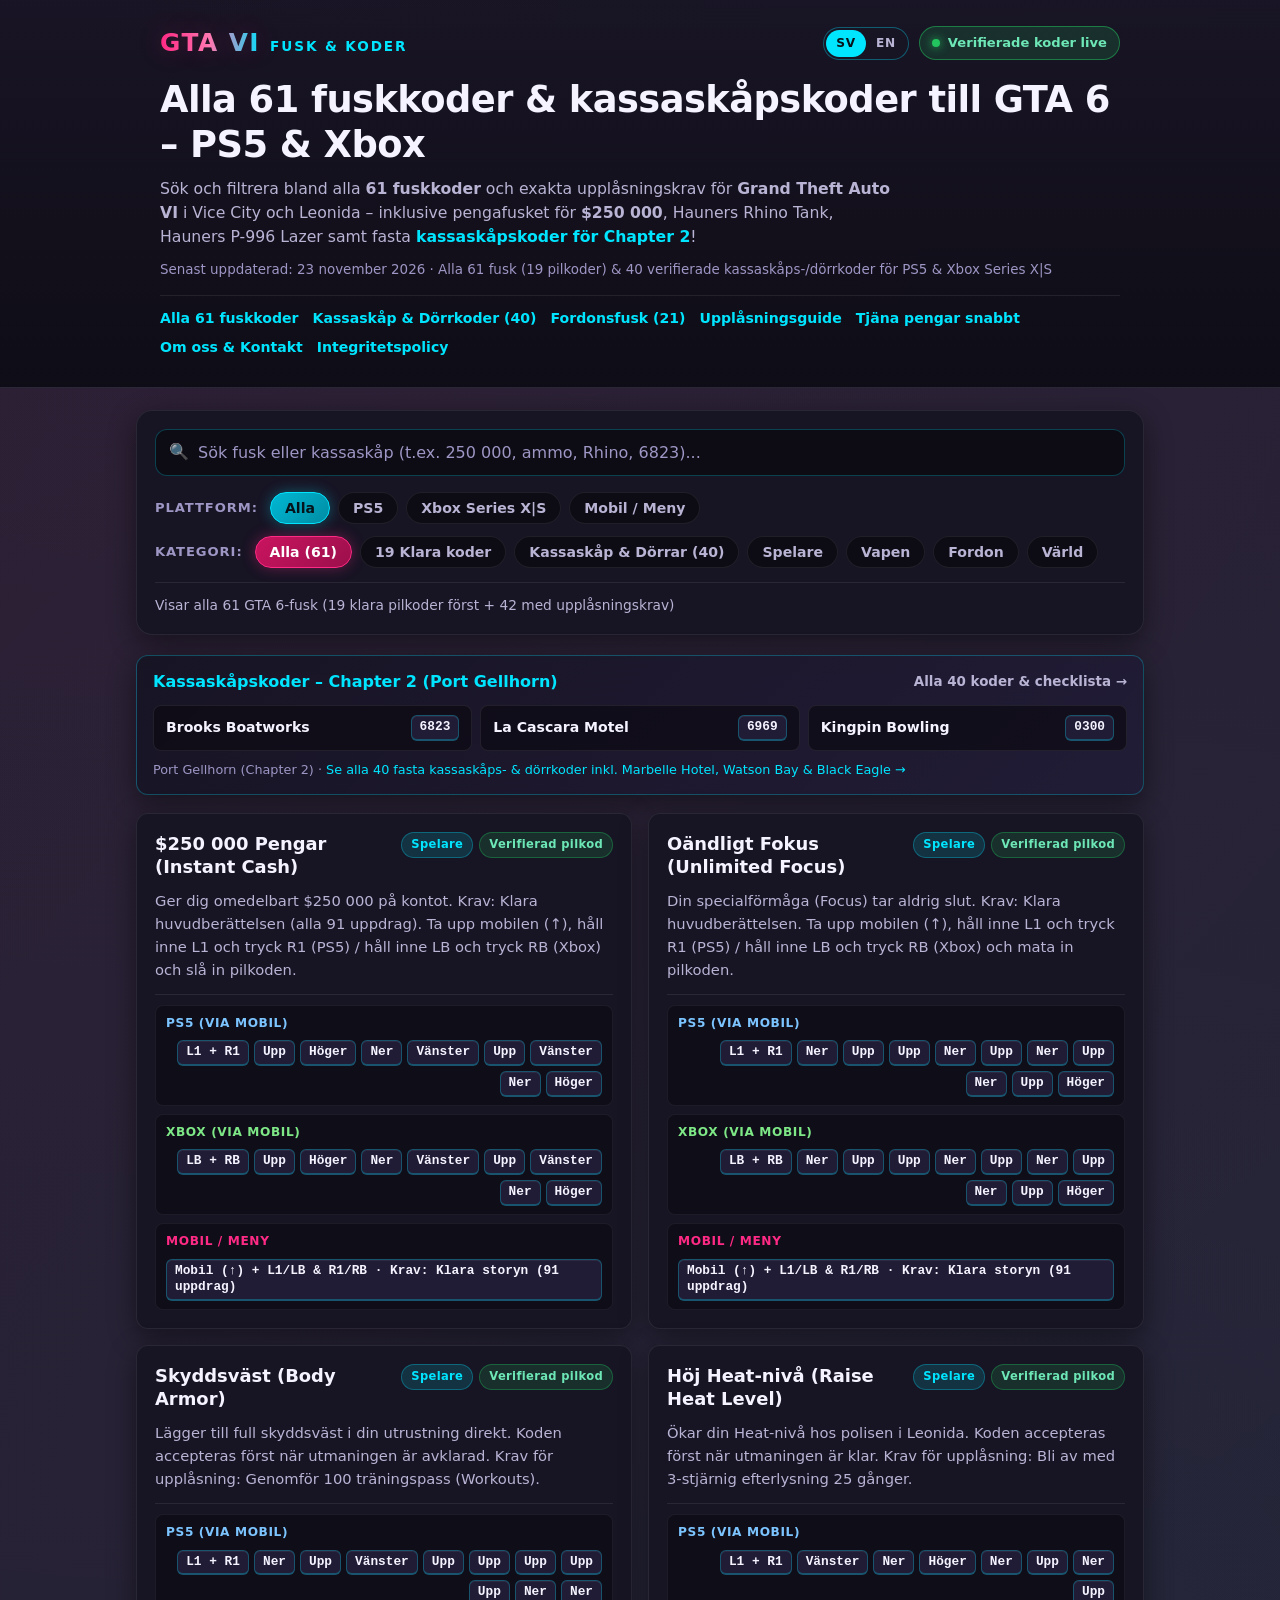
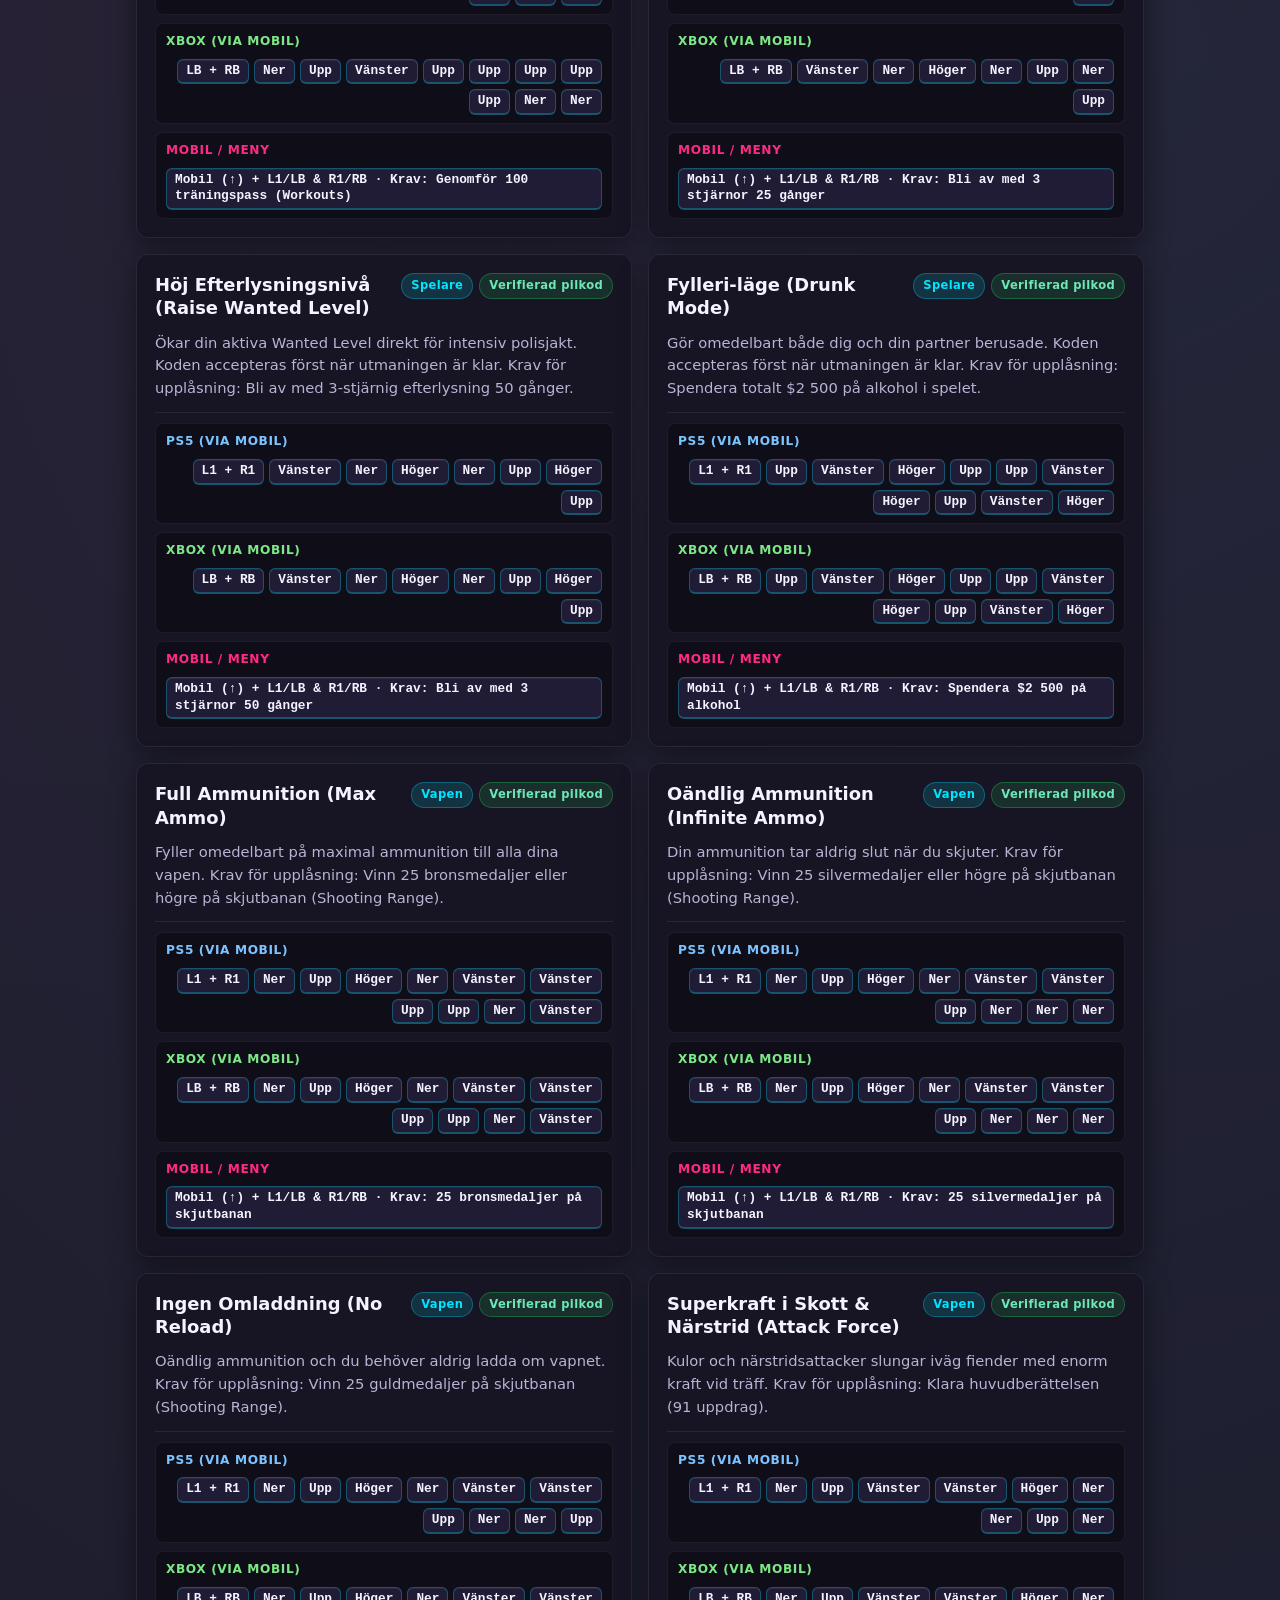
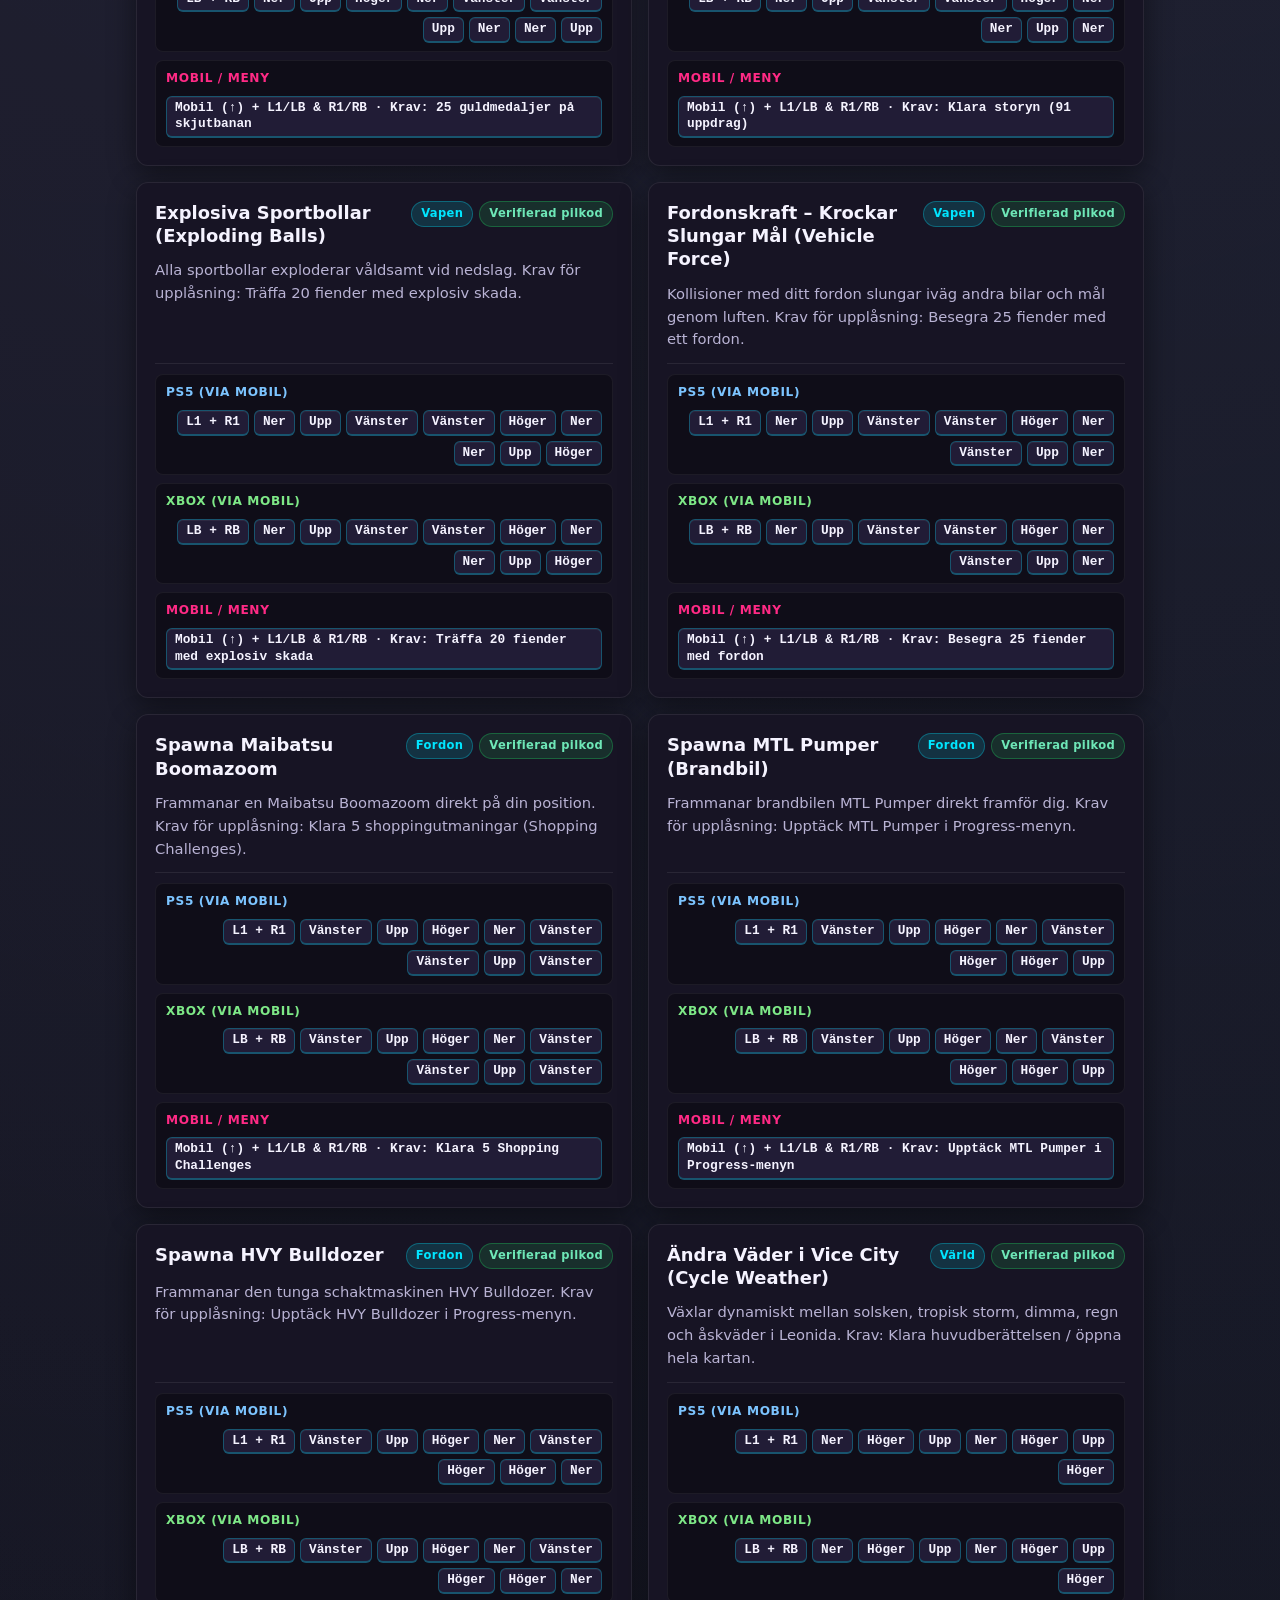
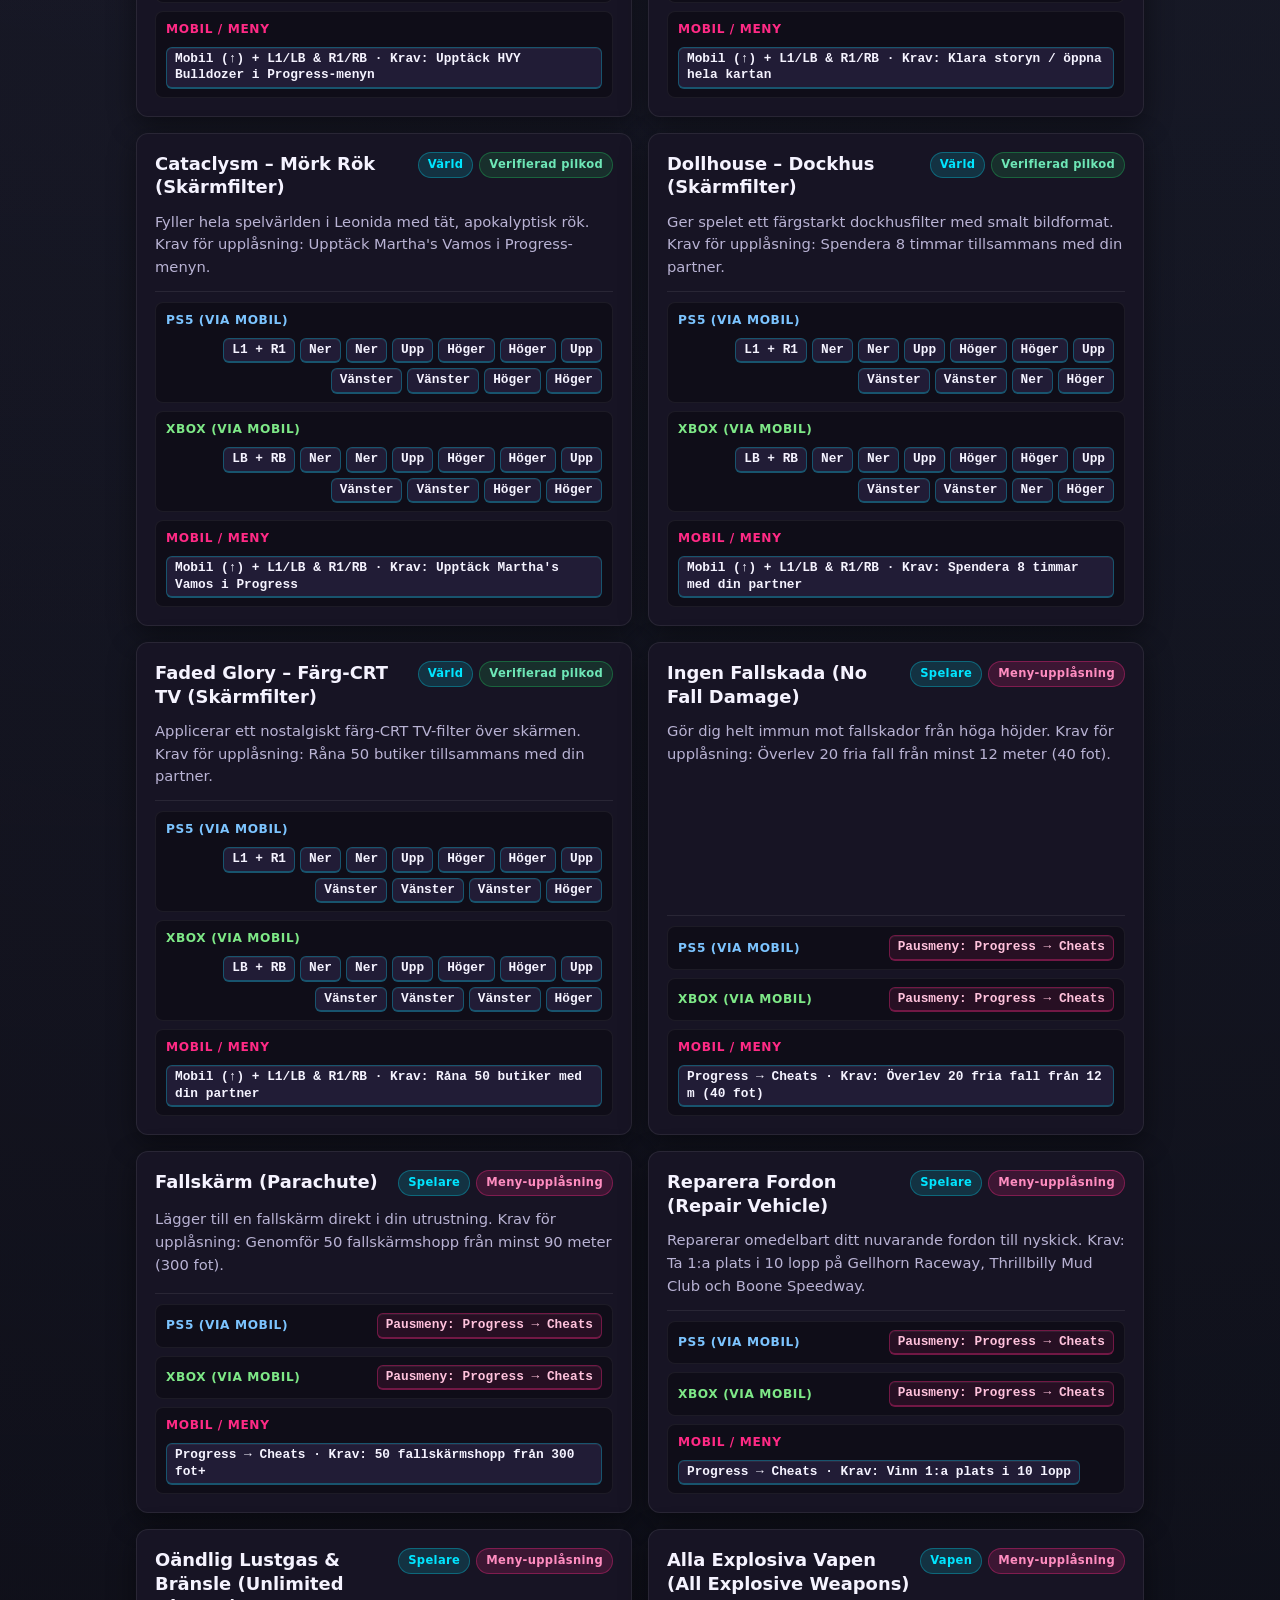
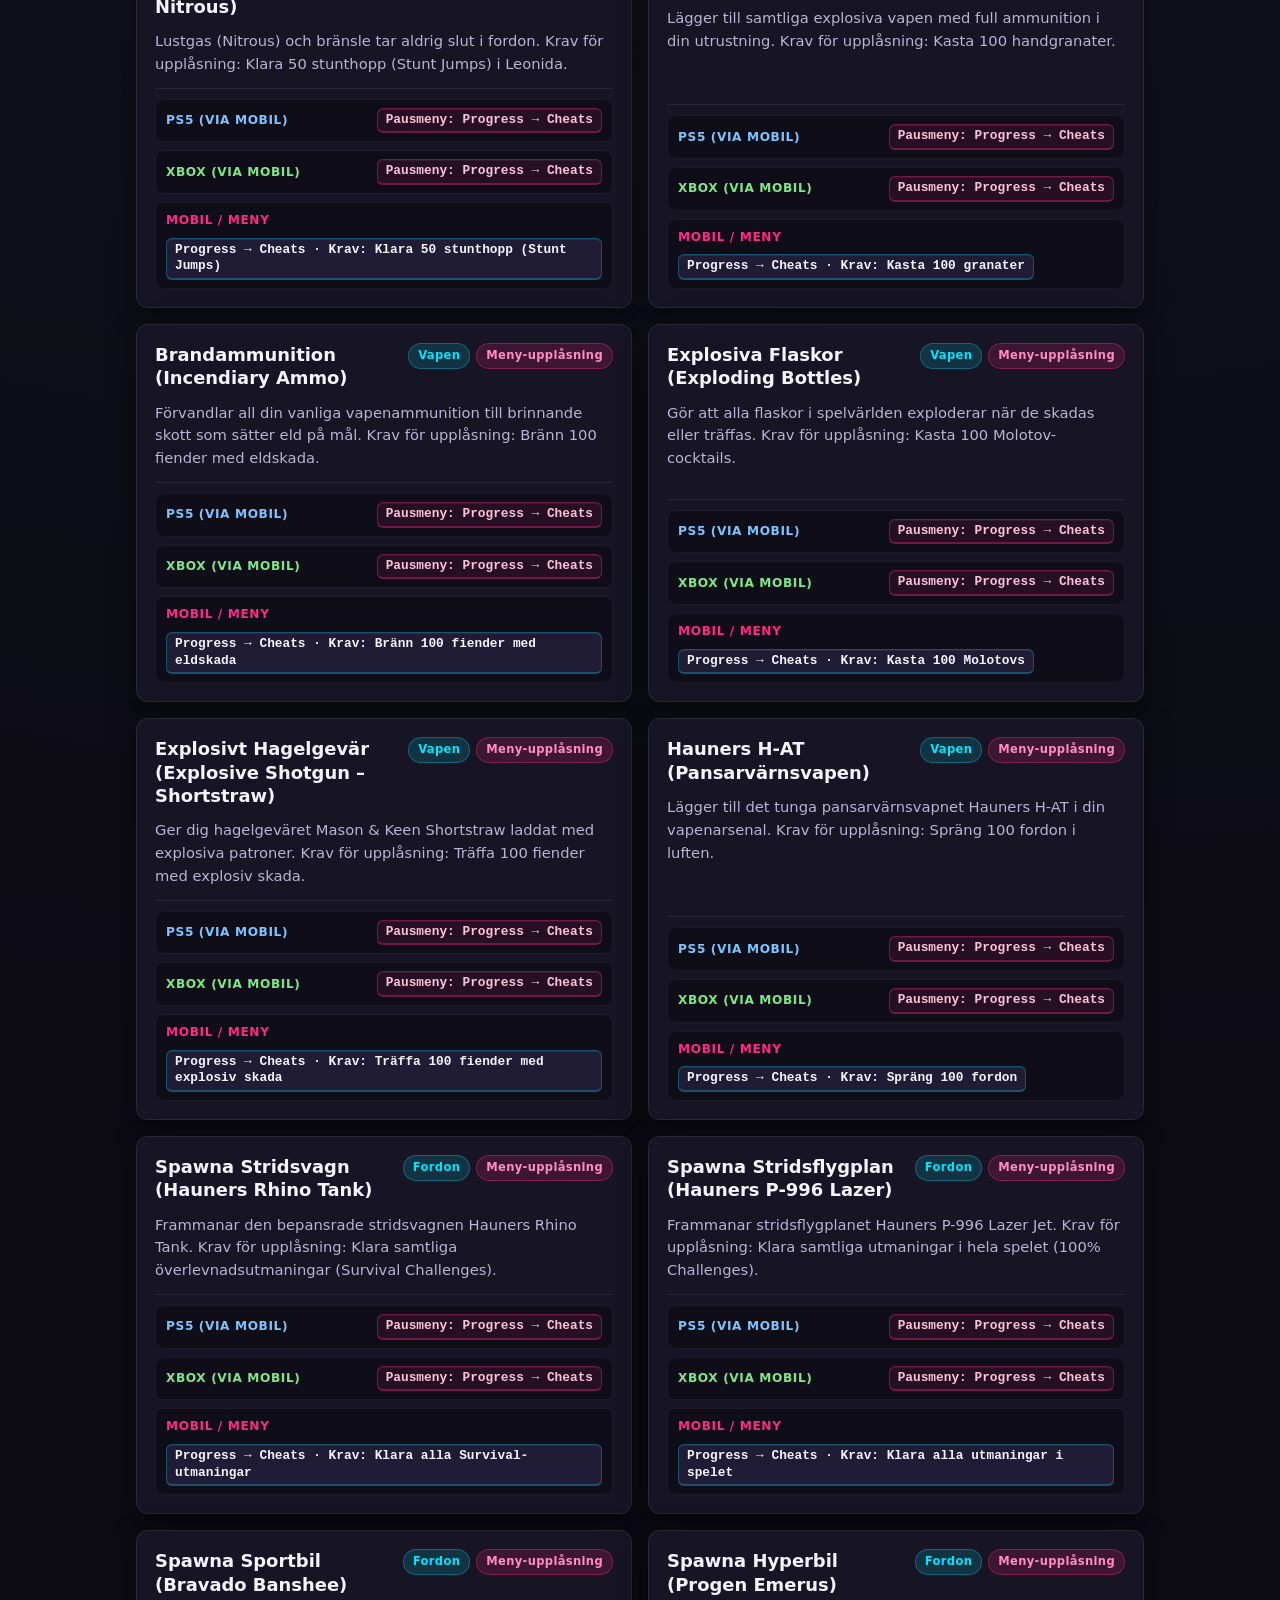
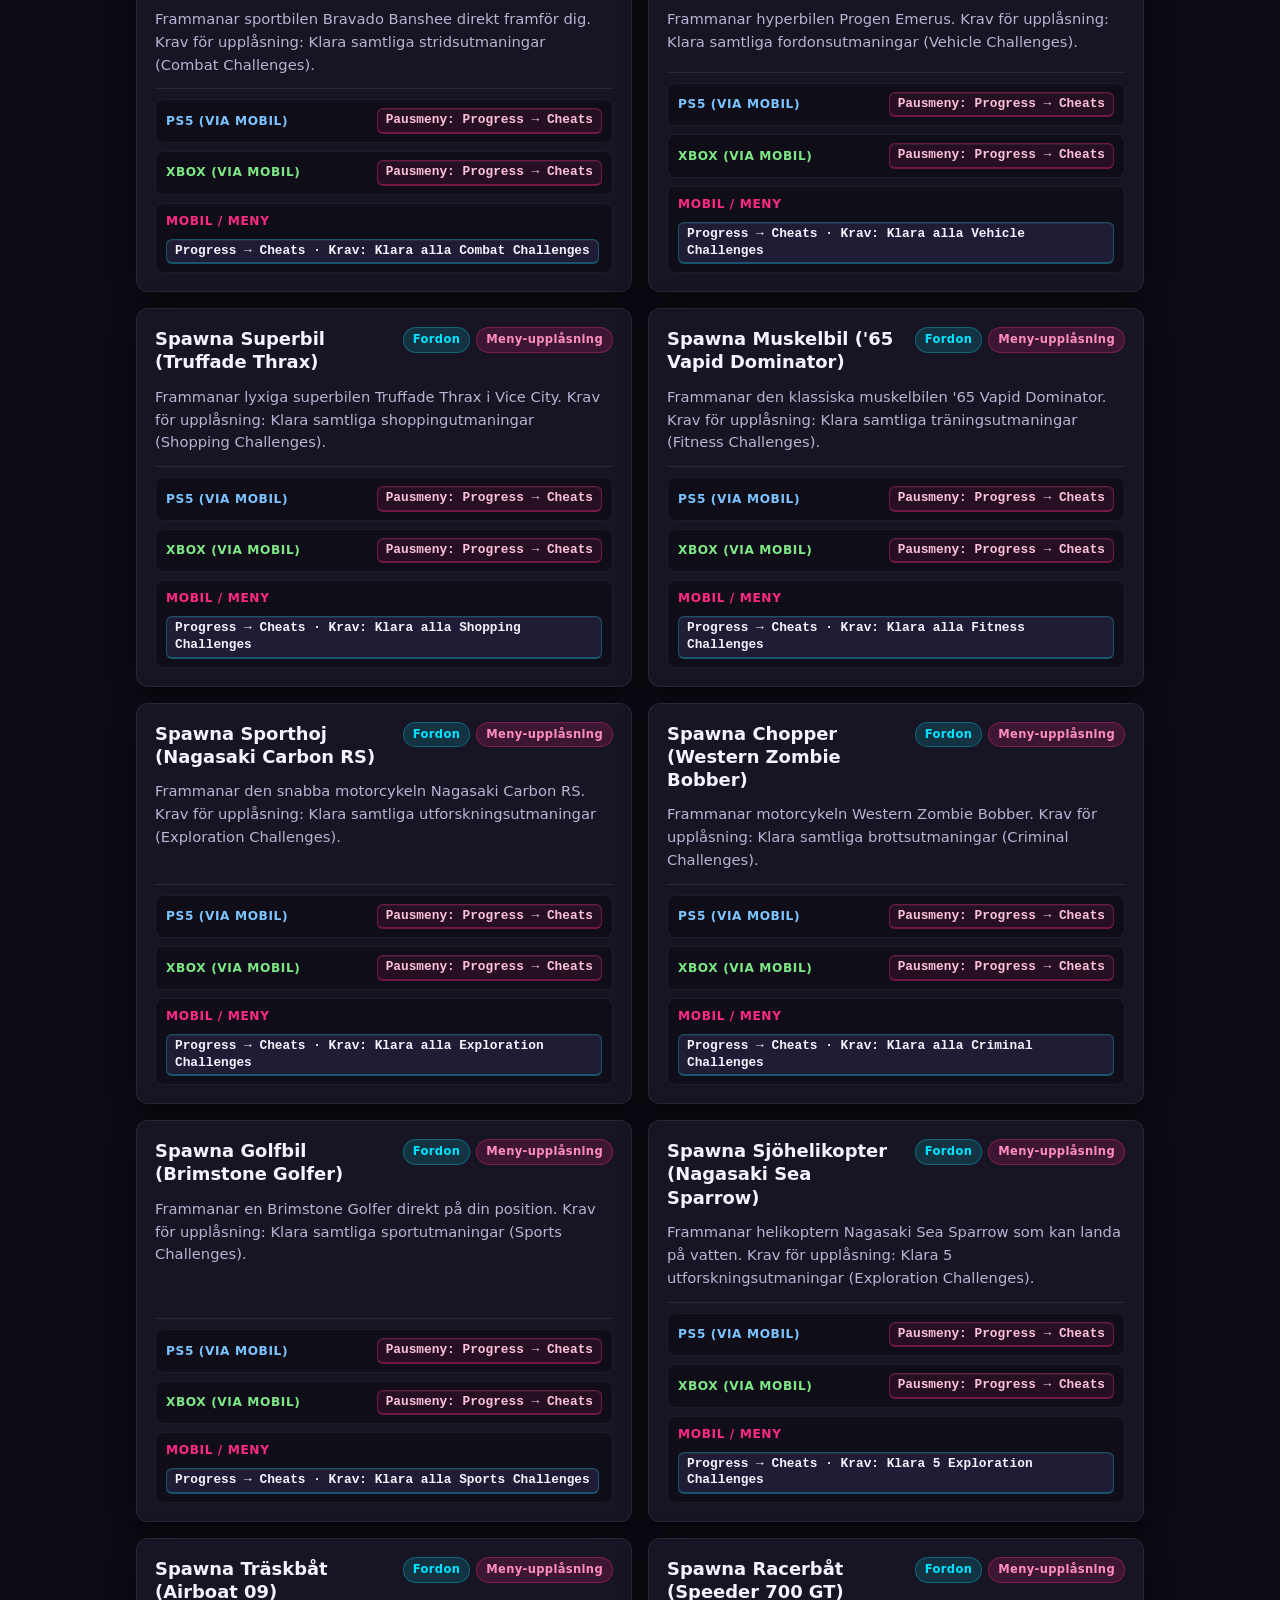
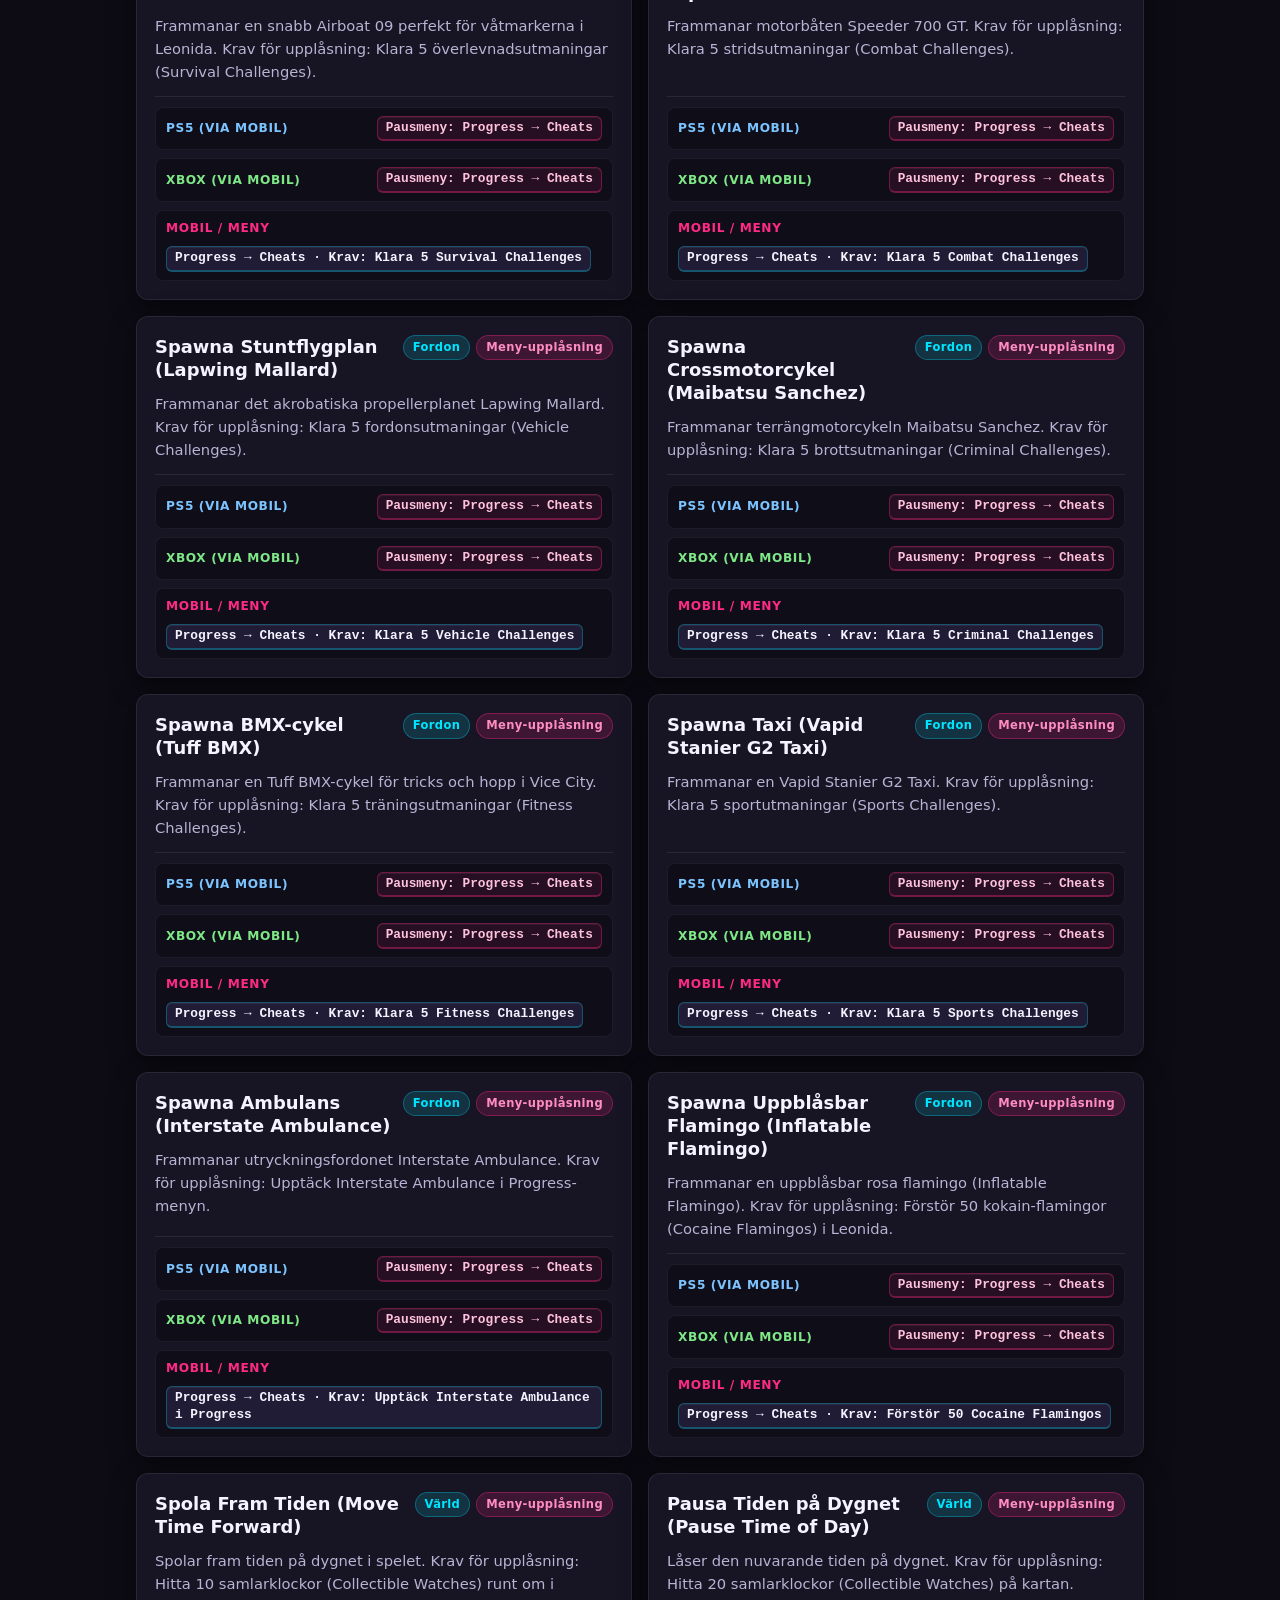
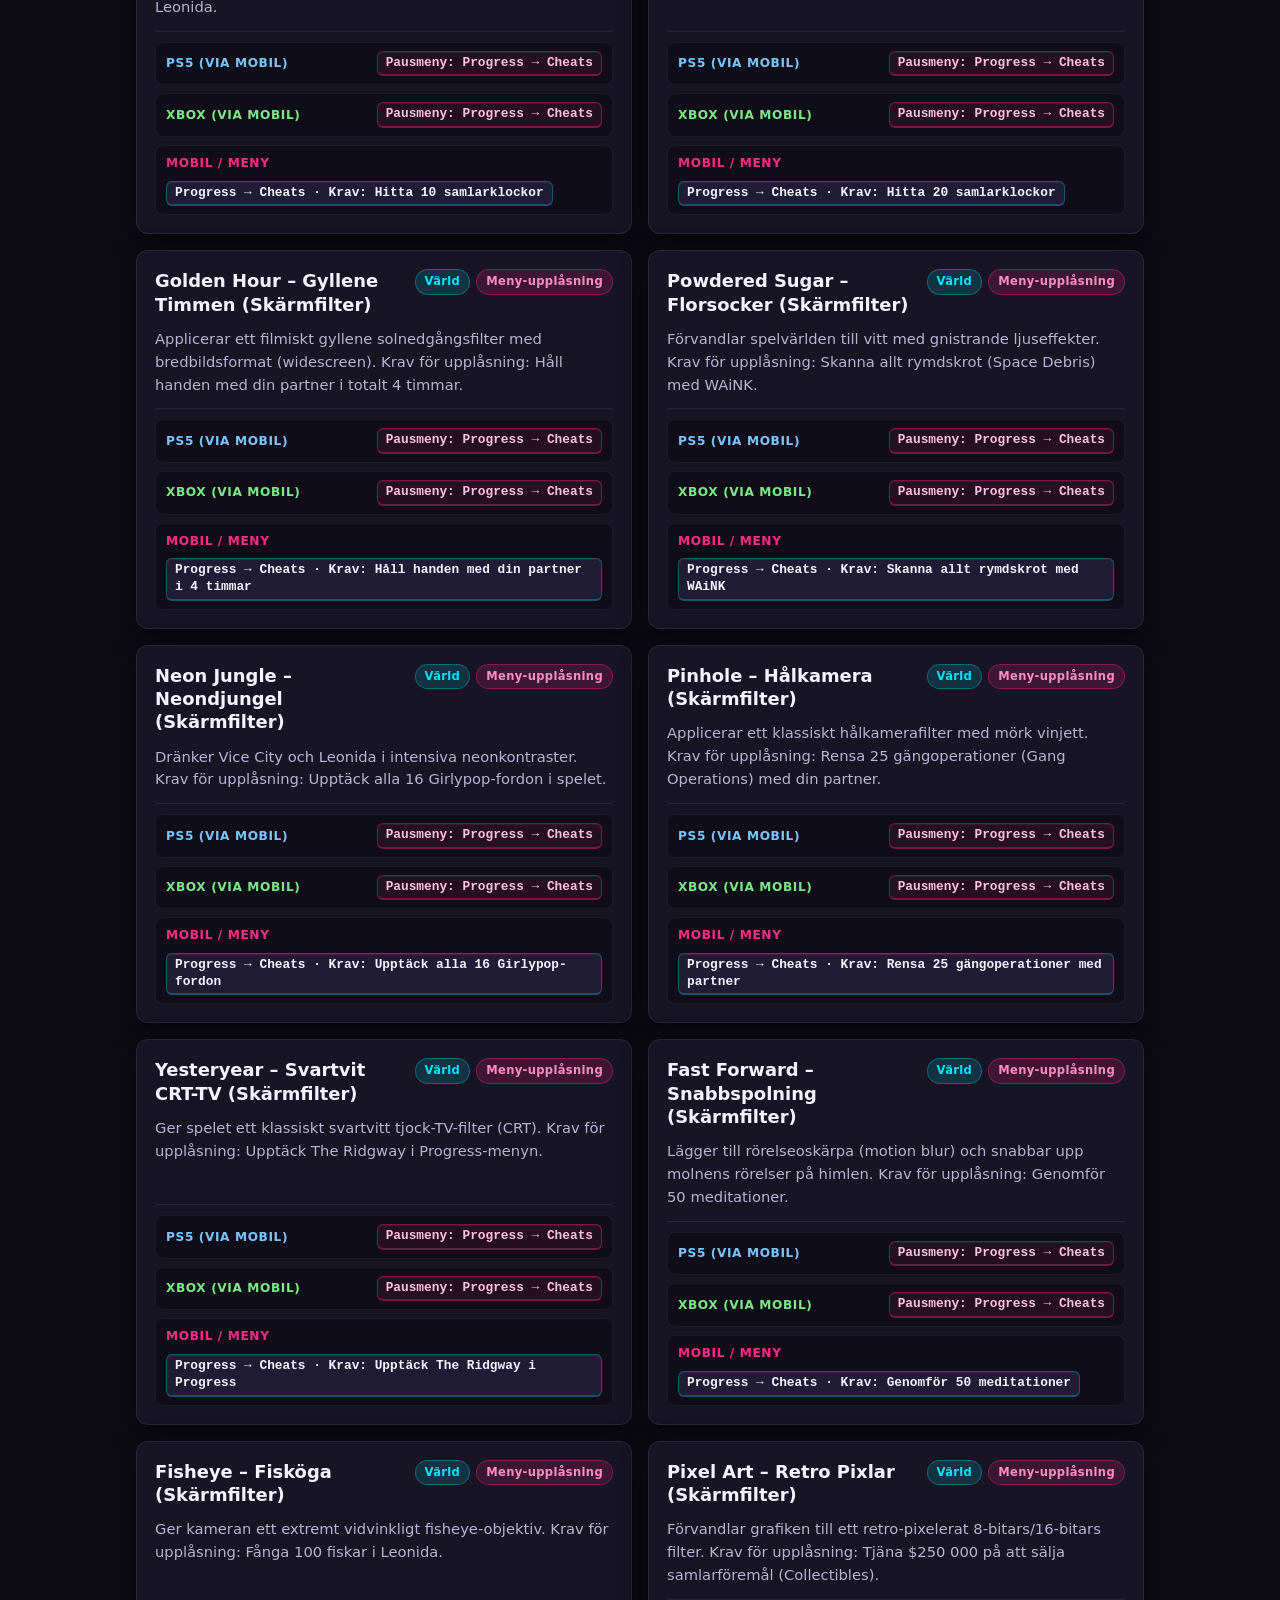
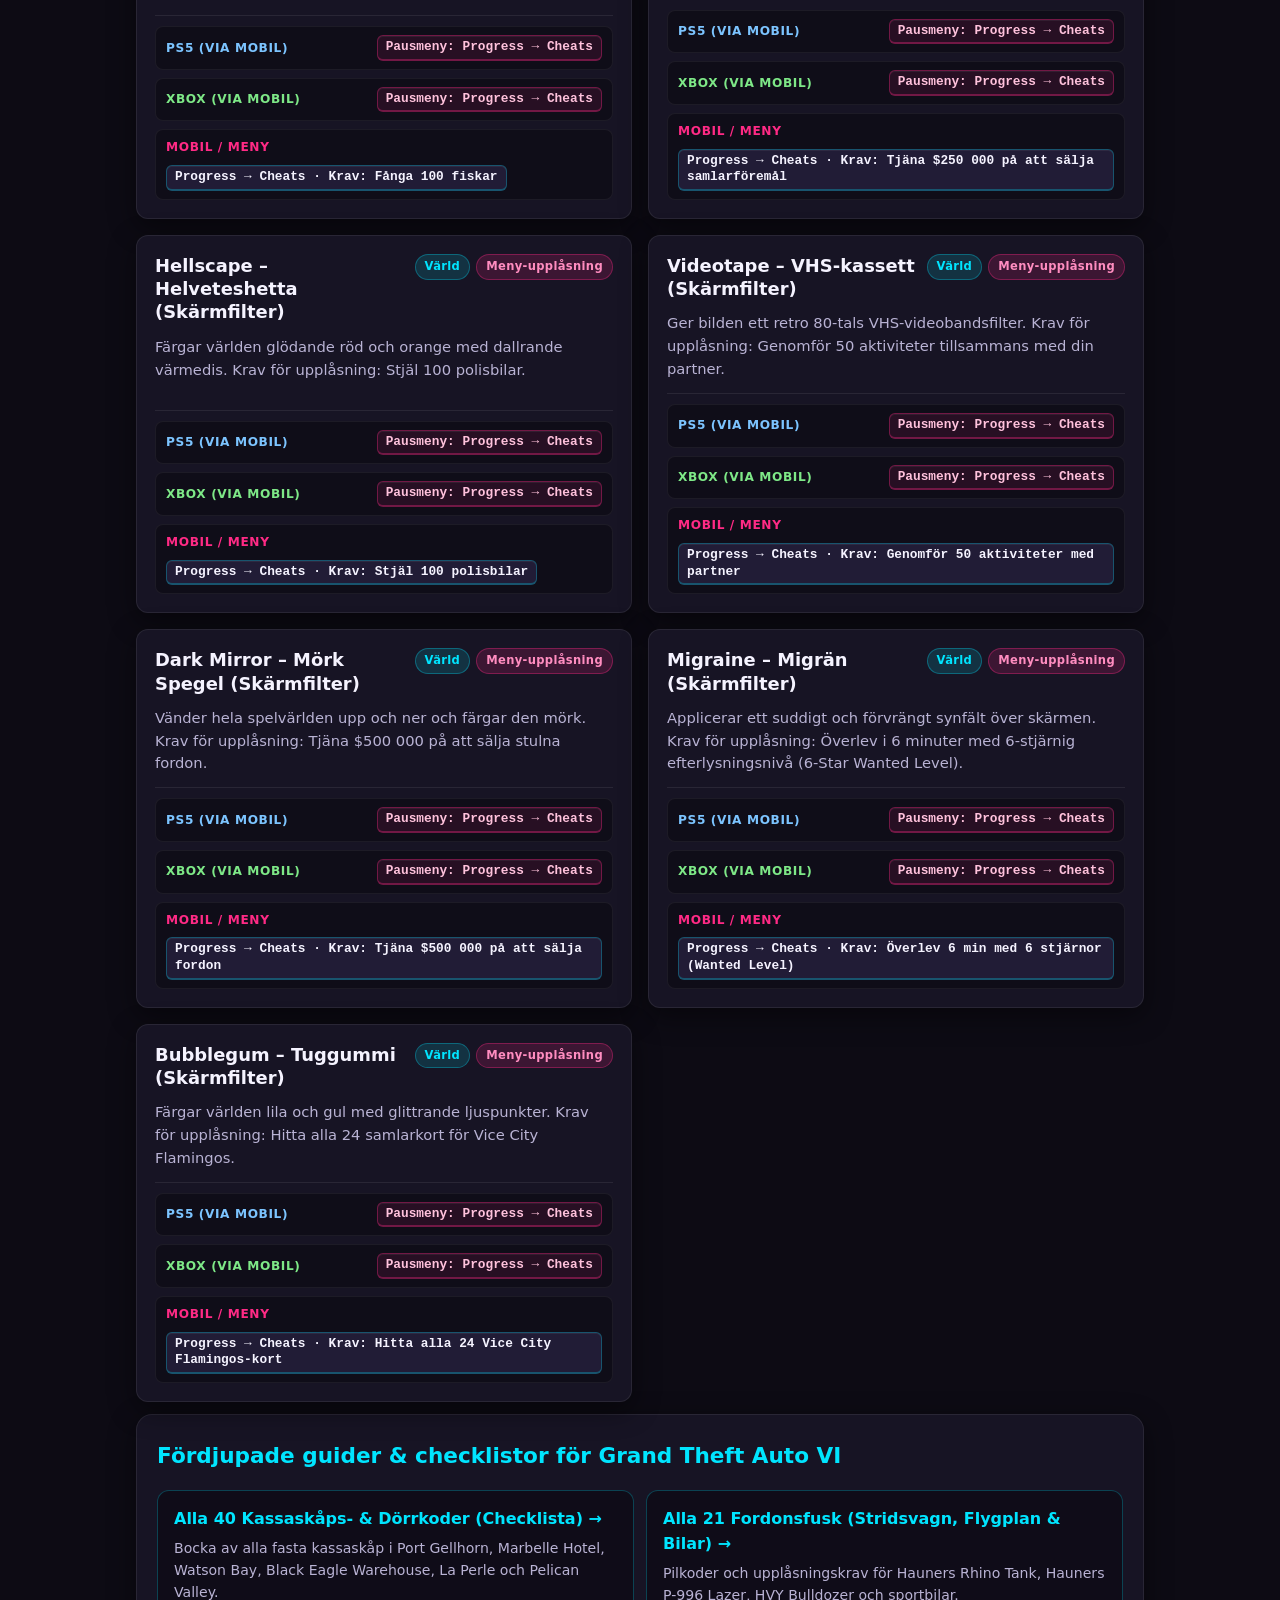
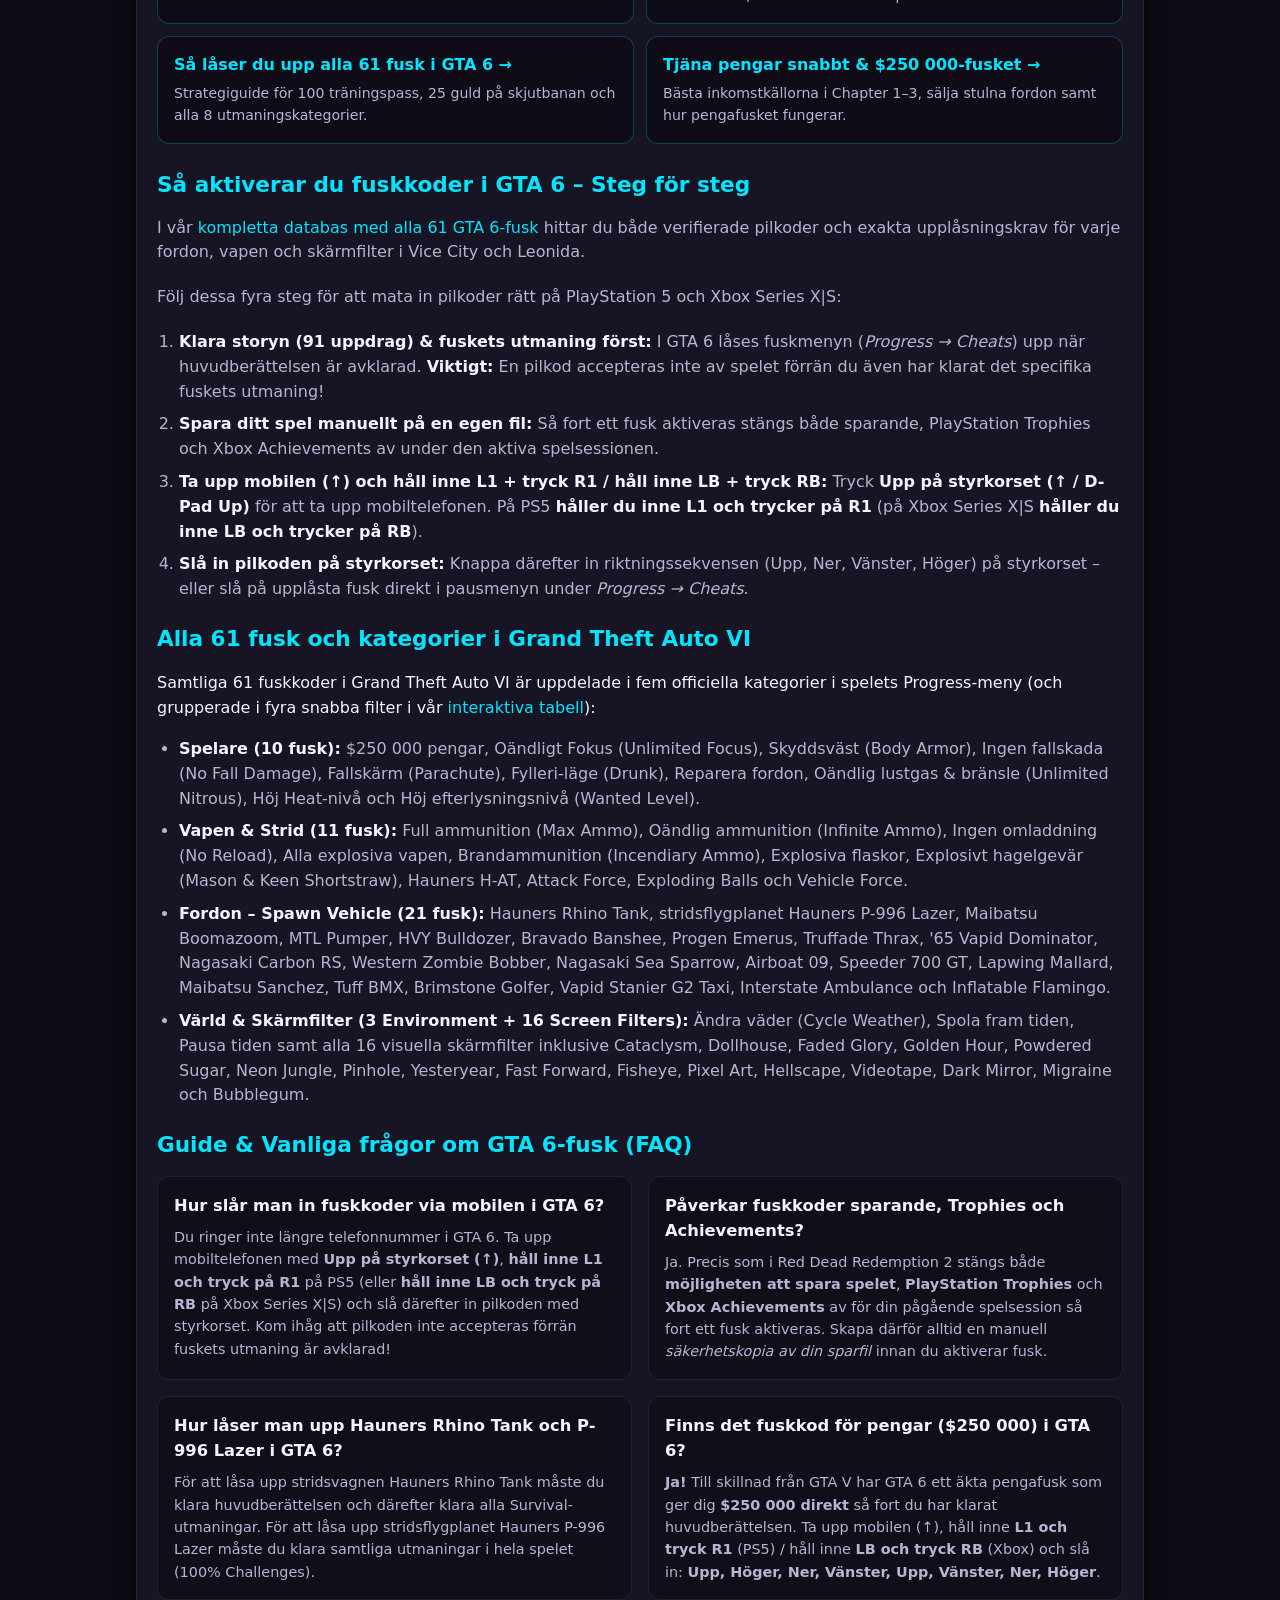
==== index.html @ e13277e1 "Add 3 new verified GTA 6 mission and safe codes (40 total)" ====
<!DOCTYPE html>
<html lang="sv">
<head>
  <meta charset="UTF-8">
  <meta name="viewport" content="width=device-width, initial-scale=1.0">
  <link rel="alternate" hreflang="sv" href="https://gta6hacks.se/" />
  <link rel="alternate" hreflang="en" href="https://gta6hacks.se/en.html" />
  <link rel="alternate" hreflang="x-default" href="https://gta6hacks.se/en.html" />
  <title>GTA 6 Fuskkoder (PS5 &amp; Xbox) – Alla bekräftade koder (2026)</title>
  <meta name="description" content="Alla 19 bekräftade pilkoder och 61 fusk till GTA 6 (Grand Theft Auto VI) för PS5 och Xbox Series X|S via mobilen, plus 40 fasta kassaskåps- &amp; dörrkoder.">
  <meta name="robots" content="index, follow">
  <meta name="theme-color" content="#0d0b14">
  <link rel="canonical" href="https://gta6hacks.se/">
  <link rel="icon" type="image/png" href="logo.png">
  <link rel="apple-touch-icon" href="logo.png">

  <!-- Open Graph -->
  <meta property="og:type" content="website">
  <meta property="og:locale" content="sv_SE">
  <meta property="og:site_name" content="GTA 6 Fuskkoder Sverige">
  <meta property="og:url" content="https://gta6hacks.se/">
  <meta property="og:title" content="GTA 6 Fuskkoder (PS5 &amp; Xbox) – Alla bekräftade koder (2026)">
  <meta property="og:description" content="Alla 19 bekräftade pilkoder och 61 fusk till GTA 6 för PS5 &amp; Xbox Series X|S, plus 40 fasta kassaskåps- &amp; dörrkoder i Story Mode.">
  <meta property="og:image" content="https://gta6hacks.se/logo.png">

  <!-- Twitter Card -->
  <meta name="twitter:card" content="summary_large_image">
  <meta name="twitter:title" content="GTA 6 Fuskkoder (PS5 &amp; Xbox) – Alla bekräftade koder (2026)">
  <meta name="twitter:description" content="Alla 19 bekräftade pilkoder och 61 fusk till GTA 6 för PS5 &amp; Xbox Series X|S, plus 40 kassaskåpskoder i Story Mode.">
  <meta name="twitter:image" content="https://gta6hacks.se/logo.png">

  <link rel="stylesheet" href="style.css?v=20261121c">

  <!-- Strukturerad data för SEO (WebSite + WebPage + FAQPage) -->
  <script type="application/ld+json">
  {
    "@context": "https://schema.org",
    "@graph": [
      {
        "@type": "Organization",
        "@id": "https://gta6hacks.se/#organization",
        "name": "GTA 6 Fuskkoder Sverige",
        "url": "https://gta6hacks.se/",
        "logo": {
          "@type": "ImageObject",
          "url": "https://gta6hacks.se/logo.png",
          "width": 400,
          "height": 120
        },
        "contactPoint": {
          "@type": "ContactPoint",
          "email": "kontakt@gta6hacks.se",
          "contactType": "editorial",
          "availableLanguage": ["sv", "en"]
        }
      },
      {
        "@type": "WebSite",
        "@id": "https://gta6hacks.se/#website",
        "url": "https://gta6hacks.se/",
        "name": "GTA 6 Fuskkoder Sverige",
        "inLanguage": "sv-SE",
        "publisher": { "@id": "https://gta6hacks.se/#organization" },
        "description": "Svensk databas med fuskkoder till Grand Theft Auto VI för PS5, Xbox Series X|S och mobiltelefon."
      },
      {
        "@type": "WebPage",
        "@id": "https://gta6hacks.se/#webpage",
        "url": "https://gta6hacks.se/",
        "name": "GTA 6 Fuskkoder (PS5 & Xbox) – Alla bekräftade koder (2026)",
        "isPartOf": { "@id": "https://gta6hacks.se/#website" },
        "about": { "@id": "https://gta6hacks.se/#organization" },
        "inLanguage": "sv-SE",
        "datePublished": "2026-11-13",
        "dateModified": "2026-11-23"
      },
      {
        "@type": "FAQPage",
        "mainEntity": [
          {
            "@type": "Question",
            "name": "Hur aktiverar man fuskkoder i GTA 6?",
            "acceptedAnswer": {
              "@type": "Answer",
              "text": "I GTA 6 tar du upp mobiltelefonen med Upp på styrkorset (↑ / D-Pad Up), håller inne L1 och trycker på R1 på PS5 (eller håller inne LB och trycker på RB på Xbox Series X|S) och slår därefter in fuskets pilkod på styrkorset. Obs: Koden accepteras inte förrän du har klarat huvudberättelsen (91 uppdrag) samt fuskets specifika utmaning."
            }
          },
          {
            "@type": "Question",
            "name": "Vilka är alla kassaskåpskoder och dörrkoder i GTA 6 Story Mode?",
            "acceptedAnswer": {
              "@type": "Answer",
              "text": "Alla 40 verifierade fasta Story-, dörr- och kassaskåpskoder i GTA 6: Lab Fees (Chapter 1): Acid Lab / Moonstone Boutique (0420) och Brian's Lockup (7700). Pelican Valley: PC CLEAVES, kassaskåp 0072 och hamnbyggnad 0212 (Crabshack VF5 SMG). Port Gellhorn (Chapter 2): Brooks Boatworks (6823), La Cascara Motel (6969), Kingpin Bowling (0300) och Delights Cabaret / Afternoon Delight (2008). Chapter 3: Waxman Island Garage / First Impressions (2404), Yasmani's Jewelry Jobs – Casa de Empeño (1680), Richardson Jewelry (6815) och Donovan Banks & Co. (0104). Vice City & Balsero: La Perle Garage (92665), Black Eagle Warehouse kontorsdörr (789987) och kassaskåp (031462), North Balsero Lab / Take Out Kitty Litter (1999), Leonida Carrier Warehouse (9256), Marbelle Hotel Easter Egg (955214), Janjak's Garage (4444) och Illegal Sneaker Trade (4124). Chapter 4 & Watson Bay: Pilot Pete's Hangar / Passing the Torch (3718), Watson Bay Safehouse (1819 – VF-G1) och Palmer Fishing Warehouse (1887 – Guld-KZ-59). Övriga gäng- & hemliga koder: Abandoned House i Ambrosia (23554), Slator Towing Inc. på Gloriana Key (4567), Biker Hideout (1982), Cigar Import (1426), Randy's Wishlist Garage (2727), Sunrise RV Park (6769), Nova Auto Junkyard (7777), Key Lento Party House (092319), Cottonmouth Lake Trailer (44017), Mount Kalaga Shed (69185), Abandoned Laundry (62412), Farm Fix Meth Lab (2121), Casa Guardia (1965), Saber Shipping Facility (1122), Saber Shipping Yard (8046) och South Point Airfield UFO-bunker (2341)."
            }
          },
          {
            "@type": "Question",
            "name": "Stänger fuskkoder av sparande, Trophies och Achievements i GTA 6?",
            "acceptedAnswer": {
              "@type": "Answer",
              "text": "Ja. Precis som i Red Dead Redemption 2 stängs möjligheten att spara spelet av under den aktiva sessionen, och både PlayStation Trophies och Xbox Achievements inaktiveras tillfälligt. Spara alltid på en separat sparfil innan du aktiverar fusk."
            }
          },
          {
            "@type": "Question",
            "name": "Fungerar fuskkoder direkt från start eller i GTA 6 Online?",
            "acceptedAnswer": {
              "@type": "Answer",
              "text": "Nej, fuskkoder fungerar endast i enspelarläget (Story Mode) efter att du har klarat alla 91 huvuduppdrag i berättelsen och låst upp fuskets utmaning under Progress > Cheats. Under dina första timmar i Chapter 2 kan du istället använda fasta kassaskåpskoder i Port Gellhorn (6823, 6969 och 0300)."
            }
          },
          {
            "@type": "Question",
            "name": "Finns det fusk för pengar ($250 000) i GTA 6?",
            "acceptedAnswer": {
              "@type": "Answer",
              "text": "Ja! Till skillnad från GTA V har GTA 6 ett äkta pengafusk som ger dig $250 000 direkt när du har klarat huvudberättelsen. Ta upp mobilen (↑), håll inne L1 och tryck R1 (PS5) / håll inne LB och tryck RB (Xbox) och slå in: Upp, Höger, Ner, Vänster, Upp, Vänster, Ner, Höger."
            }
          }
        ]
      }
    ]
  }
  </script>

  <!-- Google AdSense -->
  <script async src="https://pagead2.googlesyndication.com/pagead/js/adsbygoogle.js?client=ca-pub-3461073406787574"
       crossorigin="anonymous"></script>
</head>
<body class="ads-review-mode">
  <!-- Toppnavigering / Hero -->
  <header class="site-header">
    <div class="header-inner">
      <div class="brand-row">
        <a href="index.html" class="brand-logo" aria-label="GTA 6 Fuskkoder startsida">
          <span class="logo-gta">GTA VI</span>
          <span class="logo-sub" data-i18n="logoSub">FUSK &amp; KODER</span>
        </a>
        <div class="header-badges">
          <nav class="lang-switch" aria-label="Språk / Language">
            <a href="index.html?lang=sv" class="lang-btn active" hreflang="sv" aria-current="page">SV</a>
            <a href="en.html" class="lang-btn" hreflang="en">EN</a>
          </nav>
          <span class="release-badge" title="Verifierade GTA 6-fuskkoder live">
            <span class="pulse-dot" aria-hidden="true"></span>
            <span data-i18n="releaseBadge">Verifierade koder live</span>
          </span>
        </div>
      </div>
      <h1 data-i18n="heroTitle">Alla 61 fuskkoder &amp; kassaskåpskoder till GTA 6 – PS5 &amp; Xbox</h1>
      <p class="hero-lead" data-i18n-html="heroLead">
        Sök och filtrera bland alla <strong>61 fuskkoder</strong> och exakta upplåsningskrav för <strong>Grand Theft Auto VI</strong>
        i Vice City och Leonida – inklusive pengafusket för <strong>$250 000</strong>, Hauners Rhino Tank, Hauners P-996 Lazer samt fasta
        <a href="#kassaskapskoder"><strong>kassaskåpskoder för Chapter 2</strong></a>!
      </p>
      <p class="last-updated" data-i18n-html="lastUpdated">
        Senast uppdaterad: <time datetime="2026-11-23">23 november 2026</time> &middot; Alla 61 fusk (19 pilkoder) &amp; 40 verifierade kassaskåps-/dörrkoder för PS5 &amp; Xbox Series X|S
      </p>
      <nav class="quick-nav" aria-label="Huvudmeny">
        <a href="#fuskkoder" data-i18n="navCheats">Alla 61 fuskkoder</a>
        <a href="kassaskapskoder.html">Kassaskåp &amp; Dörrkoder (40)</a>
        <a href="fordonsfusk.html">Fordonsfusk (21)</a>
        <a href="utmaningar.html">Upplåsningsguide</a>
        <a href="pengaguide.html">Tjäna pengar snabbt</a>
        <a href="om-oss.html" data-i18n="navAbout">Om oss &amp; Kontakt</a>
        <a href="integritet.html" data-i18n="navPrivacy">Integritetspolicy</a>
      </nav>
    </div>
  </header>

  <!-- Yttre skal med sticky sidoannonser på skärmar >= 1440px -->
  <div class="page-shell">
    <!-- Vänster sticky sidoannons (160x800) -->
    <aside class="ad-rail ad-rail-left" aria-label="Annons vänster">
      <div class="ad-sticky">
        <div class="ad-slot ad-slot--live ad-skyscraper" data-ad-format="160x800">
          <!-- gta6-sida-vanster -->
          <ins class="adsbygoogle"
               style="display:inline-block;width:160px;height:800px"
               data-ad-client="ca-pub-3461073406787574"
               data-ad-slot="8035094533"></ins>
          <script>
               if (window.matchMedia("(min-width: 1100px)").matches) {
                 (adsbygoogle = window.adsbygoogle || []).push({});
               }
          </script>
          <a href="https://www.amazon.se/s?k=ps5+ssd+m2+heatsink&amp;tag=gta6hacks-21"
             target="_blank"
             rel="sponsored nofollow noopener"
             class="amazon-fallback amazon-skyscraper">
            <span class="amazon-badge" data-i18n="adBadge">Annons &middot; Amazon.se</span>
            <img src="https://m.media-amazon.com/images/I/71HdPilz0CL._AC_SL300_.jpg" alt="Snabb M.2 NVMe SSD med kylfläns till PS5 på Amazon.se" width="136" height="155" class="amazon-thumb amazon-thumb-sky" loading="lazy">
            <strong class="amazon-sky-title" data-i18n="leftSkyTitle">Snabb M.2 SSD för PS5</strong>
            <span class="amazon-sky-desc" data-i18n="leftSkyDesc">Frigör lagringsutrymme för GTA 6 i Vice City med snabb NVMe SSD och kylfläns.</span>
            <span class="amazon-cta" data-i18n="skyCta">Se på Amazon &rarr;</span>
          </a>
        </div>
      </div>
    </aside>

    <!-- Huvudinnehåll -->
    <main class="main-content">
      <!-- Sök- och filterpanel -->
      <section class="controls-panel" aria-label="Sök och filtrera fuskkoder">
        <div class="search-wrapper">
          <label for="search-input" class="visually-hidden" data-i18n="searchLabel">Sök efter fuskkod eller effekt</label>
          <span class="search-icon" aria-hidden="true">&#128269;</span>
          <input
            type="search"
            id="search-input"
            class="search-input"
            placeholder="Sök fusk eller kassaskåp (t.ex. 250 000, ammo, Rhino, 6823)..."
            autocomplete="off"
          >
          <button type="button" id="clear-search" class="clear-search-btn" aria-label="Rensa sökning" hidden>&times;</button>
        </div>

        <div class="filter-groups">
          <div class="filter-group" role="group" aria-label="Filtrera på plattform">
            <span class="filter-label" data-i18n="platformLabel">Plattform:</span>
            <div class="filter-buttons" id="platform-filters">
              <button type="button" class="filter-btn active" data-platform="all" data-i18n="filterAll">Alla</button>
              <button type="button" class="filter-btn" data-platform="ps5">PS5</button>
              <button type="button" class="filter-btn" data-platform="xbox">Xbox Series X|S</button>
              <button type="button" class="filter-btn" data-platform="phone" data-i18n="platformPhone">Mobil / Meny</button>
            </div>
          </div>

          <div class="filter-group" role="group" aria-label="Filtrera på kategori">
            <span class="filter-label" data-i18n="categoryLabel">Kategori:</span>
            <div class="filter-buttons" id="category-filters">
              <button type="button" class="filter-btn active" data-category="Alla" data-i18n="filterAll">Alla (61)</button>
              <button type="button" class="filter-btn" data-category="Verifierade">19 Klara koder</button>
              <button type="button" class="filter-btn" data-category="Kassaskap">Kassaskåp &amp; Dörrar (40)</button>
              <button type="button" class="filter-btn" data-category="Spelare" data-i18n="catPlayer">Spelare</button>
              <button type="button" class="filter-btn" data-category="Vapen" data-i18n="catWeapons">Vapen</button>
              <button type="button" class="filter-btn" data-category="Fordon" data-i18n="catVehicles">Fordon</button>
              <button type="button" class="filter-btn" data-category="Värld" data-i18n="catWorld">Värld</button>
            </div>
          </div>
        </div>

        <div class="results-meta">
          <p id="results-count" class="results-count">Visar alla fuskkoder</p>
        </div>
      </section>

      <!-- Toppbanner-annons under sökfältet (728x90 desktop / 320x100 mobil) -->
      <div class="ad-banner-top-wrap" aria-label="Annons toppbanner">
        <div class="ad-slot ad-slot--live ad-top-banner" data-ad-format="728x90 / 320x100">
          <!-- gta6-toppbanner -->
          <ins class="adsbygoogle"
               style="display:block"
               data-ad-client="ca-pub-3461073406787574"
               data-ad-slot="4818079264"
               data-ad-format="auto"
               data-full-width-responsive="true"></ins>
          <script>
               (adsbygoogle = window.adsbygoogle || []).push({});
          </script>
          <a href="https://www.amazon.se/s?k=Grand+Theft+Auto+VI+GTA+6+PS5+Xbox&amp;tag=gta6hacks-21"
             target="_blank"
             rel="sponsored nofollow noopener"
             class="amazon-fallback amazon-top-banner">
            <img src="https://m.media-amazon.com/images/I/81Sd2IhEG-L._AC_SL300_.jpg" alt="Köp Grand Theft Auto VI (GTA 6) till PS5 och Xbox Series X på Amazon.se" width="96" height="88" class="amazon-thumb">
            <div class="amazon-banner-copy">
              <span class="amazon-badge" data-i18n="adBadge">Annons &middot; Amazon.se</span>
              <strong class="amazon-banner-title" data-i18n="topBannerTitle">Köp Grand Theft Auto VI (PS5 &amp; Xbox Series X)</strong>
              <span class="amazon-banner-sub" data-i18n="topBannerSub">Säkra ditt exemplar och gamingtillbehör med snabb leverans på Amazon.se</span>
            </div>
            <span class="amazon-cta" data-i18n="topBannerCta">Se pris på Amazon &rarr;</span>
          </a>
        </div>
      </div>

      <!-- Snabbpanel: Kassaskåpskoder Chapter 2 (Story Mode) -->
      <section class="safe-codes-strip" id="kassaskapskoder" aria-label="Kassaskåpskoder Chapter 2 i Port Gellhorn">
        <div class="safe-strip-header">
          <h2 class="safe-strip-title">Kassaskåpskoder – Chapter 2 (Port Gellhorn)</h2>
          <a href="kassaskapskoder.html" class="safe-strip-link">Alla 40 koder &amp; checklista &rarr;</a>
        </div>
        <div class="safe-strip-grid">
          <div class="safe-strip-item">
            <span class="safe-strip-name">Brooks Boatworks</span>
            <kbd class="kbd-token">6823</kbd>
          </div>
          <div class="safe-strip-item">
            <span class="safe-strip-name">La Cascara Motel</span>
            <kbd class="kbd-token">6969</kbd>
          </div>
          <div class="safe-strip-item">
            <span class="safe-strip-name">Kingpin Bowling</span>
            <kbd class="kbd-token">0300</kbd>
          </div>
        </div>
        <p class="safe-strip-note">
          Port Gellhorn (Chapter 2) &middot; <a href="kassaskapskoder.html">Se alla 40 fasta kassaskåps- &amp; dörrkoder inkl. Marbelle Hotel, Watson Bay &amp; Black Eagle &rarr;</a>
        </p>
      </section>

      <!-- Rutnät för fuskkoder (statisk HTML-tabell som fallback för sökrobotar, ersätts av interaktiva kort) -->
      <section id="fuskkoder" aria-label="Lista med fuskkoder">
        <div id="cheats-grid" class="cheats-grid">
          <div class="table-scroll-wrap">
            <table class="static-reference-table">
              <thead>
                <tr>
                  <th>Fusk / Effekt</th>
                  <th>Kategori</th>
                  <th>Pilkombination (D-Pad efter L1+R1 / LB+RB)</th>
                  <th>Krav för upplåsning</th>
                </tr>
              </thead>
              <tbody>
                <tr><td><strong>$250 000 Pengar (Instant Cash)</strong></td><td>Spelare</td><td><code>Upp, Höger, Ner, Vänster, Upp, Vänster, Ner, Höger</code></td><td>Klara storyn (91 uppdrag)</td></tr>
                <tr><td><strong>Oändligt Fokus (Unlimited Focus)</strong></td><td>Spelare</td><td><code>Ner, Upp, Upp, Ner, Upp, Ner, Upp, Ner, Upp, Höger</code></td><td>Klara storyn (91 uppdrag)</td></tr>
                <tr><td><strong>Skyddsväst (Body Armor)</strong></td><td>Spelare</td><td><code>Ner, Upp, Vänster, Upp, Upp, Upp, Upp, Upp, Ner, Ner</code></td><td>Genomför 100 träningspass</td></tr>
                <tr><td><strong>Fylleri-läge (Drunk Mode)</strong></td><td>Spelare</td><td><code>Upp, Vänster, Höger, Upp, Upp, Vänster, Höger, Upp, Vänster, Höger</code></td><td>Spendera $2 500 på alkohol</td></tr>
                <tr><td><strong>Höj Heat-nivå (Raise Heat Level)</strong></td><td>Spelare</td><td><code>Vänster, Ner, Höger, Ner, Upp, Ner, Upp</code></td><td>Bli av med 3 stjärnor 25 gånger</td></tr>
                <tr><td><strong>Höj Efterlysningsnivå (Raise Wanted Level)</strong></td><td>Spelare</td><td><code>Vänster, Ner, Höger, Ner, Upp, Höger, Upp</code></td><td>Bli av med 3 stjärnor 50 gånger</td></tr>
                <tr><td><strong>Full Ammunition (Max Ammo)</strong></td><td>Vapen</td><td><code>Ner, Upp, Höger, Ner, Vänster, Vänster, Upp, Upp, Ner, Vänster</code></td><td>25 brons på skjutbanan</td></tr>
                <tr><td><strong>Oändlig Ammunition (Infinite Ammo)</strong></td><td>Vapen</td><td><code>Ner, Upp, Höger, Ner, Vänster, Vänster, Upp, Ner, Ner, Ner</code></td><td>25 silver på skjutbanan</td></tr>
                <tr><td><strong>Ingen Omladdning (No Reload)</strong></td><td>Vapen</td><td><code>Ner, Upp, Höger, Ner, Vänster, Vänster, Upp, Ner, Ner, Upp</code></td><td>25 guld på skjutbanan</td></tr>
                <tr><td><strong>Superkraft i Skott &amp; Närstrid (Attack Force)</strong></td><td>Vapen</td><td><code>Ner, Upp, Vänster, Vänster, Höger, Ner, Ner, Upp, Ner</code></td><td>Klara storyn (91 uppdrag)</td></tr>
                <tr><td><strong>Explosiva Sportbollar (Exploding Balls)</strong></td><td>Vapen</td><td><code>Ner, Upp, Vänster, Vänster, Höger, Ner, Ner, Upp, Höger</code></td><td>Träffa 20 fiender med explosiv skada</td></tr>
                <tr><td><strong>Fordonskraft (Vehicle Force)</strong></td><td>Vapen</td><td><code>Ner, Upp, Vänster, Vänster, Höger, Ner, Vänster, Upp, Ner</code></td><td>Besegra 25 fiender med fordon</td></tr>
                <tr><td><strong>Spawna Maibatsu Boomazoom</strong></td><td>Fordon</td><td><code>Vänster, Upp, Höger, Ner, Vänster, Vänster, Upp, Vänster</code></td><td>Klara 5 Shopping Challenges</td></tr>
                <tr><td><strong>Spawna MTL Pumper (Brandbil)</strong></td><td>Fordon</td><td><code>Vänster, Upp, Höger, Ner, Vänster, Höger, Höger, Upp</code></td><td>Upptäck MTL Pumper i Progress-menyn</td></tr>
                <tr><td><strong>Spawna HVY Bulldozer</strong></td><td>Fordon</td><td><code>Vänster, Upp, Höger, Ner, Vänster, Höger, Höger, Ner</code></td><td>Upptäck HVY Bulldozer i Progress-menyn</td></tr>
                <tr><td><strong>Ändra Väder i Vice City (Cycle Weather)</strong></td><td>Värld</td><td><code>Ner, Höger, Upp, Ner, Höger, Upp, Höger</code></td><td>Klara storyn / öppna hela kartan</td></tr>
                <tr><td><strong>Cataclysm – Mörk Rök (Skärmfilter)</strong></td><td>Värld</td><td><code>Ner, Ner, Upp, Höger, Höger, Upp, Vänster, Vänster, Höger, Höger</code></td><td>Upptäck Martha&apos;s Vamos i Progress</td></tr>
                <tr><td><strong>Dollhouse – Dockhus (Skärmfilter)</strong></td><td>Värld</td><td><code>Ner, Ner, Upp, Höger, Höger, Upp, Vänster, Vänster, Ner, Höger</code></td><td>Spendera 8 timmar med din partner</td></tr>
                <tr><td><strong>Faded Glory – Färg-CRT TV (Skärmfilter)</strong></td><td>Värld</td><td><code>Ner, Ner, Upp, Höger, Höger, Upp, Vänster, Vänster, Vänster, Höger</code></td><td>Råna 50 butiker med din partner</td></tr>
              </tbody>
            </table>
          </div>
        </div>
        <div id="empty-state" class="empty-state" hidden>
          <h2 data-i18n="emptyTitle">Inga fuskkoder matchade din sökning</h2>
          <p data-i18n="emptyDesc">Prova ett annat sökord eller återställ filtren för att visa alla 61 GTA 6-fusk.</p>
          <button type="button" id="reset-filters-btn" class="reset-btn" data-i18n="resetBtn">Återställ alla filter</button>
        </div>
      </section>

      <!-- Stor rektangel-annons (336x280) före SEO/footer -->
      <div class="ad-rectangle-wrap" aria-label="Annons stor rektangel">
        <div class="ad-slot ad-slot--live ad-large-rectangle" data-ad-format="336x280">
          <!-- gta6-rektangel -->
          <ins class="adsbygoogle"
               style="display:inline-block;width:336px;height:280px"
               data-ad-client="ca-pub-3461073406787574"
               data-ad-slot="2938021380"></ins>
          <script>
               (adsbygoogle = window.adsbygoogle || []).push({});
          </script>
          <div class="amazon-fallback amazon-rect-card">
            <div class="amazon-rect-top">
              <div class="amazon-rect-thumbs">
                <img src="https://m.media-amazon.com/images/I/81Sd2IhEG-L._AC_SL300_.jpg" alt="Grand Theft Auto VI spelutgåva för PS5 och Xbox på Amazon.se" width="94" height="92" class="amazon-thumb" loading="lazy">
                <img src="https://m.media-amazon.com/images/I/61wKe+YH9BL._AC_SL300_.jpg" alt="PlayStation 5 DualSense handkontroll på Amazon.se" width="94" height="92" class="amazon-thumb" loading="lazy">
                <img src="https://m.media-amazon.com/images/I/71Gc7gSd2tL._AC_SL300_.jpg" alt="Trådlöst gaming-headset på Amazon.se" width="94" height="92" class="amazon-thumb" loading="lazy">
              </div>
              <span class="amazon-badge" data-i18n="adBadge">Annons &middot; Amazon.se</span>
            </div>
            <h3 class="amazon-rect-title" data-i18n="rectTitle">Spela GTA 6 i Vice City?</h3>
            <p class="amazon-rect-desc" data-i18n="rectDesc">
              Hitta GTA 6, trådlösa PS5 DualSense- och Xbox-handkontroller, gaming-headset och snabba M.2 SSD-diskar på Amazon.se.
            </p>
            <div class="amazon-rect-actions">
              <a href="https://www.amazon.se/s?k=Grand+Theft+Auto+VI+GTA+6+PS5+Xbox&amp;tag=gta6hacks-21"
                 target="_blank"
                 rel="sponsored nofollow noopener"
                 class="amazon-cta" data-i18n="rectCta1">GTA 6 (PS5 &amp; Xbox) &rarr;</a>
              <a href="https://www.amazon.se/s?k=PS5+DualSense+Xbox+handkontroll+headset&amp;tag=gta6hacks-21"
                 target="_blank"
                 rel="sponsored nofollow noopener"
                 class="amazon-cta amazon-cta-secondary" data-i18n="rectCta2">Kontroller &amp; Headset &rarr;</a>
            </div>
          </div>
        </div>
      </div>

      <!-- Informativ SEO-, guide- och FAQ-sektion -->
      <section class="seo-faq-section" id="seo-guide-section" aria-labelledby="aktivera-fusk">
        <h2>Fördjupade guider &amp; checklistor för Grand Theft Auto VI</h2>
        <div class="guide-nav-cards">
          <a href="kassaskapskoder.html" class="guide-nav-card">
            <strong>Alla 40 Kassaskåps- &amp; Dörrkoder (Checklista) &rarr;</strong>
            <span>Bocka av alla fasta kassaskåp i Port Gellhorn, Marbelle Hotel, Watson Bay, Black Eagle Warehouse, La Perle och Pelican Valley.</span>
          </a>
          <a href="fordonsfusk.html" class="guide-nav-card">
            <strong>Alla 21 Fordonsfusk (Stridsvagn, Flygplan &amp; Bilar) &rarr;</strong>
            <span>Pilkoder och upplåsningskrav för Hauners Rhino Tank, Hauners P-996 Lazer, HVY Bulldozer och sportbilar.</span>
          </a>
          <a href="utmaningar.html" class="guide-nav-card">
            <strong>Så låser du upp alla 61 fusk i GTA 6 &rarr;</strong>
            <span>Strategiguide för 100 träningspass, 25 guld på skjutbanan och alla 8 utmaningskategorier.</span>
          </a>
          <a href="pengaguide.html" class="guide-nav-card">
            <strong>Tjäna pengar snabbt &amp; $250 000-fusket &rarr;</strong>
            <span>Bästa inkomstkällorna i Chapter 1–3, sälja stulna fordon samt hur pengafusket fungerar.</span>
          </a>
        </div>

        <h2 id="aktivera-fusk" class="seo-sub-heading" data-i18n="howToTitle">Så aktiverar du fuskkoder i GTA 6 – Steg för steg</h2>

        <div class="seo-intro">
          <p data-i18n-html="howToIntro1">
            I vår <a href="#fuskkoder">kompletta databas med alla 61 GTA 6-fusk</a> hittar du både verifierade
            pilkoder och exakta upplåsningskrav för varje fordon, vapen och skärmfilter i Vice City och Leonida.
          </p>
          <p data-i18n="howToIntro2">
            Följ dessa fyra steg för att mata in pilkoder rätt på PlayStation 5 och Xbox Series X|S:
          </p>
        </div>

        <ol class="seo-list">
          <li data-i18n-html="step1">
            <strong>Klara storyn (91 uppdrag) &amp; fuskets utmaning först:</strong> I GTA 6 låses fuskmenyn
            (<em>Progress &rarr; Cheats</em>) upp när huvudberättelsen är avklarad. <strong>Viktigt:</strong> En
            pilkod accepteras inte av spelet förrän du även har klarat det specifika fuskets utmaning!
          </li>
          <li data-i18n-html="step2">
            <strong>Spara ditt spel manuellt på en egen fil:</strong> Så fort ett fusk aktiveras stängs både sparande,
            PlayStation Trophies och Xbox Achievements av under den aktiva spelsessionen.
          </li>
          <li data-i18n-html="step3">
            <strong>Ta upp mobilen (↑) och håll inne L1 + tryck R1 / håll inne LB + tryck RB:</strong> Tryck
            <strong>Upp på styrkorset (↑ / D-Pad Up)</strong> för att ta upp mobiltelefonen. På PS5
            <strong>håller du inne L1 och trycker på R1</strong> (på Xbox Series X|S <strong>håller du inne LB och trycker på RB</strong>).
          </li>
          <li data-i18n-html="step4">
            <strong>Slå in pilkoden på styrkorset:</strong> Knappa därefter in riktningssekvensen (Upp, Ner, Vänster,
            Höger) på styrkorset – eller slå på upplåsta fusk direkt i pausmenyn under <em>Progress &rarr; Cheats</em>.
          </li>
        </ol>

        <h2 id="kategorier" class="seo-sub-heading" data-i18n="catHeading">Alla 61 fusk och kategorier i Grand Theft Auto VI</h2>
        <p data-i18n-html="catIntro">
          Samtliga 61 fuskkoder i Grand Theft Auto VI är uppdelade i fem officiella kategorier i spelets Progress-meny
          (och grupperade i fyra snabba filter i vår <a href="#fuskkoder">interaktiva tabell</a>):
        </p>
        <ul class="seo-list">
          <li data-i18n-html="catItem1">
            <strong>Spelare (10 fusk):</strong> $250 000 pengar, Oändligt Fokus (Unlimited Focus), Skyddsväst (Body Armor),
            Ingen fallskada (No Fall Damage), Fallskärm (Parachute), Fylleri-läge (Drunk), Reparera fordon, Oändlig
            lustgas &amp; bränsle (Unlimited Nitrous), Höj Heat-nivå och Höj efterlysningsnivå (Wanted Level).
          </li>
          <li data-i18n-html="catItem2">
            <strong>Vapen &amp; Strid (11 fusk):</strong> Full ammunition (Max Ammo), Oändlig ammunition (Infinite Ammo),
            Ingen omladdning (No Reload), Alla explosiva vapen, Brandammunition (Incendiary Ammo), Explosiva flaskor,
            Explosivt hagelgevär (Mason &amp; Keen Shortstraw), Hauners H-AT, Attack Force, Exploding Balls och Vehicle Force.
          </li>
          <li data-i18n-html="catItem3">
            <strong>Fordon – Spawn Vehicle (21 fusk):</strong> Hauners Rhino Tank, stridsflygplanet Hauners P-996 Lazer,
            Maibatsu Boomazoom, MTL Pumper, HVY Bulldozer, Bravado Banshee, Progen Emerus, Truffade Thrax, '65 Vapid
            Dominator, Nagasaki Carbon RS, Western Zombie Bobber, Nagasaki Sea Sparrow, Airboat 09, Speeder 700 GT,
            Lapwing Mallard, Maibatsu Sanchez, Tuff BMX, Brimstone Golfer, Vapid Stanier G2 Taxi, Interstate Ambulance
            och Inflatable Flamingo.
          </li>
          <li data-i18n-html="catItem4">
            <strong>Värld &amp; Skärmfilter (3 Environment + 16 Screen Filters):</strong> Ändra väder (Cycle Weather),
            Spola fram tiden, Pausa tiden samt alla 16 visuella skärmfilter inklusive Cataclysm, Dollhouse, Faded Glory,
            Golden Hour, Powdered Sugar, Neon Jungle, Pinhole, Yesteryear, Fast Forward, Fisheye, Pixel Art, Hellscape,
            Videotape, Dark Mirror, Migraine och Bubblegum.
          </li>
        </ul>

        <h2 id="faq-heading" class="seo-sub-heading" data-i18n="faqHeading">Guide &amp; Vanliga frågor om GTA 6-fusk (FAQ)</h2>

        <div class="faq-grid">
          <article class="faq-item">
            <h3 data-i18n="faq1Q">Hur slår man in fuskkoder via mobilen i GTA 6?</h3>
            <p data-i18n-html="faq1A">
              Du ringer inte längre telefonnummer i GTA 6. Ta upp mobiltelefonen med <strong>Upp på styrkorset (↑)</strong>,
              <strong>håll inne L1 och tryck på R1</strong> på PS5 (eller <strong>håll inne LB och tryck på RB</strong>
              på Xbox Series X|S) och slå därefter in pilkoden med styrkorset. Kom ihåg att pilkoden inte accepteras
              förrän fuskets utmaning är avklarad!
            </p>
          </article>

          <article class="faq-item">
            <h3 data-i18n="faq2Q">Påverkar fuskkoder sparande, Trophies och Achievements?</h3>
            <p data-i18n-html="faq2A">
              Ja. Precis som i Red Dead Redemption 2 stängs både <strong>möjligheten att spara spelet</strong>,
              <strong>PlayStation Trophies</strong> och <strong>Xbox Achievements</strong> av för din pågående
              spelsession så fort ett fusk aktiveras. Skapa därför alltid en manuell <em>säkerhetskopia av din sparfil</em>
              innan du aktiverar fusk.
            </p>
          </article>

          <article class="faq-item">
            <h3 data-i18n="faq3Q">Hur låser man upp Hauners Rhino Tank och P-996 Lazer i GTA 6?</h3>
            <p data-i18n="faq3A">
              För att låsa upp stridsvagnen Hauners Rhino Tank måste du klara huvudberättelsen och därefter klara alla
              Survival-utmaningar. För att låsa upp stridsflygplanet Hauners P-996 Lazer måste du klara samtliga
              utmaningar i hela spelet (100% Challenges).
            </p>
          </article>

          <article class="faq-item">
            <h3 data-i18n="faq4Q">Finns det fuskkod för pengar ($250 000) i GTA 6?</h3>
            <p data-i18n-html="faq4A">
              <strong>Ja!</strong> Till skillnad från GTA V har GTA 6 ett äkta pengafusk som ger dig
              <strong>$250 000 direkt</strong> så fort du har klarat huvudberättelsen. Ta upp mobilen (↑), håll inne
              <strong>L1 och tryck R1</strong> (PS5) / håll inne <strong>LB och tryck RB</strong> (Xbox) och slå in:
              <strong>Upp, Höger, Ner, Vänster, Upp, Vänster, Ner, Höger</strong>.
            </p>
          </article>
        </div>

        <div id="om-oss" class="trust-box">
          <h2 class="seo-sub-heading" data-i18n="aboutHeading">Om GTA 6 Fuskkoder Sverige, källor &amp; kontakt</h2>
          <p data-i18n-html="aboutP1">
            <strong>GTA 6 Fuskkoder Sverige</strong> är en fristående svensk spelguide skapad för att ge svenska
            konsolspelare snabb och mobilvänlig tillgång till alla 61 fuskkoder, utmaningar och kassaskåpskoder utan krångel. Alla koder testas
            manuellt på <strong>PlayStation 5</strong> och <strong>Xbox Series X|S</strong> i samband med den officiella
            lanseringen från
            <a href="https://www.rockstargames.com/VI" target="_blank" rel="noopener noreferrer">Rockstar Games (Grand Theft Auto VI)</a>,
            samt via plattformsutgåvorna på
            <a href="https://www.playstation.com/sv-se/games/grand-theft-auto-vi/" target="_blank" rel="noopener noreferrer">PlayStation Store Sverige</a>
            och
            <a href="https://www.xbox.com/sv-SE/" target="_blank" rel="noopener noreferrer">Xbox Sverige</a>.
          </p>
          <p data-i18n-html="aboutP2">
            Har du hittat en ny pilkod till något av de 42 upplåsningsfusken eller vill rapportera en rättelse?
            Kontakta redaktionen på <a href="mailto:kontakt@gta6hacks.se">kontakt@gta6hacks.se</a> eller läs mer om hur
            vi hanterar data och annonser på vår sida för <a href="integritet.html">integritetspolicy och cookies</a>.
          </p>
        </div>
      </section>
    </main>

    <!-- Höger sticky sidoannons (160x600) -->
    <aside class="ad-rail ad-rail-right" aria-label="Annons höger">
      <div class="ad-sticky">
        <div class="ad-slot ad-slot--live ad-skyscraper" data-ad-format="160x600">
          <!-- gta6-sida-hoger -->
          <ins class="adsbygoogle"
               style="display:inline-block;width:160px;height:600px"
               data-ad-client="ca-pub-3461073406787574"
               data-ad-slot="8872874342"></ins>
          <script>
               if (window.matchMedia("(min-width: 1100px)").matches) {
                 (adsbygoogle = window.adsbygoogle || []).push({});
               }
          </script>
          <a href="https://www.amazon.se/s?k=gaming+headset+ps5+xbox&amp;tag=gta6hacks-21"
             target="_blank"
             rel="sponsored nofollow noopener"
             class="amazon-fallback amazon-skyscraper">
            <span class="amazon-badge" data-i18n="adBadge">Annons &middot; Amazon.se</span>
            <img src="https://m.media-amazon.com/images/I/71Gc7gSd2tL._AC_SL300_.jpg" alt="Trådlöst gaming-headset för PS5 och Xbox Series X|S på Amazon.se" width="136" height="155" class="amazon-thumb amazon-thumb-sky" loading="lazy">
            <strong class="amazon-sky-title" data-i18n="rightSkyTitle">Trådlöst Gaming-Headset</strong>
            <span class="amazon-sky-desc" data-i18n="rightSkyDesc">Upplev 3D-ljudet i Leonida med trådlöst headset för PS5 och Xbox Series X|S.</span>
            <span class="amazon-cta" data-i18n="skyCta">Se på Amazon &rarr;</span>
          </a>
        </div>
      </div>
    </aside>
  </div>

  <!-- Footer med extra padding-bottom för den sticky bottenbannern -->
  <footer class="site-footer has-bottom-ad" id="site-footer">
    <div class="footer-inner">
      <p class="footer-disclaimer" data-i18n="footerDisclaimer">
        Inofficiell svensk fansida för fuskkoder till Grand Theft Auto VI. Ej associerad med Rockstar Games eller Take-Two Interactive.
        Som Amazon-associates tjänar vi pengar på kvalificerade köp.
      </p>
      <nav class="footer-nav" aria-label="Sidfot">
        <a href="index.html" data-i18n="navCheats">Fuskkoder</a>
        <span aria-hidden="true">&middot;</span>
        <a href="kassaskapskoder.html">Kassaskåpskoder</a>
        <span aria-hidden="true">&middot;</span>
        <a href="utmaningar.html">Upplåsningsguide</a>
        <span aria-hidden="true">&middot;</span>
        <a href="pengaguide.html">Pengaguide</a>
        <span aria-hidden="true">&middot;</span>
        <a href="om-oss.html">Om oss &amp; Kontakt</a>
        <span aria-hidden="true">&middot;</span>
        <a href="integritet.html" data-i18n="footerPrivacy">Integritetspolicy &amp; Cookies</a>
      </nav>
      <p class="footer-copy" data-i18n="footerCopy">&copy; 2026 GTA 6 Fuskkoder Sverige</p>
    </div>
  </footer>

  <!-- Fastklistrad sticky bottenbanner (320x50 mobil, 728x90 desktop) -->
  <div id="sticky-bottom-ad" class="sticky-bottom-ad" role="complementary" aria-label="Sticky annonsbanner">
    <div class="sticky-bottom-inner">
      <div class="ad-slot ad-slot--live ad-bottom-banner" data-ad-format="320x50 / 728x90">
        <!-- gta6-bottenbanner -->
        <ins class="adsbygoogle"
             style="display:block"
             data-ad-client="ca-pub-3461073406787574"
             data-ad-slot="4762238948"
             data-ad-format="auto"
             data-full-width-responsive="true"></ins>
        <script>
             (adsbygoogle = window.adsbygoogle || []).push({});
        </script>
        <a href="https://www.amazon.se/s?k=Grand+Theft+Auto+VI+GTA+6+PS5+Xbox&amp;tag=gta6hacks-21"
           target="_blank"
           rel="sponsored nofollow noopener"
           class="amazon-fallback amazon-bottom-bar">
          <img src="https://m.media-amazon.com/images/I/81Sd2IhEG-L._AC_SL300_.jpg" alt="GTA 6 och konsoltillbehör på Amazon.se" width="36" height="36" class="amazon-thumb amazon-thumb-sm" loading="lazy">
          <span class="amazon-bottom-text" data-i18n-html="bottomBarText"><strong>GTA 6 &amp; Tillbehör</strong> på Amazon.se</span>
          <span class="amazon-cta amazon-cta-sm" data-i18n="bottomBarCta">Visa pris &rarr;</span>
        </a>
      </div>
      <button
        type="button"
        id="close-sticky-ad"
        class="sticky-close-btn"
        aria-label="Stäng bottenannons"
        title="Stäng annons"
      >&times;</button>
    </div>
  </div>

  <script src="script.js?v=20261123c" defer></script>
  <script data-goatcounter="https://gta6hacks.goatcounter.com/count"
          async src="https://gc.zgo.at/count.js"></script>
</body>
</html>
---- style.css ----
/* ==========================================================================
   GTA 6 Fuskkoder – Vice City Neon Theme
   Bakgrund: #0d0b14 | Kort: #171424 | Neonrosa: #ff2a85 | Cyan: #00e5ff
   ========================================================================== */

:root {
  --bg-main: #0d0b14;
  --bg-card: #171424;
  --bg-card-hover: #1e1a30;
  --bg-elevated: #211c36;
  --accent-pink: #ff2a85;
  --accent-pink-dim: rgba(255, 42, 133, 0.16);
  --accent-cyan: #00e5ff;
  --accent-cyan-dim: rgba(0, 229, 255, 0.14);
  --text-primary: #f5f3ff;
  --text-secondary: #b9b3d4;
  --text-muted: #9e96c4;
  --border-subtle: rgba(255, 255, 255, 0.08);
  --border-neon: rgba(0, 229, 255, 0.28);
  --radius-sm: 8px;
  --radius-md: 12px;
  --radius-lg: 16px;
  --shadow-card: 0 8px 28px rgba(0, 0, 0, 0.45);
  --font-sans: system-ui, -apple-system, "Segoe UI", Roboto, Helvetica, Arial, sans-serif;
  --font-mono: ui-monospace, SFMono-Regular, Menlo, Monaco, Consolas, "Liberation Mono", monospace;
}

*,
*::before,
*::after {
  box-sizing: border-box;
}

html {
  scroll-behavior: smooth;
  background-color: var(--bg-main);
  color: var(--text-primary);
  font-family: var(--font-sans);
  line-height: 1.55;
  -webkit-text-size-adjust: 100%;
}

body {
  margin: 0;
  min-height: 100vh;
  background:
    radial-gradient(circle at 15% 0%, rgba(255, 42, 133, 0.14) 0%, transparent 42%),
    radial-gradient(circle at 85% 10%, rgba(0, 229, 255, 0.12) 0%, transparent 40%),
    var(--bg-main);
  color: var(--text-primary);
}

a {
  color: var(--accent-cyan);
  text-decoration: none;
  transition: color 0.18s ease, text-shadow 0.18s ease;
}

a:hover,
a:focus-visible {
  color: #7ef2ff;
  text-decoration: underline;
}

:focus-visible {
  outline: 2px solid var(--accent-cyan);
  outline-offset: 2px;
}

.visually-hidden {
  position: absolute;
  width: 1px;
  height: 1px;
  padding: 0;
  margin: -1px;
  overflow: hidden;
  clip: rect(0, 0, 0, 0);
  white-space: nowrap;
  border: 0;
}

/* ==========================================================================
   Header / Hero
   ========================================================================== */

.site-header {
  border-bottom: 1px solid var(--border-subtle);
  background: linear-gradient(180deg, rgba(23, 20, 36, 0.92) 0%, rgba(13, 11, 20, 0.95) 100%);
  padding: 24px 16px 28px;
}

.header-inner {
  max-width: 960px;
  margin: 0 auto;
}

.brand-row {
  display: flex;
  flex-wrap: wrap;
  align-items: center;
  justify-content: space-between;
  gap: 12px;
  margin-bottom: 16px;
}

.brand-logo {
  display: inline-flex;
  align-items: baseline;
  gap: 10px;
  text-decoration: none;
}

.brand-logo:hover {
  text-decoration: none;
}

.logo-gta {
  font-size: 1.55rem;
  font-weight: 900;
  letter-spacing: 0.06em;
  background: linear-gradient(90deg, var(--accent-pink), #ff7eb6, var(--accent-cyan));
  -webkit-background-clip: text;
  background-clip: text;
  color: transparent;
  text-shadow: 0 0 24px rgba(255, 42, 133, 0.25);
}

.logo-sub {
  font-size: 0.85rem;
  font-weight: 700;
  letter-spacing: 0.14em;
  color: var(--accent-cyan);
  text-transform: uppercase;
}

.header-badges {
  display: flex;
  flex-wrap: wrap;
  align-items: center;
  gap: 10px;
}

.lang-switch {
  display: inline-flex;
  align-items: center;
  background: var(--bg-card);
  border: 1px solid rgba(0, 229, 255, 0.35);
  border-radius: 999px;
  padding: 2px;
}

.lang-btn {
  display: inline-block;
  border: none;
  background: transparent;
  color: var(--text-secondary);
  font-family: inherit;
  font-size: 0.76rem;
  font-weight: 800;
  letter-spacing: 0.06em;
  padding: 4px 10px;
  border-radius: 999px;
  cursor: pointer;
  text-decoration: none;
  transition: background-color 0.16s ease, color 0.16s ease;
}

.lang-btn:hover,
.lang-btn:focus-visible {
  color: var(--text-primary);
  text-decoration: none;
}

.lang-btn.active {
  background: var(--accent-cyan);
  color: #06131a;
}

.notice-banner {
  background: rgba(255, 42, 133, 0.1);
  border: 1px solid rgba(255, 42, 133, 0.4);
  border-left: 4px solid var(--accent-pink);
  border-radius: var(--radius-md);
  padding: 12px 16px;
  margin-bottom: 16px;
  font-size: 0.9rem;
  color: var(--text-secondary);
}

.notice-banner strong {
  color: var(--text-primary);
}

.release-badge {
  display: inline-flex;
  align-items: center;
  gap: 8px;
  padding: 6px 12px;
  border-radius: 999px;
  background: rgba(34, 197, 94, 0.16);
  border: 1px solid rgba(34, 197, 94, 0.5);
  color: #6ee7b7;
  font-size: 0.82rem;
  font-weight: 700;
}

.pulse-dot {
  width: 8px;
  height: 8px;
  border-radius: 50%;
  background: #22c55e;
  box-shadow: 0 0 10px #22c55e;
  animation: livePulse 2s ease-in-out infinite;
}

@keyframes livePulse {
  0%, 100% {
    opacity: 1;
    transform: scale(1);
  }
  50% {
    opacity: 0.55;
    transform: scale(0.85);
  }
}

.site-header h1 {
  margin: 0 0 10px;
  font-size: clamp(1.55rem, 3.2vw, 2.3rem);
  font-weight: 800;
  line-height: 1.2;
  letter-spacing: -0.015em;
  color: var(--text-primary);
}

.hero-lead {
  margin: 0;
  max-width: 74ch;
  color: var(--text-secondary);
  font-size: 0.98rem;
}

/* ==========================================================================
   Page Shell & Sticky Side Rails (>= 1100px för laptops & stationära skärmar)
   ========================================================================== */

.page-shell {
  max-width: 960px;
  margin: 0 auto;
  padding: 20px 16px 32px;
}

.ad-rail {
  display: none;
}

@media (min-width: 1100px) {
  .page-shell {
    max-width: 1360px;
    display: grid;
    grid-template-columns: 160px minmax(0, 960px) 160px;
    justify-content: center;
    gap: 18px;
    padding: 22px 16px 40px;
  }

  .ad-rail {
    display: block;
  }

  .ad-sticky {
    position: sticky;
    top: 20px;
  }
}

@media (min-width: 1440px) {
  .page-shell {
    max-width: 1440px;
    grid-template-columns: 160px minmax(0, 1020px) 160px;
    gap: 24px;
    padding: 24px 20px 40px;
  }
}

.main-content {
  min-width: 0;
}

/* ==========================================================================
   Search & Filters
   ========================================================================== */

.controls-panel {
  background: var(--bg-card);
  border: 1px solid var(--border-subtle);
  border-radius: var(--radius-lg);
  padding: 18px;
  box-shadow: var(--shadow-card);
  margin-bottom: 20px;
}

.search-wrapper {
  position: relative;
  display: flex;
  align-items: center;
  margin-bottom: 16px;
}

.search-icon {
  position: absolute;
  left: 14px;
  font-size: 1rem;
  pointer-events: none;
  opacity: 0.75;
}

.search-input {
  width: 100%;
  padding: 13px 42px 13px 42px;
  border-radius: var(--radius-md);
  border: 1px solid rgba(0, 229, 255, 0.25);
  background: var(--bg-main);
  color: var(--text-primary);
  font-size: 1rem;
  font-family: inherit;
  transition: border-color 0.2s ease, box-shadow 0.2s ease;
}

.search-input::placeholder {
  color: var(--text-muted);
}

.search-input:focus {
  outline: none;
  border-color: var(--accent-cyan);
  box-shadow: 0 0 0 3px rgba(0, 229, 255, 0.18);
}

.clear-search-btn {
  position: absolute;
  right: 10px;
  width: 28px;
  height: 28px;
  border: none;
  border-radius: 50%;
  background: var(--bg-elevated);
  color: var(--text-secondary);
  font-size: 1.15rem;
  line-height: 1;
  cursor: pointer;
  display: inline-flex;
  align-items: center;
  justify-content: center;
}

.clear-search-btn[hidden] {
  display: none;
}

.clear-search-btn:hover {
  background: var(--accent-pink);
  color: #fff;
}

.filter-groups {
  display: flex;
  flex-direction: column;
  gap: 12px;
}

.filter-group {
  display: flex;
  flex-wrap: wrap;
  align-items: center;
  gap: 8px 12px;
}

.filter-label {
  font-size: 0.82rem;
  font-weight: 700;
  text-transform: uppercase;
  letter-spacing: 0.07em;
  color: var(--text-muted);
  min-width: 82px;
}

.filter-buttons {
  display: flex;
  flex-wrap: wrap;
  gap: 8px;
}

.filter-btn {
  padding: 7px 14px;
  border-radius: 999px;
  border: 1px solid var(--border-subtle);
  background: var(--bg-main);
  color: var(--text-secondary);
  font-size: 0.88rem;
  font-weight: 600;
  font-family: inherit;
  cursor: pointer;
  transition: all 0.16s ease;
}

.filter-btn:hover {
  border-color: var(--accent-cyan);
  color: var(--text-primary);
}

.filter-btn.active {
  background: linear-gradient(135deg, #c91460, #9c0f4b);
  border-color: var(--accent-pink);
  color: #ffffff;
  box-shadow: 0 0 14px rgba(255, 42, 133, 0.35);
}

#platform-filters .filter-btn.active {
  background: linear-gradient(135deg, #00b8d4, #008ca3);
  border-color: var(--accent-cyan);
  color: #06131a;
  box-shadow: 0 0 14px rgba(0, 229, 255, 0.32);
}

.results-meta {
  margin-top: 14px;
  padding-top: 12px;
  border-top: 1px solid var(--border-subtle);
}

.results-count {
  margin: 0;
  font-size: 0.86rem;
  color: var(--text-secondary);
}

/* ==========================================================================
   Ad Slots (AdSense / Affiliate Ready)
   ========================================================================== */

.ad-slot {
  background: repeating-linear-gradient(
    -45deg,
    rgba(23, 20, 36, 0.95),
    rgba(23, 20, 36, 0.95) 10px,
    rgba(29, 25, 46, 0.95) 10px,
    rgba(29, 25, 46, 0.95) 20px
  );
  border: 1px dashed rgba(0, 229, 255, 0.25);
  border-radius: var(--radius-md);
  display: flex;
  flex-direction: column;
  align-items: center;
  justify-content: center;
  text-align: center;
  padding: 6px 10px;
  color: var(--text-muted);
  overflow: hidden;
}

.ad-label {
  font-size: 0.68rem;
  text-transform: uppercase;
  letter-spacing: 0.08em;
  color: var(--text-muted);
  margin-bottom: 2px;
}

.ad-placeholder-text {
  font-size: 0.8rem;
  color: var(--text-secondary);
  opacity: 0.82;
}

.ad-slot--live {
  display: block;
  background: transparent;
  border: none;
  padding: 0;
  overflow: visible;
}

/* Håll AdSense <ins> på 0 px höjd (men med full bredd) tills en annons fyllts */
ins.adsbygoogle:not([data-ad-status="filled"]) {
  max-height: 0 !important;
  min-height: 0 !important;
  overflow: hidden !important;
  display: block !important;
}

.ad-slot--live.ad-top-banner {
  width: 100%;
  max-width: 728px;
  height: auto;
  min-height: 0;
}

.ad-slot--live.ad-skyscraper {
  width: 160px;
  height: auto;
  min-height: 0;
}

.ad-slot--live.ad-large-rectangle {
  width: 336px;
  max-width: 100%;
  height: auto;
  min-height: 0;
}

.ad-slot--live.ad-bottom-banner {
  width: 320px;
  max-width: calc(100vw - 56px);
  height: auto;
  min-height: 50px;
  max-height: 100px;
  overflow: hidden;
}

@media (min-width: 768px) {
  .ad-slot--live.ad-bottom-banner {
    width: 728px;
    min-height: 56px;
    max-height: 100px;
  }
}

/* Toppbanner */
.ad-banner-top-wrap {
  display: flex;
  justify-content: center;
  width: 100%;
  margin-bottom: 22px;
}

.ad-top-banner {
  width: 100%;
  max-width: 728px;
  height: auto;
}

/* Skyscrapers: 160x600 */
.ad-skyscraper {
  width: 160px;
  height: auto;
}

/* Stor rektangel: 336x280 */
.ad-rectangle-wrap {
  display: flex;
  justify-content: center;
  width: 100%;
  margin: 30px 0;
}

.ad-large-rectangle {
  width: 100%;
  max-width: 336px;
  height: auto;
}

/* In-feed-annonskort i rutnätet */
.infeed-ad-card {
  grid-column: 1 / -1;
  display: block;
  width: 100%;
  background: var(--bg-card);
  border: 1px solid rgba(255, 42, 133, 0.32);
  border-radius: var(--radius-md);
  padding: 12px 16px;
  min-height: 90px;
  box-shadow: var(--shadow-card);
}

/* Dölj Amazon-fallback automatiskt så fort Google AdSense fyllt platsen */
.ad-filled .amazon-fallback,
.ad-banner-top-wrap:has(ins.adsbygoogle[data-ad-status="filled"]) .amazon-fallback,
.ad-rectangle-wrap:has(ins.adsbygoogle[data-ad-status="filled"]) .amazon-fallback,
.infeed-ad-card:has(ins.adsbygoogle[data-ad-status="filled"]) .amazon-fallback,
.sticky-bottom-ad:has(ins.adsbygoogle[data-ad-status="filled"]) .amazon-fallback,
.ad-rail:has(ins.adsbygoogle[data-ad-status="filled"]) .amazon-fallback {
  display: none !important;
}

/* Amazon.se Vice City Neon Fallback-komponenter */
.amazon-fallback {
  text-decoration: none;
  color: var(--text-primary);
  background: linear-gradient(135deg, rgba(23, 20, 36, 0.98) 0%, rgba(33, 28, 54, 0.96) 100%);
  border: 1px solid rgba(0, 229, 255, 0.32);
  border-radius: var(--radius-md);
  transition: border-color 0.18s ease, transform 0.18s ease, box-shadow 0.18s ease;
}

a.amazon-fallback:hover {
  text-decoration: none;
  border-color: var(--accent-pink);
  box-shadow: 0 0 18px rgba(255, 42, 133, 0.22);
}

.amazon-badge {
  display: inline-block;
  font-size: 0.68rem;
  font-weight: 700;
  text-transform: uppercase;
  letter-spacing: 0.08em;
  color: var(--accent-cyan);
  margin-bottom: 3px;
}

.amazon-cta {
  display: inline-flex;
  align-items: center;
  justify-content: center;
  padding: 8px 14px;
  border-radius: 999px;
  background: linear-gradient(135deg, #c91460, #9c0f4b);
  border: 1px solid var(--accent-pink);
  color: #ffffff;
  font-size: 0.84rem;
  font-weight: 700;
  white-space: nowrap;
  text-decoration: none;
}

.amazon-cta:hover {
  background: linear-gradient(135deg, #e0196c, #b51258);
  color: #ffffff;
  text-decoration: none;
}

.amazon-cta-secondary {
  background: rgba(0, 229, 255, 0.14);
  border-color: var(--accent-cyan);
  color: var(--accent-cyan);
}

.amazon-thumb {
  flex-shrink: 0;
  width: 96px;
  height: 88px;
  border-radius: 10px;
  display: block;
  background: #ffffff;
  object-fit: contain;
  padding: 5px;
  box-shadow: 0 4px 14px rgba(0, 0, 0, 0.45);
}

.amazon-thumb-sky {
  width: 100%;
  height: 155px;
  margin: 0 auto;
  padding: 6px;
}

.amazon-thumb-sm {
  width: 48px;
  height: 42px;
  padding: 3px;
  border-radius: 8px;
}

@media (min-width: 768px) {
  .amazon-thumb-sm {
    width: 68px;
    height: 58px;
  }
}

.amazon-rect-top {
  display: flex;
  flex-direction: column;
  gap: 8px;
  width: 100%;
}

.amazon-rect-thumbs {
  display: grid;
  grid-template-columns: repeat(3, 1fr);
  gap: 8px;
  width: 100%;
}

.amazon-rect-thumbs .amazon-thumb {
  width: 100%;
  height: 92px;
}

.amazon-top-banner,
.amazon-infeed-card {
  display: flex;
  flex-wrap: wrap;
  align-items: center;
  justify-content: space-between;
  gap: 12px 16px;
  padding: 12px 16px;
  width: 100%;
}

.amazon-infeed-card {
  border: none;
  background: transparent;
  padding: 2px 0;
}

.amazon-banner-copy {
  display: flex;
  flex-direction: column;
  gap: 2px;
  min-width: 200px;
  flex: 1;
}

.amazon-banner-title {
  font-size: 1rem;
  color: var(--text-primary);
}

.amazon-banner-sub {
  font-size: 0.86rem;
  color: var(--text-secondary);
}

.amazon-rect-card {
  padding: 18px;
  display: flex;
  flex-direction: column;
  justify-content: center;
  gap: 10px;
  min-height: 250px;
  text-align: left;
}

.amazon-rect-title {
  margin: 0;
  font-size: 1.15rem;
  color: var(--text-primary);
}

.amazon-rect-desc {
  margin: 0;
  font-size: 0.9rem;
  color: var(--text-secondary);
}

.amazon-rect-actions {
  display: flex;
  flex-direction: column;
  gap: 8px;
  margin-top: 4px;
}

.amazon-skyscraper {
  display: flex;
  flex-direction: column;
  justify-content: space-between;
  gap: 14px;
  padding: 16px 12px;
  width: 160px;
  min-height: 420px;
  text-align: left;
}

.amazon-sky-title {
  font-size: 0.98rem;
  line-height: 1.3;
  color: var(--text-primary);
}

.amazon-sky-desc {
  font-size: 0.82rem;
  color: var(--text-secondary);
  line-height: 1.45;
}

.amazon-skyscraper .amazon-cta {
  width: 100%;
  font-size: 0.78rem;
  padding: 9px 8px;
  white-space: normal;
  text-align: center;
  line-height: 1.25;
  border-radius: 10px;
}

.amazon-bottom-bar {
  display: flex;
  align-items: center;
  justify-content: space-between;
  gap: 10px;
  padding: 6px 12px;
  width: 100%;
  min-height: 46px;
}

.amazon-bottom-Bar .amazon-badge,
.amazon-bottom-bar .amazon-badge {
  margin-bottom: 0;
}

.amazon-bottom-text {
  font-size: 0.84rem;
  color: var(--text-primary);
  white-space: nowrap;
  overflow: hidden;
  text-overflow: ellipsis;
}

.amazon-cta-sm {
  padding: 5px 11px;
  font-size: 0.78rem;
}

/* ==========================================================================
   Chapter 2 Safe Codes Quick Strip
   ========================================================================== */

.safe-codes-strip {
  background: linear-gradient(135deg, rgba(23, 20, 36, 0.96), rgba(33, 28, 54, 0.94));
  border: 1px solid rgba(0, 229, 255, 0.28);
  border-radius: var(--radius-md);
  padding: 14px 16px;
  margin-bottom: 18px;
  box-shadow: var(--shadow-card);
}

.safe-strip-header {
  display: flex;
  flex-wrap: wrap;
  align-items: center;
  justify-content: space-between;
  gap: 8px 14px;
  margin-bottom: 10px;
}

.safe-strip-title {
  margin: 0;
  font-size: 1rem;
  font-weight: 700;
  color: var(--accent-cyan);
}

.safe-strip-link {
  font-size: 0.84rem;
  font-weight: 600;
  color: var(--text-secondary);
}

.safe-strip-link:hover {
  color: var(--accent-cyan);
}

.safe-strip-grid {
  display: grid;
  grid-template-columns: 1fr;
  gap: 8px;
}

@media (min-width: 640px) {
  .safe-strip-grid {
    grid-template-columns: repeat(3, minmax(0, 1fr));
  }
}

.safe-strip-item {
  display: flex;
  align-items: center;
  justify-content: space-between;
  gap: 10px;
  background: rgba(13, 11, 20, 0.72);
  border: 1px solid rgba(255, 255, 255, 0.08);
  border-radius: var(--radius-sm);
  padding: 9px 12px;
}

.safe-strip-name {
  font-size: 0.88rem;
  font-weight: 600;
  color: var(--text-primary);
}

.safe-strip-note {
  margin: 9px 0 0;
  font-size: 0.8rem;
  color: var(--text-muted);
}

/* ==========================================================================
   Cheats Grid & Cards
   ========================================================================== */

.cheats-grid {
  display: grid;
  grid-template-columns: 1fr;
  gap: 16px;
}

@media (min-width: 720px) {
  .cheats-grid {
    grid-template-columns: repeat(2, minmax(0, 1fr));
  }
}

.cheat-card {
  background: var(--bg-card);
  border: 1px solid var(--border-subtle);
  border-radius: var(--radius-md);
  padding: 18px;
  box-shadow: var(--shadow-card);
  display: flex;
  flex-direction: column;
  gap: 12px;
  transition: transform 0.18s ease, border-color 0.18s ease, background-color 0.18s ease;
}

.cheat-card:hover {
  transform: translateY(-2px);
  border-color: rgba(0, 229, 255, 0.38);
  background: var(--bg-card-hover);
}

.cheat-card-header {
  display: flex;
  align-items: flex-start;
  justify-content: space-between;
  gap: 10px;
}

.cheat-title {
  margin: 0;
  font-size: 1.12rem;
  font-weight: 700;
  color: var(--text-primary);
  line-height: 1.3;
}

.cheat-badges {
  display: flex;
  flex-wrap: wrap;
  justify-content: flex-end;
  gap: 6px;
  flex-shrink: 0;
}

.badge {
  display: inline-flex;
  align-items: center;
  padding: 3px 9px;
  border-radius: 999px;
  font-size: 0.72rem;
  font-weight: 700;
  letter-spacing: 0.03em;
  white-space: nowrap;
}

.badge-category {
  background: var(--accent-cyan-dim);
  color: var(--accent-cyan);
  border: 1px solid rgba(0, 229, 255, 0.3);
}

.badge-verified {
  background: rgba(34, 197, 94, 0.15);
  color: #6ee7b7;
  border: 1px solid rgba(34, 197, 94, 0.35);
}

.badge-pending {
  background: var(--accent-pink-dim);
  color: #ff8dc0;
  border: 1px solid rgba(255, 42, 133, 0.35);
}

.cheat-description {
  margin: 0;
  font-size: 0.92rem;
  color: var(--text-secondary);
}

.cheat-codes {
  display: flex;
  flex-direction: column;
  gap: 8px;
  margin-top: auto;
  padding-top: 10px;
  border-top: 1px solid var(--border-subtle);
}

.code-row {
  display: flex;
  flex-wrap: wrap;
  align-items: center;
  justify-content: space-between;
  gap: 8px;
  background: rgba(13, 11, 20, 0.7);
  border: 1px solid rgba(255, 255, 255, 0.06);
  border-radius: var(--radius-sm);
  padding: 8px 10px;
}

.platform-tag {
  font-size: 0.76rem;
  font-weight: 700;
  letter-spacing: 0.05em;
  text-transform: uppercase;
  min-width: 96px;
}

.platform-ps5 {
  color: #7cc4ff;
}

.platform-xbox {
  color: #7ee887;
}

.platform-phone {
  color: var(--accent-pink);
}

.code-sequence {
  display: flex;
  flex-wrap: wrap;
  align-items: center;
  gap: 5px;
  justify-content: flex-end;
}

kbd.kbd-token {
  display: inline-block;
  font-family: var(--font-mono);
  font-size: 0.8rem;
  font-weight: 600;
  color: var(--text-primary);
  background: var(--bg-elevated);
  border: 1px solid rgba(0, 229, 255, 0.28);
  border-bottom-width: 2px;
  border-radius: 6px;
  padding: 3px 8px;
  line-height: 1.3;
  box-shadow: inset 0 1px 0 rgba(255, 255, 255, 0.06);
}

kbd.kbd-pending {
  color: #ffc2dc;
  background: rgba(255, 42, 133, 0.1);
  border-color: rgba(255, 42, 133, 0.35);
}

/* Empty State */
.empty-state {
  background: var(--bg-card);
  border: 1px solid var(--border-subtle);
  border-radius: var(--radius-md);
  padding: 36px 20px;
  text-align: center;
}

.empty-state[hidden] {
  display: none;
}

.empty-state h2 {
  margin: 0 0 8px;
  font-size: 1.2rem;
  color: var(--text-primary);
}

.empty-state p {
  margin: 0 0 18px;
  color: var(--text-secondary);
}

.reset-btn {
  padding: 10px 20px;
  border: none;
  border-radius: 999px;
  background: var(--accent-pink);
  color: #ffffff;
  font-weight: 700;
  font-size: 0.9rem;
  cursor: pointer;
}

.reset-btn:hover {
  background: #e02073;
}

/* ==========================================================================
   SEO & FAQ Section
   ========================================================================== */

.seo-faq-section {
  background: var(--bg-card);
  border: 1px solid var(--border-subtle);
  border-radius: var(--radius-lg);
  padding: 24px 20px;
  margin-top: 12px;
  box-shadow: var(--shadow-card);
}

.seo-faq-section h2 {
  margin: 0 0 14px;
  font-size: 1.35rem;
  color: var(--accent-cyan);
}

.seo-intro p {
  margin: 0 0 20px;
  color: var(--text-secondary);
}

.faq-grid {
  display: grid;
  grid-template-columns: 1fr;
  gap: 16px;
}

@media (min-width: 768px) {
  .faq-grid {
    grid-template-columns: repeat(2, minmax(0, 1fr));
  }
}

.last-updated {
  margin: 10px 0 0;
  font-size: 0.84rem;
  color: var(--text-muted);
}

.quick-nav {
  display: flex;
  flex-wrap: wrap;
  gap: 8px 14px;
  margin-top: 14px;
  padding-top: 12px;
  border-top: 1px solid var(--border-subtle);
  font-size: 0.88rem;
}

.quick-nav a {
  color: var(--accent-cyan);
  font-weight: 600;
}

.seo-sub-heading {
  margin: 26px 0 10px;
  font-size: 1.2rem;
  color: var(--accent-cyan);
}

.seo-list {
  margin: 0 0 20px;
  padding-left: 22px;
  color: var(--text-secondary);
}

.seo-list li {
  margin-bottom: 8px;
}

.seo-list strong {
  color: var(--text-primary);
}

.trust-box {
  margin-top: 24px;
  padding-top: 18px;
  border-top: 1px solid var(--border-subtle);
}

.trust-box p {
  margin: 0 0 12px;
  color: var(--text-secondary);
  font-size: 0.92rem;
}

.faq-item {
  background: rgba(13, 11, 20, 0.65);
  border: 1px solid var(--border-subtle);
  border-radius: var(--radius-md);
  padding: 16px;
}

.faq-item h3 {
  margin: 0 0 8px;
  font-size: 1.02rem;
  color: var(--text-primary);
}

.faq-item p {
  margin: 0;
  font-size: 0.9rem;
  color: var(--text-secondary);
}

/* ==========================================================================
   Footer & Sticky Bottom Banner (with safe extra padding-bottom)
   ========================================================================== */

.site-footer {
  border-top: 1px solid var(--border-subtle);
  background: rgba(13, 11, 20, 0.96);
  margin-top: 32px;
  padding: 26px 16px 32px;
  text-align: center;
}

.site-footer.has-bottom-ad {
  padding-bottom: 92px; /* Extra padding-bottom för mobil sticky 320x50 */
}

@media (min-width: 768px) {
  .site-footer.has-bottom-ad {
    padding-bottom: 132px; /* Extra padding-bottom för desktop sticky 728x90 */
  }
}

.site-footer.banner-dismissed {
  padding-bottom: 32px;
}

.footer-inner {
  max-width: 960px;
  margin: 0 auto;
}

.footer-disclaimer {
  margin: 0 0 10px;
  font-size: 0.85rem;
  color: var(--text-muted);
}

.footer-nav {
  display: flex;
  justify-content: center;
  align-items: center;
  gap: 12px;
  margin-bottom: 8px;
  font-size: 0.9rem;
}

.footer-copy {
  margin: 0;
  font-size: 0.8rem;
  color: var(--text-muted);
}

.sticky-bottom-ad {
  position: fixed;
  left: 0;
  right: 0;
  bottom: 0;
  z-index: 900;
  background: rgba(13, 11, 20, 0.95);
  backdrop-filter: blur(8px);
  border-top: 1px solid rgba(255, 42, 133, 0.38);
  padding: 6px 12px;
  display: flex;
  justify-content: center;
  box-shadow: 0 -6px 24px rgba(0, 0, 0, 0.65);
}

.sticky-bottom-ad[hidden] {
  display: none;
}

.sticky-bottom-inner {
  position: relative;
  display: flex;
  align-items: center;
  justify-content: center;
  max-width: 100%;
}

.ad-bottom-banner {
  width: 320px;
  max-width: calc(100vw - 56px);
  height: 50px;
  padding: 2px 8px;
}

@media (min-width: 768px) {
  .ad-bottom-banner {
    width: 728px;
    height: 90px;
  }
}

.sticky-close-btn {
  position: absolute;
  top: -14px;
  right: -10px;
  width: 28px;
  height: 28px;
  border-radius: 50%;
  border: 1px solid rgba(255, 42, 133, 0.65);
  background: var(--bg-card);
  color: var(--text-primary);
  font-size: 1.15rem;
  line-height: 1;
  cursor: pointer;
  display: inline-flex;
  align-items: center;
  justify-content: center;
  box-shadow: 0 2px 10px rgba(0, 0, 0, 0.6);
  transition: background-color 0.15s ease, color 0.15s ease;
}

.sticky-close-btn:hover {
  background: var(--accent-pink);
  color: #ffffff;
}

/* ==========================================================================
   Privacy Page (integritet.html)
   ========================================================================== */

.legal-container {
  max-width: 820px;
  margin: 28px auto 48px;
  padding: 0 16px;
}

.legal-card {
  background: var(--bg-card);
  border: 1px solid var(--border-subtle);
  border-radius: var(--radius-lg);
  padding: 28px 24px;
  box-shadow: var(--shadow-card);
}

.legal-card h1 {
  margin-top: 0;
  color: var(--accent-cyan);
  font-size: clamp(1.45rem, 3vw, 2rem);
}

.legal-card h2 {
  margin-top: 24px;
  margin-bottom: 8px;
  font-size: 1.15rem;
  color: var(--accent-pink);
}

.legal-card p,
.legal-card li {
  color: var(--text-secondary);
  font-size: 0.95rem;
}

.legal-back-link {
  display: inline-flex;
  align-items: center;
  gap: 6px;
  margin-bottom: 18px;
  font-weight: 600;
}

/* ==========================================================================
   AdSense Review Mode & Editorial Guide Subpages
   ========================================================================== */

body.ads-review-mode .ad-rail,
body.ads-review-mode .ad-banner-top-wrap,
body.ads-review-mode .ad-rectangle-wrap,
body.ads-review-mode #sticky-bottom-ad {
  display: none !important;
}

body.ads-review-mode .page-shell {
  grid-template-columns: minmax(0, 1fr);
  max-width: 1040px;
}

body.ads-review-mode .site-footer.has-bottom-ad {
  padding-bottom: 32px;
}

.table-scroll-wrap {
  width: 100%;
  overflow-x: auto;
  margin: 14px 0 22px;
  border: 1px solid var(--border-subtle);
  border-radius: var(--radius-md);
  background: rgba(13, 11, 20, 0.72);
}

.static-reference-table {
  width: 100%;
  border-collapse: collapse;
  font-size: 0.88rem;
  text-align: left;
}

.static-reference-table th,
.static-reference-table td {
  padding: 10px 12px;
  border-bottom: 1px solid var(--border-subtle);
  vertical-align: top;
}

.static-reference-table th {
  background: rgba(33, 28, 54, 0.9);
  color: var(--accent-cyan);
  font-weight: 700;
  white-space: nowrap;
}

.static-reference-table td {
  color: var(--text-secondary);
}

.static-reference-table td strong {
  color: var(--text-primary);
}

.static-reference-table tr:last-child td {
  border-bottom: none;
}

.guide-callout {
  background: rgba(0, 229, 255, 0.07);
  border-left: 3px solid var(--accent-cyan);
  border-radius: var(--radius-sm);
  padding: 14px 16px;
  margin: 16px 0;
  color: var(--text-secondary);
  font-size: 0.92rem;
}

.guide-callout strong {
  color: var(--text-primary);
}

.guide-nav-cards {
  display: grid;
  grid-template-columns: 1fr;
  gap: 12px;
  margin: 18px 0 24px;
}

@media (min-width: 720px) {
  .guide-nav-cards {
    grid-template-columns: repeat(2, minmax(0, 1fr));
  }
}

.guide-nav-card {
  display: flex;
  flex-direction: column;
  gap: 6px;
  background: rgba(13, 11, 20, 0.72);
  border: 1px solid rgba(0, 229, 255, 0.25);
  border-radius: var(--radius-md);
  padding: 16px;
  color: var(--text-primary);
  text-decoration: none;
  transition: transform 0.16s ease, border-color 0.16s ease, background-color 0.16s ease;
}

.guide-nav-card:hover {
  transform: translateY(-2px);
  border-color: var(--accent-cyan);
  background: rgba(33, 28, 54, 0.85);
}

.guide-nav-card strong {
  font-size: 1rem;
  color: var(--accent-cyan);
}

.guide-nav-card span {
  font-size: 0.88rem;
  color: var(--text-secondary);
}

/* Interactive Safe & Challenge Checklist */
.checklist-bar {
  display: flex;
  flex-wrap: wrap;
  align-items: center;
  justify-content: space-between;
  gap: 10px 16px;
  background: rgba(33, 28, 54, 0.85);
  border: 1px solid rgba(0, 229, 255, 0.3);
  border-radius: var(--radius-md);
  padding: 12px 16px;
  margin: 14px 0;
}

.checklist-progress {
  font-size: 0.92rem;
  font-weight: 700;
  color: var(--accent-cyan);
}

.checklist-reset-btn {
  padding: 5px 12px;
  border-radius: 999px;
  border: 1px solid rgba(255, 42, 133, 0.45);
  background: rgba(255, 42, 133, 0.14);
  color: var(--text-primary);
  font-size: 0.78rem;
  font-weight: 600;
  cursor: pointer;
}

.checklist-reset-btn:hover {
  background: var(--accent-pink);
  color: #ffffff;
}

.safe-check-cell {
  width: 38px;
  text-align: center;
}

.safe-checkbox {
  width: 18px;
  height: 18px;
  accent-color: var(--accent-cyan);
  cursor: pointer;
}

.static-reference-table tr.row-checked td {
  opacity: 0.52;
  text-decoration: line-through;
}
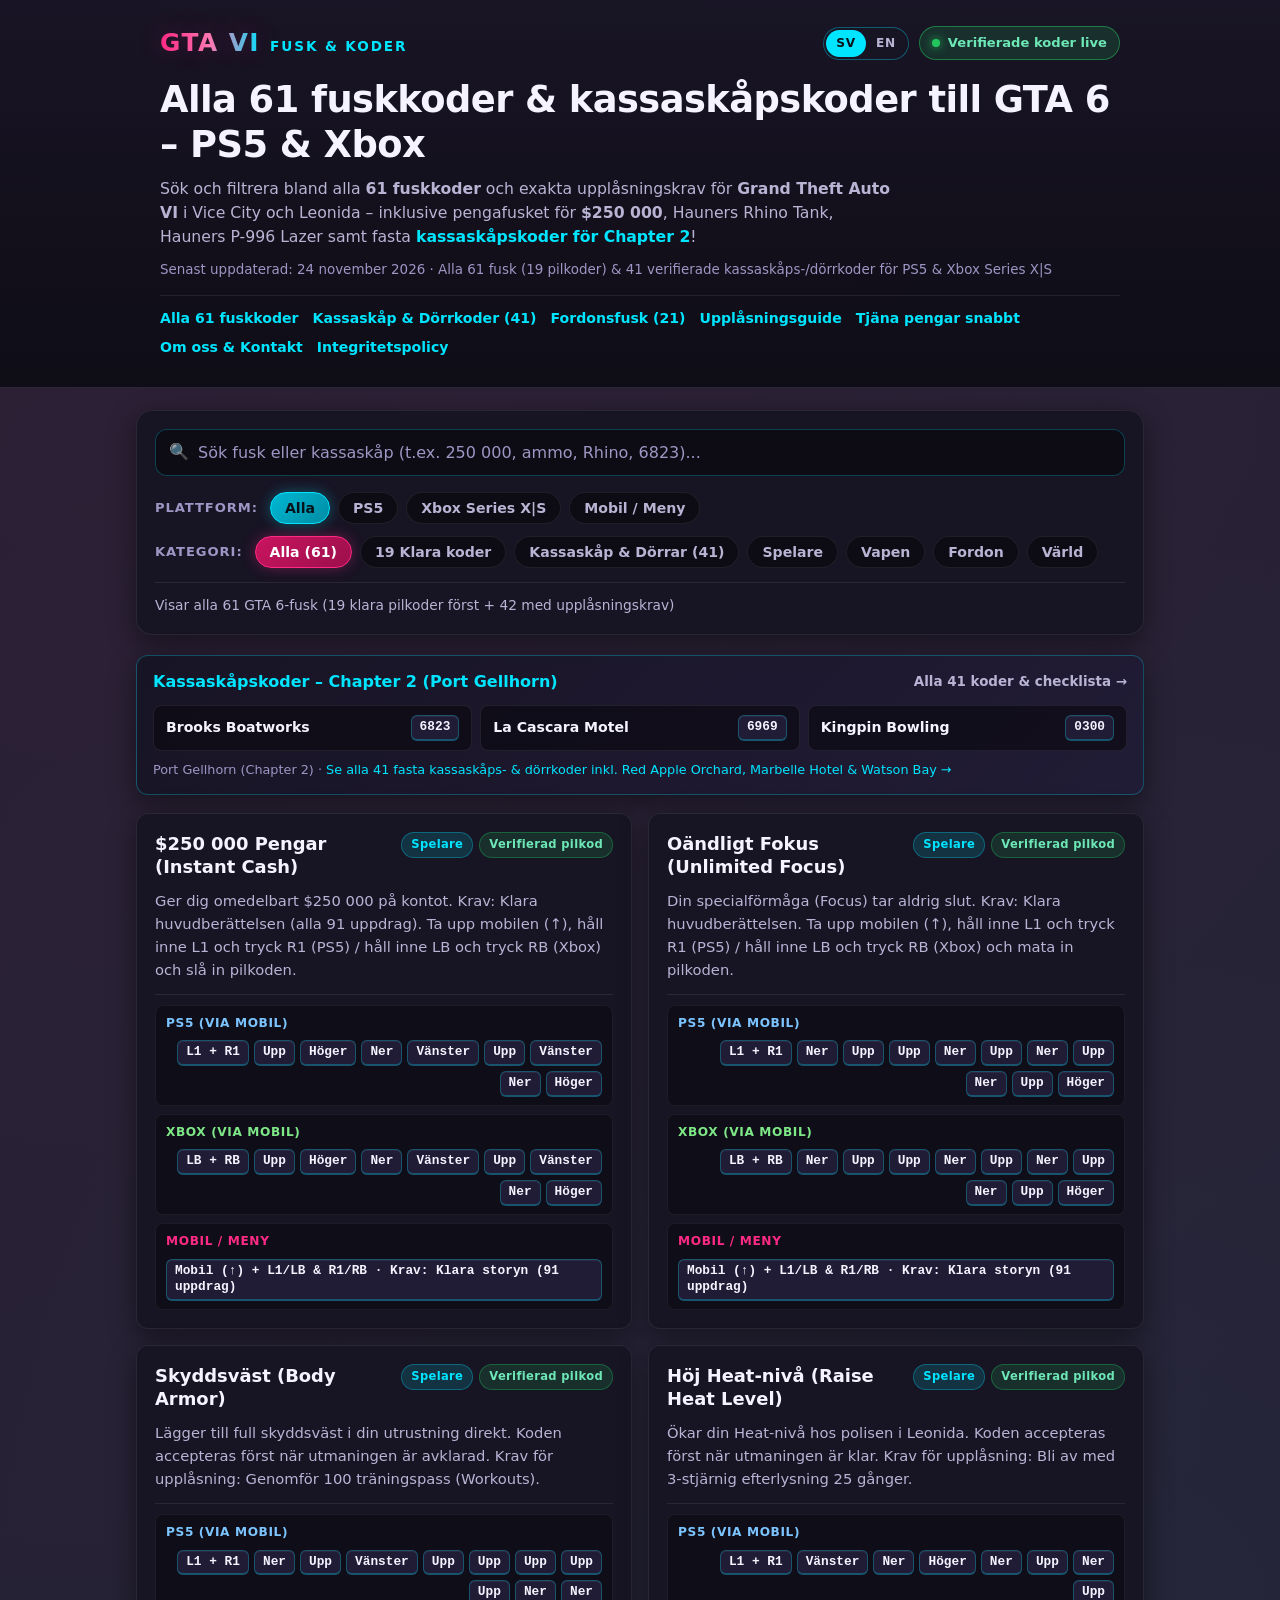
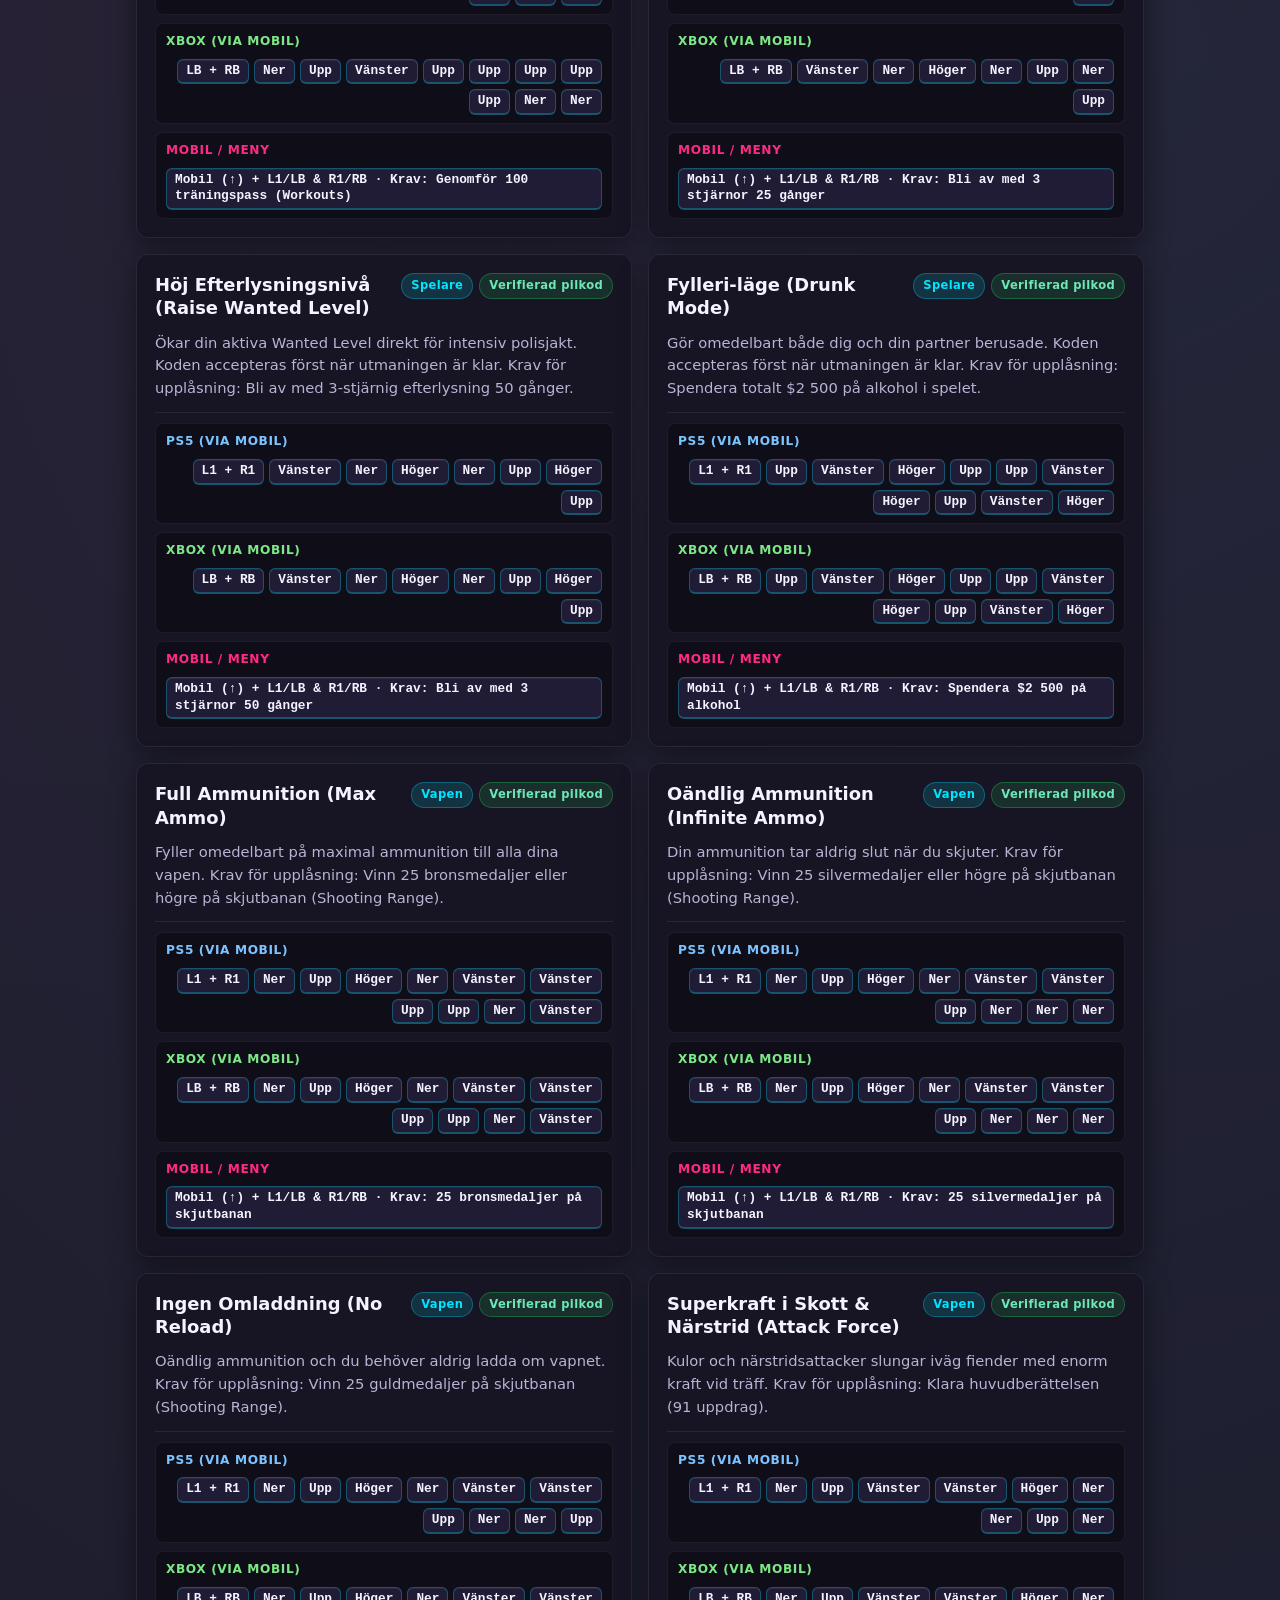
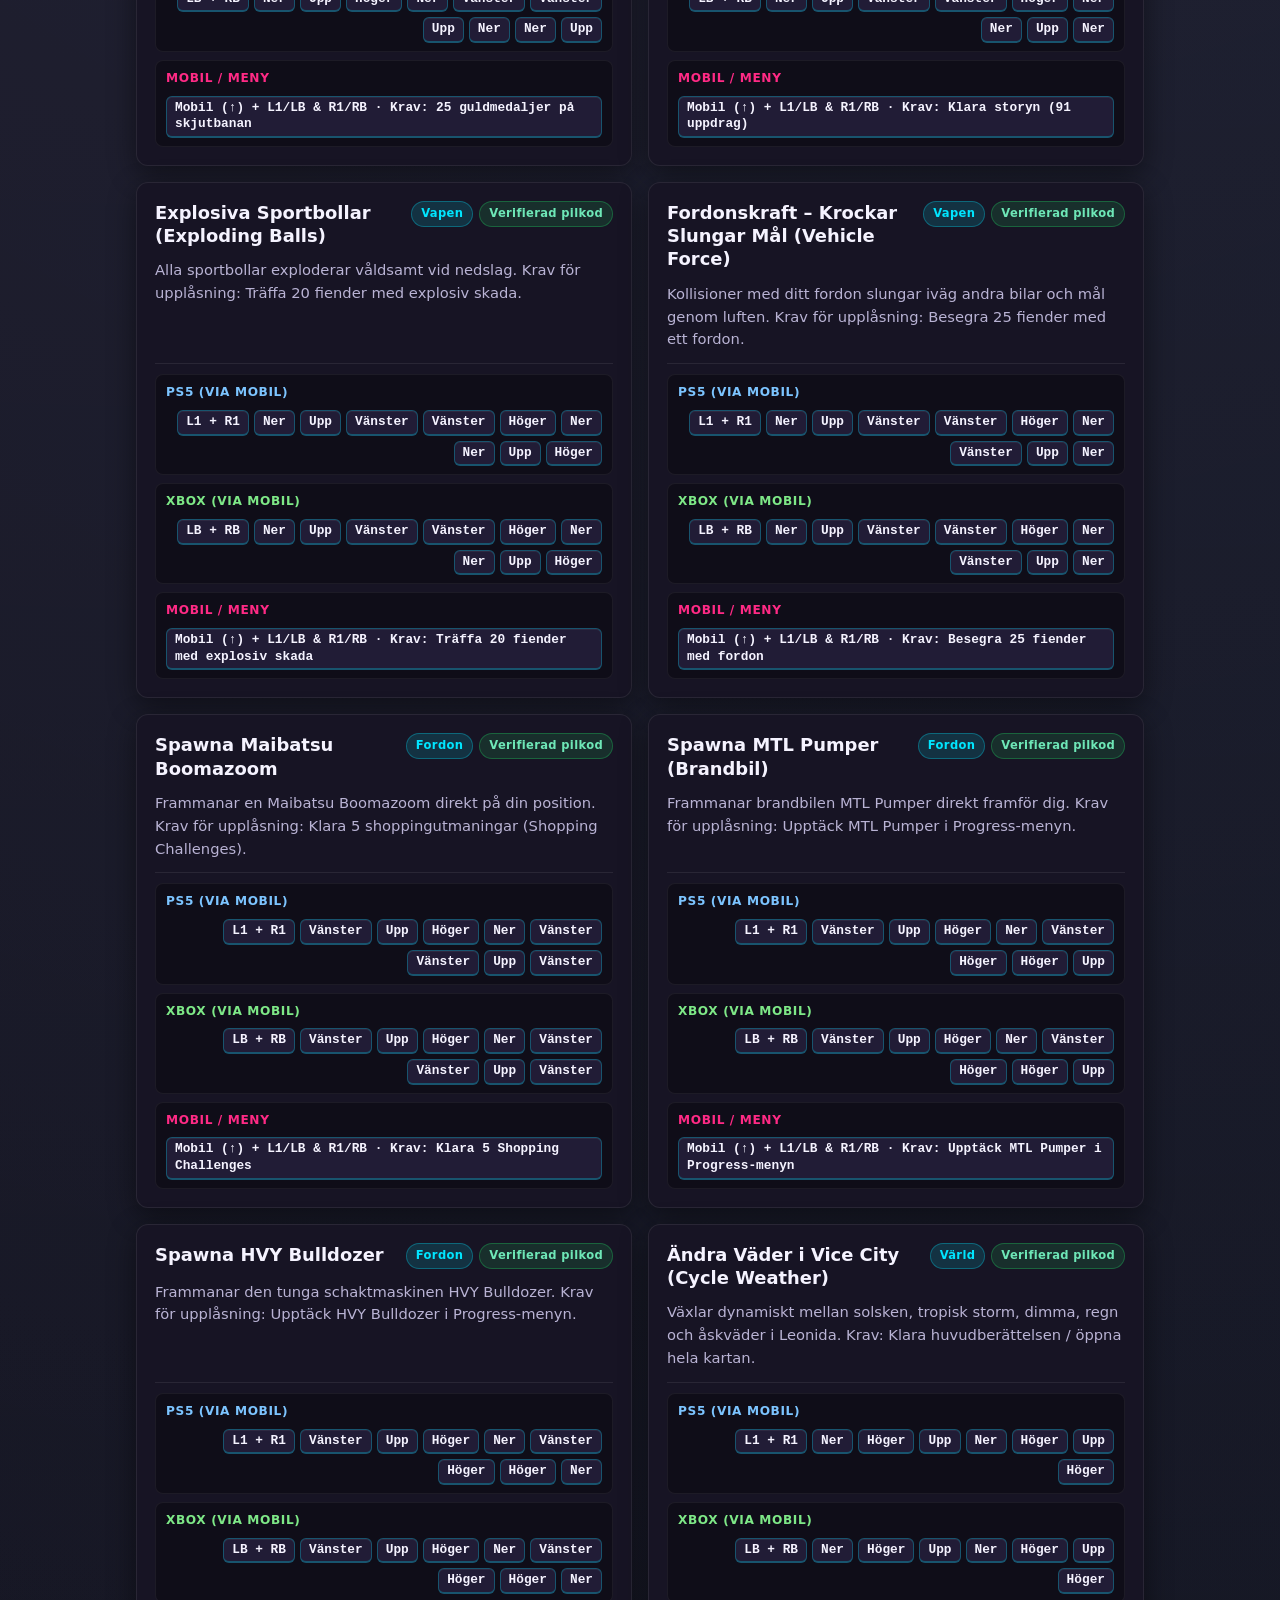
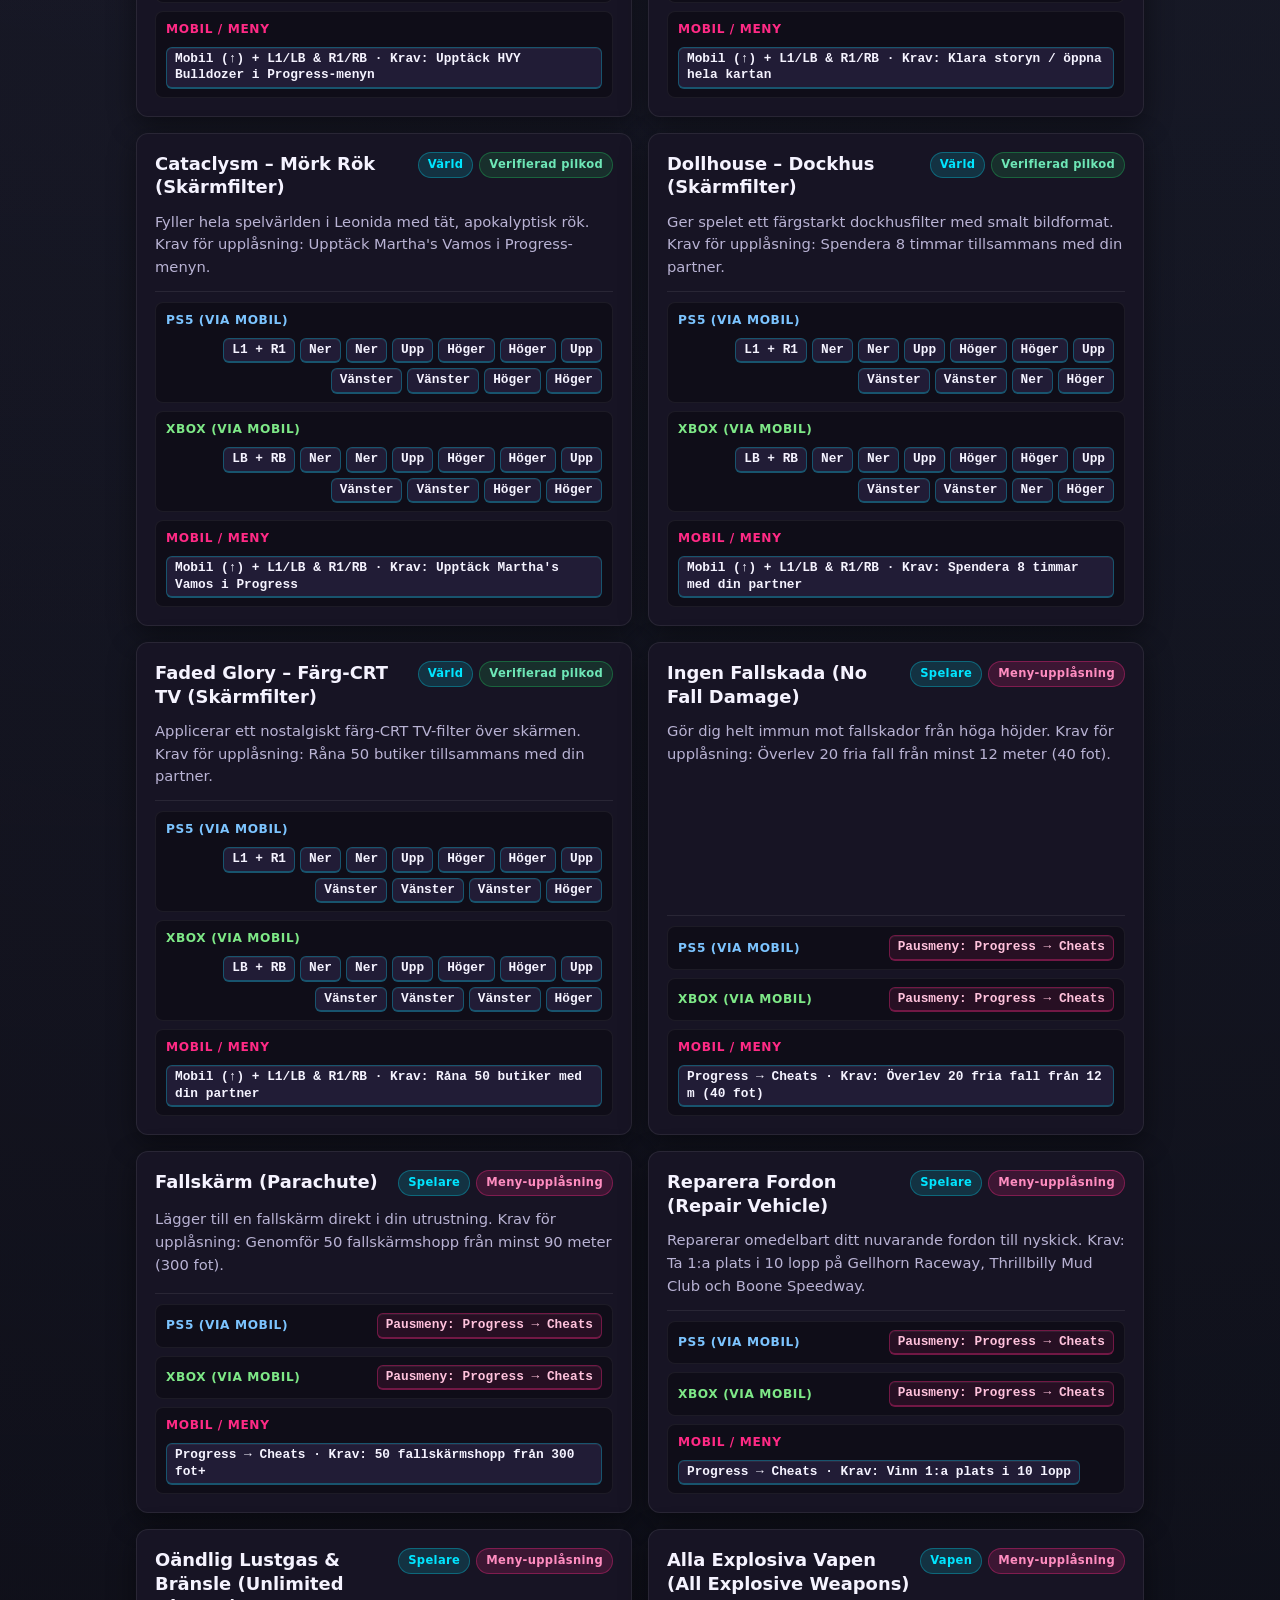
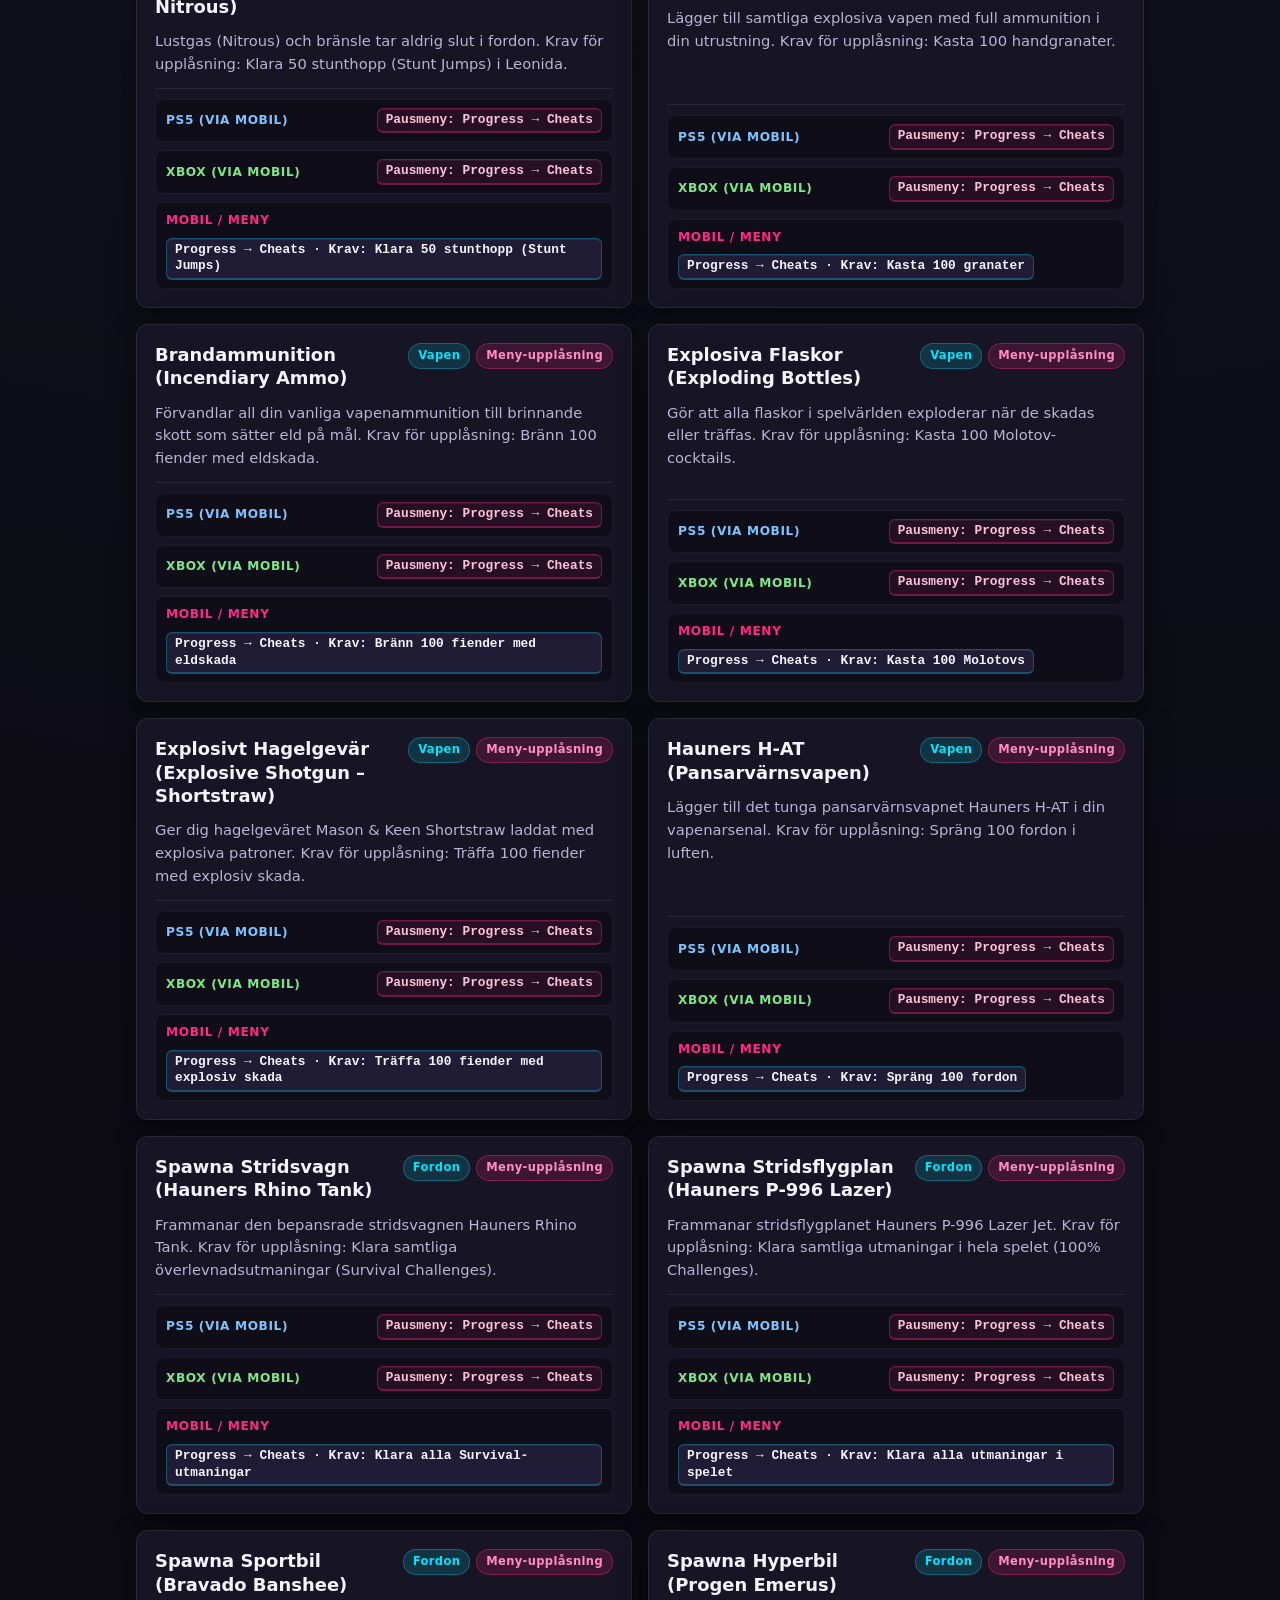
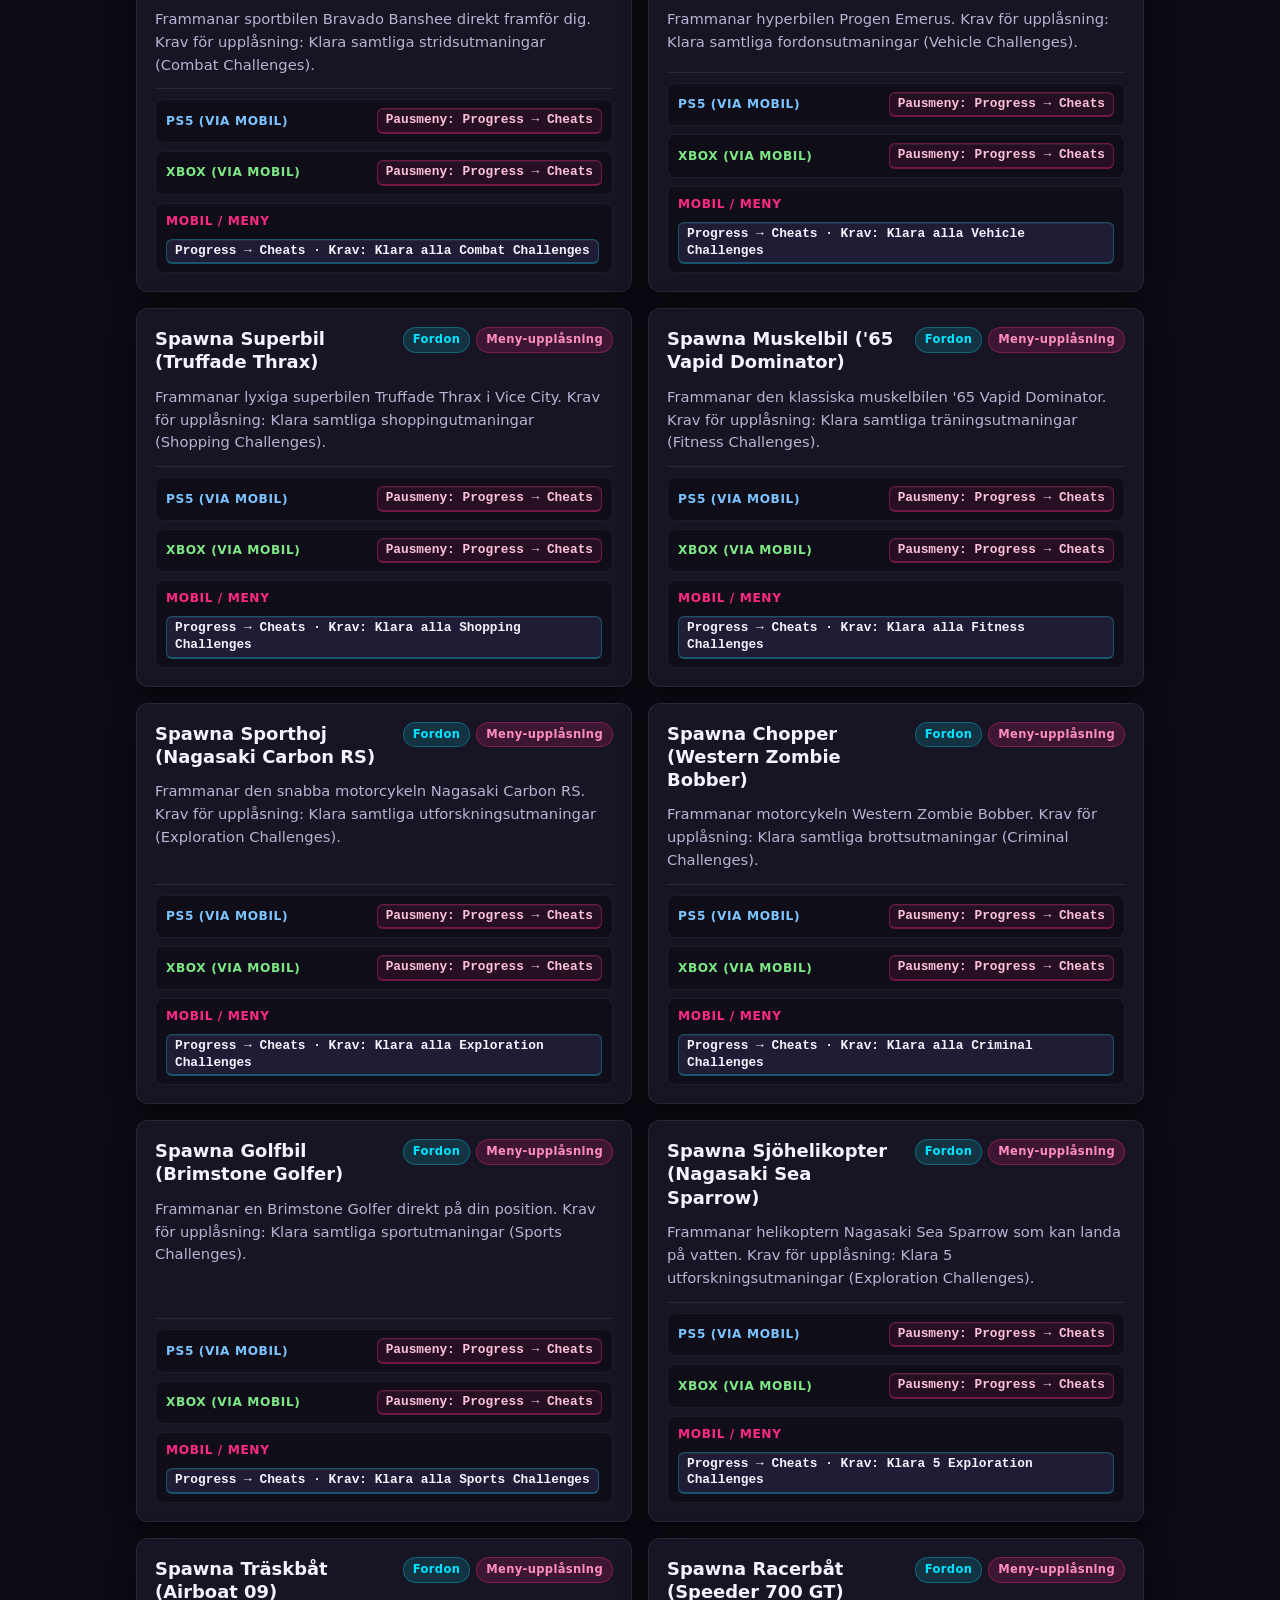
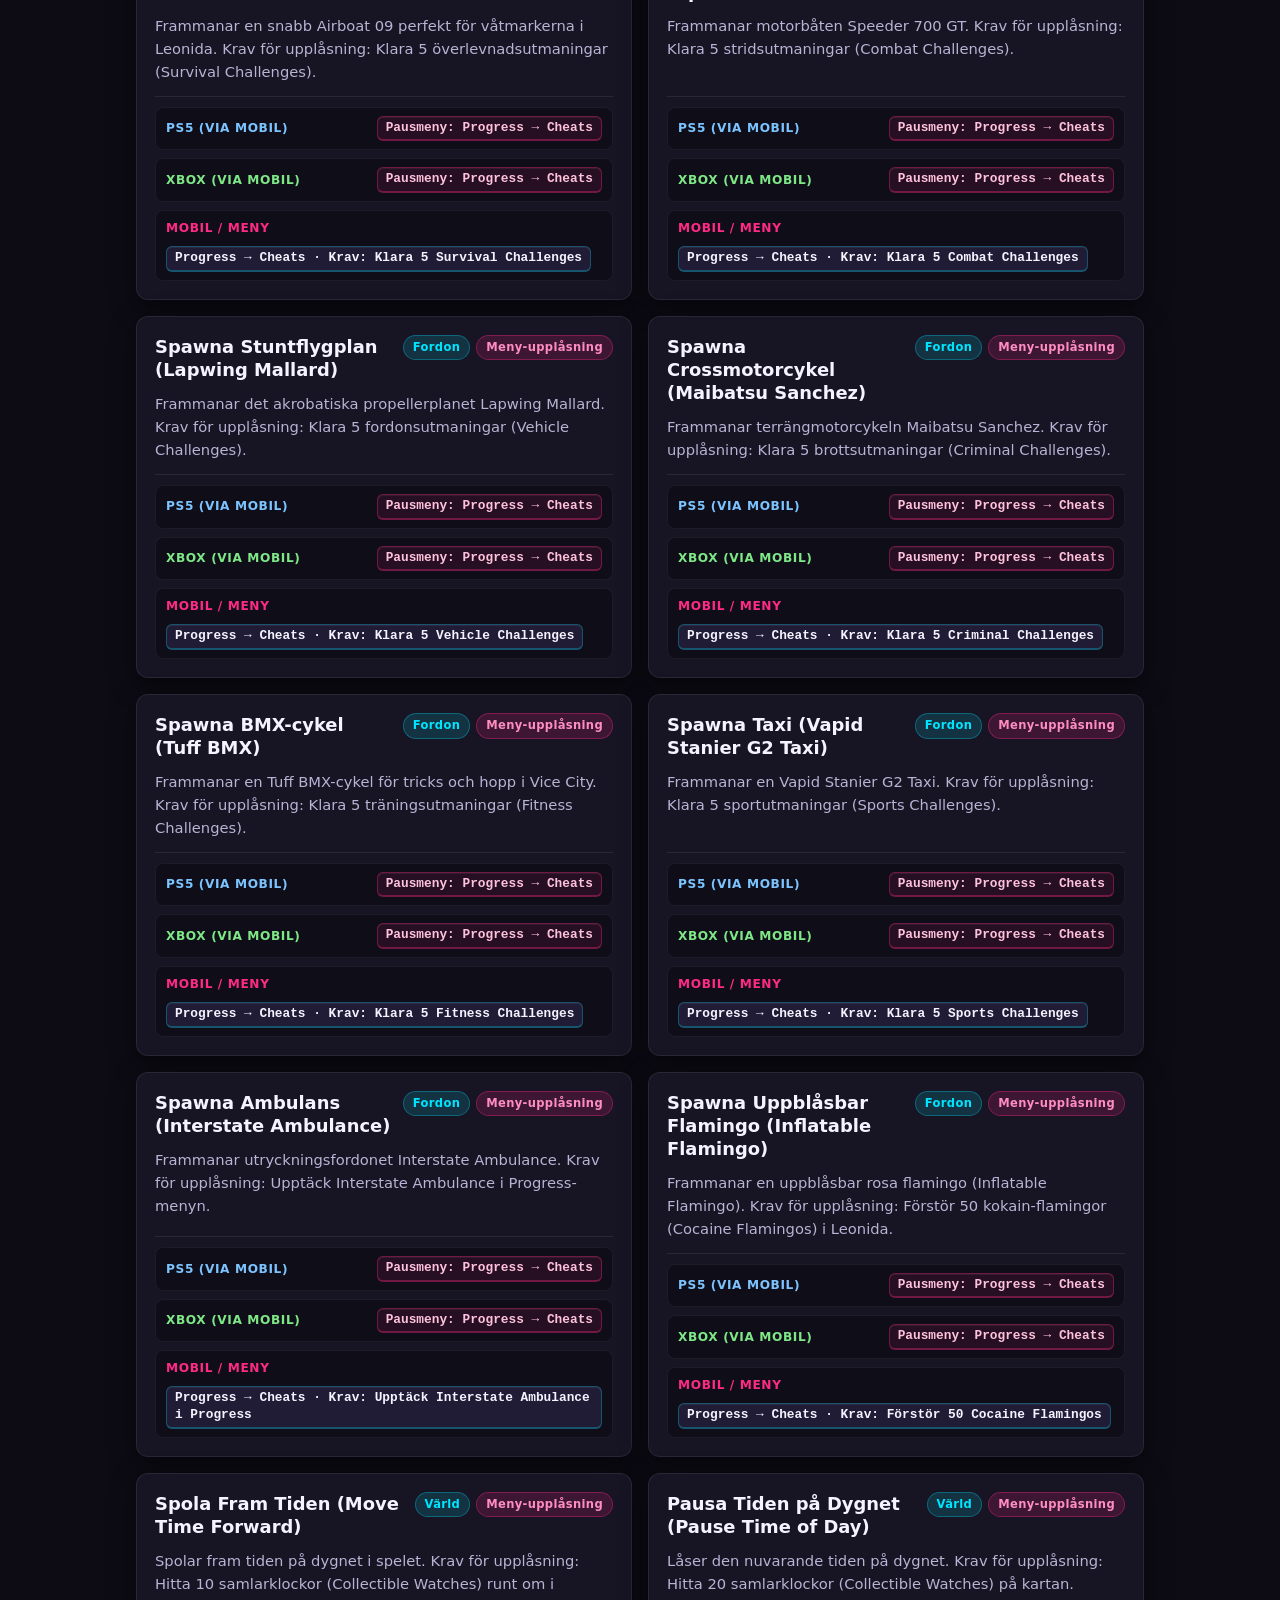
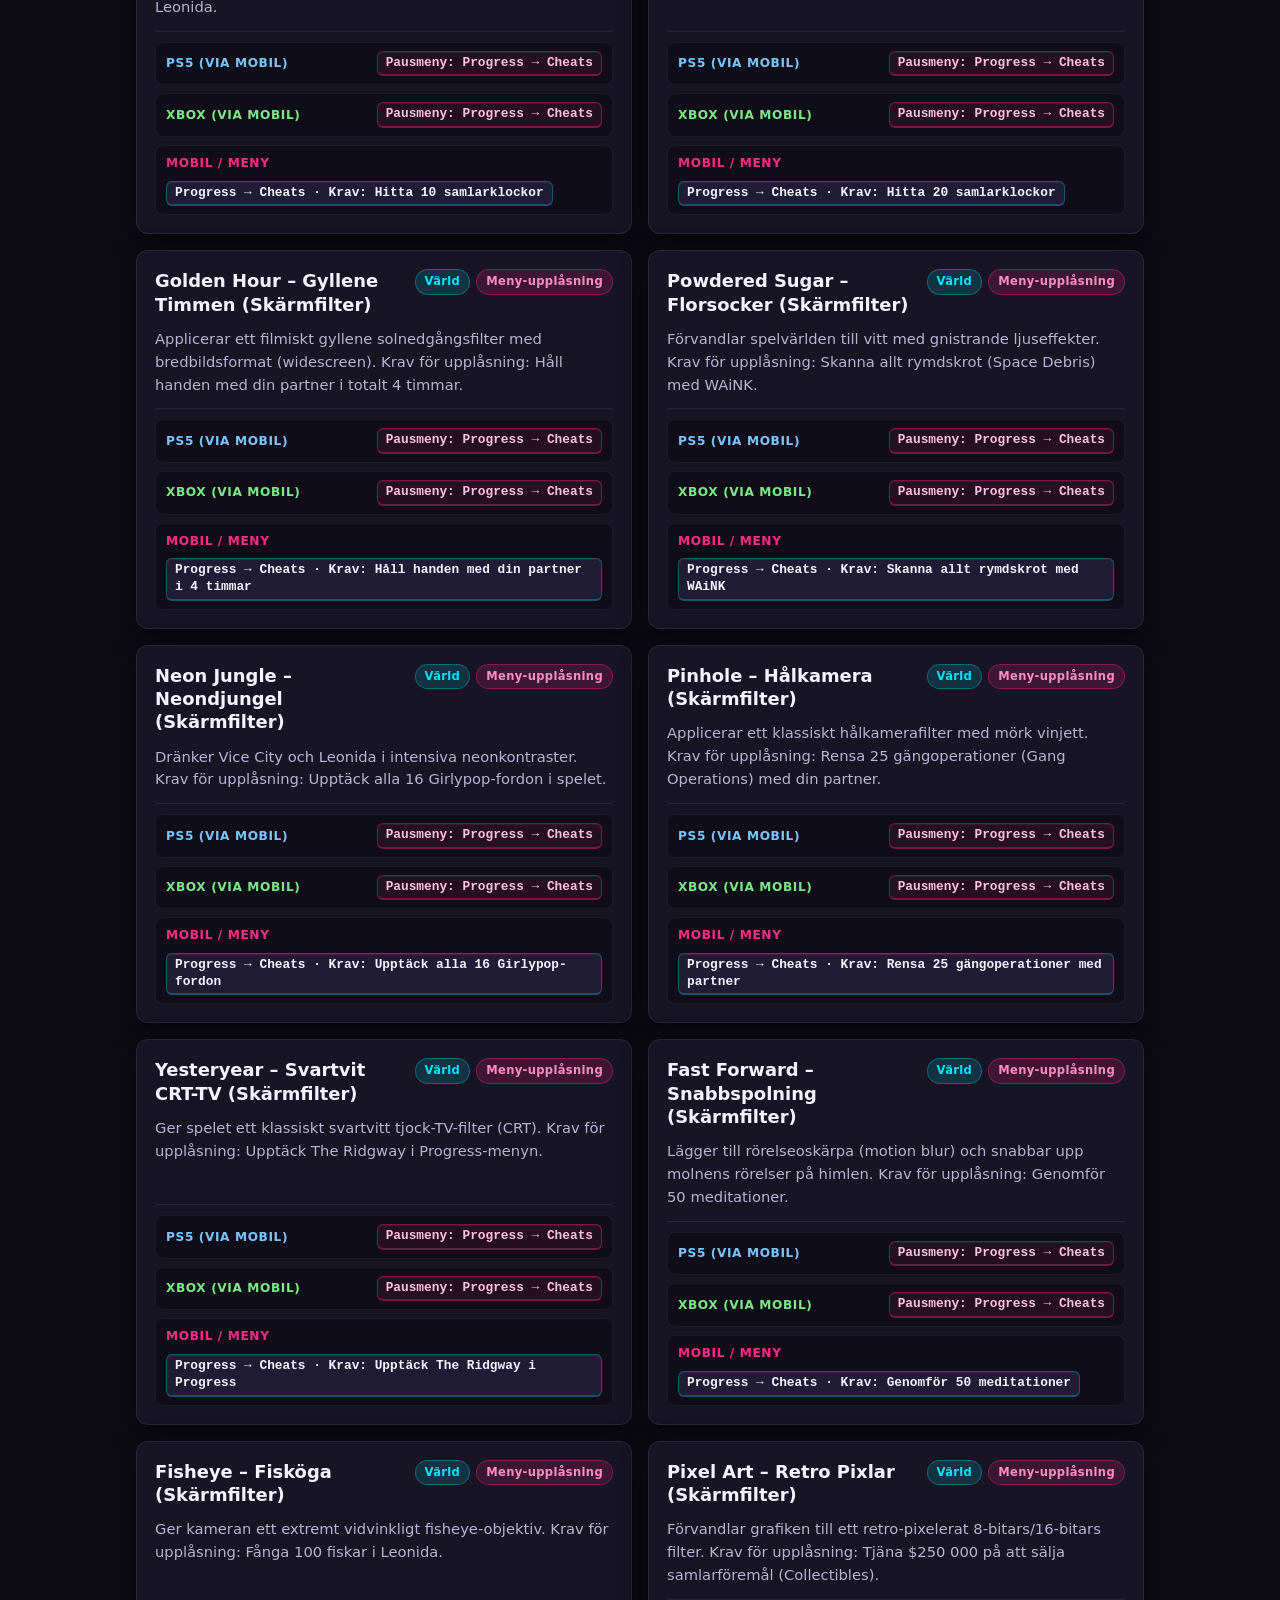
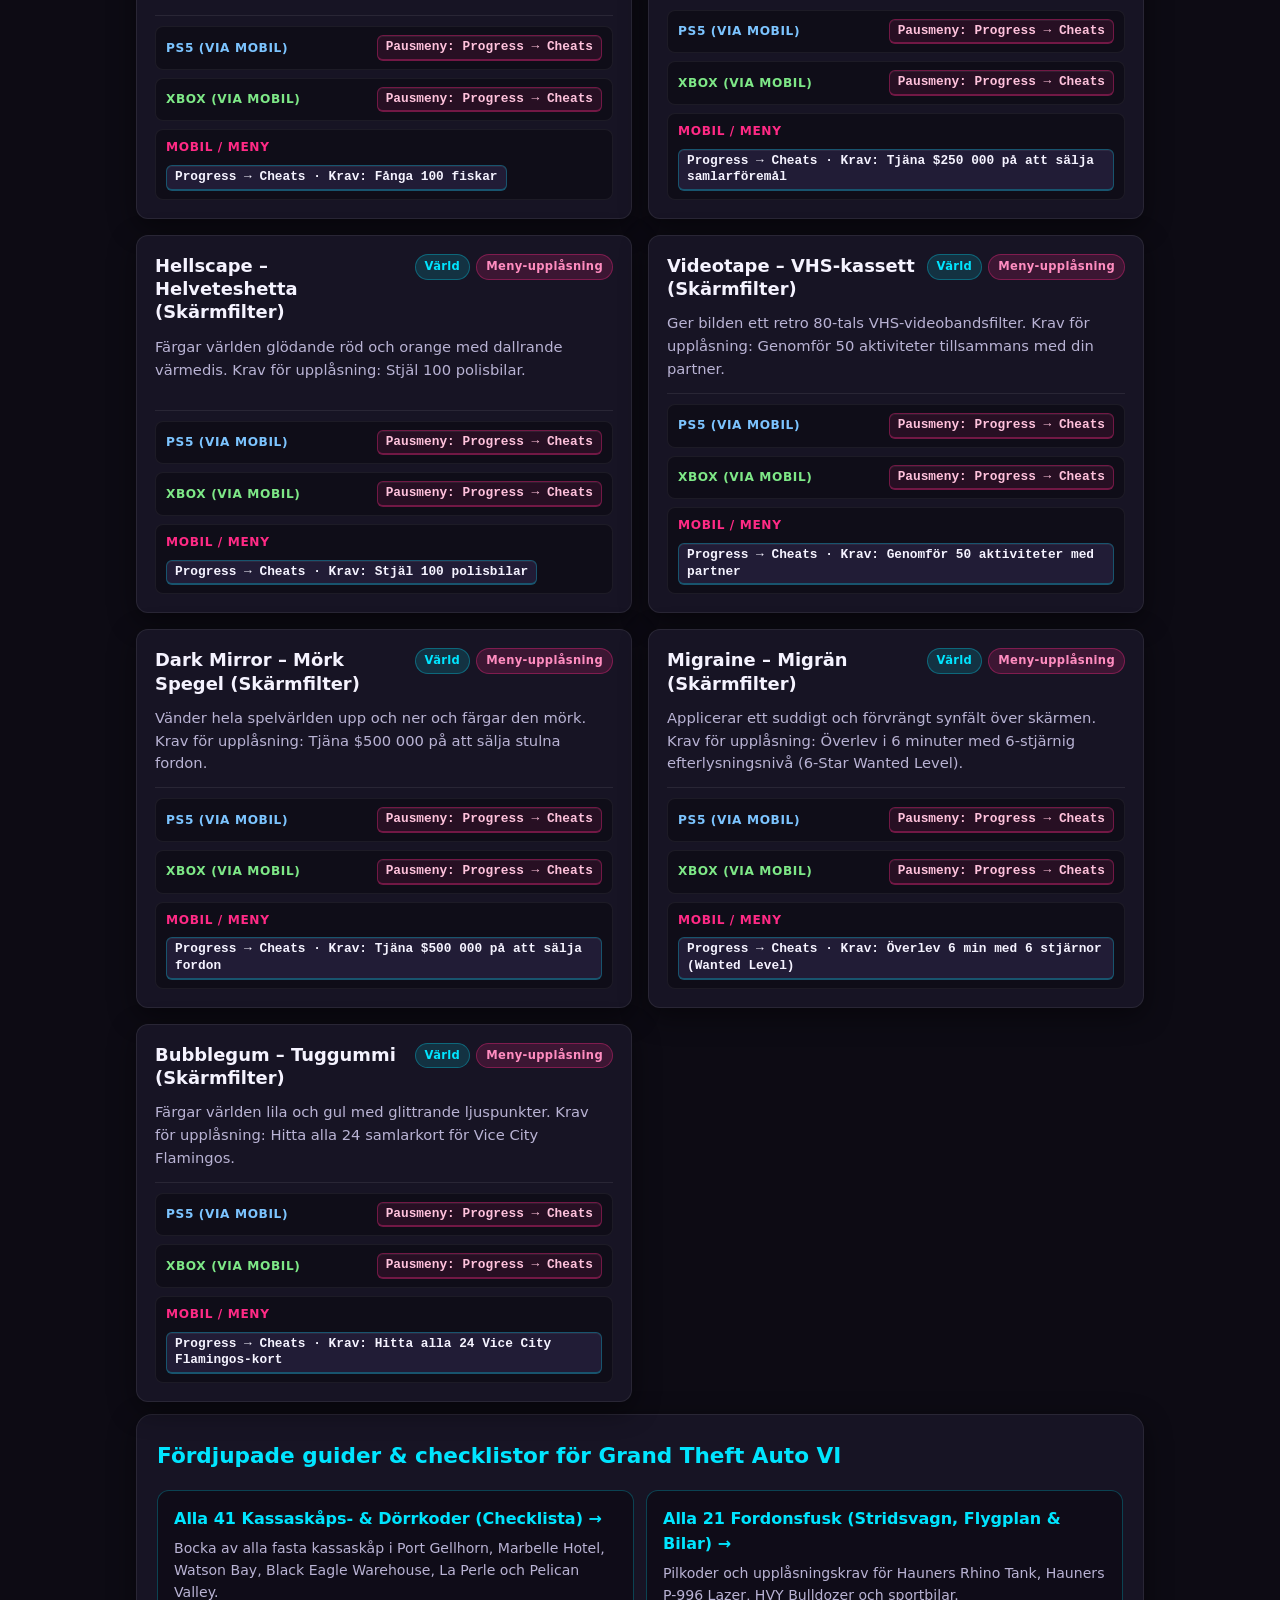
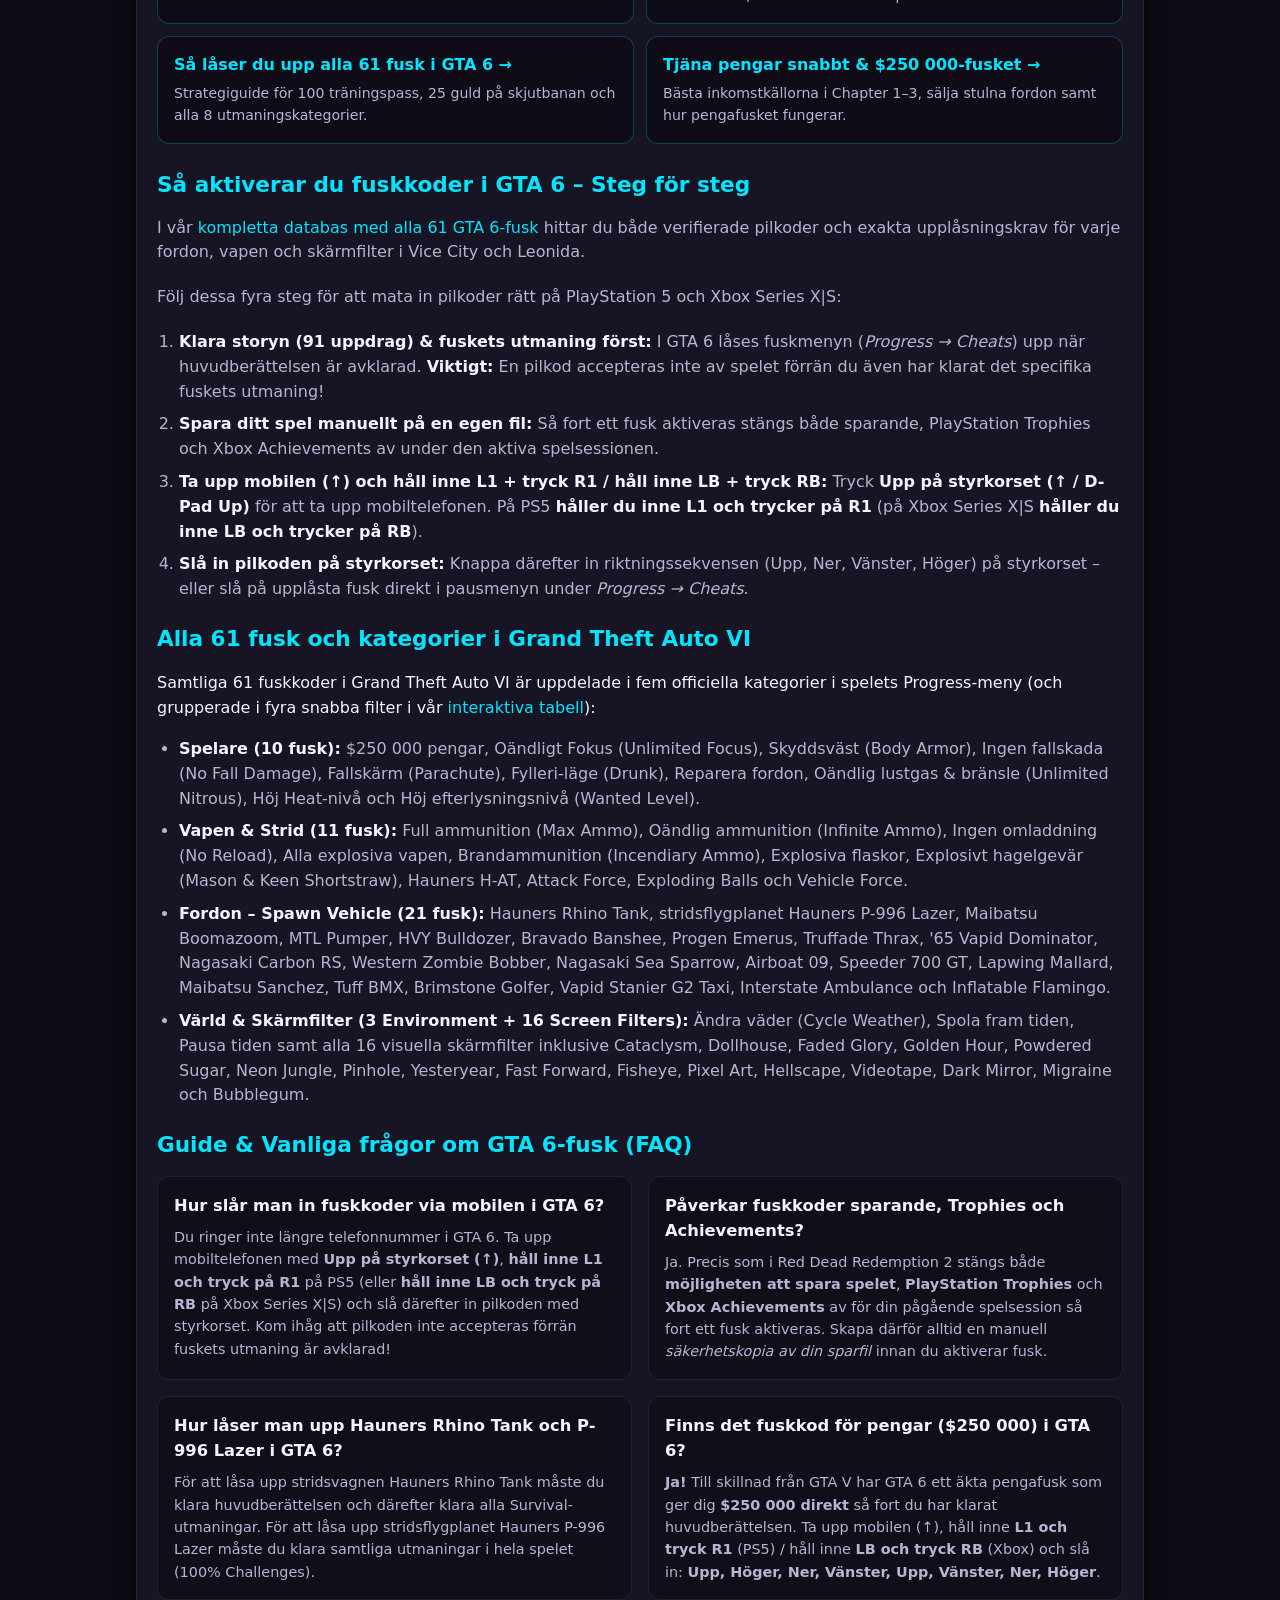
==== commit 0c6d5588: "Add Red Apple Orchard garage code 360782 (41 total) and Nov 24 secret vehicle details" ====
--- a/index.html
+++ b/index.html
@@ -7,7 +7,7 @@
   <link rel="alternate" hreflang="en" href="https://gta6hacks.se/en.html" />
   <link rel="alternate" hreflang="x-default" href="https://gta6hacks.se/en.html" />
   <title>GTA 6 Fuskkoder (PS5 &amp; Xbox) – Alla bekräftade koder (2026)</title>
-  <meta name="description" content="Alla 19 bekräftade pilkoder och 61 fusk till GTA 6 (Grand Theft Auto VI) för PS5 och Xbox Series X|S via mobilen, plus 40 fasta kassaskåps- &amp; dörrkoder.">
+  <meta name="description" content="Alla 19 bekräftade pilkoder och 61 fusk till GTA 6 (Grand Theft Auto VI) för PS5 och Xbox Series X|S via mobilen, plus 41 fasta kassaskåps- &amp; dörrkoder.">
   <meta name="robots" content="index, follow">
   <meta name="theme-color" content="#0d0b14">
   <link rel="canonical" href="https://gta6hacks.se/">
@@ -20,13 +20,13 @@
   <meta property="og:site_name" content="GTA 6 Fuskkoder Sverige">
   <meta property="og:url" content="https://gta6hacks.se/">
   <meta property="og:title" content="GTA 6 Fuskkoder (PS5 &amp; Xbox) – Alla bekräftade koder (2026)">
-  <meta property="og:description" content="Alla 19 bekräftade pilkoder och 61 fusk till GTA 6 för PS5 &amp; Xbox Series X|S, plus 40 fasta kassaskåps- &amp; dörrkoder i Story Mode.">
+  <meta property="og:description" content="Alla 19 bekräftade pilkoder och 61 fusk till GTA 6 för PS5 &amp; Xbox Series X|S, plus 41 fasta kassaskåps- &amp; dörrkoder i Story Mode.">
   <meta property="og:image" content="https://gta6hacks.se/logo.png">
 
   <!-- Twitter Card -->
   <meta name="twitter:card" content="summary_large_image">
   <meta name="twitter:title" content="GTA 6 Fuskkoder (PS5 &amp; Xbox) – Alla bekräftade koder (2026)">
-  <meta name="twitter:description" content="Alla 19 bekräftade pilkoder och 61 fusk till GTA 6 för PS5 &amp; Xbox Series X|S, plus 40 kassaskåpskoder i Story Mode.">
+  <meta name="twitter:description" content="Alla 19 bekräftade pilkoder och 61 fusk till GTA 6 för PS5 &amp; Xbox Series X|S, plus 41 kassaskåpskoder i Story Mode.">
   <meta name="twitter:image" content="https://gta6hacks.se/logo.png">
 
   <link rel="stylesheet" href="style.css?v=20261121c">
@@ -72,7 +72,7 @@
         "about": { "@id": "https://gta6hacks.se/#organization" },
         "inLanguage": "sv-SE",
         "datePublished": "2026-11-13",
-        "dateModified": "2026-11-23"
+        "dateModified": "2026-11-24"
       },
       {
         "@type": "FAQPage",
@@ -90,7 +90,7 @@
             "name": "Vilka är alla kassaskåpskoder och dörrkoder i GTA 6 Story Mode?",
             "acceptedAnswer": {
               "@type": "Answer",
-              "text": "Alla 40 verifierade fasta Story-, dörr- och kassaskåpskoder i GTA 6: Lab Fees (Chapter 1): Acid Lab / Moonstone Boutique (0420) och Brian's Lockup (7700). Pelican Valley: PC CLEAVES, kassaskåp 0072 och hamnbyggnad 0212 (Crabshack VF5 SMG). Port Gellhorn (Chapter 2): Brooks Boatworks (6823), La Cascara Motel (6969), Kingpin Bowling (0300) och Delights Cabaret / Afternoon Delight (2008). Chapter 3: Waxman Island Garage / First Impressions (2404), Yasmani's Jewelry Jobs – Casa de Empeño (1680), Richardson Jewelry (6815) och Donovan Banks & Co. (0104). Vice City & Balsero: La Perle Garage (92665), Black Eagle Warehouse kontorsdörr (789987) och kassaskåp (031462), North Balsero Lab / Take Out Kitty Litter (1999), Leonida Carrier Warehouse (9256), Marbelle Hotel Easter Egg (955214), Janjak's Garage (4444) och Illegal Sneaker Trade (4124). Chapter 4 & Watson Bay: Pilot Pete's Hangar / Passing the Torch (3718), Watson Bay Safehouse (1819 – VF-G1) och Palmer Fishing Warehouse (1887 – Guld-KZ-59). Övriga gäng- & hemliga koder: Abandoned House i Ambrosia (23554), Slator Towing Inc. på Gloriana Key (4567), Biker Hideout (1982), Cigar Import (1426), Randy's Wishlist Garage (2727), Sunrise RV Park (6769), Nova Auto Junkyard (7777), Key Lento Party House (092319), Cottonmouth Lake Trailer (44017), Mount Kalaga Shed (69185), Abandoned Laundry (62412), Farm Fix Meth Lab (2121), Casa Guardia (1965), Saber Shipping Facility (1122), Saber Shipping Yard (8046) och South Point Airfield UFO-bunker (2341)."
+              "text": "Alla 41 verifierade fasta Story-, dörr- och kassaskåpskoder i GTA 6: Lab Fees (Chapter 1): Acid Lab / Moonstone Boutique (0420) och Brian's Lockup (7700). Pelican Valley: PC CLEAVES, kassaskåp 0072 och hamnbyggnad 0212 (Crabshack VF5 SMG). Port Gellhorn (Chapter 2): Brooks Boatworks (6823), La Cascara Motel (6969), Kingpin Bowling (0300) och Delights Cabaret / Afternoon Delight (2008). Chapter 3: Waxman Island Garage / First Impressions (2404), Yasmani's Jewelry Jobs – Casa de Empeño (1680), Richardson Jewelry (6815) och Donovan Banks & Co. (0104). Vice City & Balsero: La Perle Garage (92665), Black Eagle Warehouse kontorsdörr (789987) och kassaskåp (031462), North Balsero Lab / Take Out Kitty Litter (1999), Leonida Carrier Warehouse (9256), Marbelle Hotel Easter Egg (955214), Janjak's Garage (4444) och Illegal Sneaker Trade (4124). Chapter 4 & Watson Bay: Pilot Pete's Hangar / Passing the Torch (3718), Watson Bay Safehouse (1819 – VF-G1) och Palmer Fishing Warehouse (1887 – Guld-KZ-59). Hemliga garage & övriga koder: Father Scrumpy's Red Apple Orchard / Applesauce Bobcat (360782), Key Lento Party House / Spiderweb Coquette (092319), Abandoned House i Ambrosia (23554), Slator Towing Inc. på Gloriana Key (4567), Biker Hideout (1982), Cigar Import (1426), Randy's Wishlist Garage (2727), Sunrise RV Park (6769), Nova Auto Junkyard (7777), Cottonmouth Lake Trailer (44017), Mount Kalaga Shed (69185), Abandoned Laundry (62412), Farm Fix Meth Lab (2121), Casa Guardia (1965), Saber Shipping Facility (1122), Saber Shipping Yard (8046) och South Point Airfield UFO-bunker (2341)."
             }
           },
           {
@@ -154,11 +154,11 @@
         <a href="#kassaskapskoder"><strong>kassaskåpskoder för Chapter 2</strong></a>!
       </p>
       <p class="last-updated" data-i18n-html="lastUpdated">
-        Senast uppdaterad: <time datetime="2026-11-23">23 november 2026</time> &middot; Alla 61 fusk (19 pilkoder) &amp; 40 verifierade kassaskåps-/dörrkoder för PS5 &amp; Xbox Series X|S
+        Senast uppdaterad: <time datetime="2026-11-24">24 november 2026</time> &middot; Alla 61 fusk (19 pilkoder) &amp; 41 verifierade kassaskåps-/dörrkoder för PS5 &amp; Xbox Series X|S
       </p>
       <nav class="quick-nav" aria-label="Huvudmeny">
         <a href="#fuskkoder" data-i18n="navCheats">Alla 61 fuskkoder</a>
-        <a href="kassaskapskoder.html">Kassaskåp &amp; Dörrkoder (40)</a>
+        <a href="kassaskapskoder.html">Kassaskåp &amp; Dörrkoder (41)</a>
         <a href="fordonsfusk.html">Fordonsfusk (21)</a>
         <a href="utmaningar.html">Upplåsningsguide</a>
         <a href="pengaguide.html">Tjäna pengar snabbt</a>
@@ -231,7 +231,7 @@
             <div class="filter-buttons" id="category-filters">
               <button type="button" class="filter-btn active" data-category="Alla" data-i18n="filterAll">Alla (61)</button>
               <button type="button" class="filter-btn" data-category="Verifierade">19 Klara koder</button>
-              <button type="button" class="filter-btn" data-category="Kassaskap">Kassaskåp &amp; Dörrar (40)</button>
+              <button type="button" class="filter-btn" data-category="Kassaskap">Kassaskåp &amp; Dörrar (41)</button>
               <button type="button" class="filter-btn" data-category="Spelare" data-i18n="catPlayer">Spelare</button>
               <button type="button" class="filter-btn" data-category="Vapen" data-i18n="catWeapons">Vapen</button>
               <button type="button" class="filter-btn" data-category="Fordon" data-i18n="catVehicles">Fordon</button>
@@ -277,7 +277,7 @@
       <section class="safe-codes-strip" id="kassaskapskoder" aria-label="Kassaskåpskoder Chapter 2 i Port Gellhorn">
         <div class="safe-strip-header">
           <h2 class="safe-strip-title">Kassaskåpskoder – Chapter 2 (Port Gellhorn)</h2>
-          <a href="kassaskapskoder.html" class="safe-strip-link">Alla 40 koder &amp; checklista &rarr;</a>
+          <a href="kassaskapskoder.html" class="safe-strip-link">Alla 41 koder &amp; checklista &rarr;</a>
         </div>
         <div class="safe-strip-grid">
           <div class="safe-strip-item">
@@ -294,7 +294,7 @@
           </div>
         </div>
         <p class="safe-strip-note">
-          Port Gellhorn (Chapter 2) &middot; <a href="kassaskapskoder.html">Se alla 40 fasta kassaskåps- &amp; dörrkoder inkl. Marbelle Hotel, Watson Bay &amp; Black Eagle &rarr;</a>
+          Port Gellhorn (Chapter 2) &middot; <a href="kassaskapskoder.html">Se alla 41 fasta kassaskåps- &amp; dörrkoder inkl. Red Apple Orchard, Marbelle Hotel &amp; Watson Bay &rarr;</a>
         </p>
       </section>
 
@@ -385,7 +385,7 @@
         <h2>Fördjupade guider &amp; checklistor för Grand Theft Auto VI</h2>
         <div class="guide-nav-cards">
           <a href="kassaskapskoder.html" class="guide-nav-card">
-            <strong>Alla 40 Kassaskåps- &amp; Dörrkoder (Checklista) &rarr;</strong>
+            <strong>Alla 41 Kassaskåps- &amp; Dörrkoder (Checklista) &rarr;</strong>
             <span>Bocka av alla fasta kassaskåp i Port Gellhorn, Marbelle Hotel, Watson Bay, Black Eagle Warehouse, La Perle och Pelican Valley.</span>
           </a>
           <a href="fordonsfusk.html" class="guide-nav-card">
@@ -617,7 +617,7 @@
     </div>
   </div>
 
-  <script src="script.js?v=20261123c" defer></script>
+  <script src="script.js?v=20261124" defer></script>
   <script data-goatcounter="https://gta6hacks.goatcounter.com/count"
           async src="https://gc.zgo.at/count.js"></script>
 </body>
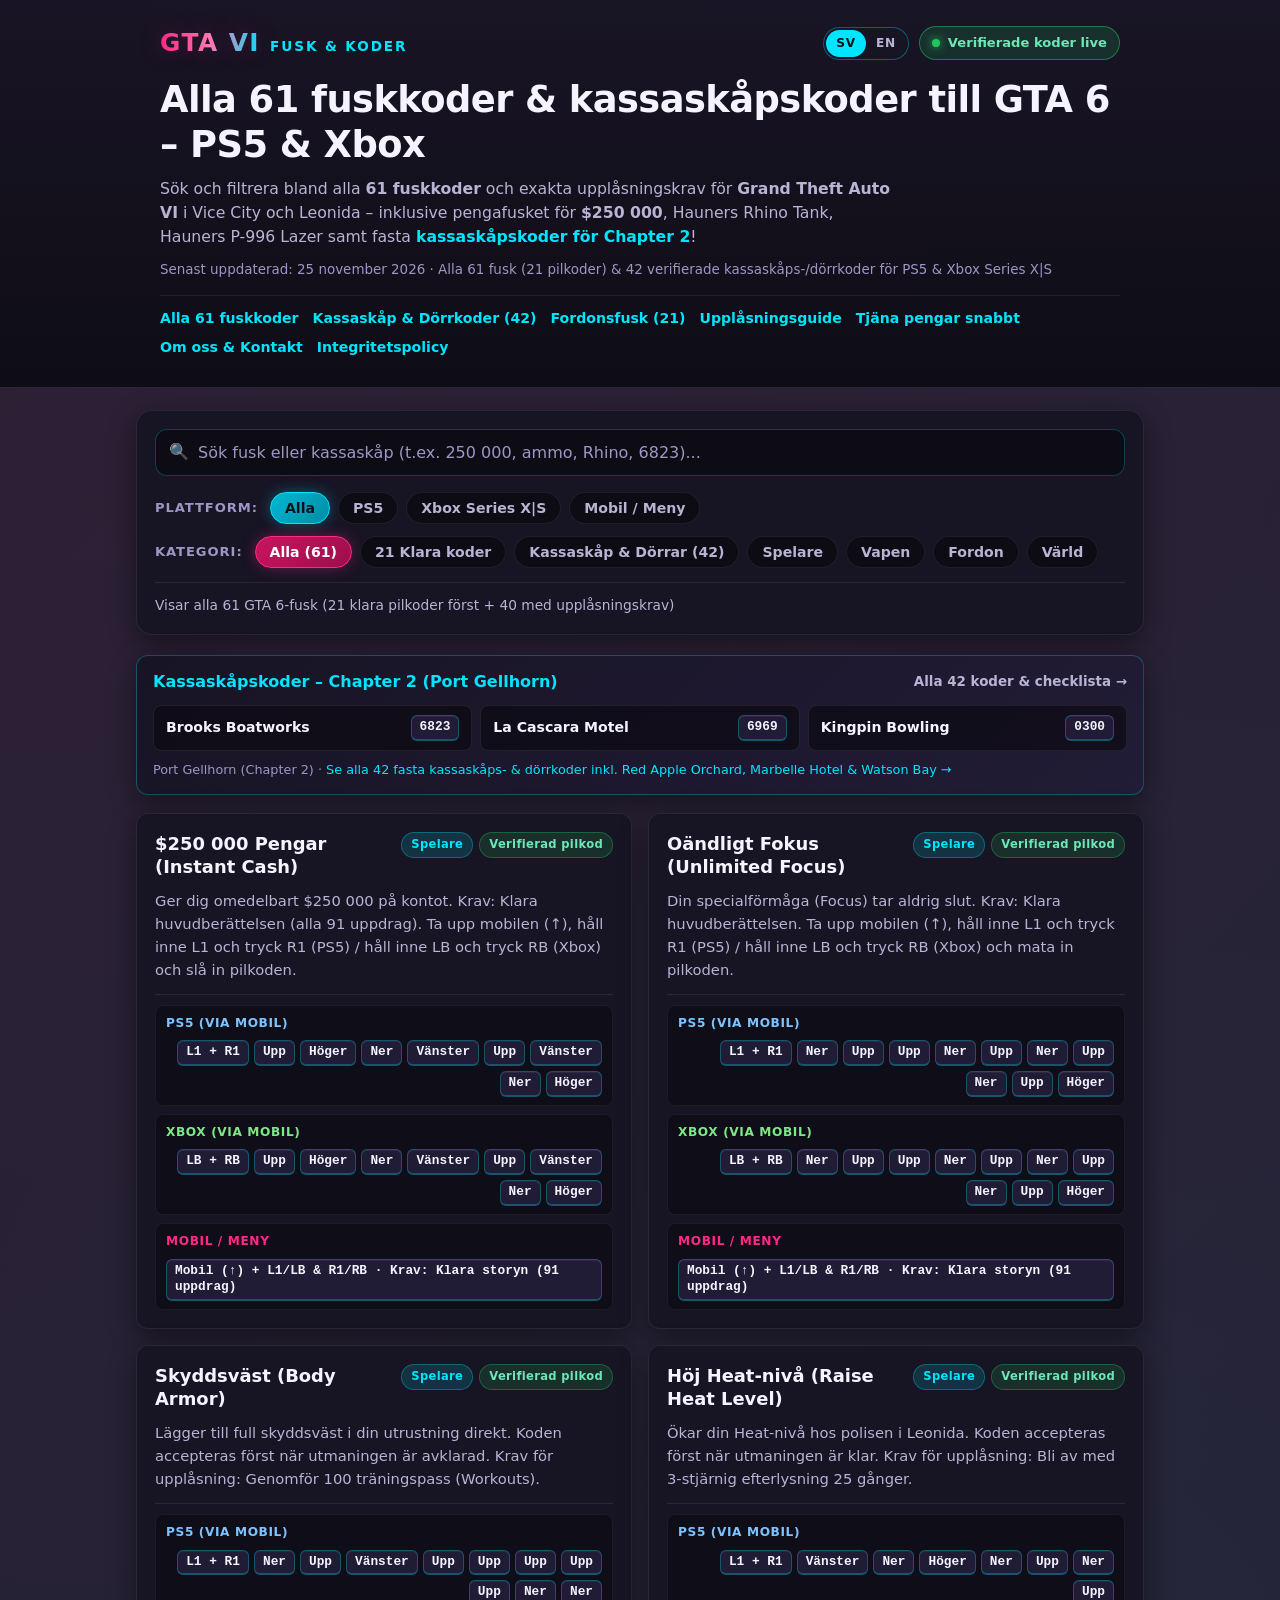
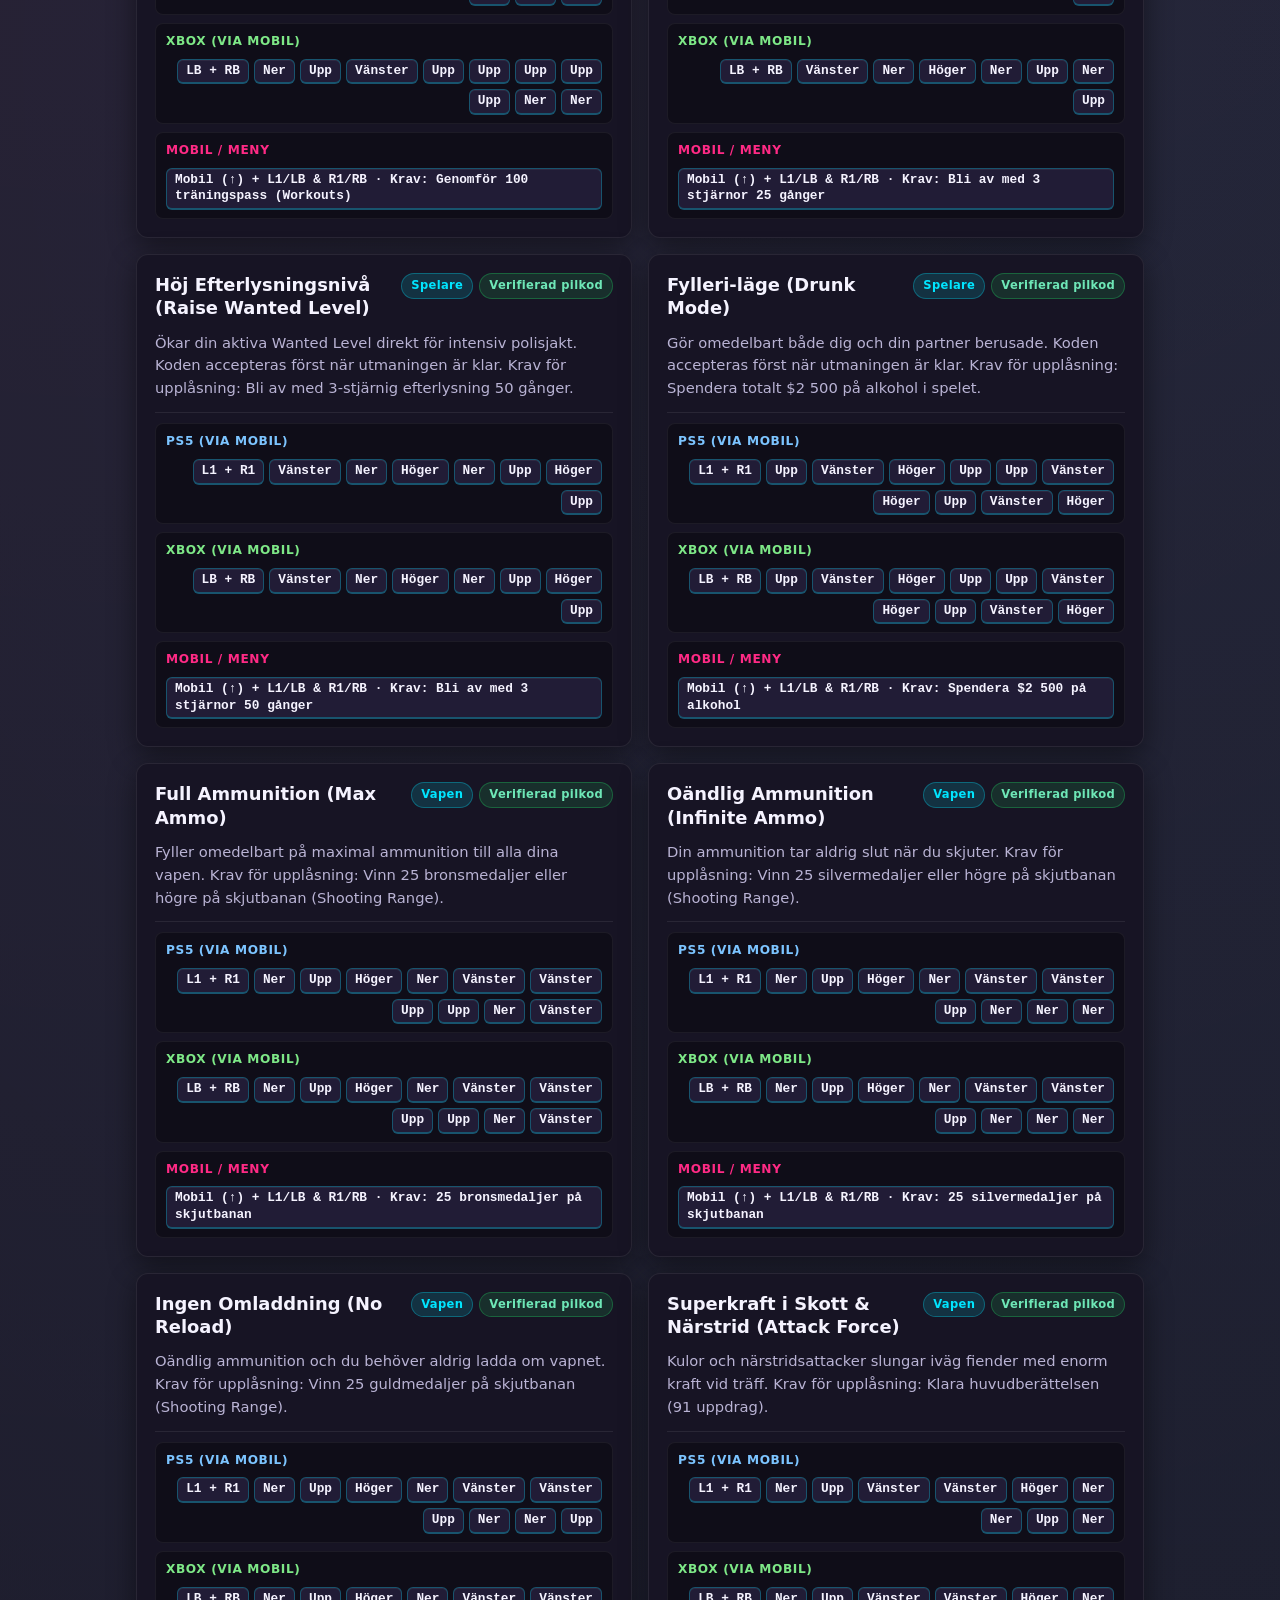
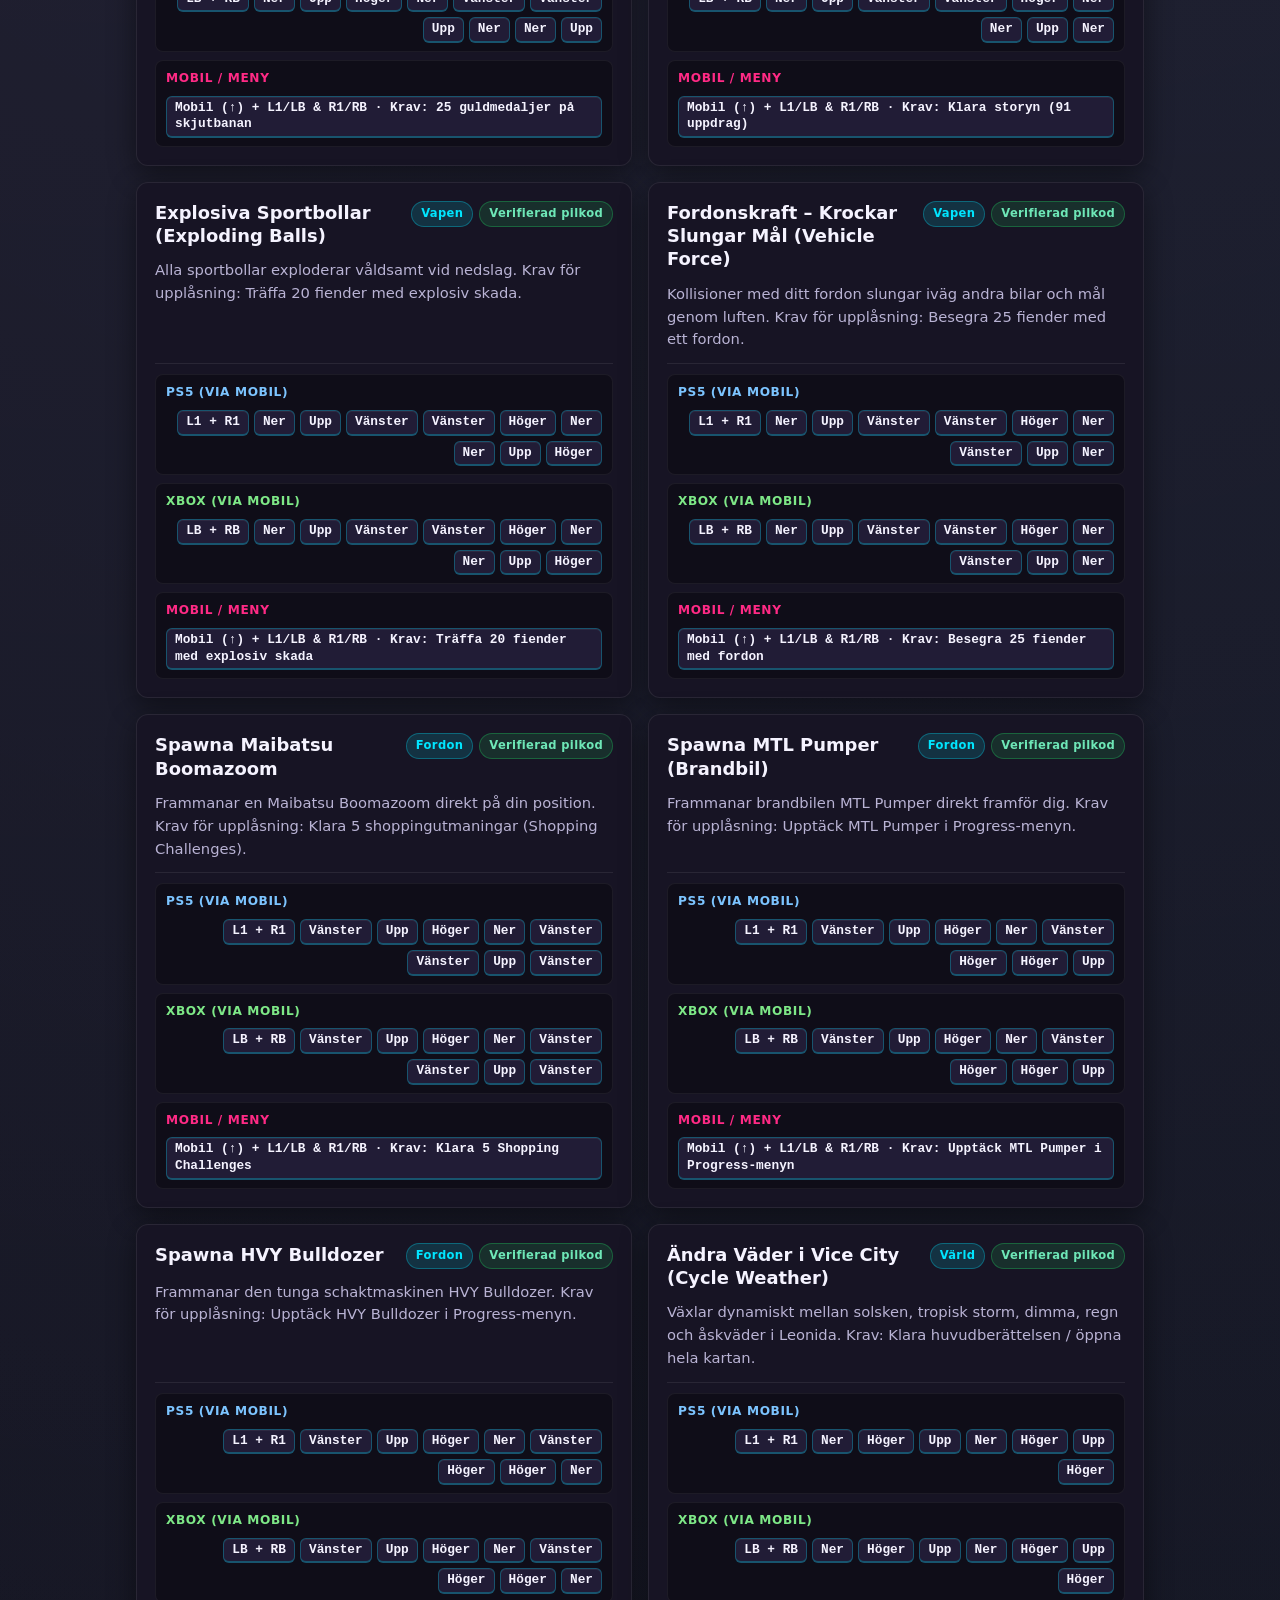
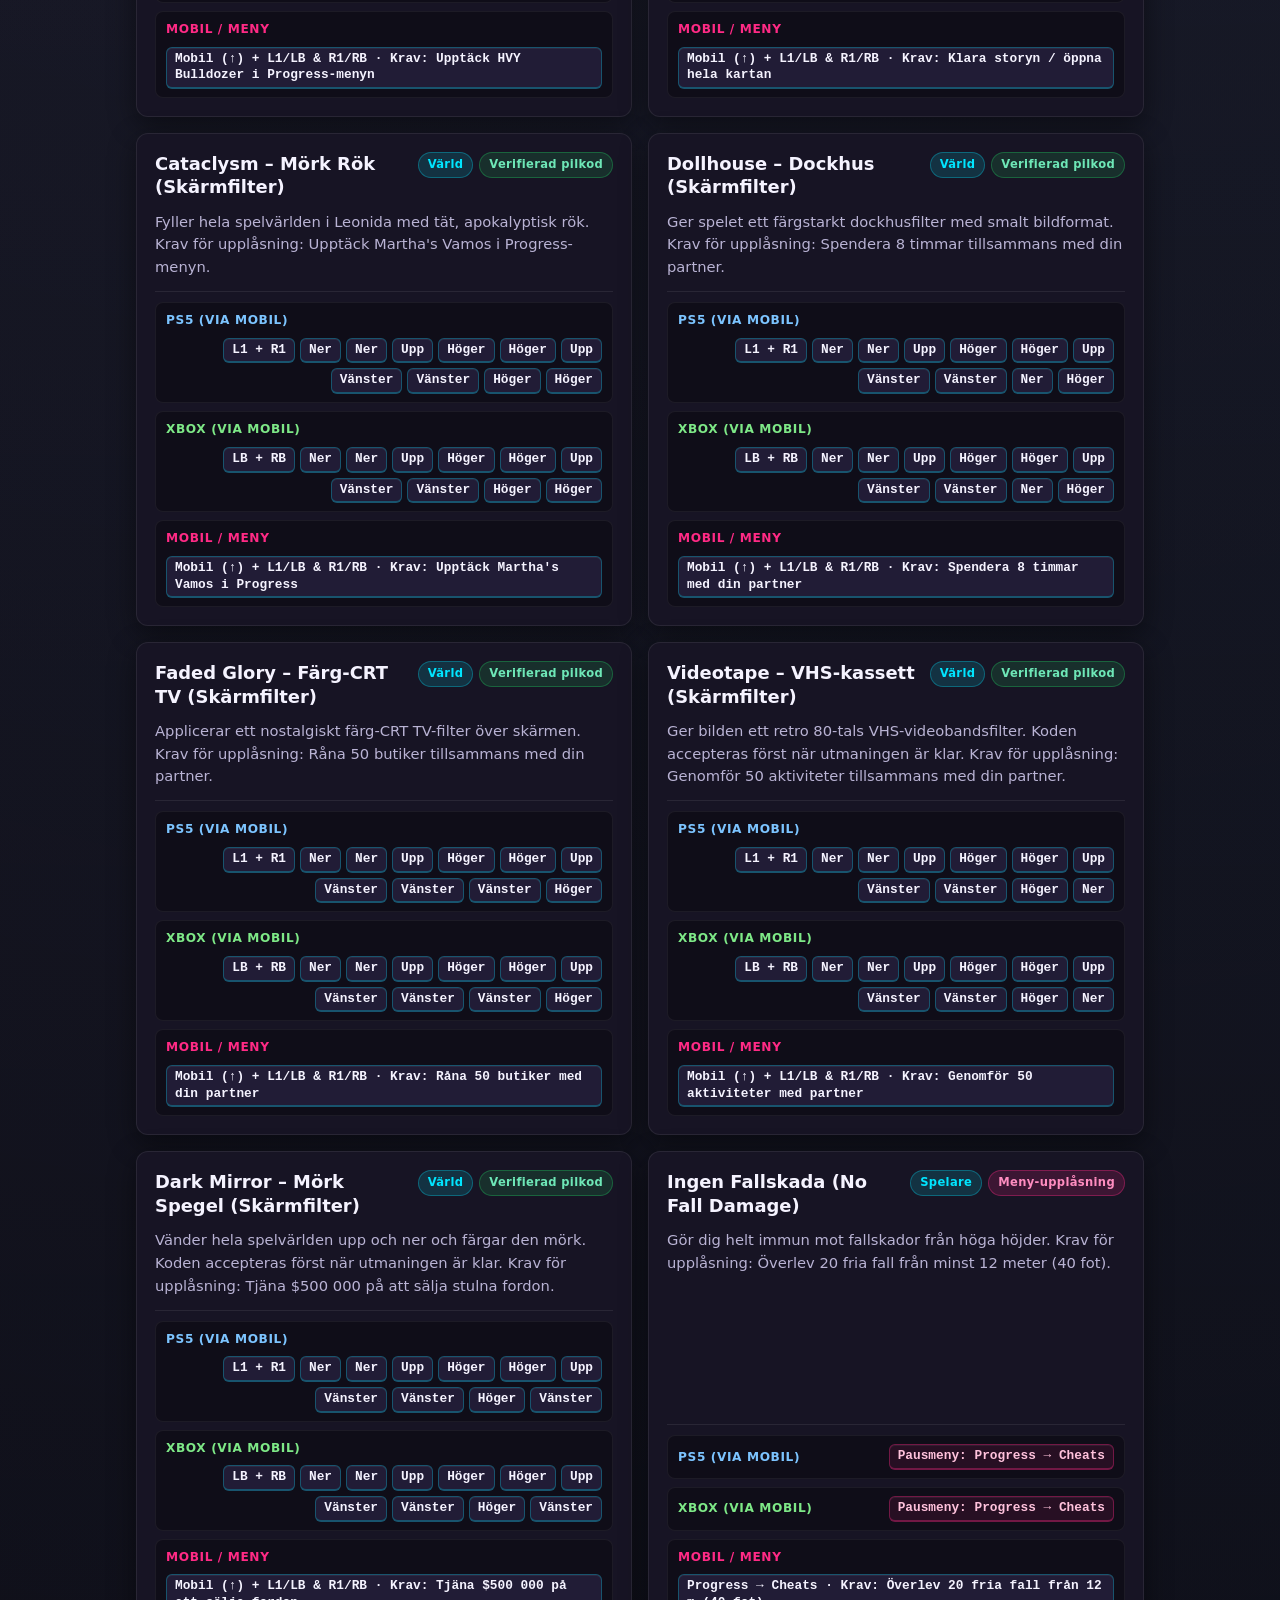
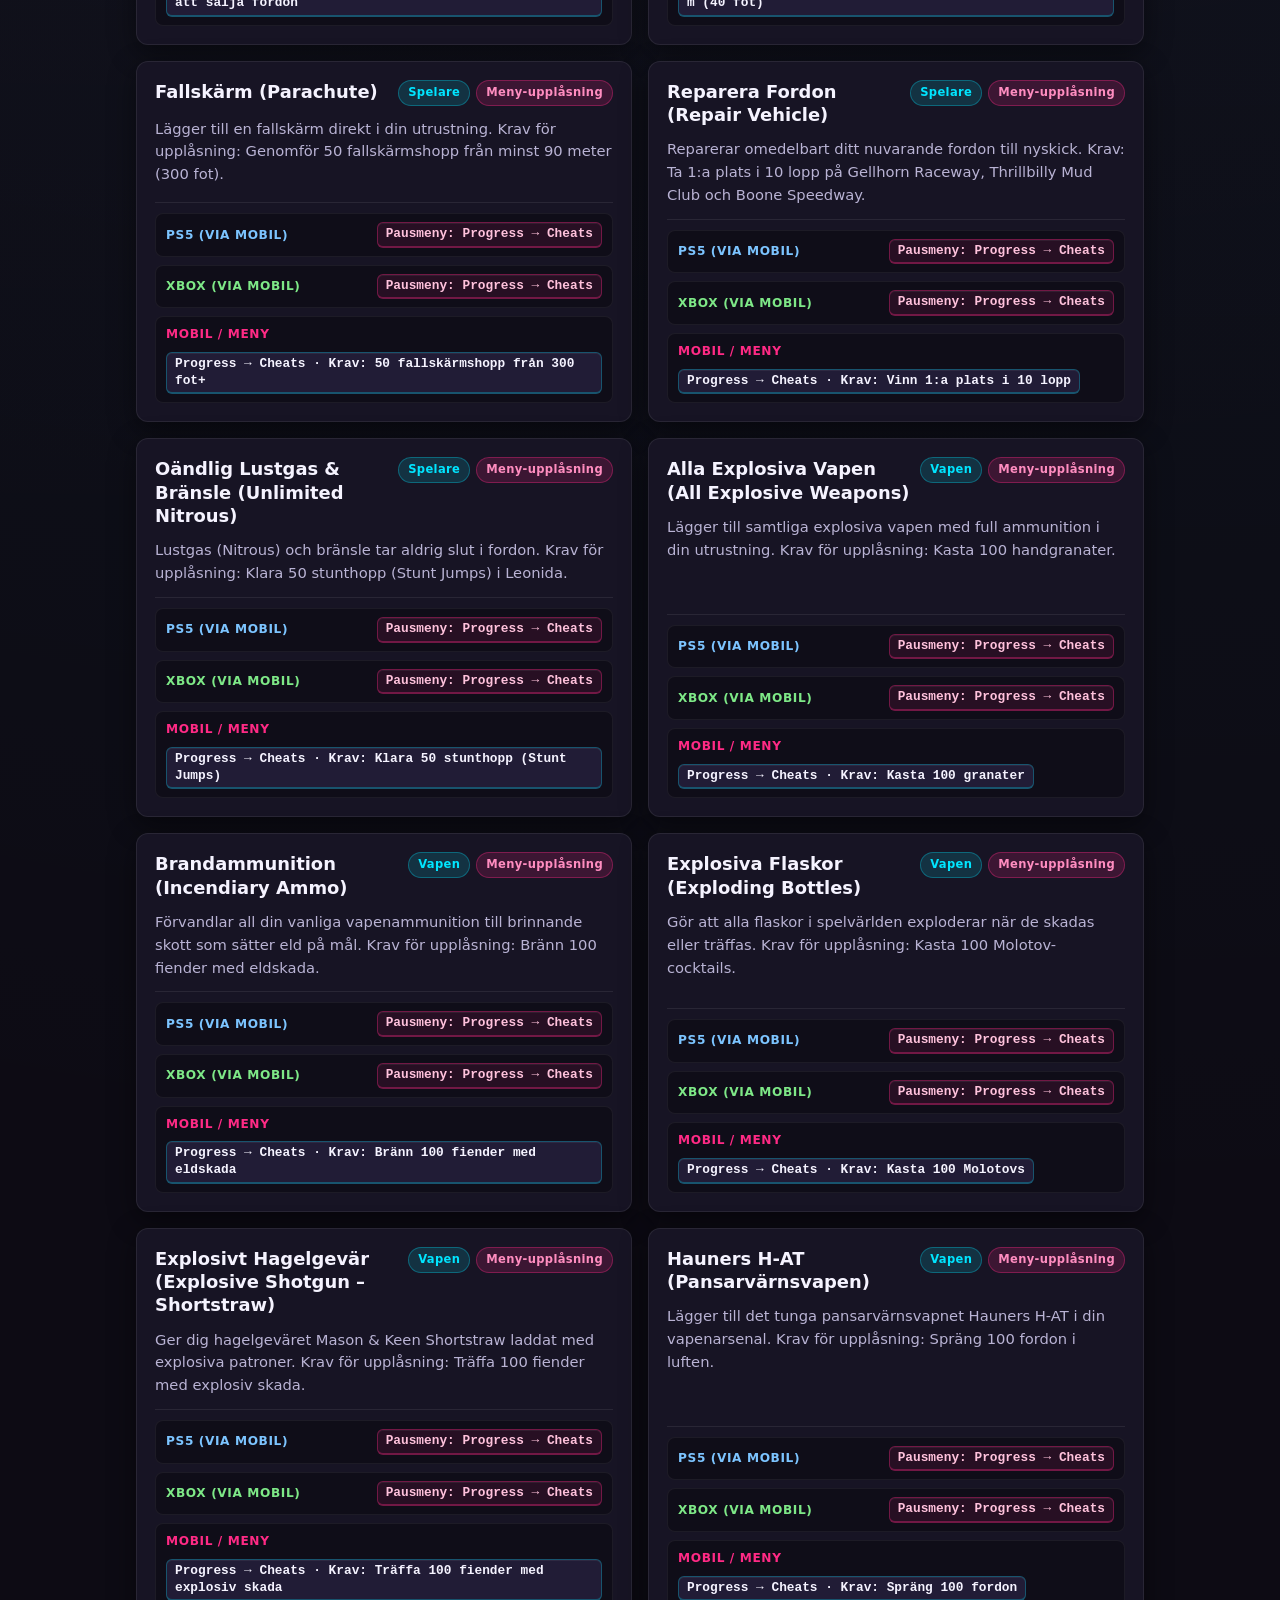
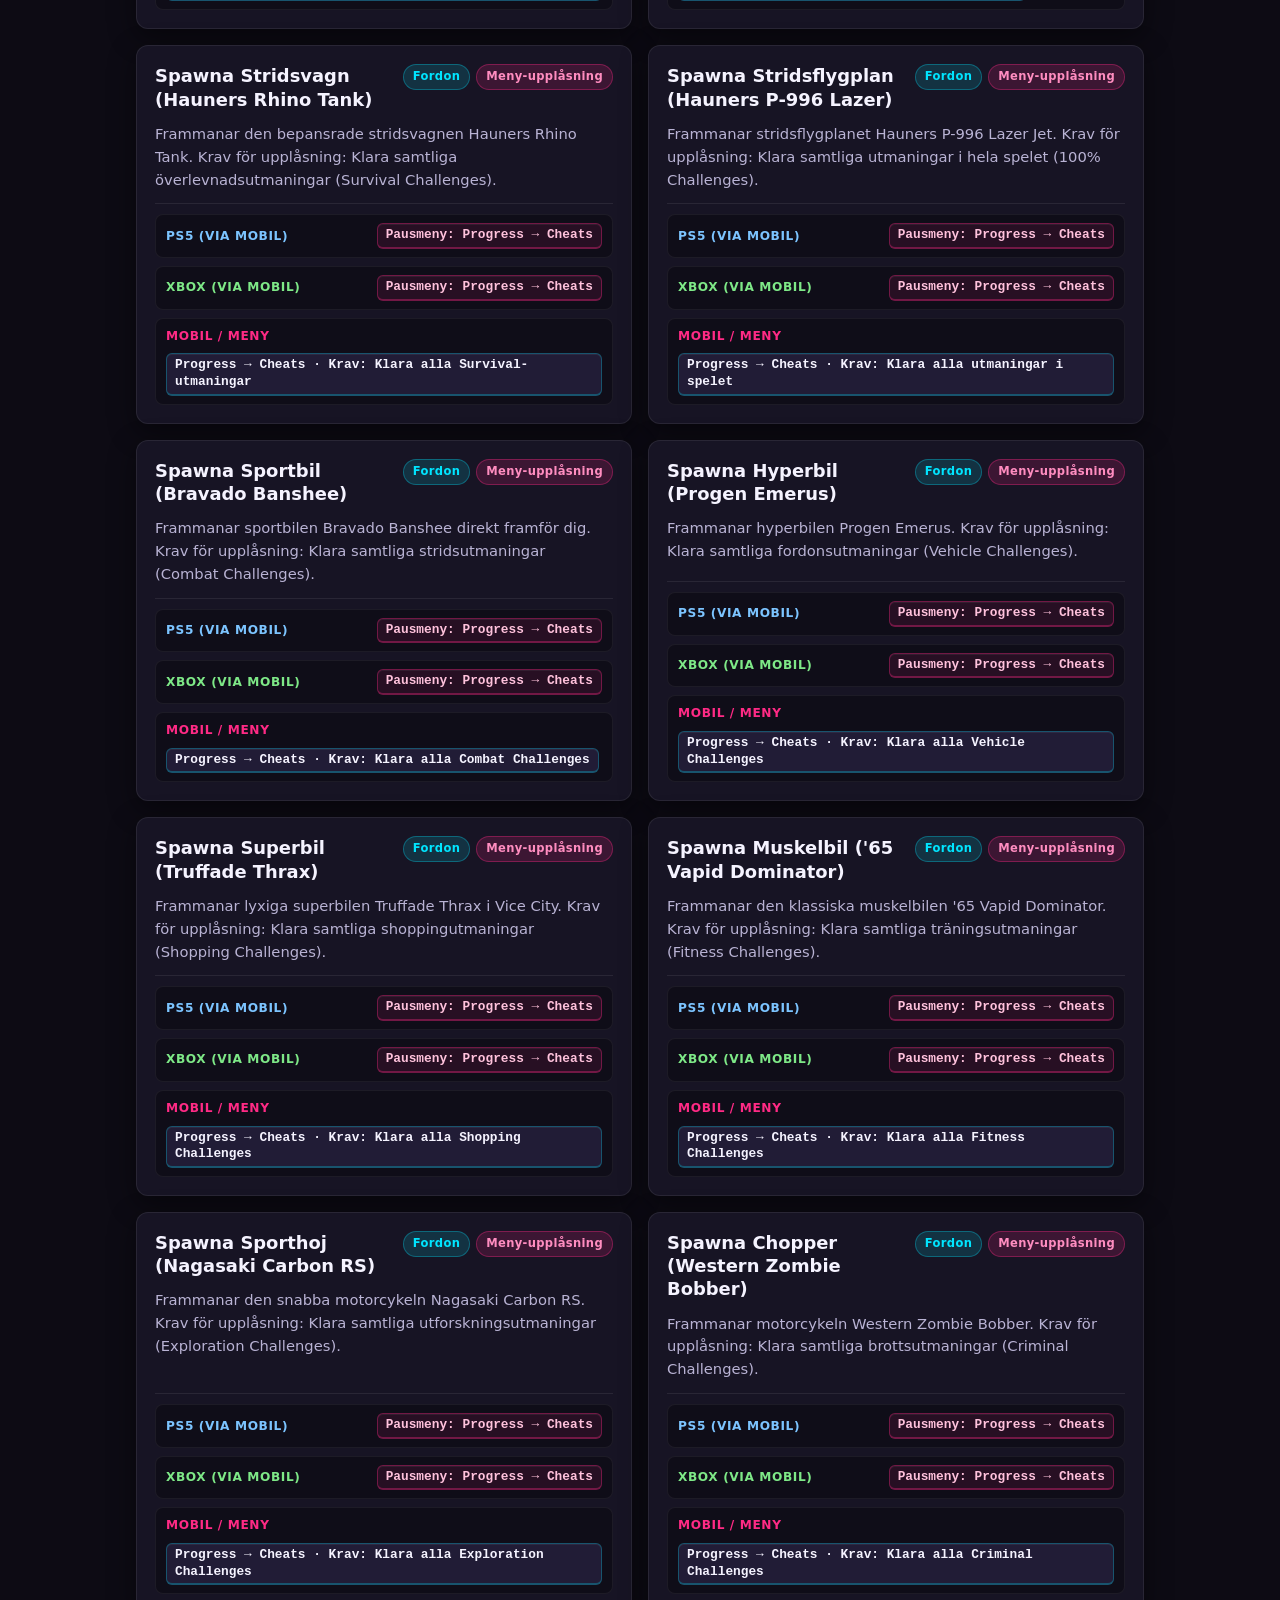
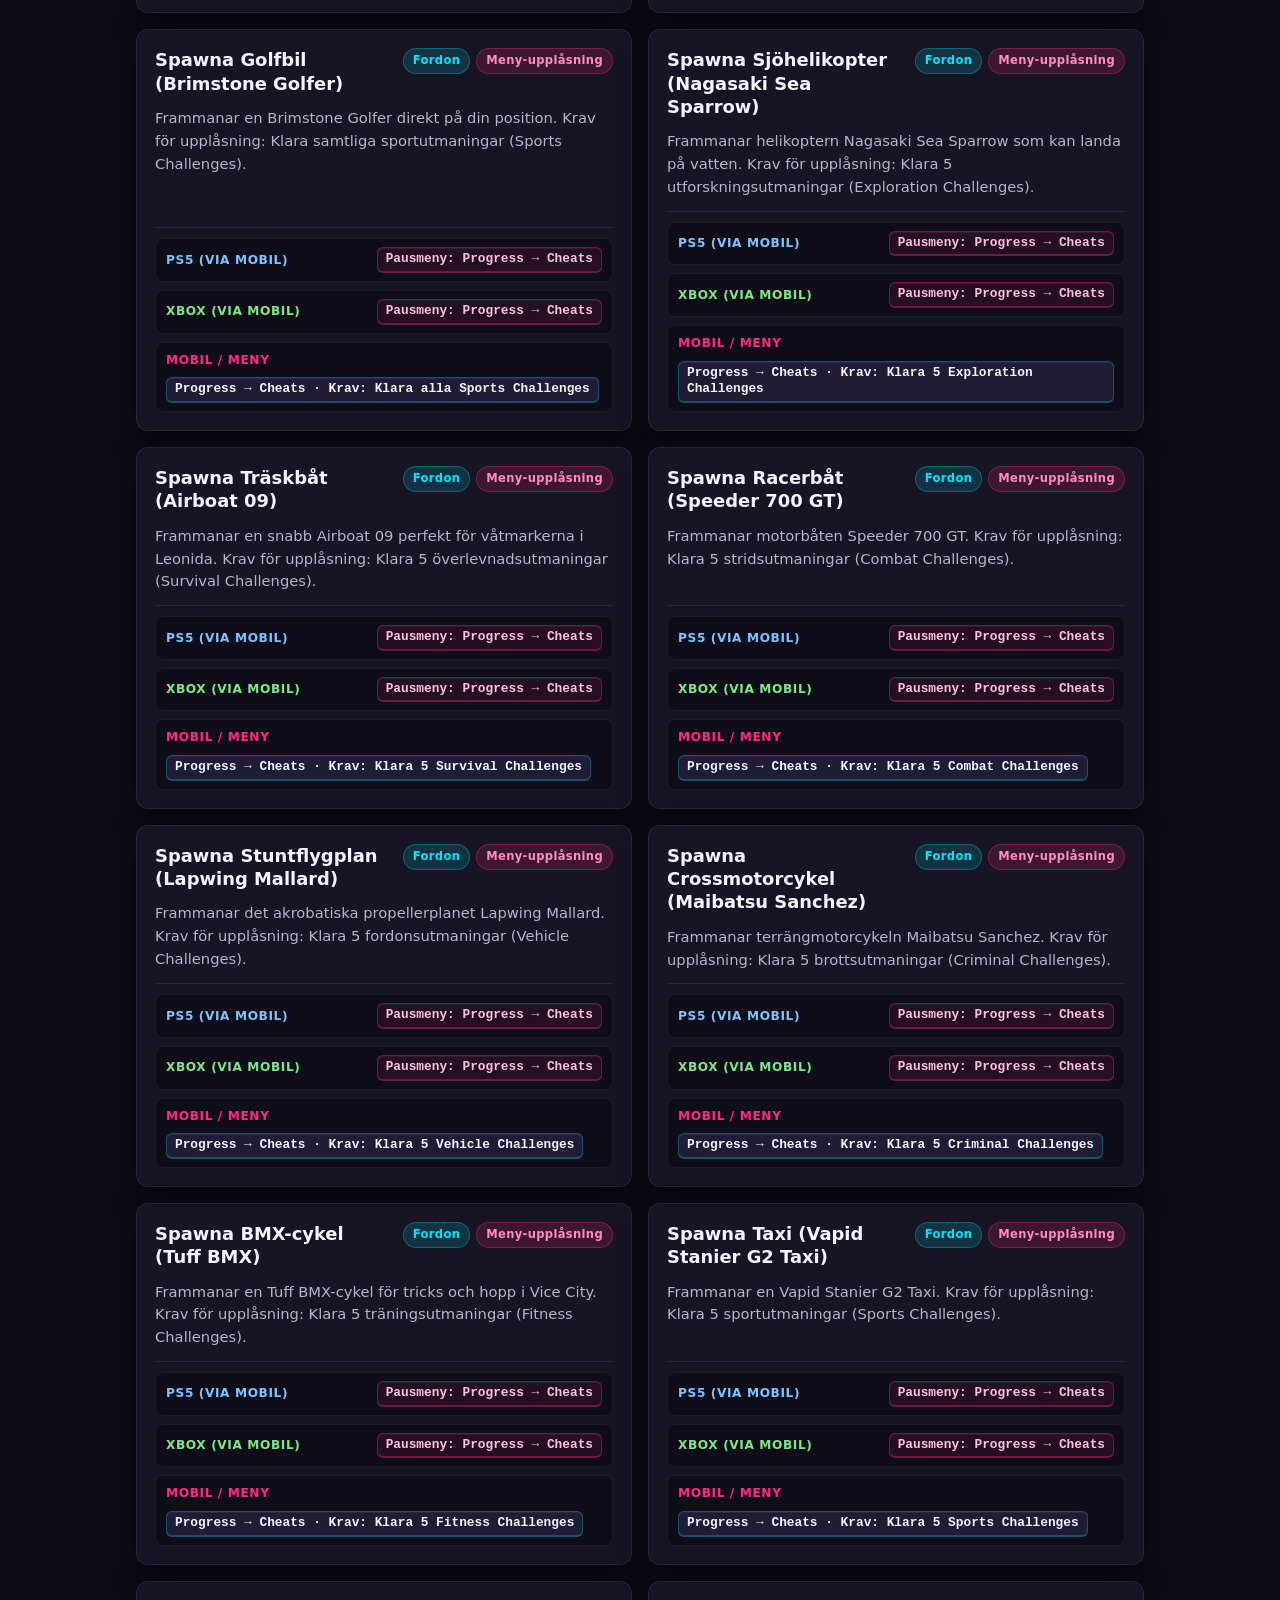
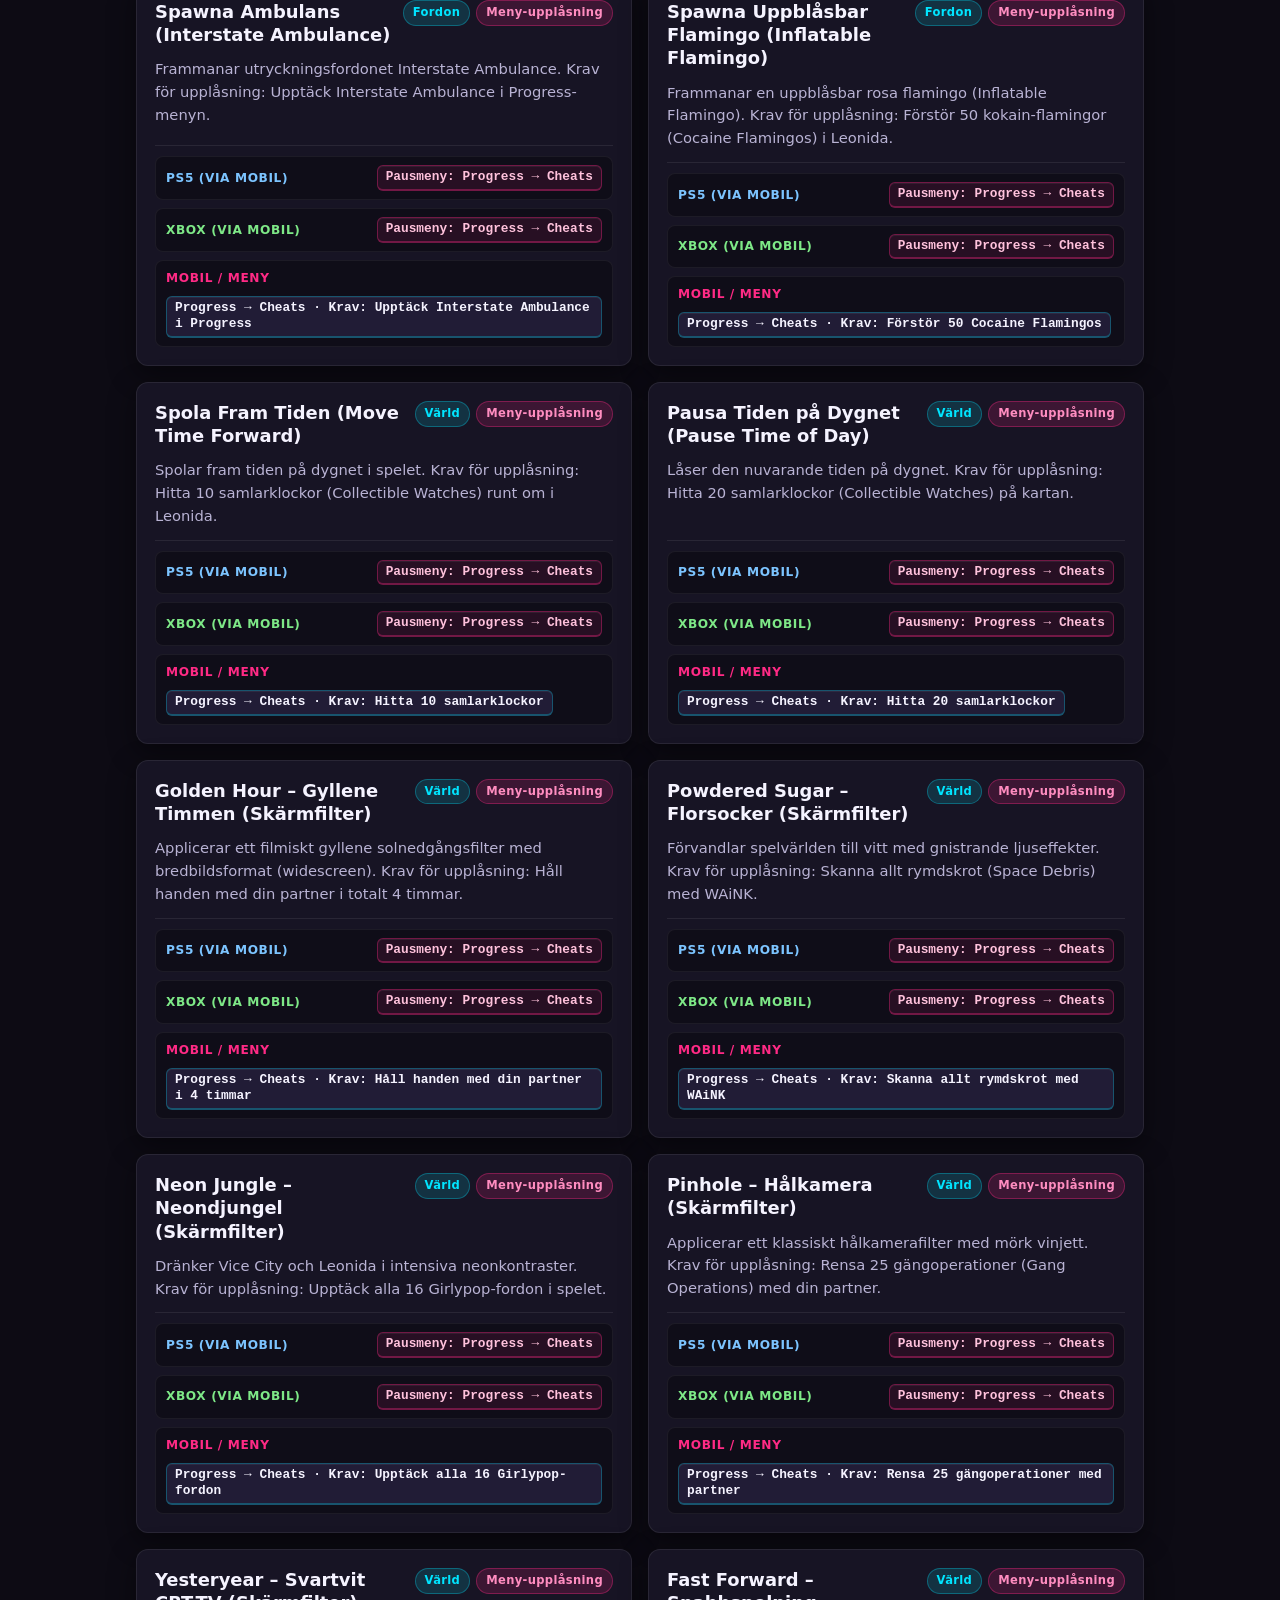
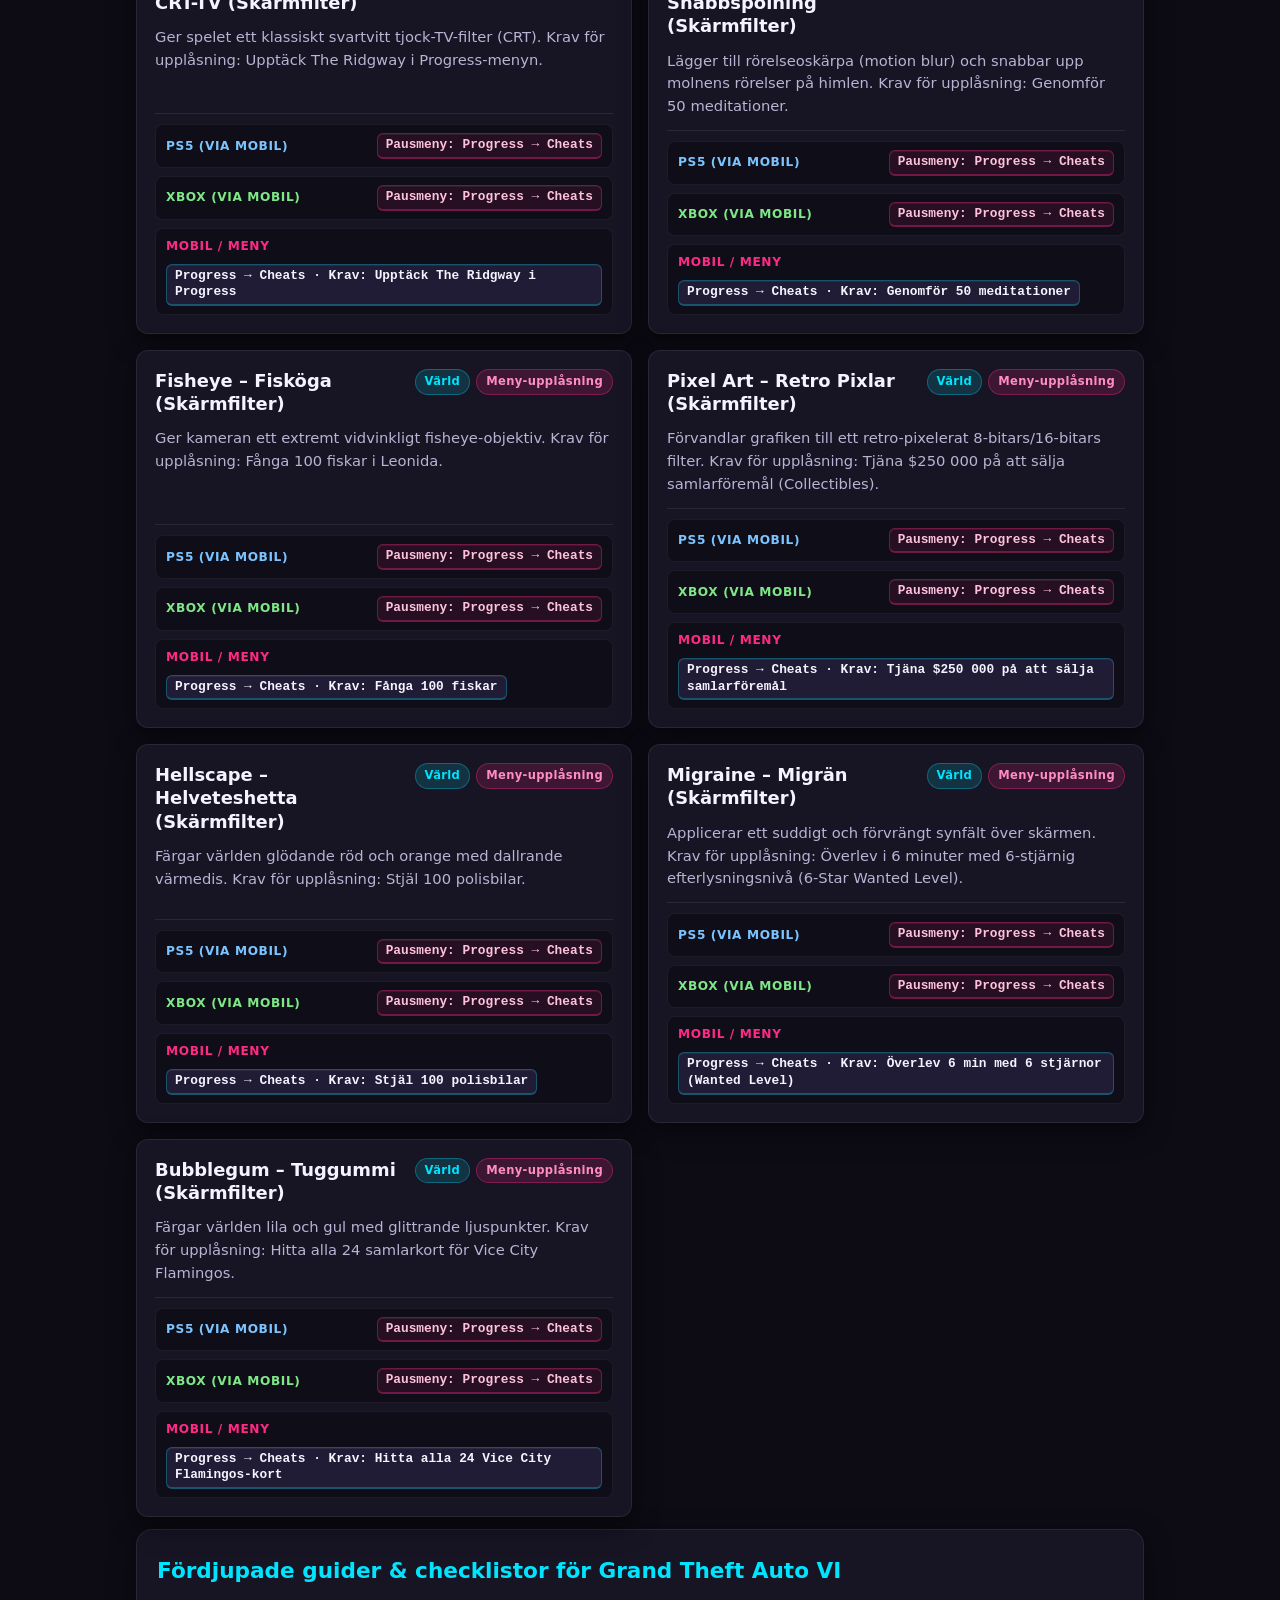
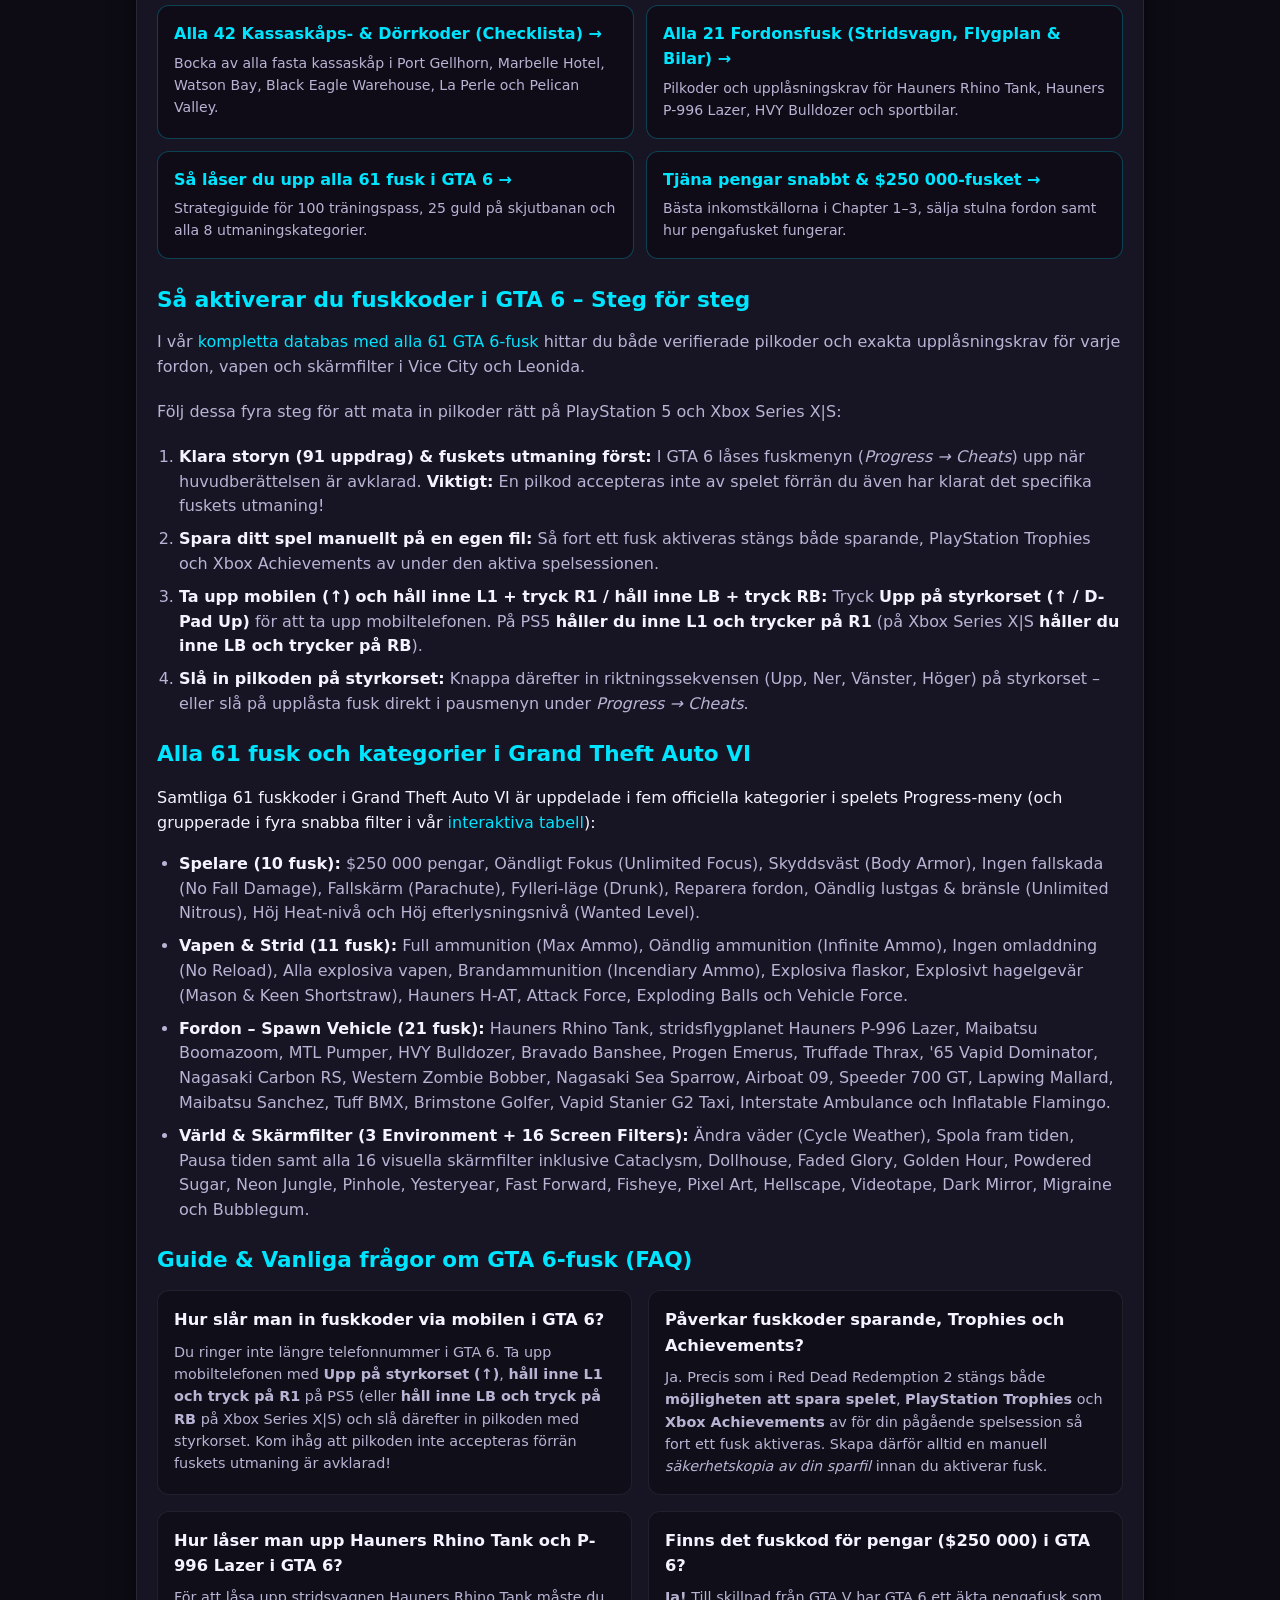
==== commit 665e1f41: "Add Videotape & Dark Mirror D-Pad codes (21 total) and Chatfield Storage safe 5800 (42 total)" ====
--- a/index.html
+++ b/index.html
@@ -7,7 +7,7 @@
   <link rel="alternate" hreflang="en" href="https://gta6hacks.se/en.html" />
   <link rel="alternate" hreflang="x-default" href="https://gta6hacks.se/en.html" />
   <title>GTA 6 Fuskkoder (PS5 &amp; Xbox) – Alla bekräftade koder (2026)</title>
-  <meta name="description" content="Alla 19 bekräftade pilkoder och 61 fusk till GTA 6 (Grand Theft Auto VI) för PS5 och Xbox Series X|S via mobilen, plus 41 fasta kassaskåps- &amp; dörrkoder.">
+  <meta name="description" content="Alla 21 bekräftade pilkoder och 61 fusk till GTA 6 (Grand Theft Auto VI) för PS5 och Xbox Series X|S via mobilen, plus 42 fasta kassaskåps- &amp; dörrkoder.">
   <meta name="robots" content="index, follow">
   <meta name="theme-color" content="#0d0b14">
   <link rel="canonical" href="https://gta6hacks.se/">
@@ -20,13 +20,13 @@
   <meta property="og:site_name" content="GTA 6 Fuskkoder Sverige">
   <meta property="og:url" content="https://gta6hacks.se/">
   <meta property="og:title" content="GTA 6 Fuskkoder (PS5 &amp; Xbox) – Alla bekräftade koder (2026)">
-  <meta property="og:description" content="Alla 19 bekräftade pilkoder och 61 fusk till GTA 6 för PS5 &amp; Xbox Series X|S, plus 41 fasta kassaskåps- &amp; dörrkoder i Story Mode.">
+  <meta property="og:description" content="Alla 21 bekräftade pilkoder och 61 fusk till GTA 6 för PS5 &amp; Xbox Series X|S, plus 42 fasta kassaskåps- &amp; dörrkoder i Story Mode.">
   <meta property="og:image" content="https://gta6hacks.se/logo.png">
 
   <!-- Twitter Card -->
   <meta name="twitter:card" content="summary_large_image">
   <meta name="twitter:title" content="GTA 6 Fuskkoder (PS5 &amp; Xbox) – Alla bekräftade koder (2026)">
-  <meta name="twitter:description" content="Alla 19 bekräftade pilkoder och 61 fusk till GTA 6 för PS5 &amp; Xbox Series X|S, plus 41 kassaskåpskoder i Story Mode.">
+  <meta name="twitter:description" content="Alla 21 bekräftade pilkoder och 61 fusk till GTA 6 för PS5 &amp; Xbox Series X|S, plus 42 kassaskåpskoder i Story Mode.">
   <meta name="twitter:image" content="https://gta6hacks.se/logo.png">
 
   <link rel="stylesheet" href="style.css?v=20261121c">
@@ -72,7 +72,7 @@
         "about": { "@id": "https://gta6hacks.se/#organization" },
         "inLanguage": "sv-SE",
         "datePublished": "2026-11-13",
-        "dateModified": "2026-11-24"
+        "dateModified": "2026-11-25"
       },
       {
         "@type": "FAQPage",
@@ -90,7 +90,7 @@
             "name": "Vilka är alla kassaskåpskoder och dörrkoder i GTA 6 Story Mode?",
             "acceptedAnswer": {
               "@type": "Answer",
-              "text": "Alla 41 verifierade fasta Story-, dörr- och kassaskåpskoder i GTA 6: Lab Fees (Chapter 1): Acid Lab / Moonstone Boutique (0420) och Brian's Lockup (7700). Pelican Valley: PC CLEAVES, kassaskåp 0072 och hamnbyggnad 0212 (Crabshack VF5 SMG). Port Gellhorn (Chapter 2): Brooks Boatworks (6823), La Cascara Motel (6969), Kingpin Bowling (0300) och Delights Cabaret / Afternoon Delight (2008). Chapter 3: Waxman Island Garage / First Impressions (2404), Yasmani's Jewelry Jobs – Casa de Empeño (1680), Richardson Jewelry (6815) och Donovan Banks & Co. (0104). Vice City & Balsero: La Perle Garage (92665), Black Eagle Warehouse kontorsdörr (789987) och kassaskåp (031462), North Balsero Lab / Take Out Kitty Litter (1999), Leonida Carrier Warehouse (9256), Marbelle Hotel Easter Egg (955214), Janjak's Garage (4444) och Illegal Sneaker Trade (4124). Chapter 4 & Watson Bay: Pilot Pete's Hangar / Passing the Torch (3718), Watson Bay Safehouse (1819 – VF-G1) och Palmer Fishing Warehouse (1887 – Guld-KZ-59). Hemliga garage & övriga koder: Father Scrumpy's Red Apple Orchard / Applesauce Bobcat (360782), Key Lento Party House / Spiderweb Coquette (092319), Abandoned House i Ambrosia (23554), Slator Towing Inc. på Gloriana Key (4567), Biker Hideout (1982), Cigar Import (1426), Randy's Wishlist Garage (2727), Sunrise RV Park (6769), Nova Auto Junkyard (7777), Cottonmouth Lake Trailer (44017), Mount Kalaga Shed (69185), Abandoned Laundry (62412), Farm Fix Meth Lab (2121), Casa Guardia (1965), Saber Shipping Facility (1122), Saber Shipping Yard (8046) och South Point Airfield UFO-bunker (2341)."
+              "text": "Alla 42 verifierade fasta Story-, dörr- och kassaskåpskoder i GTA 6: Lab Fees (Chapter 1): Acid Lab / Moonstone Boutique (0420) och Brian's Lockup (7700). Pelican Valley: PC CLEAVES, kassaskåp 0072 och hamnbyggnad 0212 (Crabshack VF5 SMG). Port Gellhorn (Chapter 2): Brooks Boatworks (6823), La Cascara Motel (6969), Kingpin Bowling (0300) och Delights Cabaret / Afternoon Delight (2008). Chapter 3: Waxman Island Garage / First Impressions (2404), Chatfield Storage & Logistics (5800), Yasmani's Jewelry Jobs – Casa de Empeño (1680), Richardson Jewelry (6815) och Donovan Banks & Co. (0104). Vice City & Balsero: La Perle Garage (92665), Black Eagle Warehouse kontorsdörr (789987) och kassaskåp (031462), North Balsero Lab / Take Out Kitty Litter (1999), Leonida Carrier Warehouse (9256), Marbelle Hotel Easter Egg (955214), Janjak's Garage (4444) och Illegal Sneaker Trade (4124). Chapter 4 & Watson Bay: Pilot Pete's Hangar / Passing the Torch (3718), Watson Bay Safehouse (1819 – VF-G1) och Palmer Fishing Warehouse (1887 – Guld-KZ-59). Hemliga garage & övriga koder: Father Scrumpy's Red Apple Orchard / Applesauce Bobcat (360782), Key Lento Party House / Spiderweb Coquette (092319), Abandoned House i Ambrosia (23554), Slator Towing Inc. på Gloriana Key (4567), Biker Hideout (1982), Cigar Import (1426), Randy's Wishlist Garage (2727), Sunrise RV Park (6769), Nova Auto Junkyard (7777), Cottonmouth Lake Trailer (44017), Mount Kalaga Shed (69185), Abandoned Laundry (62412), Farm Fix Meth Lab (2121), Casa Guardia (1965), Saber Shipping Facility (1122), Saber Shipping Yard (8046) och South Point Airfield UFO-bunker (2341)."
             }
           },
           {
@@ -154,11 +154,11 @@
         <a href="#kassaskapskoder"><strong>kassaskåpskoder för Chapter 2</strong></a>!
       </p>
       <p class="last-updated" data-i18n-html="lastUpdated">
-        Senast uppdaterad: <time datetime="2026-11-24">24 november 2026</time> &middot; Alla 61 fusk (19 pilkoder) &amp; 41 verifierade kassaskåps-/dörrkoder för PS5 &amp; Xbox Series X|S
+        Senast uppdaterad: <time datetime="2026-11-25">25 november 2026</time> &middot; Alla 61 fusk (21 pilkoder) &amp; 42 verifierade kassaskåps-/dörrkoder för PS5 &amp; Xbox Series X|S
       </p>
       <nav class="quick-nav" aria-label="Huvudmeny">
         <a href="#fuskkoder" data-i18n="navCheats">Alla 61 fuskkoder</a>
-        <a href="kassaskapskoder.html">Kassaskåp &amp; Dörrkoder (41)</a>
+        <a href="kassaskapskoder.html">Kassaskåp &amp; Dörrkoder (42)</a>
         <a href="fordonsfusk.html">Fordonsfusk (21)</a>
         <a href="utmaningar.html">Upplåsningsguide</a>
         <a href="pengaguide.html">Tjäna pengar snabbt</a>
@@ -230,8 +230,8 @@
             <span class="filter-label" data-i18n="categoryLabel">Kategori:</span>
             <div class="filter-buttons" id="category-filters">
               <button type="button" class="filter-btn active" data-category="Alla" data-i18n="filterAll">Alla (61)</button>
-              <button type="button" class="filter-btn" data-category="Verifierade">19 Klara koder</button>
-              <button type="button" class="filter-btn" data-category="Kassaskap">Kassaskåp &amp; Dörrar (41)</button>
+              <button type="button" class="filter-btn" data-category="Verifierade">21 Klara koder</button>
+              <button type="button" class="filter-btn" data-category="Kassaskap">Kassaskåp &amp; Dörrar (42)</button>
               <button type="button" class="filter-btn" data-category="Spelare" data-i18n="catPlayer">Spelare</button>
               <button type="button" class="filter-btn" data-category="Vapen" data-i18n="catWeapons">Vapen</button>
               <button type="button" class="filter-btn" data-category="Fordon" data-i18n="catVehicles">Fordon</button>
@@ -277,7 +277,7 @@
       <section class="safe-codes-strip" id="kassaskapskoder" aria-label="Kassaskåpskoder Chapter 2 i Port Gellhorn">
         <div class="safe-strip-header">
           <h2 class="safe-strip-title">Kassaskåpskoder – Chapter 2 (Port Gellhorn)</h2>
-          <a href="kassaskapskoder.html" class="safe-strip-link">Alla 41 koder &amp; checklista &rarr;</a>
+          <a href="kassaskapskoder.html" class="safe-strip-link">Alla 42 koder &amp; checklista &rarr;</a>
         </div>
         <div class="safe-strip-grid">
           <div class="safe-strip-item">
@@ -294,7 +294,7 @@
           </div>
         </div>
         <p class="safe-strip-note">
-          Port Gellhorn (Chapter 2) &middot; <a href="kassaskapskoder.html">Se alla 41 fasta kassaskåps- &amp; dörrkoder inkl. Red Apple Orchard, Marbelle Hotel &amp; Watson Bay &rarr;</a>
+          Port Gellhorn (Chapter 2) &middot; <a href="kassaskapskoder.html">Se alla 42 fasta kassaskåps- &amp; dörrkoder inkl. Red Apple Orchard, Marbelle Hotel &amp; Watson Bay &rarr;</a>
         </p>
       </section>
 
@@ -331,6 +331,8 @@
                 <tr><td><strong>Cataclysm – Mörk Rök (Skärmfilter)</strong></td><td>Värld</td><td><code>Ner, Ner, Upp, Höger, Höger, Upp, Vänster, Vänster, Höger, Höger</code></td><td>Upptäck Martha&apos;s Vamos i Progress</td></tr>
                 <tr><td><strong>Dollhouse – Dockhus (Skärmfilter)</strong></td><td>Värld</td><td><code>Ner, Ner, Upp, Höger, Höger, Upp, Vänster, Vänster, Ner, Höger</code></td><td>Spendera 8 timmar med din partner</td></tr>
                 <tr><td><strong>Faded Glory – Färg-CRT TV (Skärmfilter)</strong></td><td>Värld</td><td><code>Ner, Ner, Upp, Höger, Höger, Upp, Vänster, Vänster, Vänster, Höger</code></td><td>Råna 50 butiker med din partner</td></tr>
+                <tr><td><strong>Videotape – VHS-kassett (Skärmfilter)</strong></td><td>Värld</td><td><code>Ner, Ner, Upp, Höger, Höger, Upp, Vänster, Vänster, Höger, Ner</code></td><td>Genomför 50 aktiviteter med partner</td></tr>
+                <tr><td><strong>Dark Mirror – Mörk Spegel (Skärmfilter)</strong></td><td>Värld</td><td><code>Ner, Ner, Upp, Höger, Höger, Upp, Vänster, Vänster, Höger, Vänster</code></td><td>Tjäna $500 000 på att sälja fordon</td></tr>
               </tbody>
             </table>
           </div>
@@ -385,7 +387,7 @@
         <h2>Fördjupade guider &amp; checklistor för Grand Theft Auto VI</h2>
         <div class="guide-nav-cards">
           <a href="kassaskapskoder.html" class="guide-nav-card">
-            <strong>Alla 41 Kassaskåps- &amp; Dörrkoder (Checklista) &rarr;</strong>
+            <strong>Alla 42 Kassaskåps- &amp; Dörrkoder (Checklista) &rarr;</strong>
             <span>Bocka av alla fasta kassaskåp i Port Gellhorn, Marbelle Hotel, Watson Bay, Black Eagle Warehouse, La Perle och Pelican Valley.</span>
           </a>
           <a href="fordonsfusk.html" class="guide-nav-card">
@@ -523,7 +525,7 @@
             <a href="https://www.xbox.com/sv-SE/" target="_blank" rel="noopener noreferrer">Xbox Sverige</a>.
           </p>
           <p data-i18n-html="aboutP2">
-            Har du hittat en ny pilkod till något av de 42 upplåsningsfusken eller vill rapportera en rättelse?
+            Har du hittat en ny pilkod till något av de 40 upplåsningsfusken eller vill rapportera en rättelse?
             Kontakta redaktionen på <a href="mailto:kontakt@gta6hacks.se">kontakt@gta6hacks.se</a> eller läs mer om hur
             vi hanterar data och annonser på vår sida för <a href="integritet.html">integritetspolicy och cookies</a>.
           </p>
@@ -617,7 +619,7 @@
     </div>
   </div>
 
-  <script src="script.js?v=20261124" defer></script>
+  <script src="script.js?v=20261125" defer></script>
   <script data-goatcounter="https://gta6hacks.goatcounter.com/count"
           async src="https://gc.zgo.at/count.js"></script>
 </body>
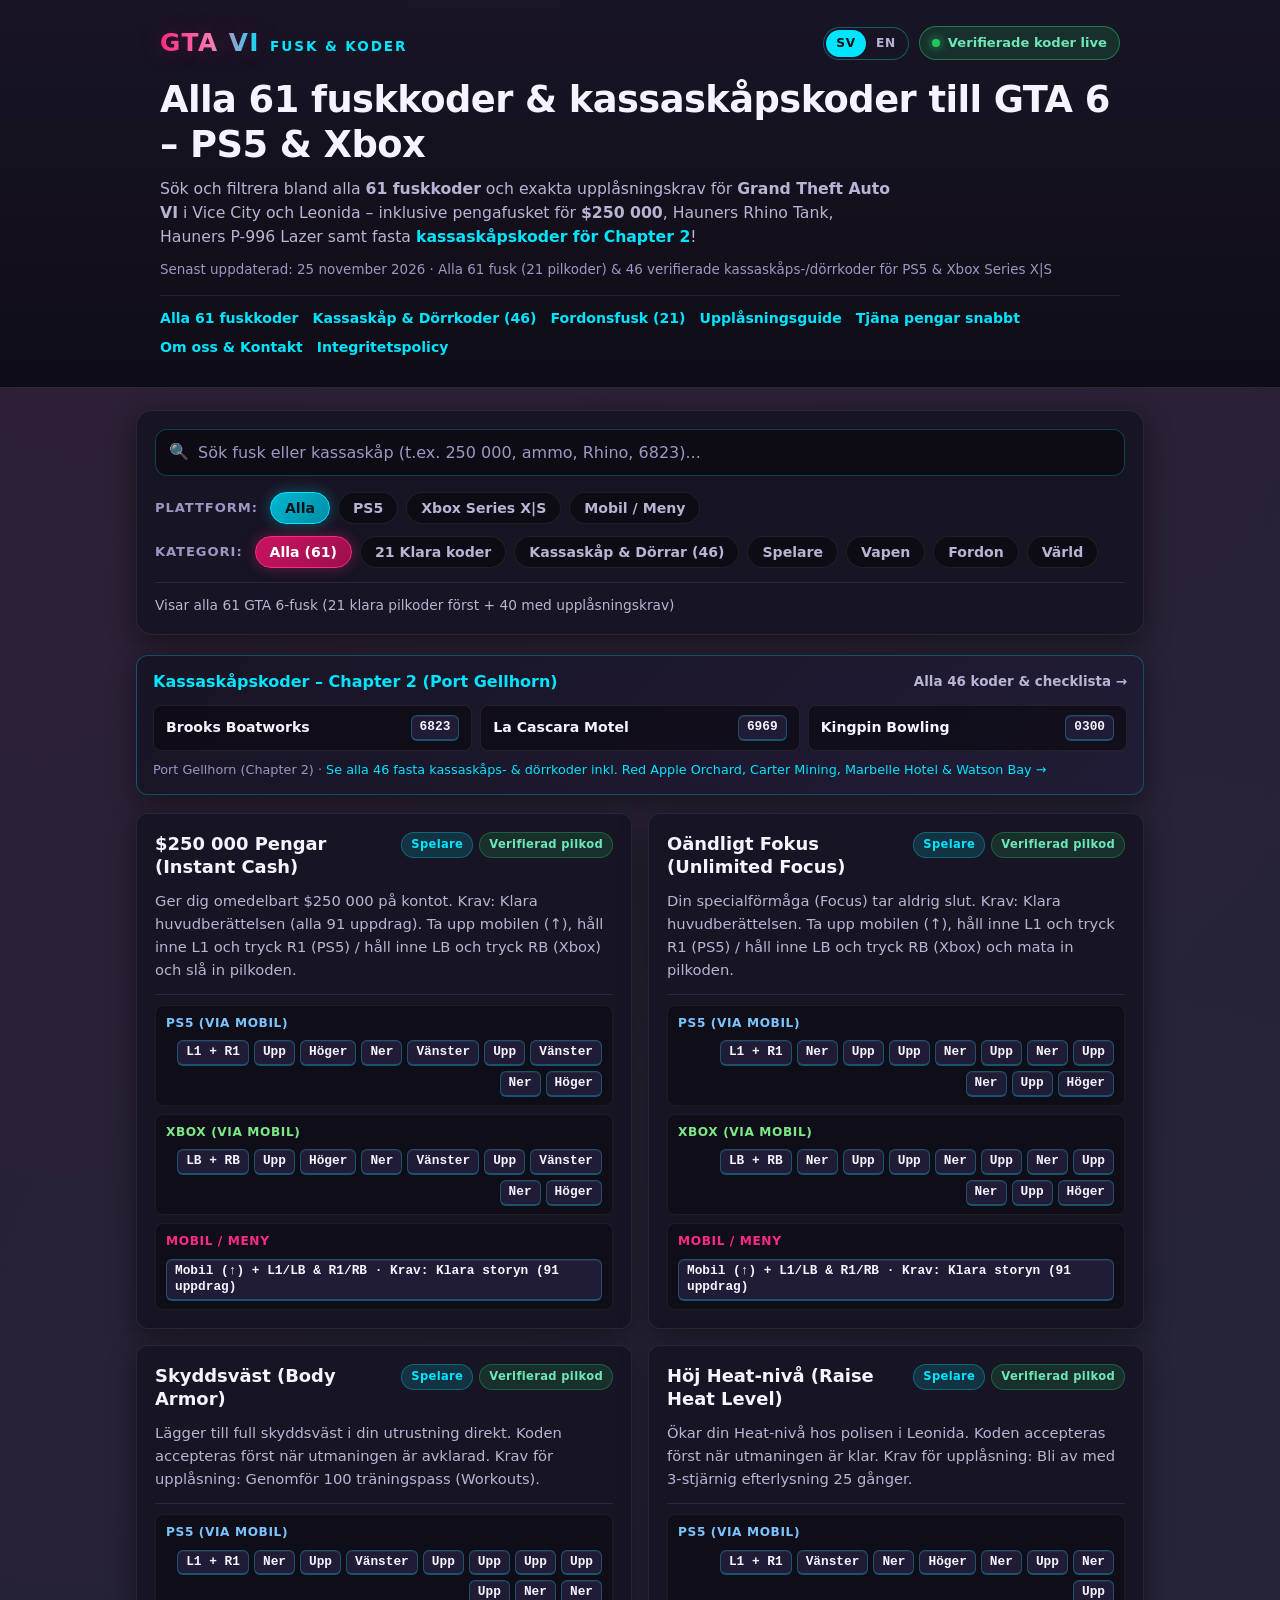
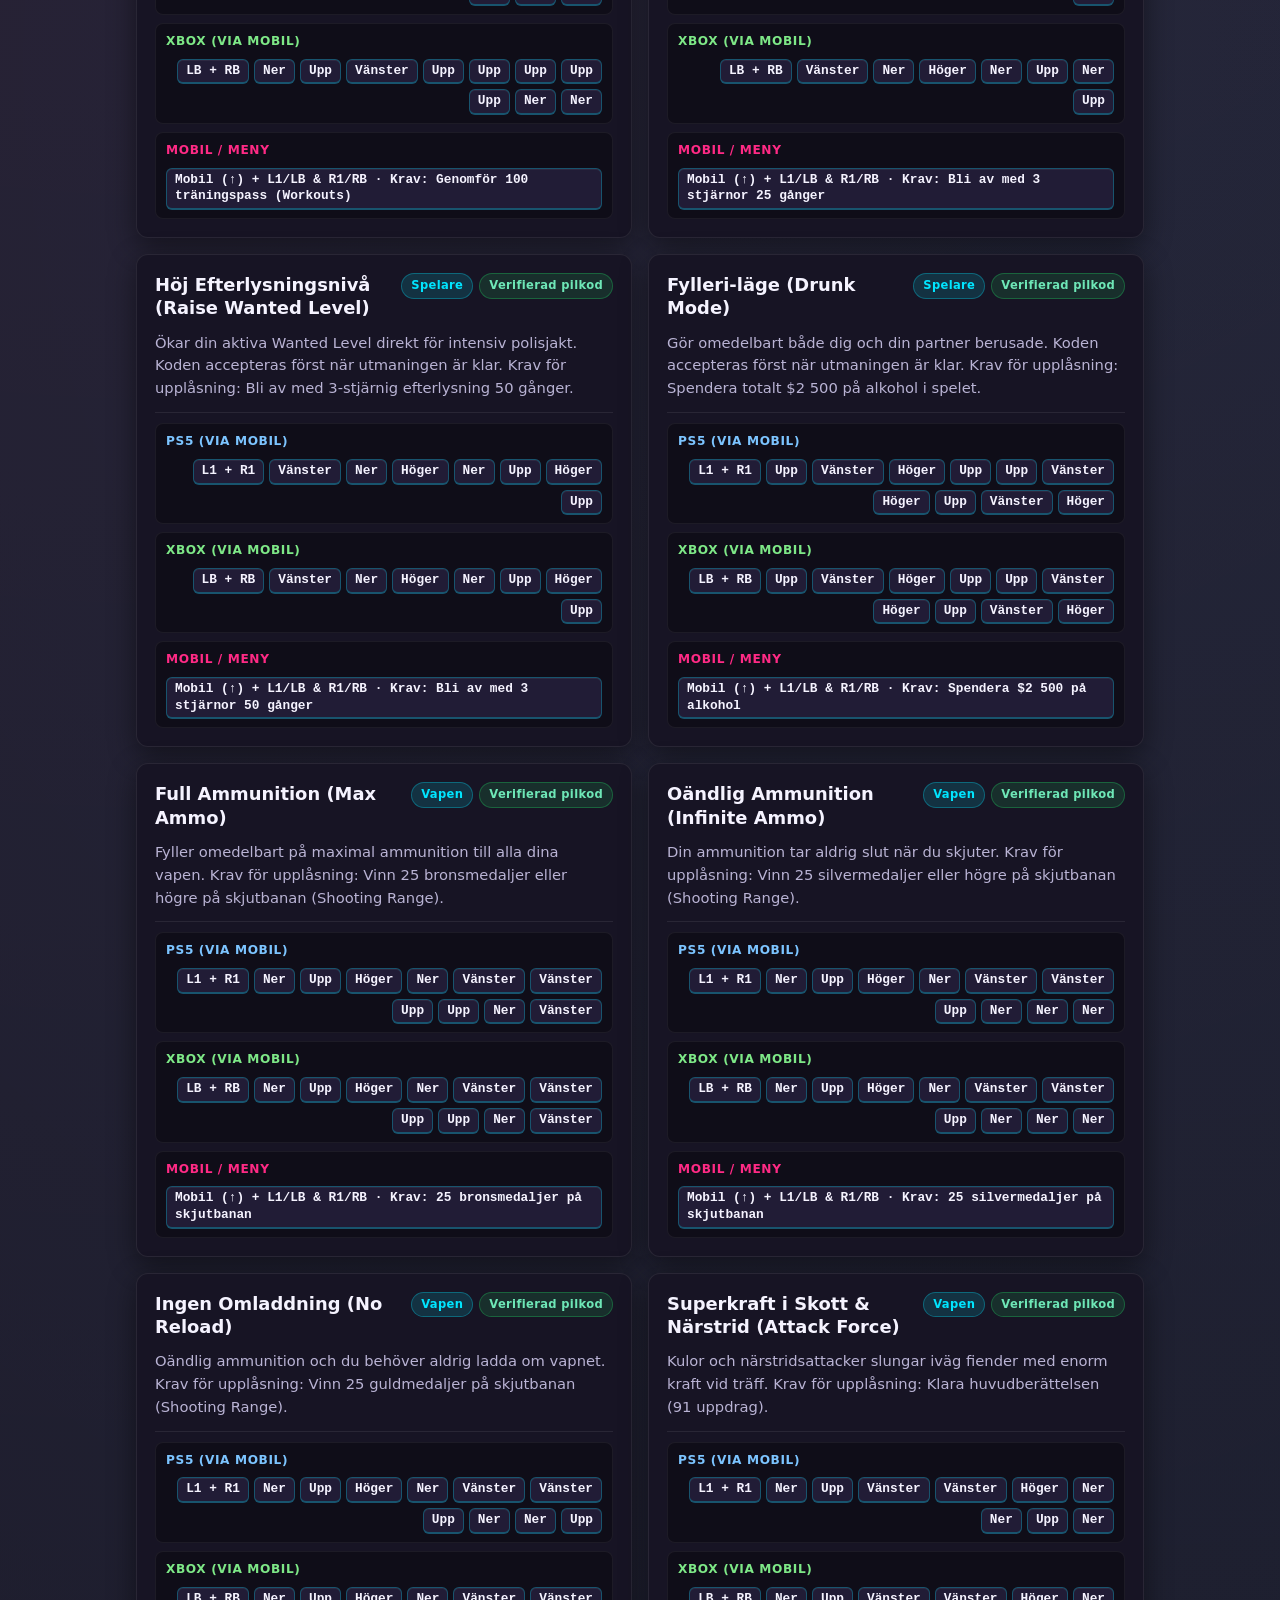
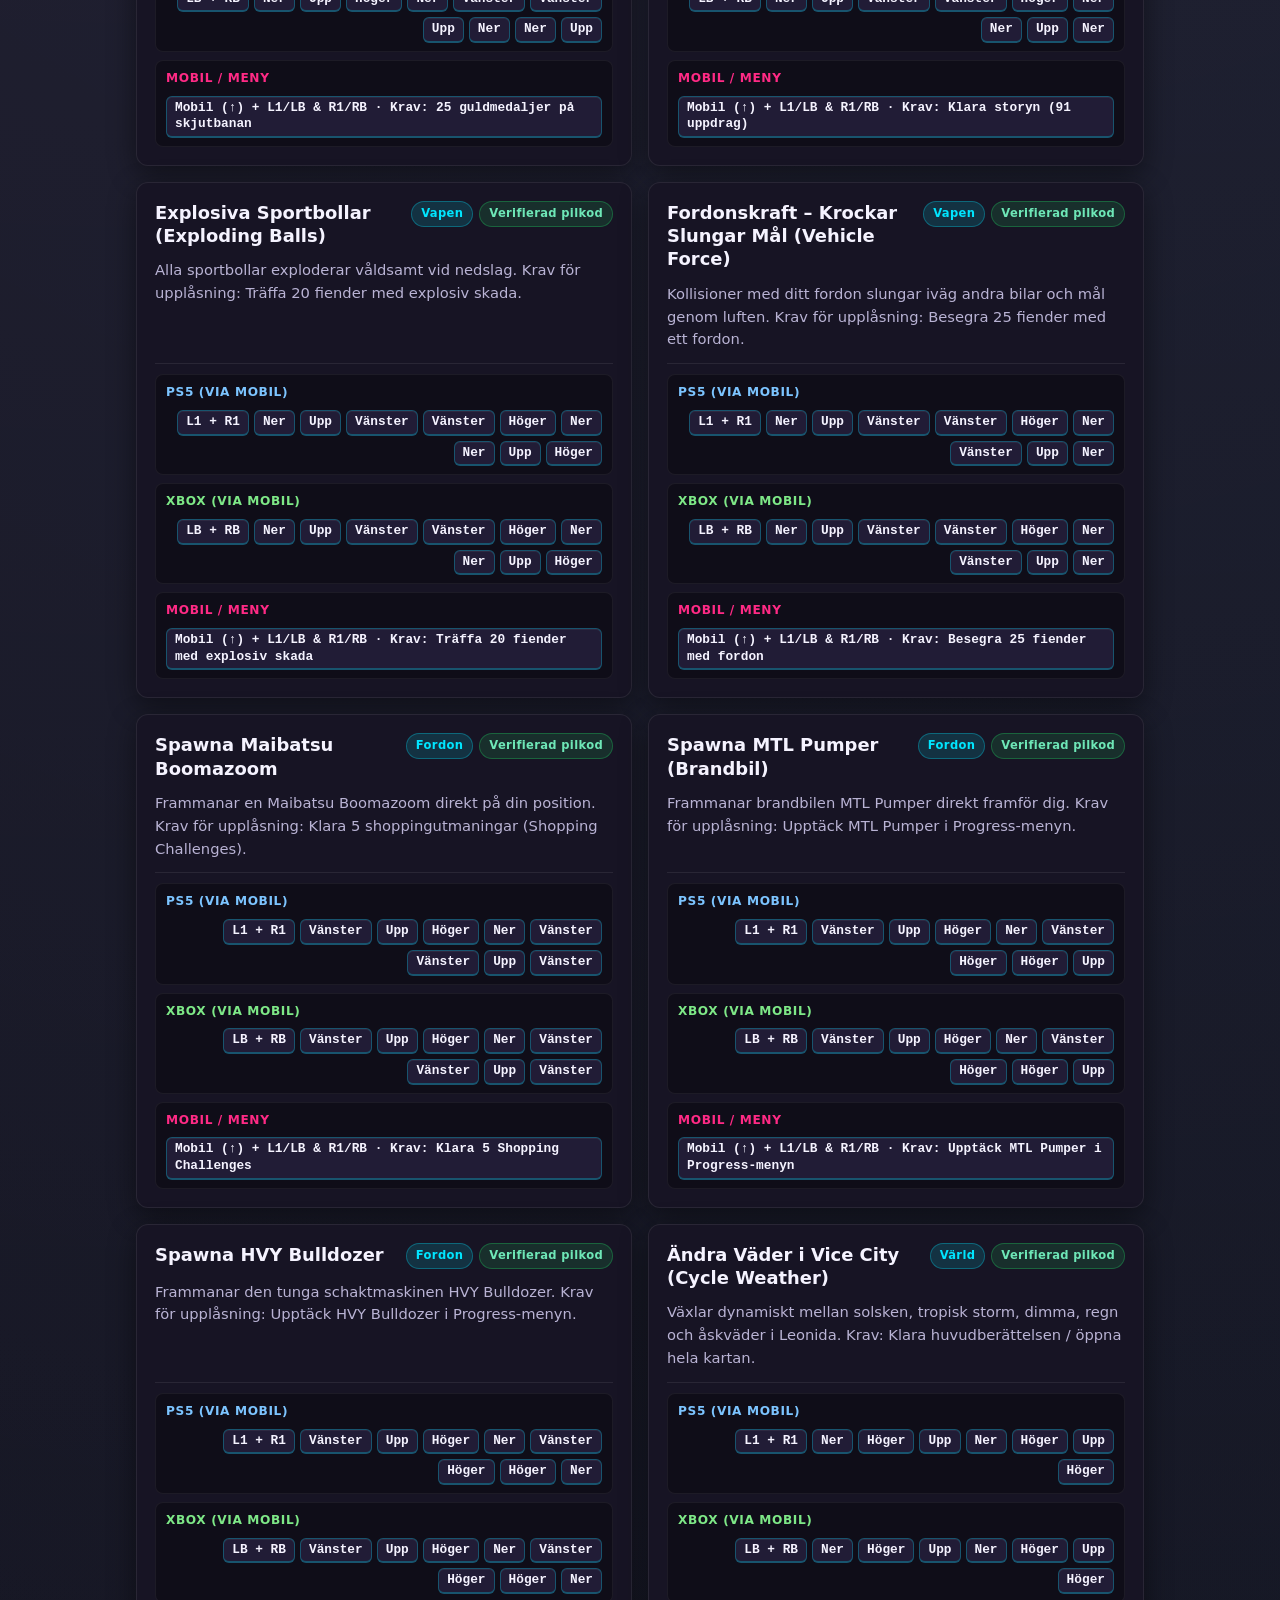
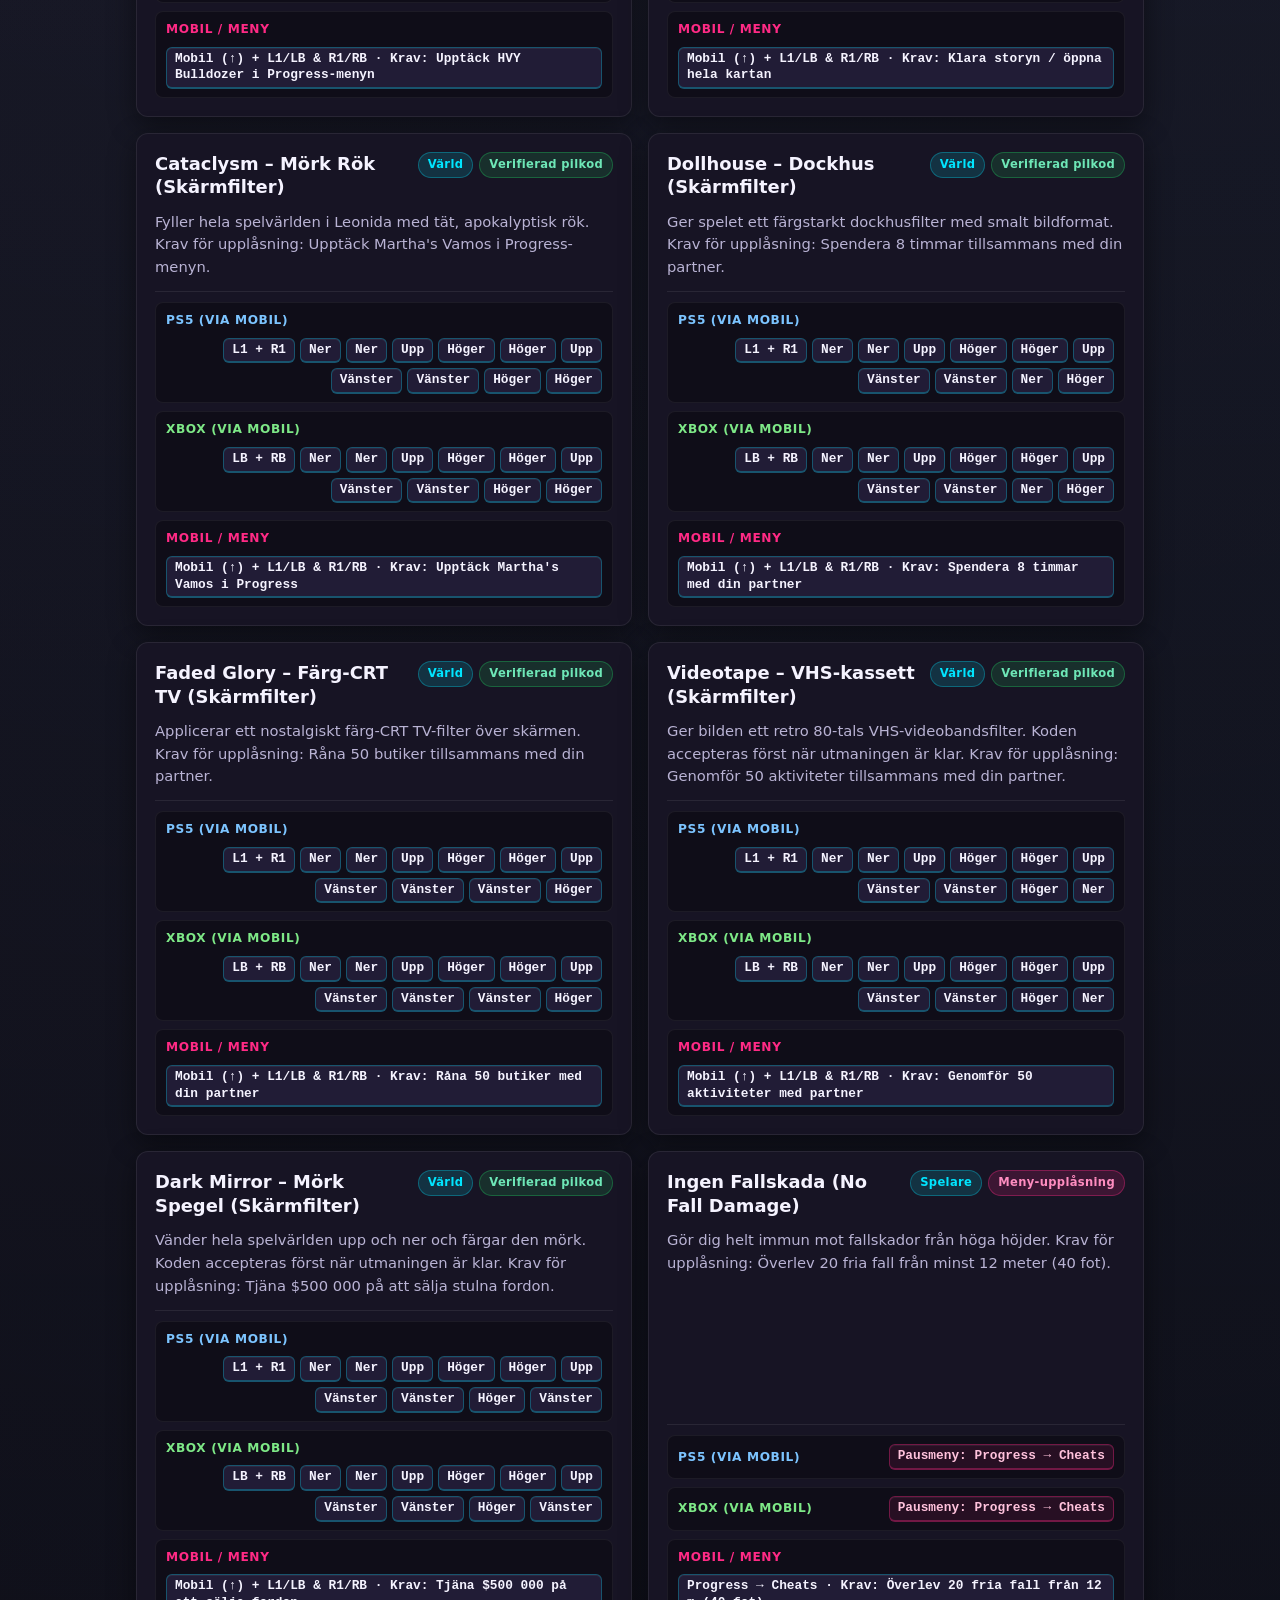
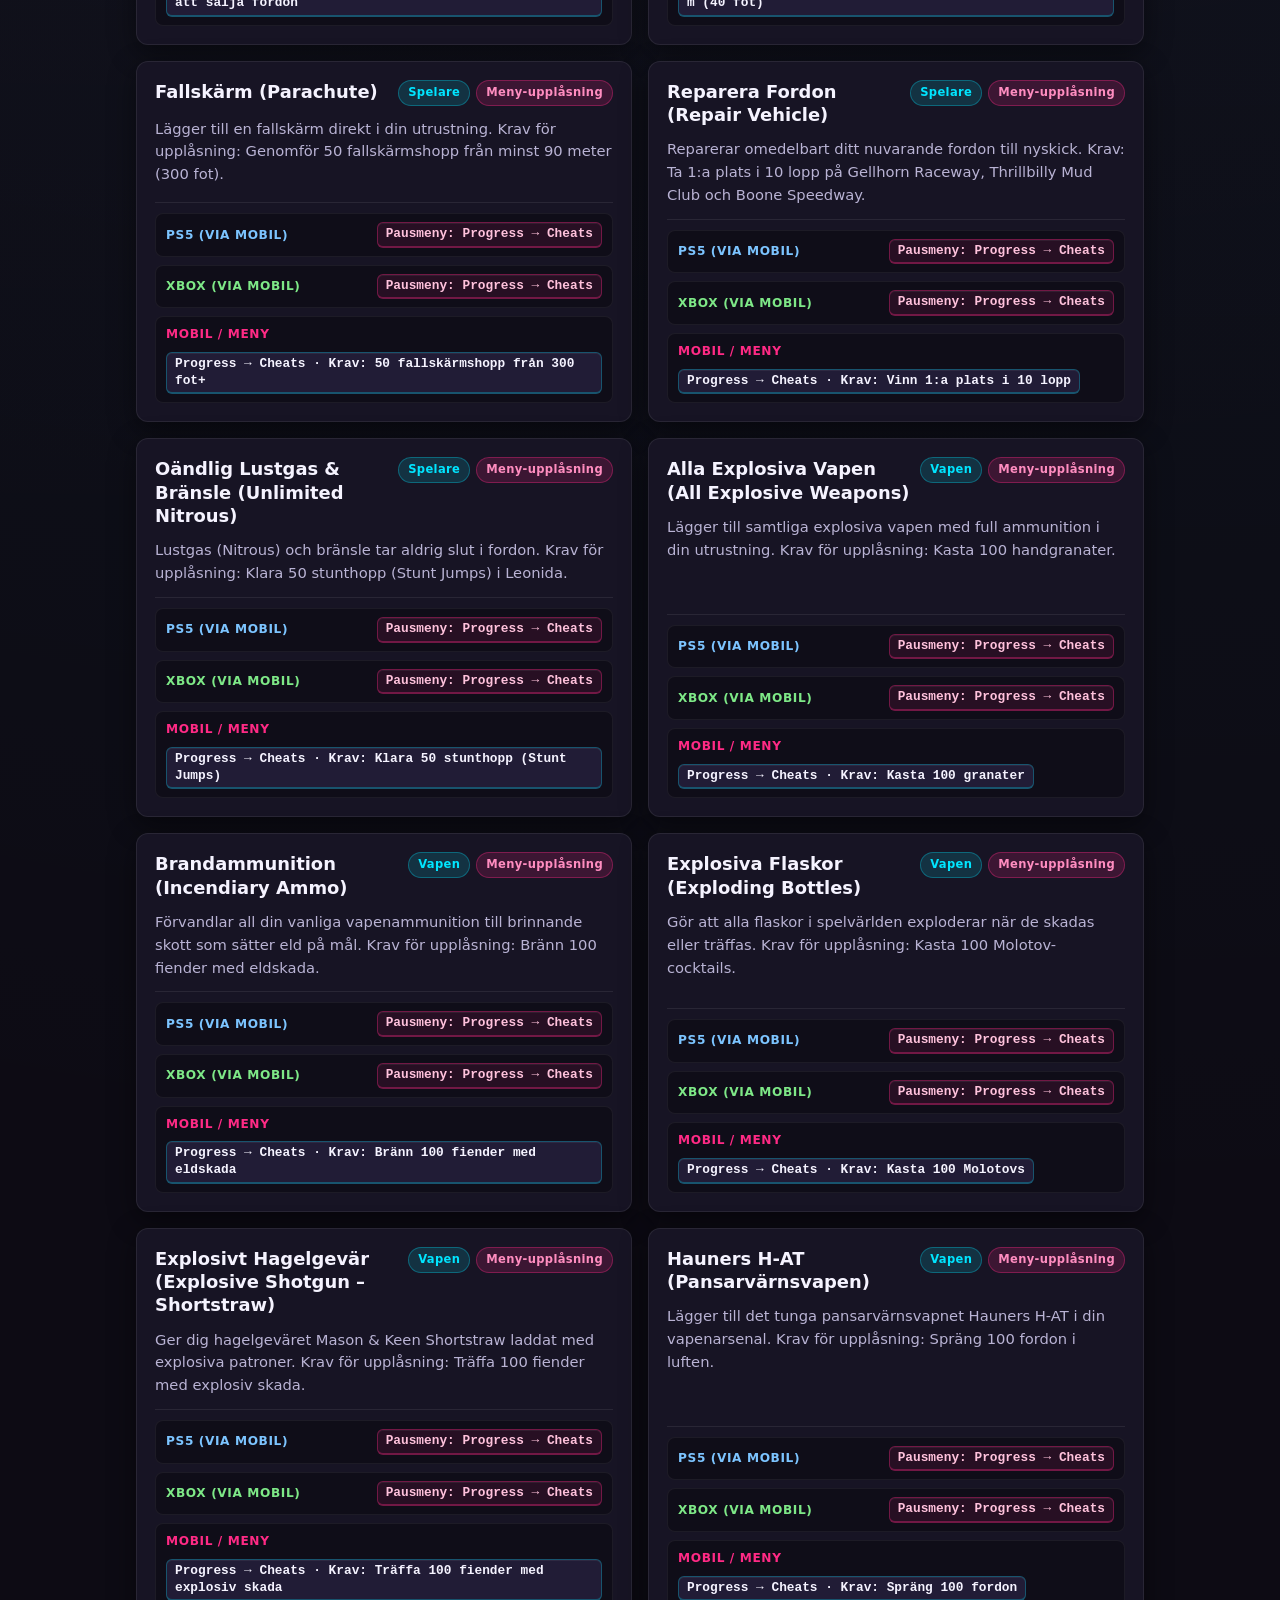
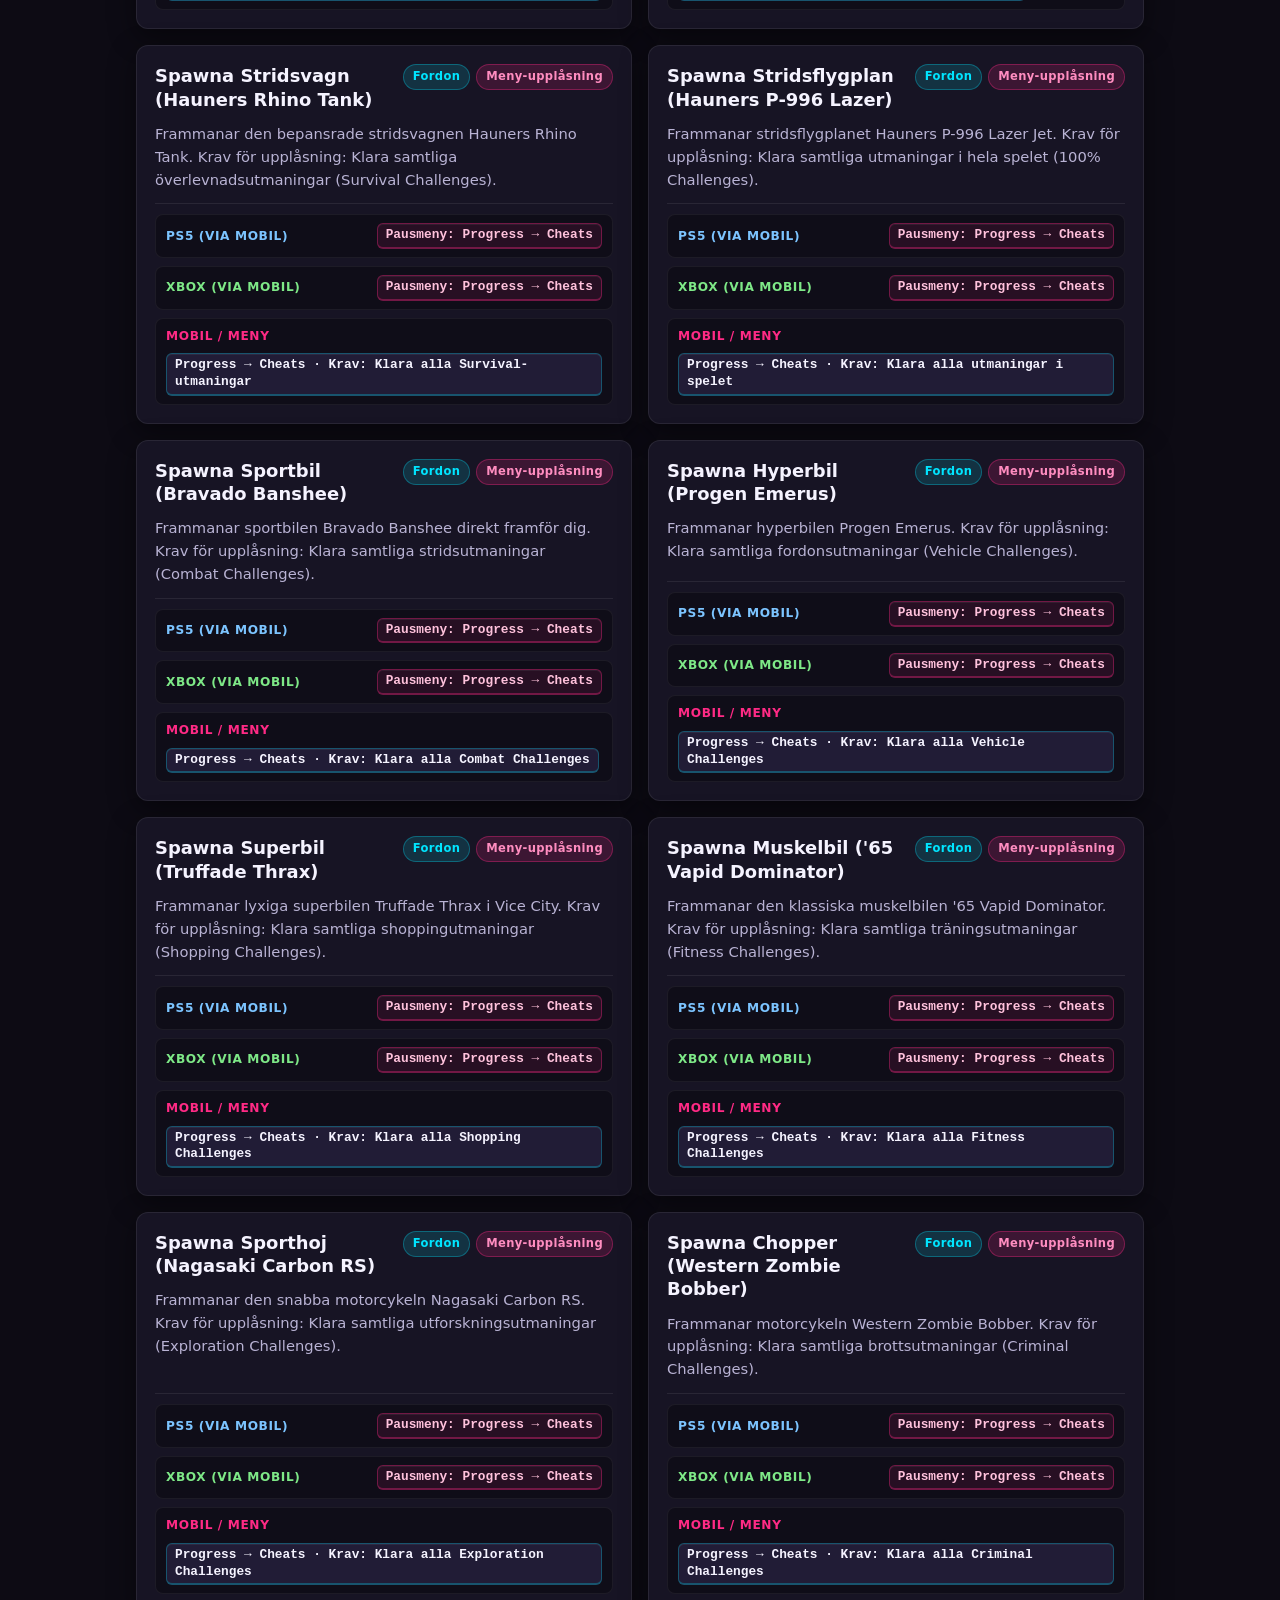
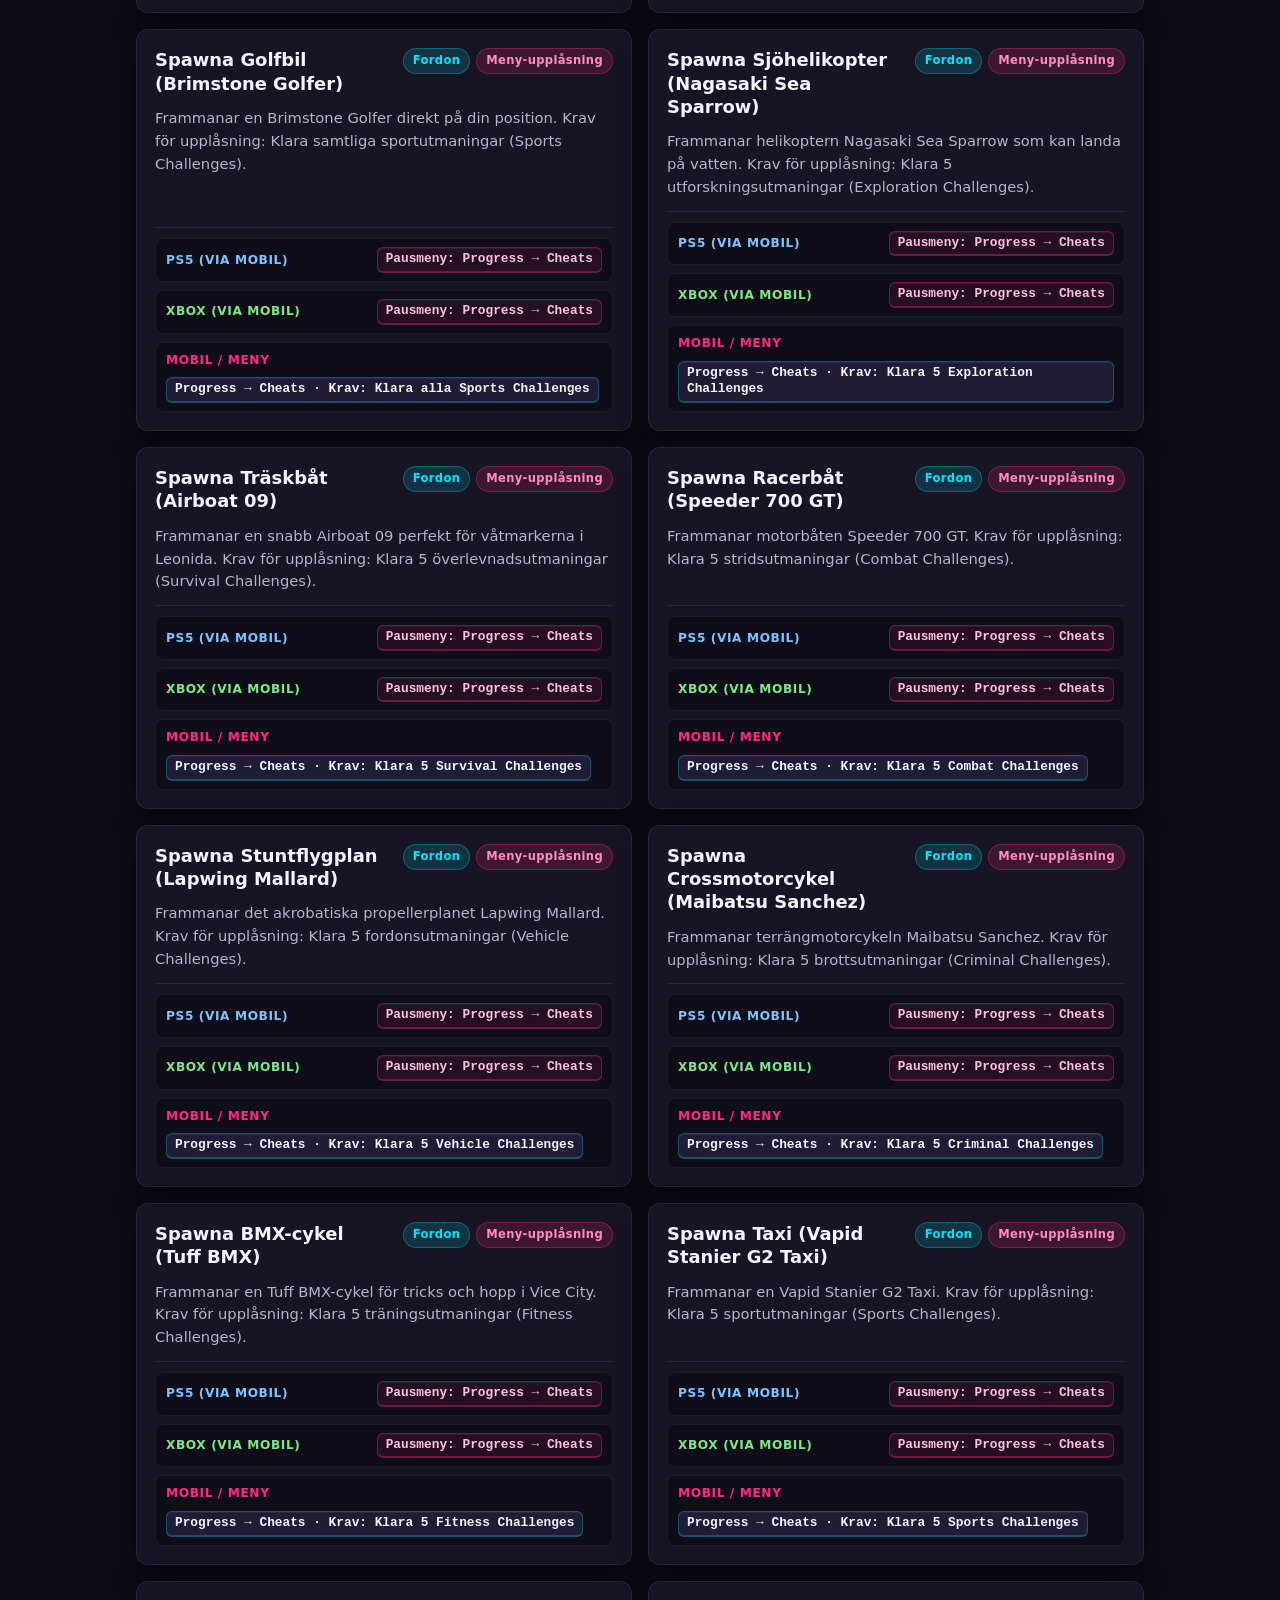
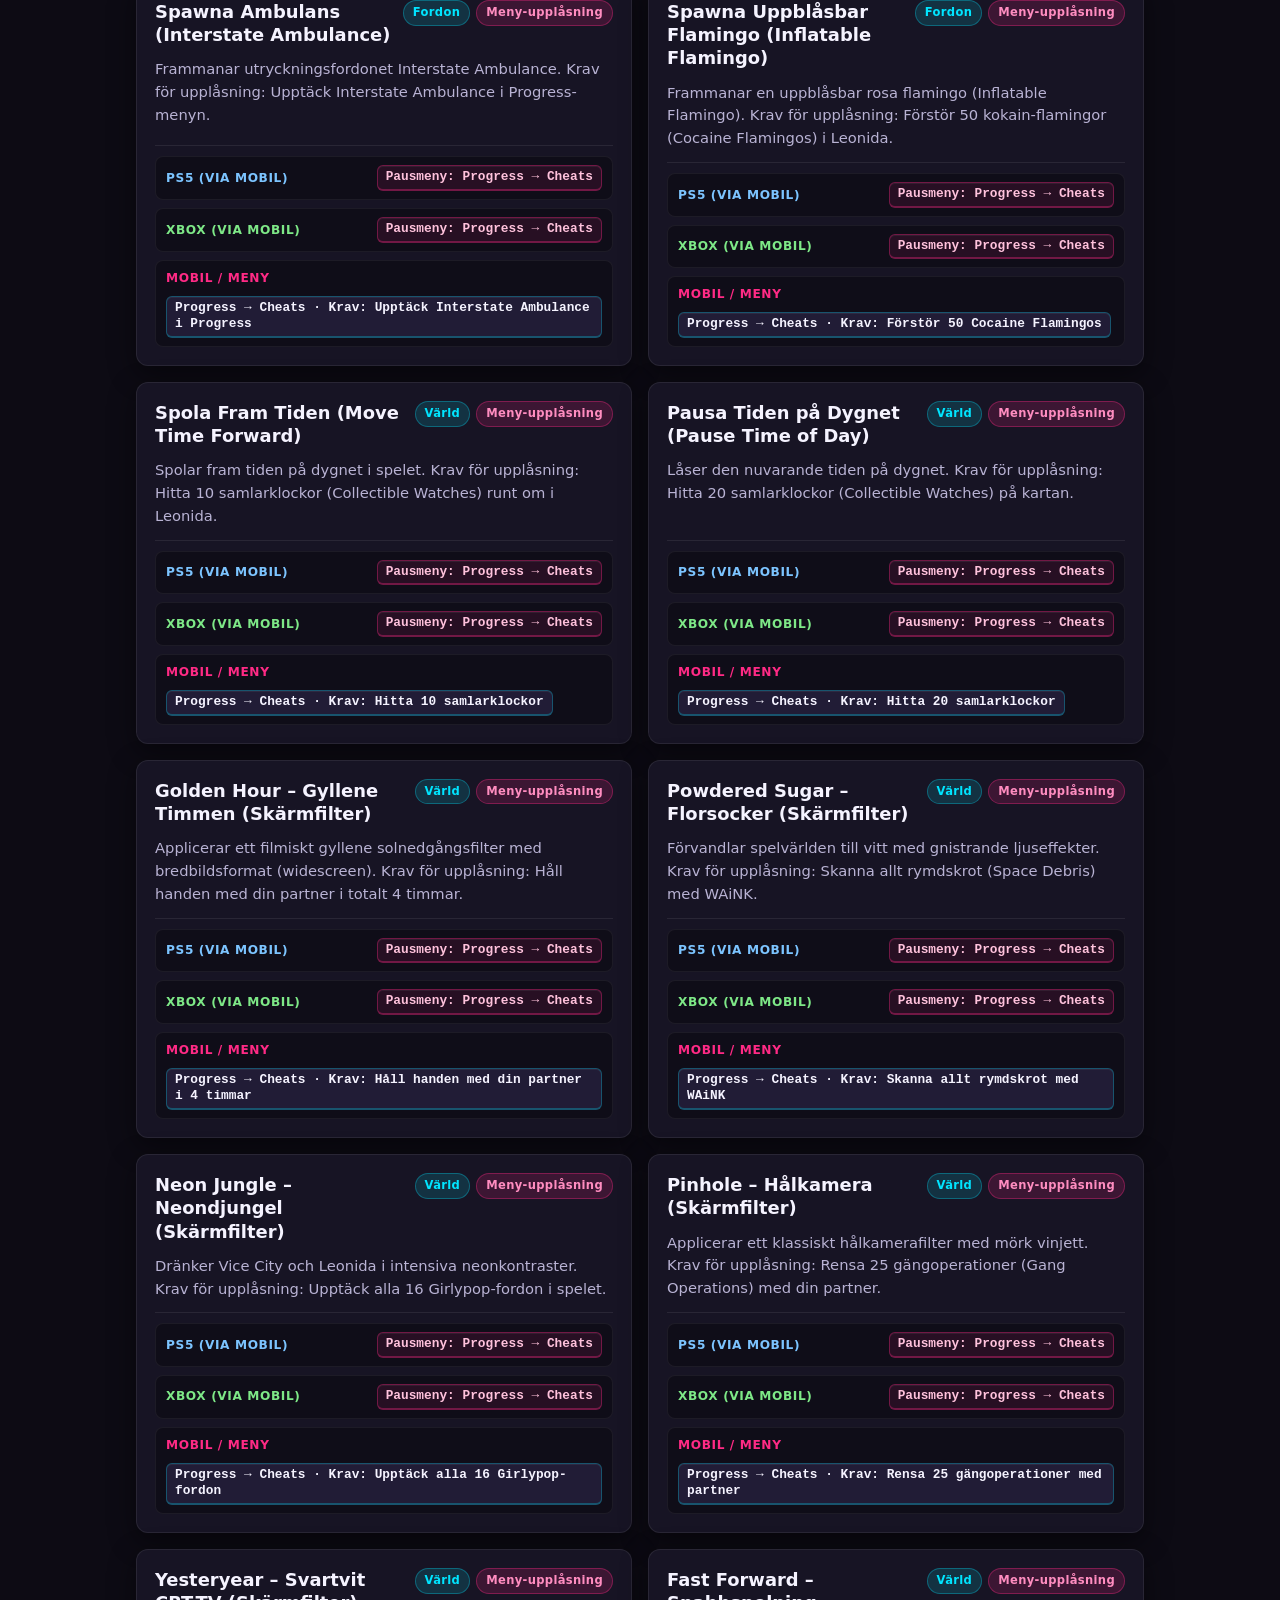
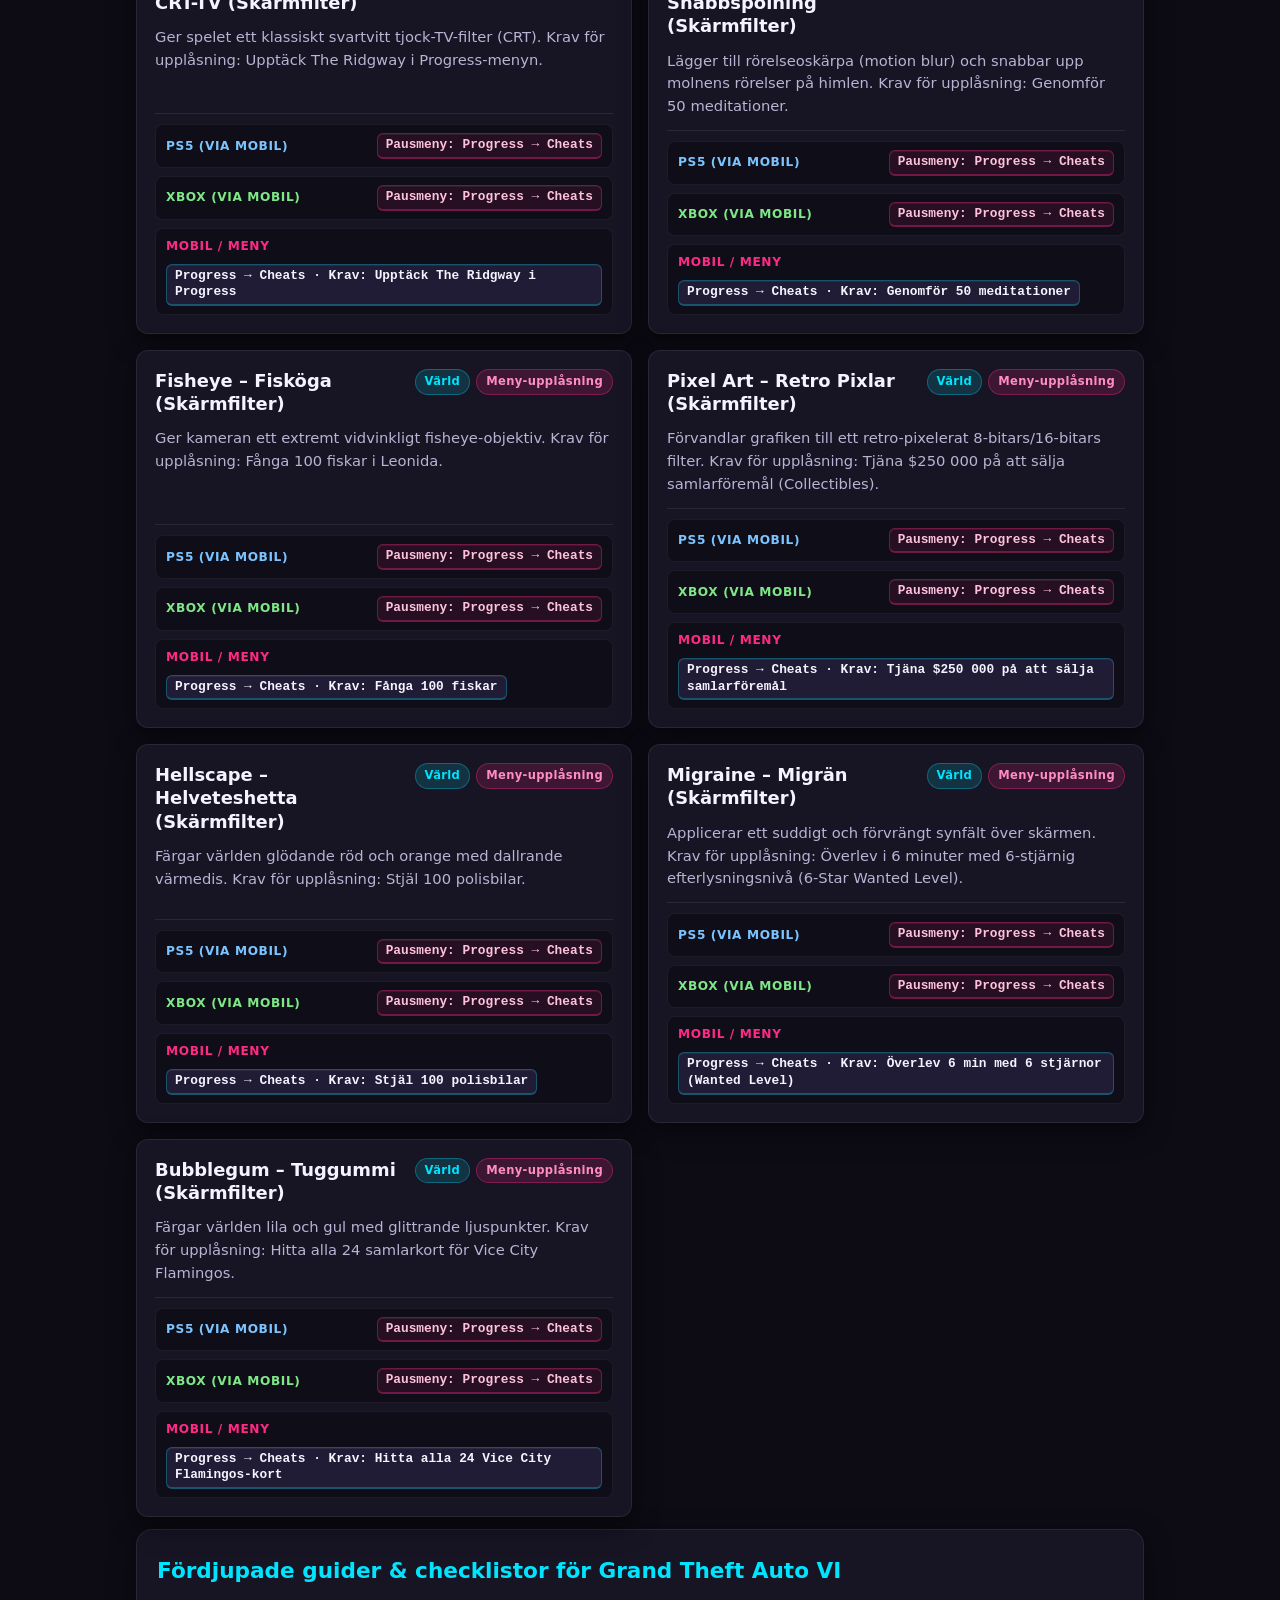
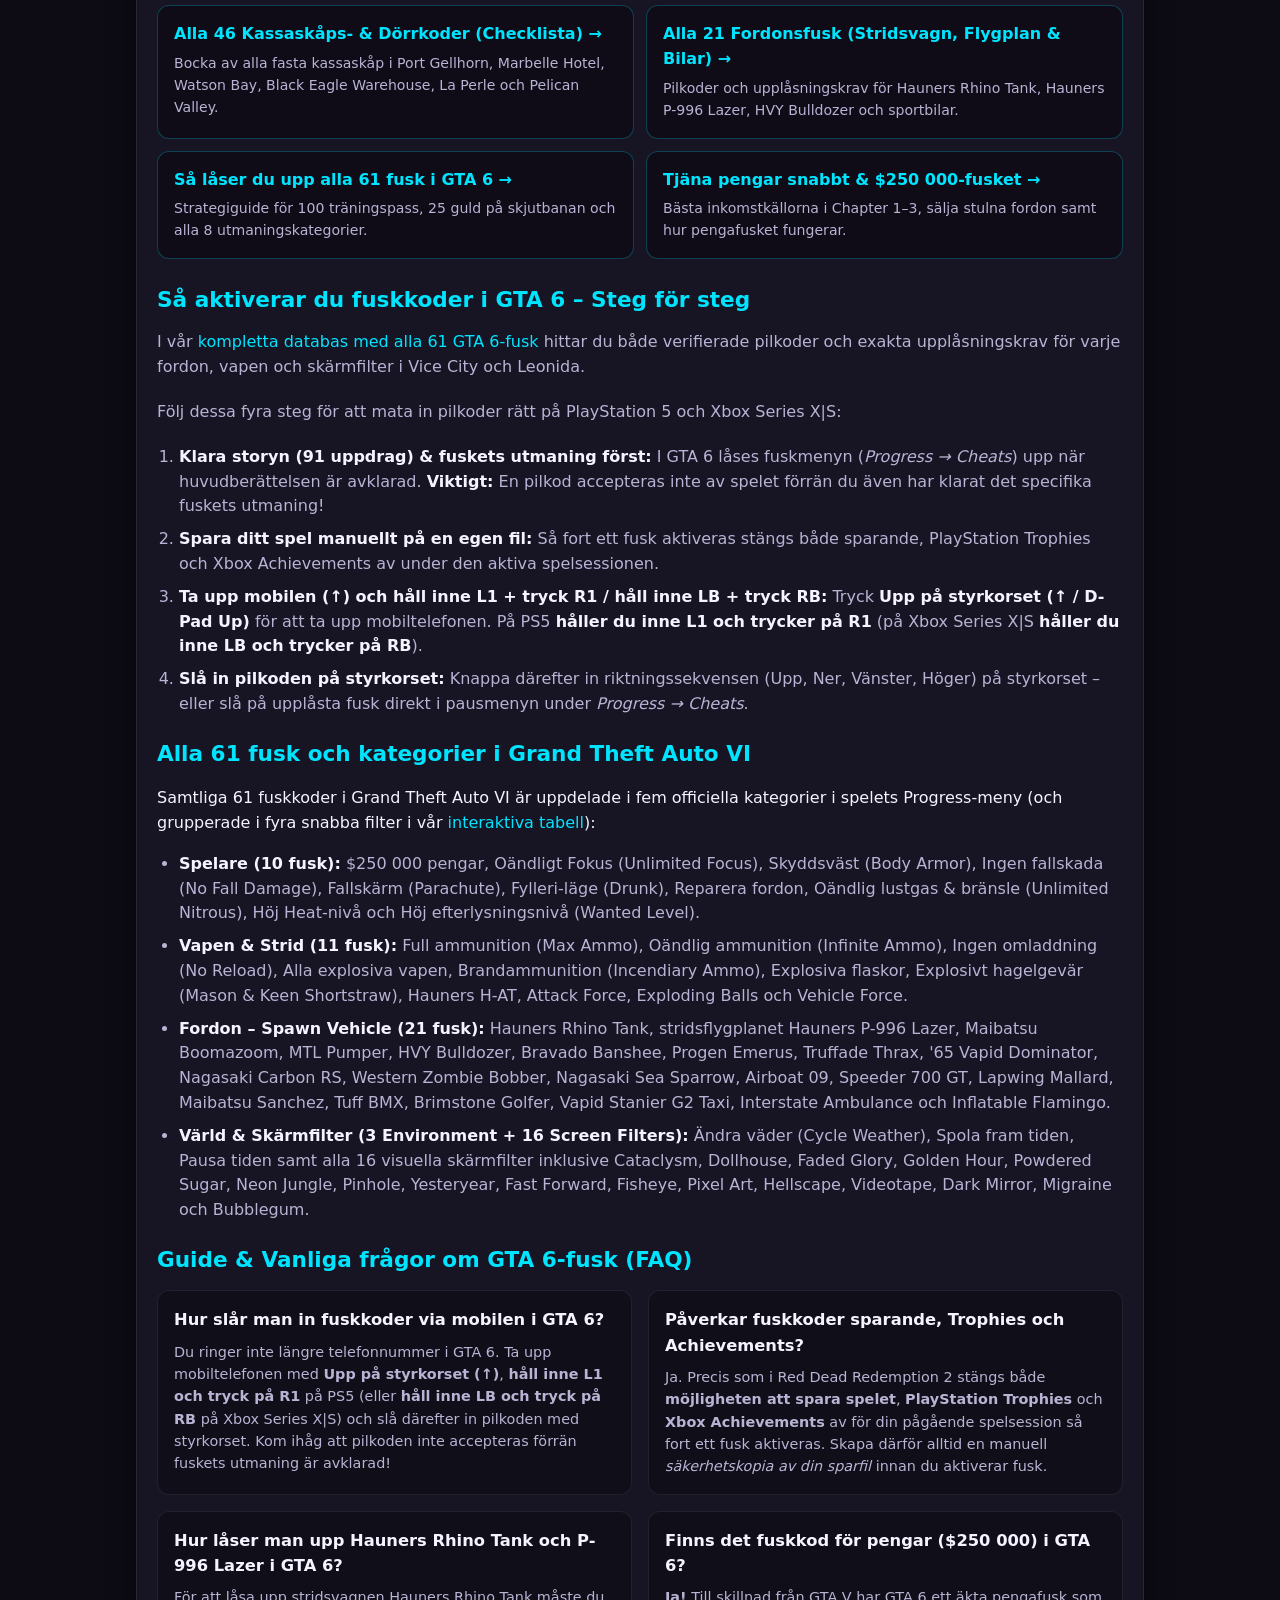
==== commit c8ee15c3: "Add 4 verified GTA 6 safe codes (42->46: Carter Mining 8440, Belpoint/Room 115 4242, Stormy's 7869, " ====
--- a/index.html
+++ b/index.html
@@ -7,7 +7,7 @@
   <link rel="alternate" hreflang="en" href="https://gta6hacks.se/en.html" />
   <link rel="alternate" hreflang="x-default" href="https://gta6hacks.se/en.html" />
   <title>GTA 6 Fuskkoder (PS5 &amp; Xbox) – Alla bekräftade koder (2026)</title>
-  <meta name="description" content="Alla 21 bekräftade pilkoder och 61 fusk till GTA 6 (Grand Theft Auto VI) för PS5 och Xbox Series X|S via mobilen, plus 42 fasta kassaskåps- &amp; dörrkoder.">
+  <meta name="description" content="Alla 21 bekräftade pilkoder och 61 fusk till GTA 6 (Grand Theft Auto VI) för PS5 och Xbox Series X|S via mobilen, plus 46 fasta kassaskåps- &amp; dörrkoder.">
   <meta name="robots" content="index, follow">
   <meta name="theme-color" content="#0d0b14">
   <link rel="canonical" href="https://gta6hacks.se/">
@@ -20,13 +20,13 @@
   <meta property="og:site_name" content="GTA 6 Fuskkoder Sverige">
   <meta property="og:url" content="https://gta6hacks.se/">
   <meta property="og:title" content="GTA 6 Fuskkoder (PS5 &amp; Xbox) – Alla bekräftade koder (2026)">
-  <meta property="og:description" content="Alla 21 bekräftade pilkoder och 61 fusk till GTA 6 för PS5 &amp; Xbox Series X|S, plus 42 fasta kassaskåps- &amp; dörrkoder i Story Mode.">
+  <meta property="og:description" content="Alla 21 bekräftade pilkoder och 61 fusk till GTA 6 för PS5 &amp; Xbox Series X|S, plus 46 fasta kassaskåps- &amp; dörrkoder i Story Mode.">
   <meta property="og:image" content="https://gta6hacks.se/logo.png">
 
   <!-- Twitter Card -->
   <meta name="twitter:card" content="summary_large_image">
   <meta name="twitter:title" content="GTA 6 Fuskkoder (PS5 &amp; Xbox) – Alla bekräftade koder (2026)">
-  <meta name="twitter:description" content="Alla 21 bekräftade pilkoder och 61 fusk till GTA 6 för PS5 &amp; Xbox Series X|S, plus 42 kassaskåpskoder i Story Mode.">
+  <meta name="twitter:description" content="Alla 21 bekräftade pilkoder och 61 fusk till GTA 6 för PS5 &amp; Xbox Series X|S, plus 46 kassaskåpskoder i Story Mode.">
   <meta name="twitter:image" content="https://gta6hacks.se/logo.png">
 
   <link rel="stylesheet" href="style.css?v=20261121c">
@@ -90,7 +90,7 @@
             "name": "Vilka är alla kassaskåpskoder och dörrkoder i GTA 6 Story Mode?",
             "acceptedAnswer": {
               "@type": "Answer",
-              "text": "Alla 42 verifierade fasta Story-, dörr- och kassaskåpskoder i GTA 6: Lab Fees (Chapter 1): Acid Lab / Moonstone Boutique (0420) och Brian's Lockup (7700). Pelican Valley: PC CLEAVES, kassaskåp 0072 och hamnbyggnad 0212 (Crabshack VF5 SMG). Port Gellhorn (Chapter 2): Brooks Boatworks (6823), La Cascara Motel (6969), Kingpin Bowling (0300) och Delights Cabaret / Afternoon Delight (2008). Chapter 3: Waxman Island Garage / First Impressions (2404), Chatfield Storage & Logistics (5800), Yasmani's Jewelry Jobs – Casa de Empeño (1680), Richardson Jewelry (6815) och Donovan Banks & Co. (0104). Vice City & Balsero: La Perle Garage (92665), Black Eagle Warehouse kontorsdörr (789987) och kassaskåp (031462), North Balsero Lab / Take Out Kitty Litter (1999), Leonida Carrier Warehouse (9256), Marbelle Hotel Easter Egg (955214), Janjak's Garage (4444) och Illegal Sneaker Trade (4124). Chapter 4 & Watson Bay: Pilot Pete's Hangar / Passing the Torch (3718), Watson Bay Safehouse (1819 – VF-G1) och Palmer Fishing Warehouse (1887 – Guld-KZ-59). Hemliga garage & övriga koder: Father Scrumpy's Red Apple Orchard / Applesauce Bobcat (360782), Key Lento Party House / Spiderweb Coquette (092319), Abandoned House i Ambrosia (23554), Slator Towing Inc. på Gloriana Key (4567), Biker Hideout (1982), Cigar Import (1426), Randy's Wishlist Garage (2727), Sunrise RV Park (6769), Nova Auto Junkyard (7777), Cottonmouth Lake Trailer (44017), Mount Kalaga Shed (69185), Abandoned Laundry (62412), Farm Fix Meth Lab (2121), Casa Guardia (1965), Saber Shipping Facility (1122), Saber Shipping Yard (8046) och South Point Airfield UFO-bunker (2341)."
+              "text": "Alla 46 verifierade fasta Story-, dörr- och kassaskåpskoder i GTA 6: Lab Fees (Chapter 1): Acid Lab / Moonstone Boutique (0420) och Brian's Lockup (7700). Pelican Valley: PC CLEAVES, kassaskåp 0072 och hamnbyggnad 0212 (Crabshack VF5 SMG). Port Gellhorn (Chapter 2): Brooks Boatworks (6823), La Cascara Motel (6969), Kingpin Bowling (0300) och Delights Cabaret / Afternoon Delight (2008). Chapter 3: Waxman Island Garage / First Impressions (2404), Chatfield Storage & Logistics (5800), Yasmani's Jewelry Jobs – Casa de Empeño (1680), Richardson Jewelry (6815) och Donovan Banks & Co. (0104). Vice City & Balsero: La Perle Garage (92665), Black Eagle Warehouse kontorsdörr (789987) och kassaskåp (031462), North Balsero Lab / Take Out Kitty Litter (1999), Leonida Carrier Warehouse (9256), Marbelle Hotel Easter Egg (955214), Janjak's Garage (4444), Illegal Sneaker Trade (4124), Stormy's (7869) och Slum House (9790). Chapter 4 & Watson Bay: Pilot Pete's Hangar / Sundown Private Airfield (3718), Watson Bay Safehouse (1819 – VF-G1) och Palmer Fishing Warehouse (1887 – Guld-KZ-59). Hemliga garage & övriga koder: Father Scrumpy's Red Apple Orchard / Applesauce Bobcat (360782), Carter Mining Boathouse i Bonanza (8440), Belpoint Shipwreck / Room 115 i Leonida Keys (4242), Key Lento Party House / Spiderweb Coquette (092319), Abandoned House i Ambrosia (23554), Slator Towing Inc. på Gloriana Key (4567), Biker Hideout (1982), Cigar Import (1426), Randy's Wishlist Garage (2727), Sunrise RV Park (6769), Nova Auto Junkyard (7777), Cottonmouth Lake Trailer (44017), Mount Kalaga Shed (69185), Abandoned Laundry (62412), Farm Fix Meth Lab (2121), Casa Guardia (1965), Saber Shipping Facility (1122), Saber Shipping Yard (8046) och South Point Airfield UFO-bunker (2341)."
             }
           },
           {
@@ -154,11 +154,11 @@
         <a href="#kassaskapskoder"><strong>kassaskåpskoder för Chapter 2</strong></a>!
       </p>
       <p class="last-updated" data-i18n-html="lastUpdated">
-        Senast uppdaterad: <time datetime="2026-11-25">25 november 2026</time> &middot; Alla 61 fusk (21 pilkoder) &amp; 42 verifierade kassaskåps-/dörrkoder för PS5 &amp; Xbox Series X|S
+        Senast uppdaterad: <time datetime="2026-11-25">25 november 2026</time> &middot; Alla 61 fusk (21 pilkoder) &amp; 46 verifierade kassaskåps-/dörrkoder för PS5 &amp; Xbox Series X|S
       </p>
       <nav class="quick-nav" aria-label="Huvudmeny">
         <a href="#fuskkoder" data-i18n="navCheats">Alla 61 fuskkoder</a>
-        <a href="kassaskapskoder.html">Kassaskåp &amp; Dörrkoder (42)</a>
+        <a href="kassaskapskoder.html">Kassaskåp &amp; Dörrkoder (46)</a>
         <a href="fordonsfusk.html">Fordonsfusk (21)</a>
         <a href="utmaningar.html">Upplåsningsguide</a>
         <a href="pengaguide.html">Tjäna pengar snabbt</a>
@@ -231,7 +231,7 @@
             <div class="filter-buttons" id="category-filters">
               <button type="button" class="filter-btn active" data-category="Alla" data-i18n="filterAll">Alla (61)</button>
               <button type="button" class="filter-btn" data-category="Verifierade">21 Klara koder</button>
-              <button type="button" class="filter-btn" data-category="Kassaskap">Kassaskåp &amp; Dörrar (42)</button>
+              <button type="button" class="filter-btn" data-category="Kassaskap">Kassaskåp &amp; Dörrar (46)</button>
               <button type="button" class="filter-btn" data-category="Spelare" data-i18n="catPlayer">Spelare</button>
               <button type="button" class="filter-btn" data-category="Vapen" data-i18n="catWeapons">Vapen</button>
               <button type="button" class="filter-btn" data-category="Fordon" data-i18n="catVehicles">Fordon</button>
@@ -277,7 +277,7 @@
       <section class="safe-codes-strip" id="kassaskapskoder" aria-label="Kassaskåpskoder Chapter 2 i Port Gellhorn">
         <div class="safe-strip-header">
           <h2 class="safe-strip-title">Kassaskåpskoder – Chapter 2 (Port Gellhorn)</h2>
-          <a href="kassaskapskoder.html" class="safe-strip-link">Alla 42 koder &amp; checklista &rarr;</a>
+          <a href="kassaskapskoder.html" class="safe-strip-link">Alla 46 koder &amp; checklista &rarr;</a>
         </div>
         <div class="safe-strip-grid">
           <div class="safe-strip-item">
@@ -294,7 +294,7 @@
           </div>
         </div>
         <p class="safe-strip-note">
-          Port Gellhorn (Chapter 2) &middot; <a href="kassaskapskoder.html">Se alla 42 fasta kassaskåps- &amp; dörrkoder inkl. Red Apple Orchard, Marbelle Hotel &amp; Watson Bay &rarr;</a>
+          Port Gellhorn (Chapter 2) &middot; <a href="kassaskapskoder.html">Se alla 46 fasta kassaskåps- &amp; dörrkoder inkl. Red Apple Orchard, Carter Mining, Marbelle Hotel &amp; Watson Bay &rarr;</a>
         </p>
       </section>
 
@@ -387,7 +387,7 @@
         <h2>Fördjupade guider &amp; checklistor för Grand Theft Auto VI</h2>
         <div class="guide-nav-cards">
           <a href="kassaskapskoder.html" class="guide-nav-card">
-            <strong>Alla 42 Kassaskåps- &amp; Dörrkoder (Checklista) &rarr;</strong>
+            <strong>Alla 46 Kassaskåps- &amp; Dörrkoder (Checklista) &rarr;</strong>
             <span>Bocka av alla fasta kassaskåp i Port Gellhorn, Marbelle Hotel, Watson Bay, Black Eagle Warehouse, La Perle och Pelican Valley.</span>
           </a>
           <a href="fordonsfusk.html" class="guide-nav-card">
@@ -619,7 +619,7 @@
     </div>
   </div>
 
-  <script src="script.js?v=20261125" defer></script>
+  <script src="script.js?v=20261125b" defer></script>
   <script data-goatcounter="https://gta6hacks.goatcounter.com/count"
           async src="https://gc.zgo.at/count.js"></script>
 </body>
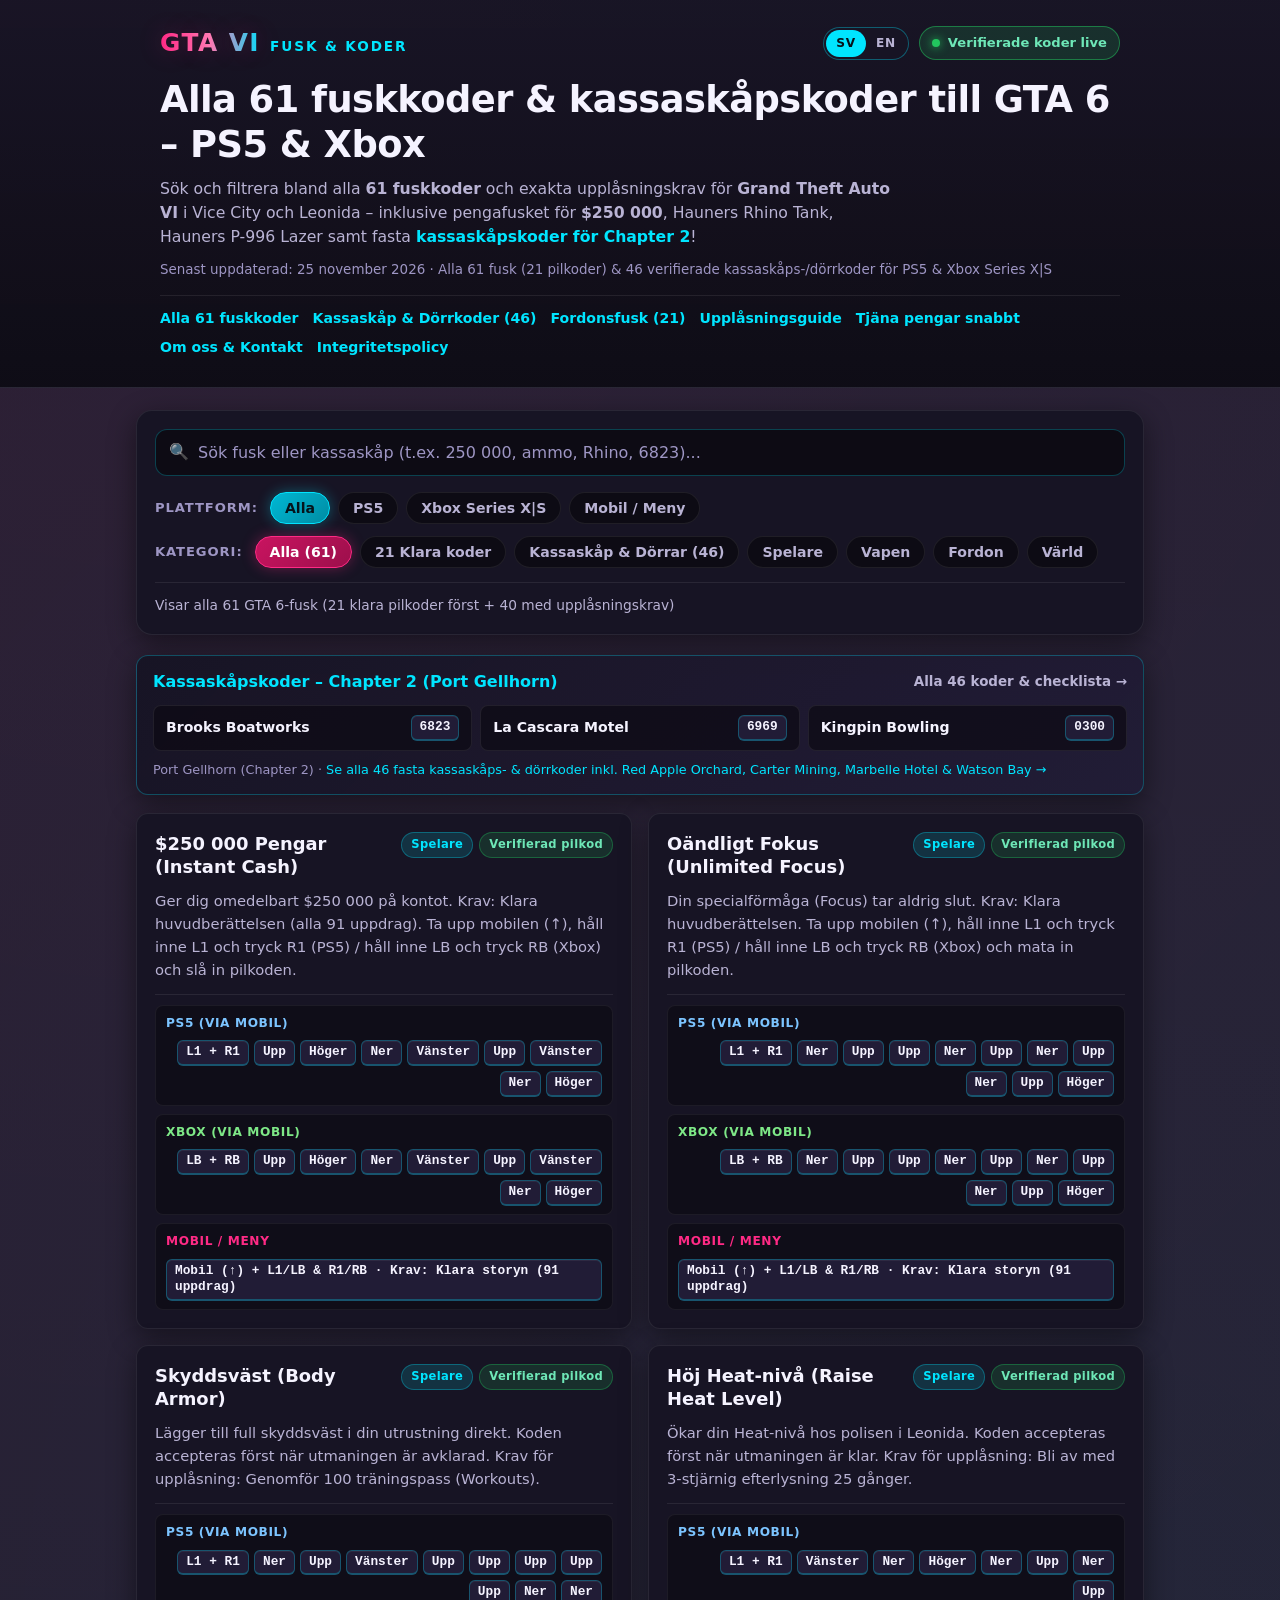
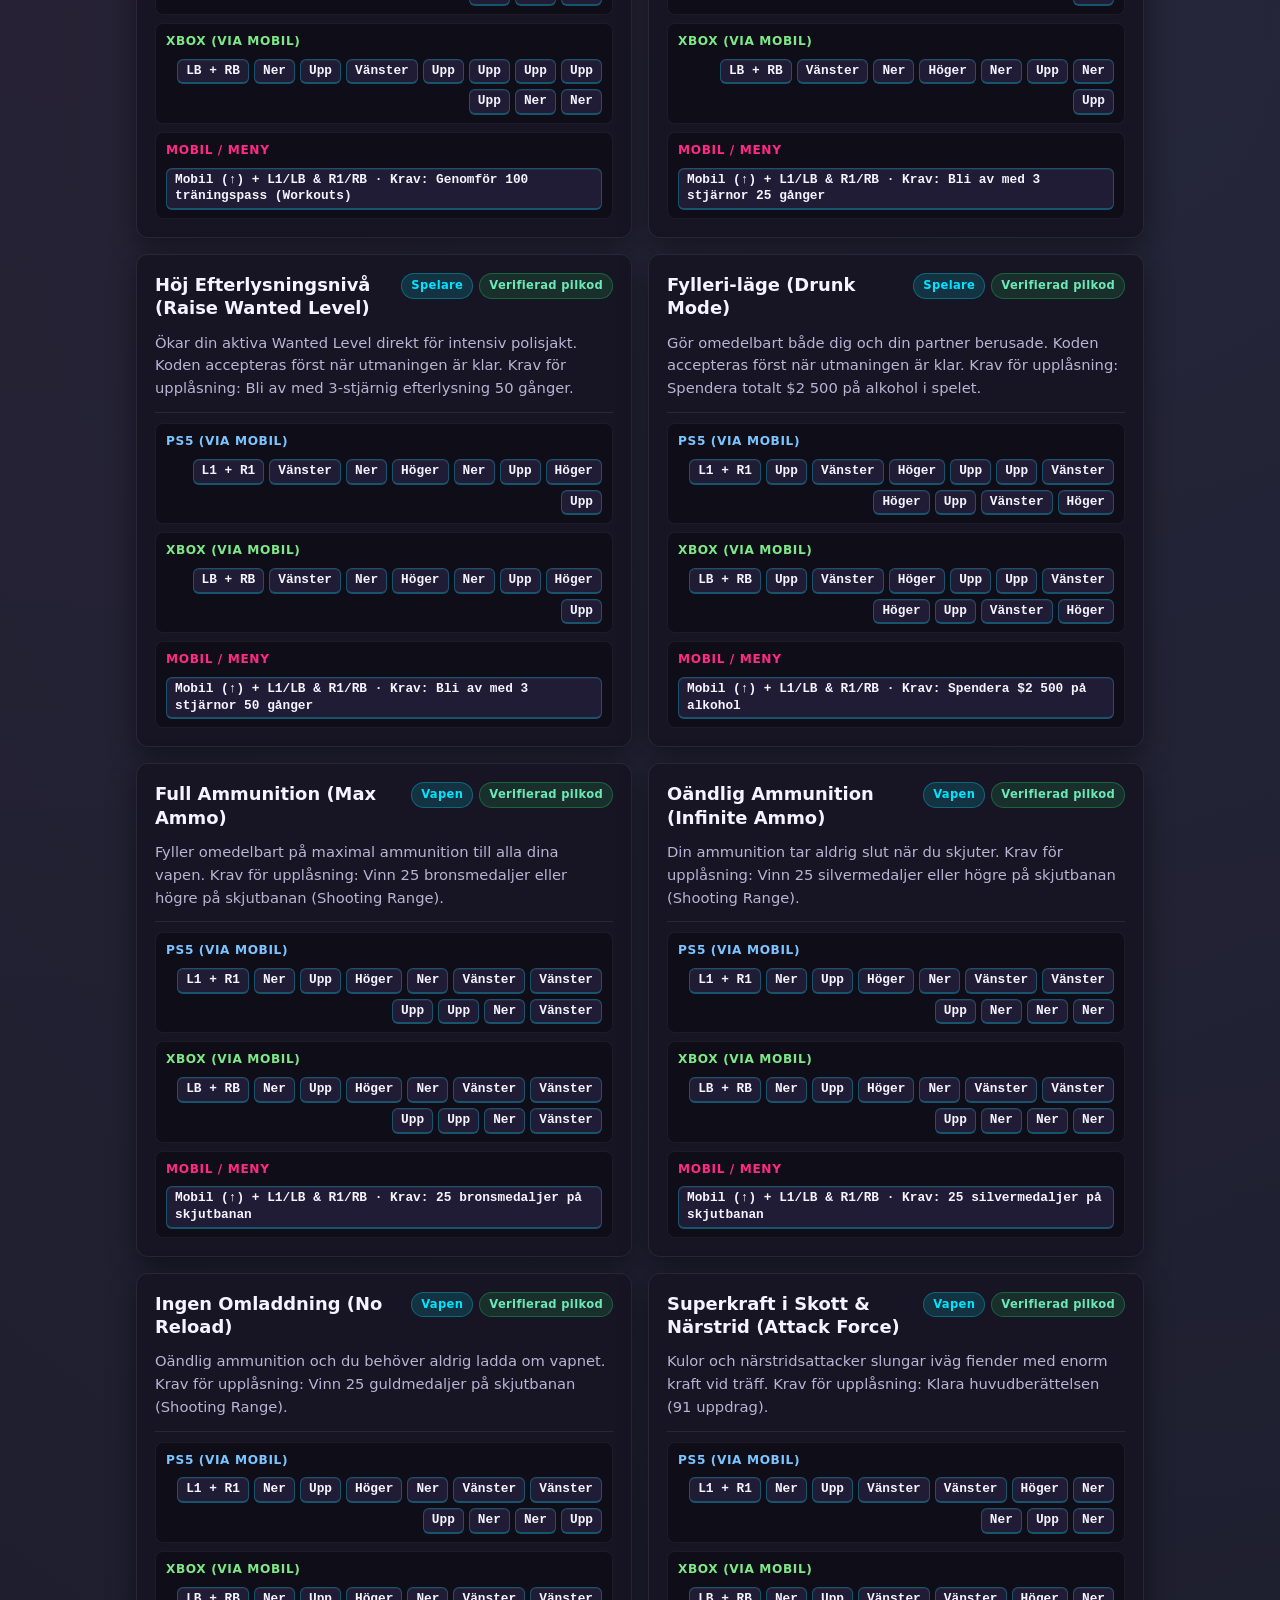
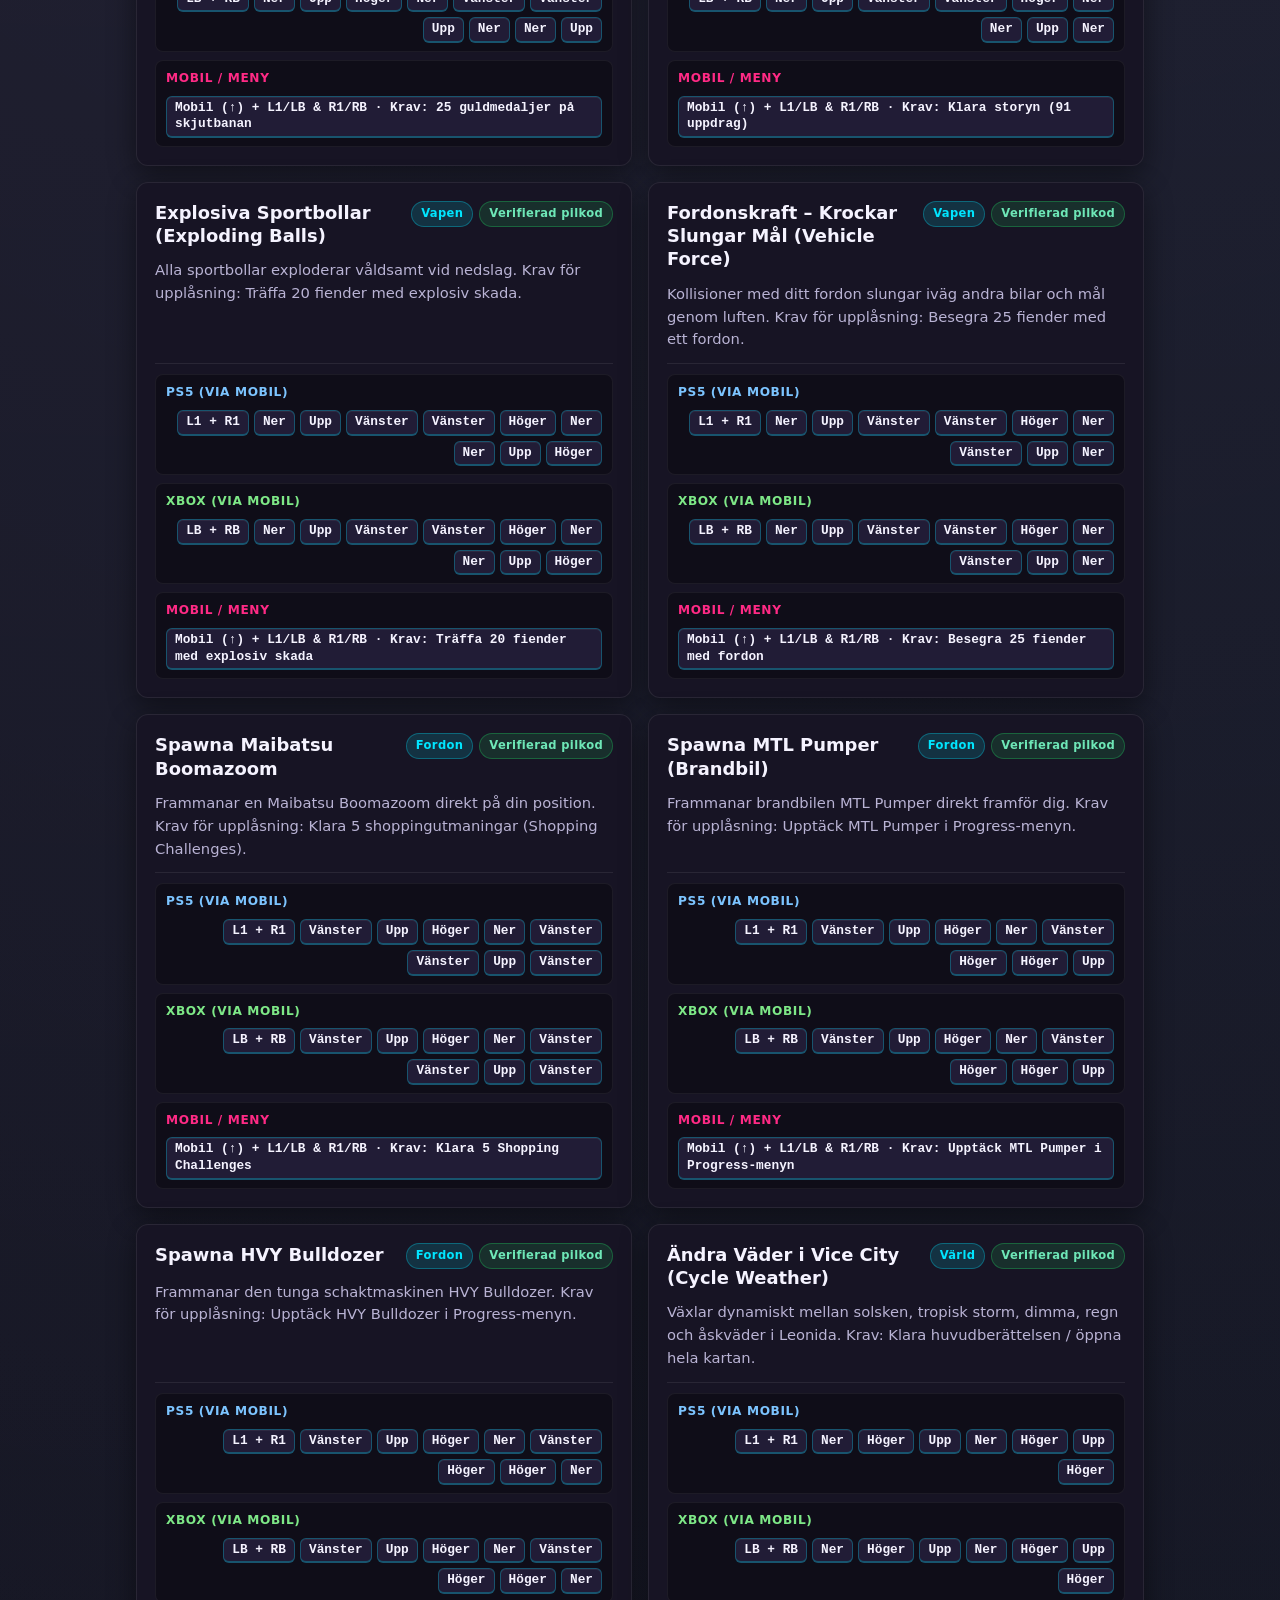
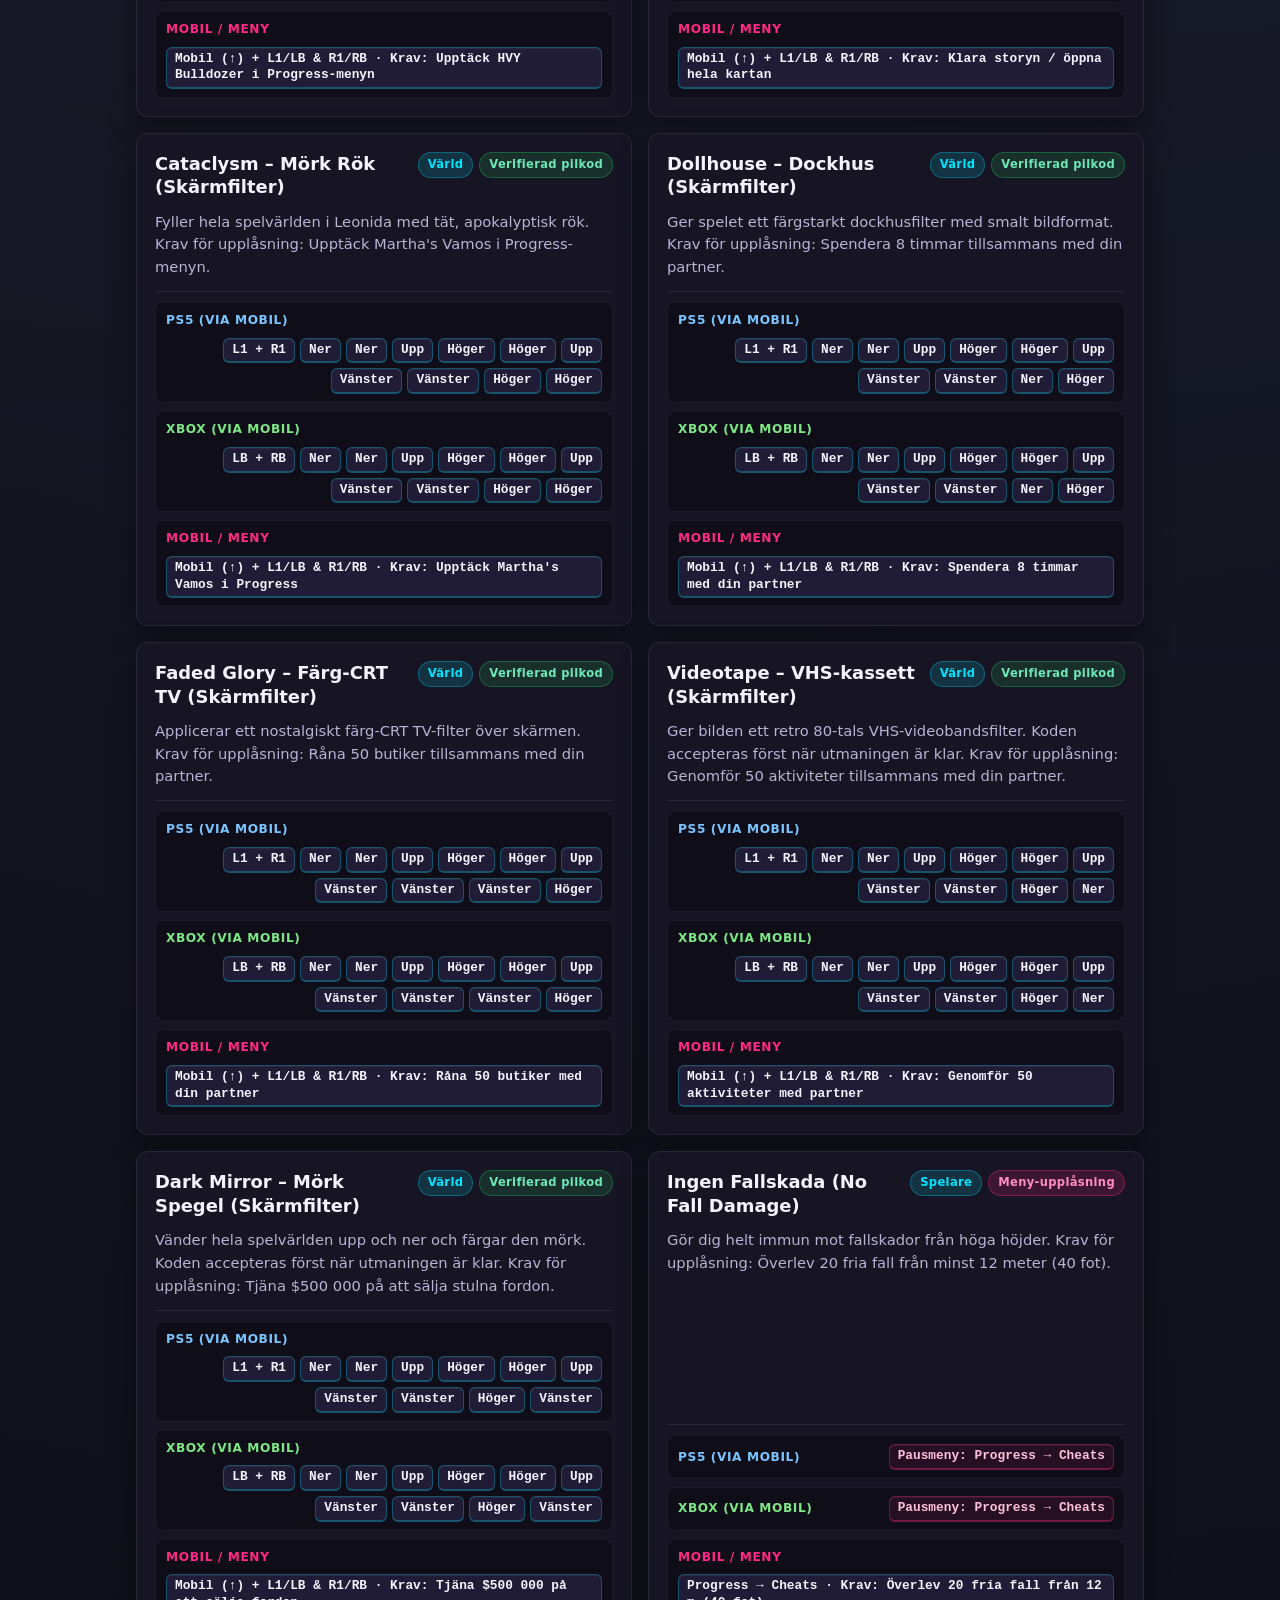
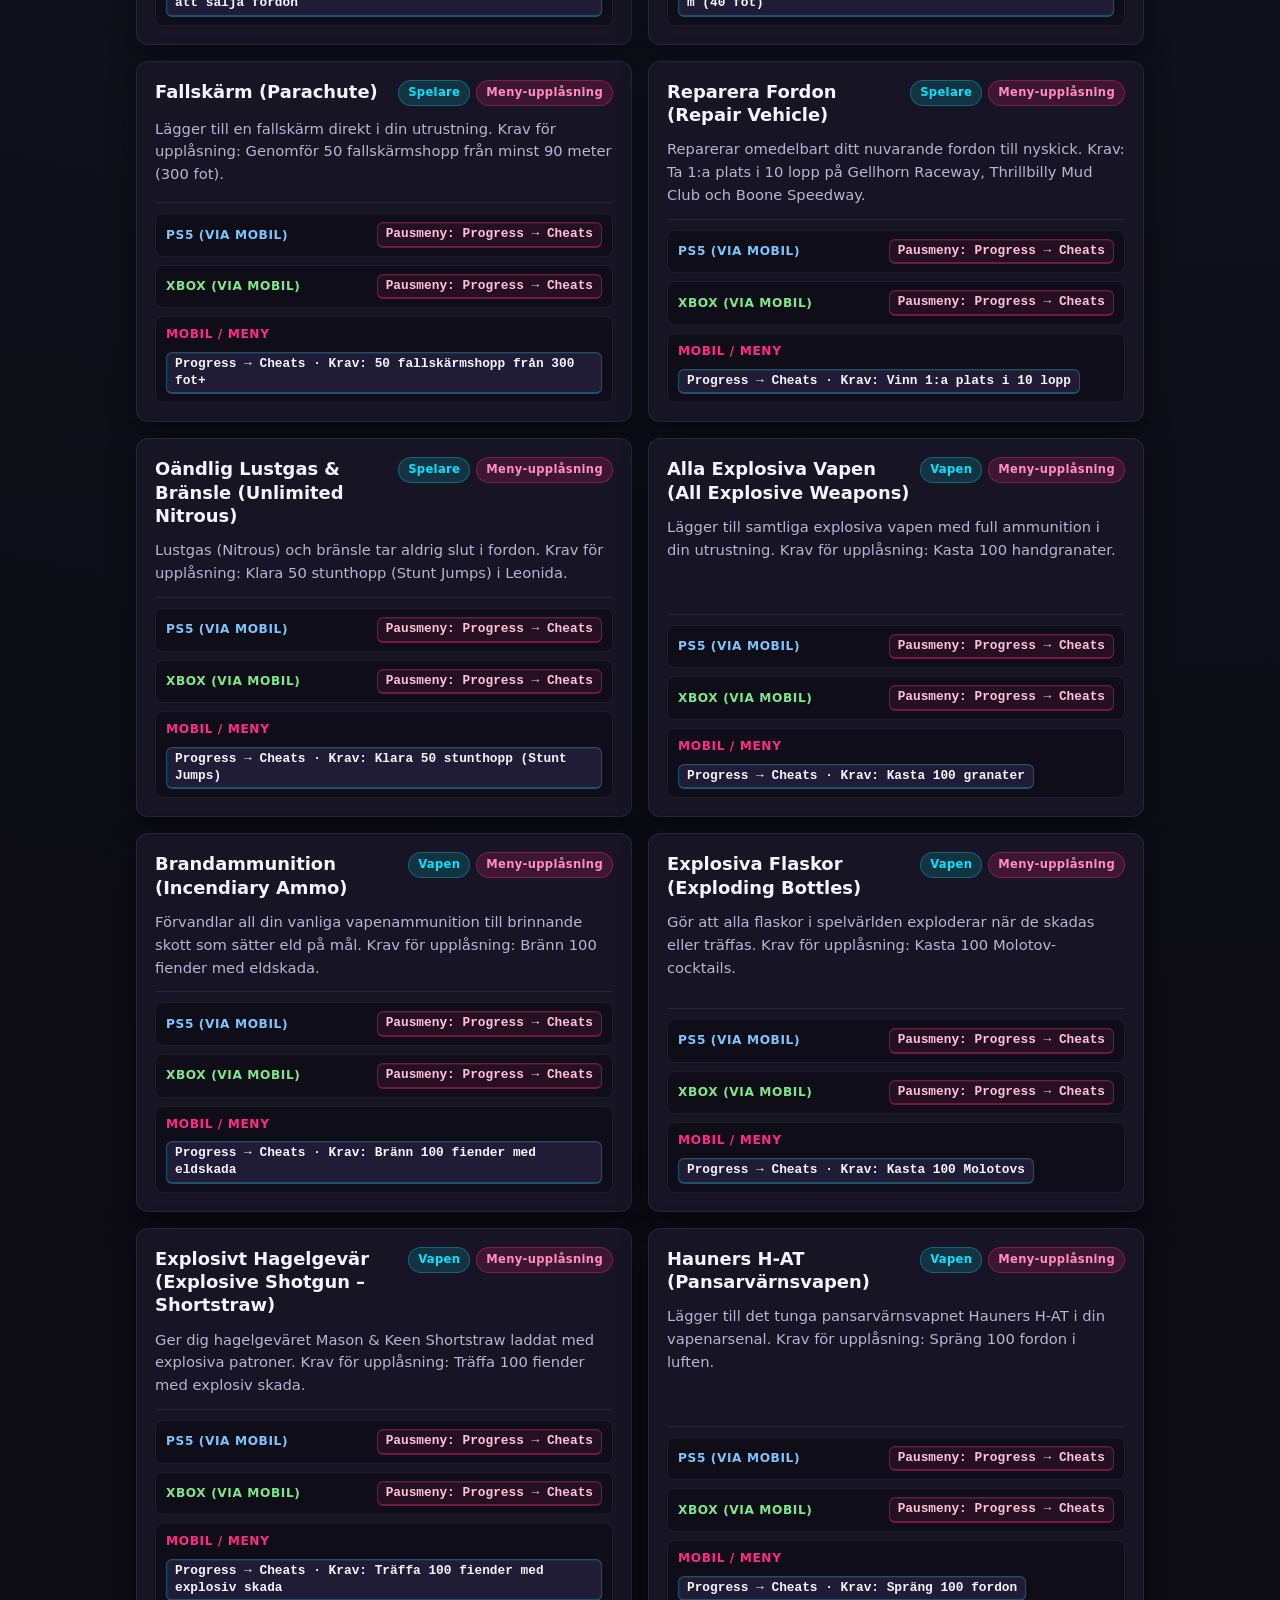
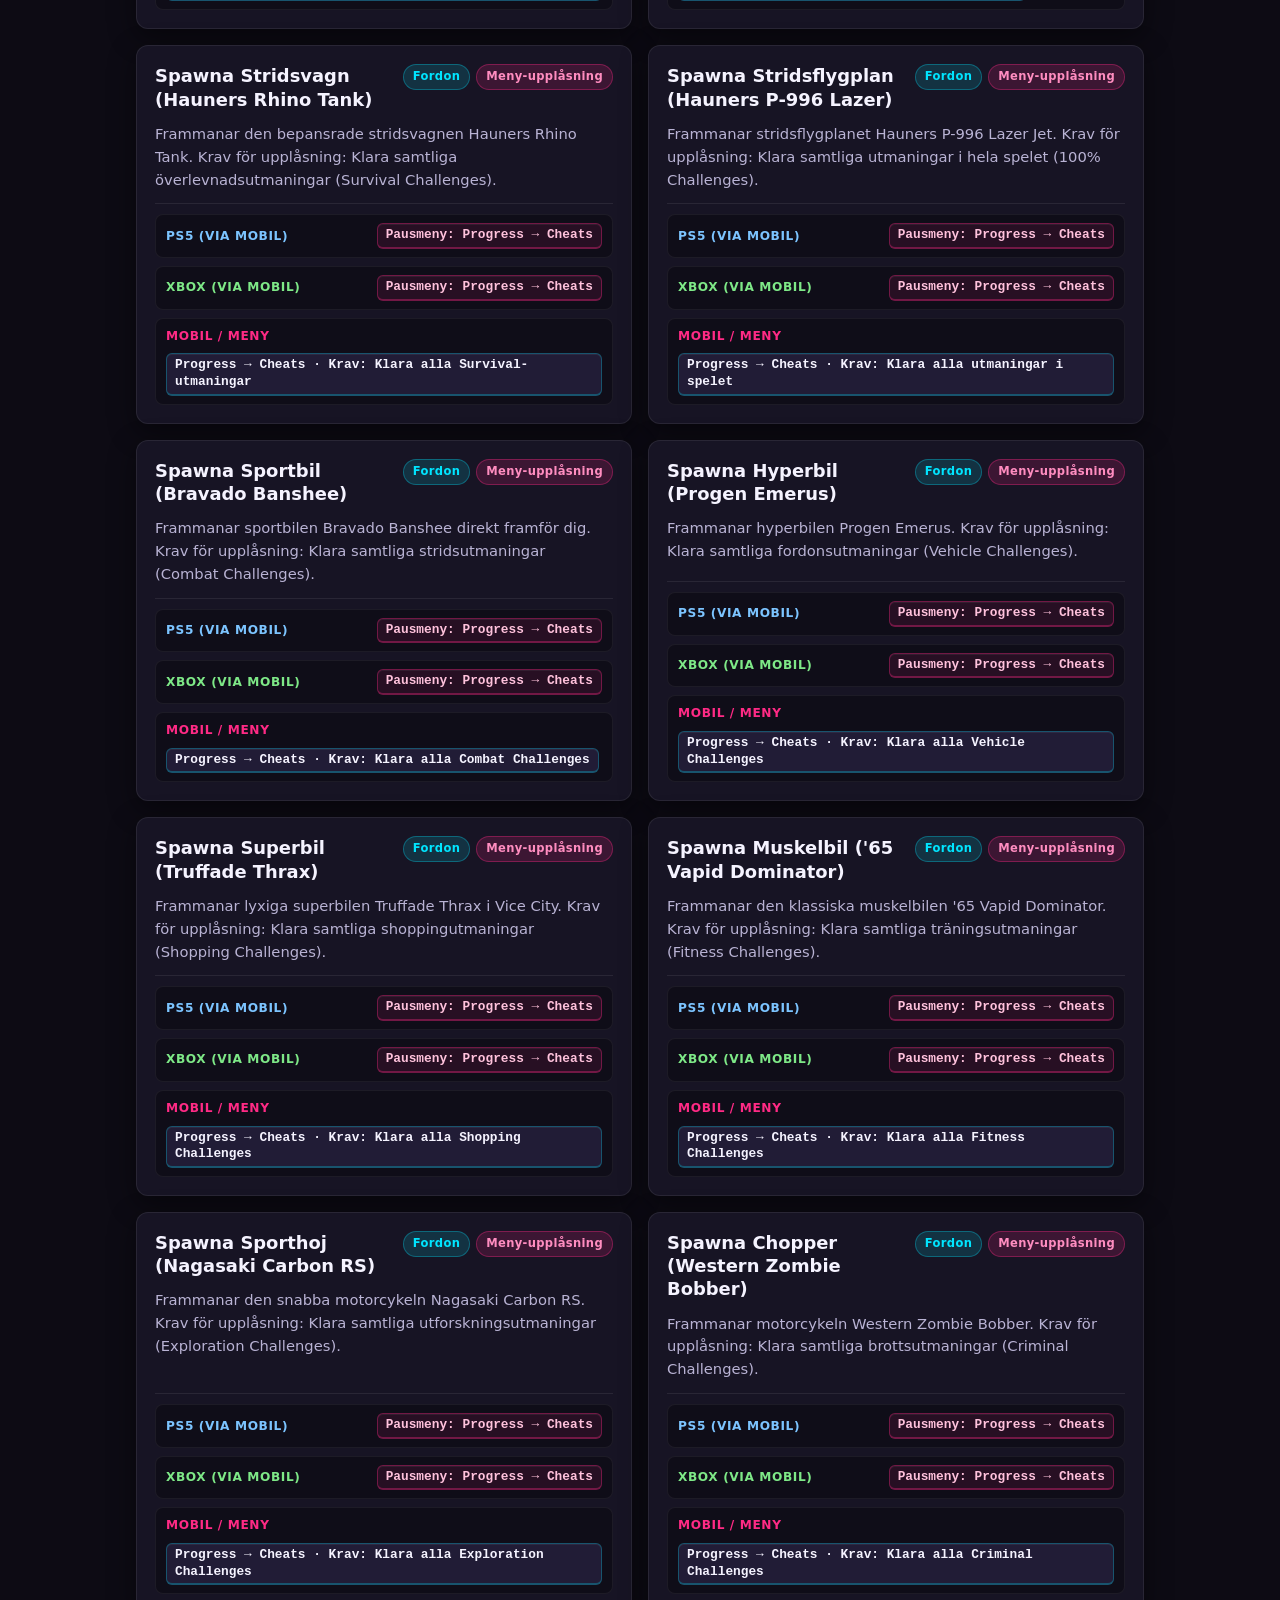
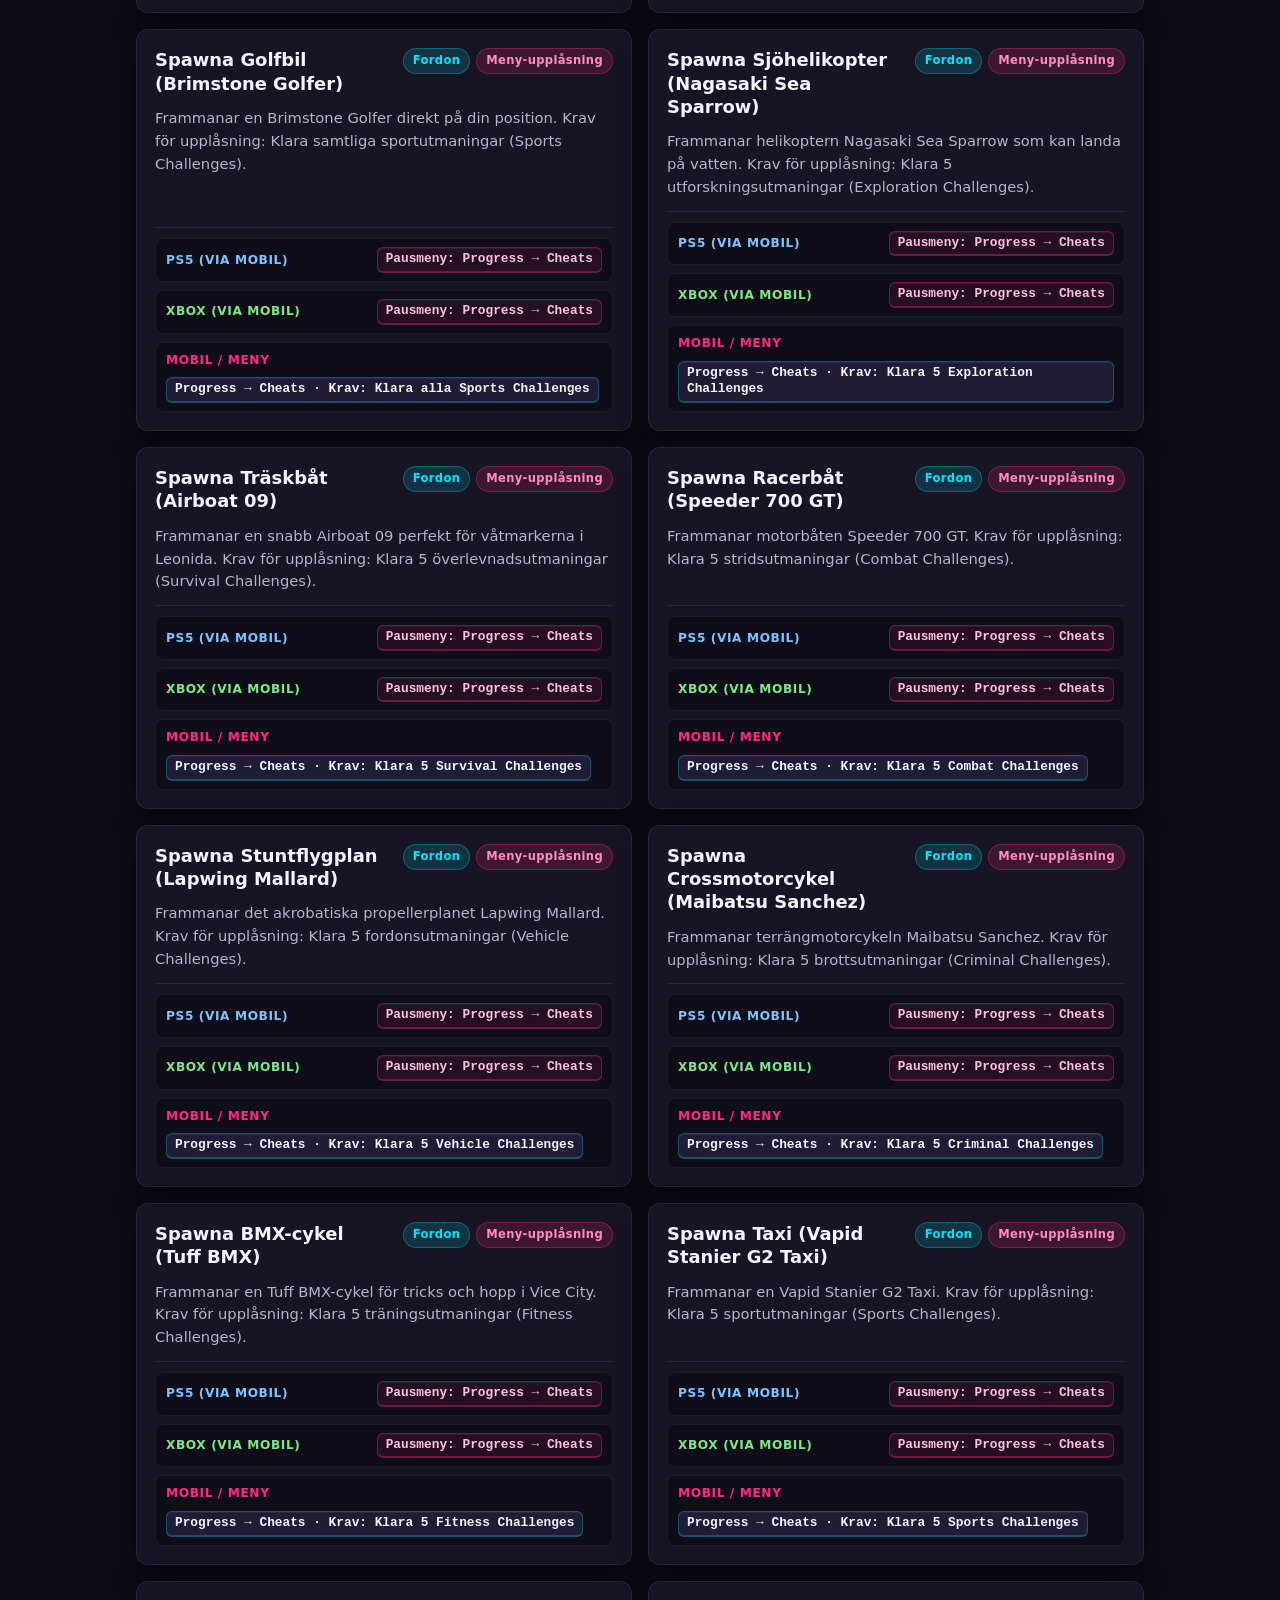
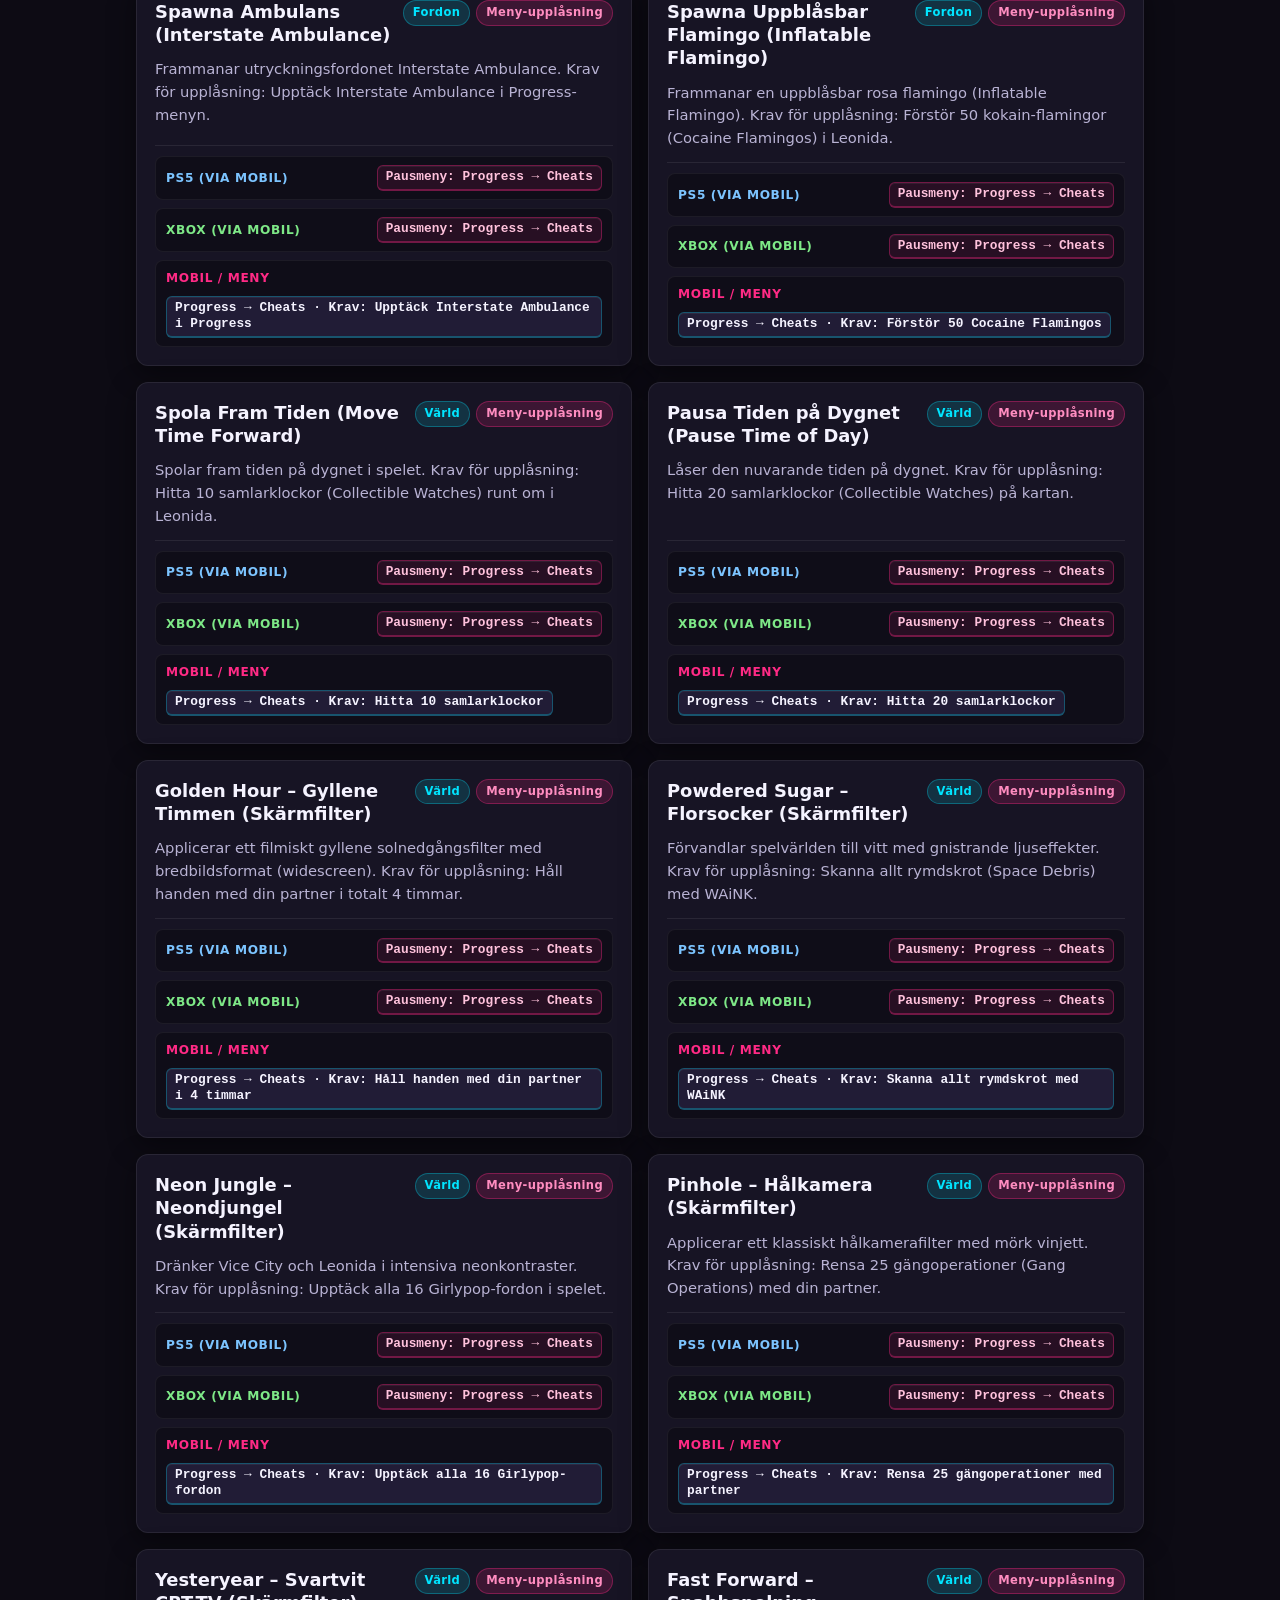
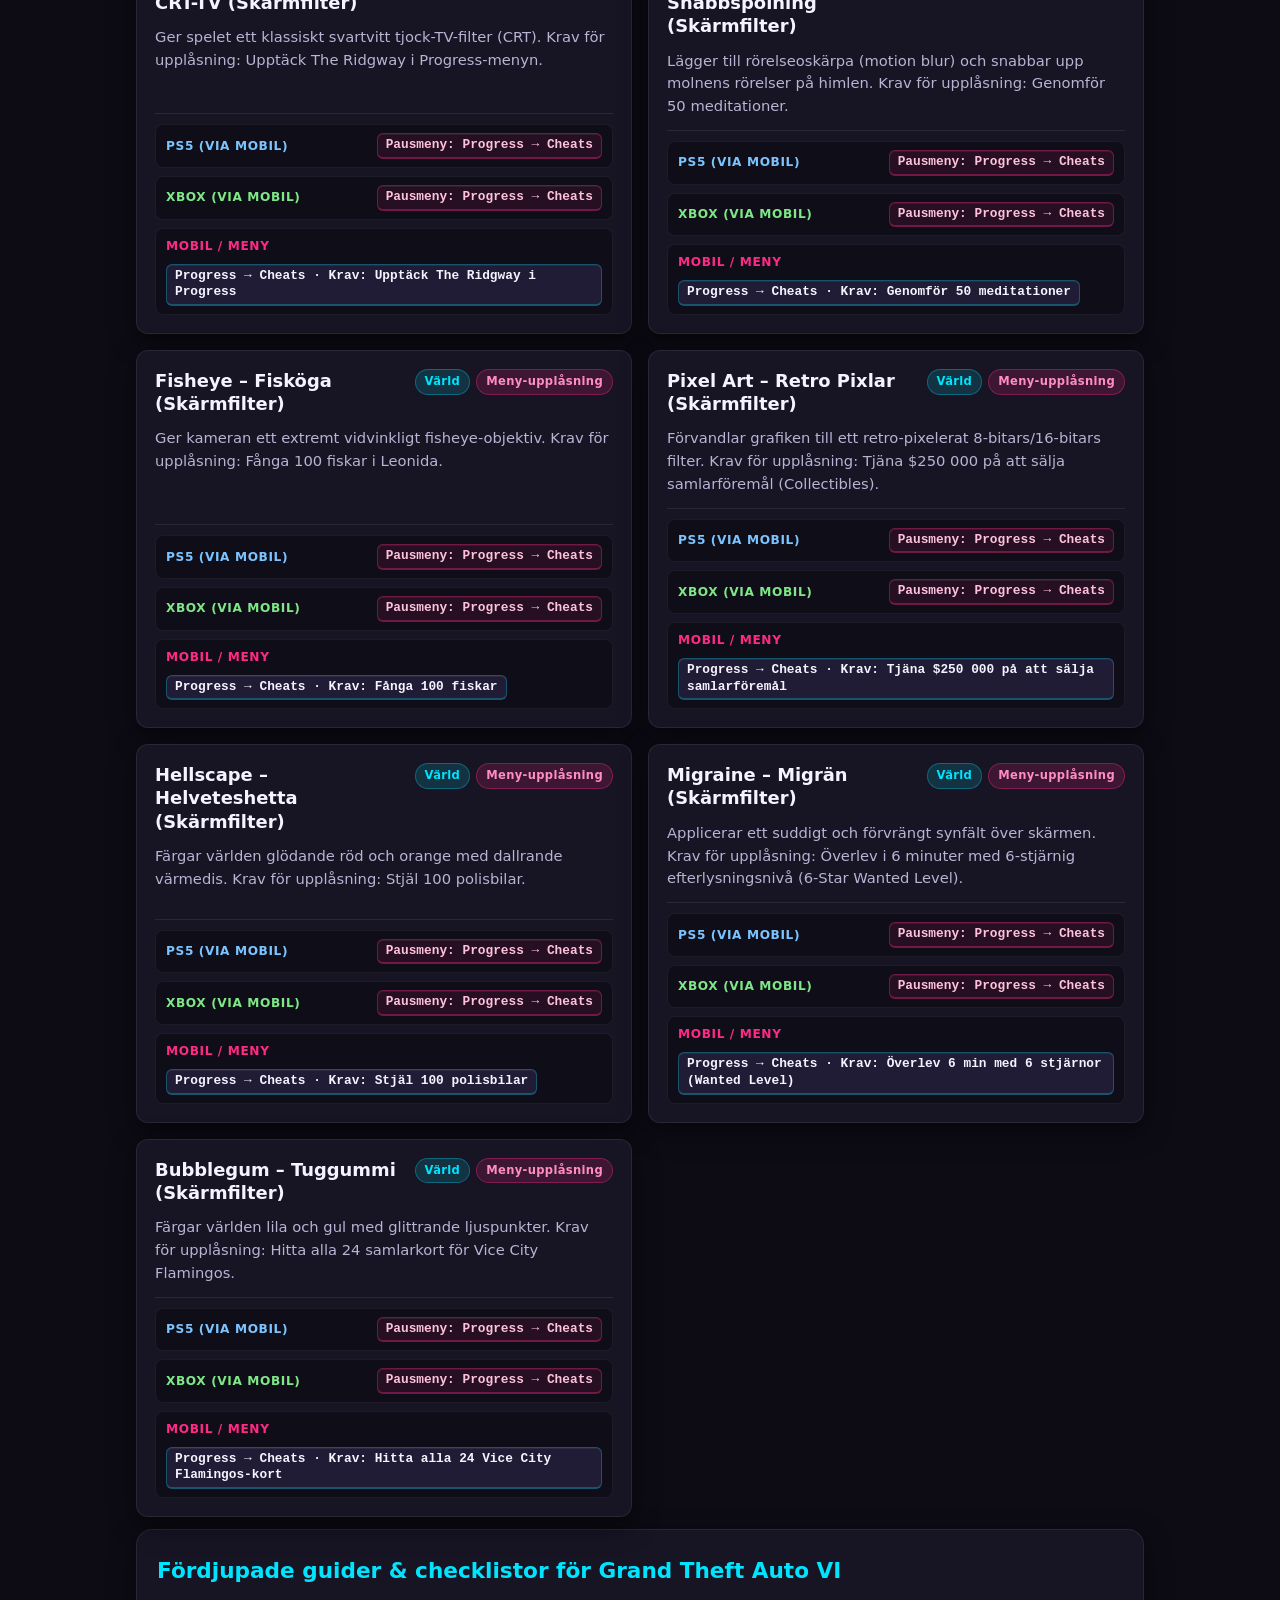
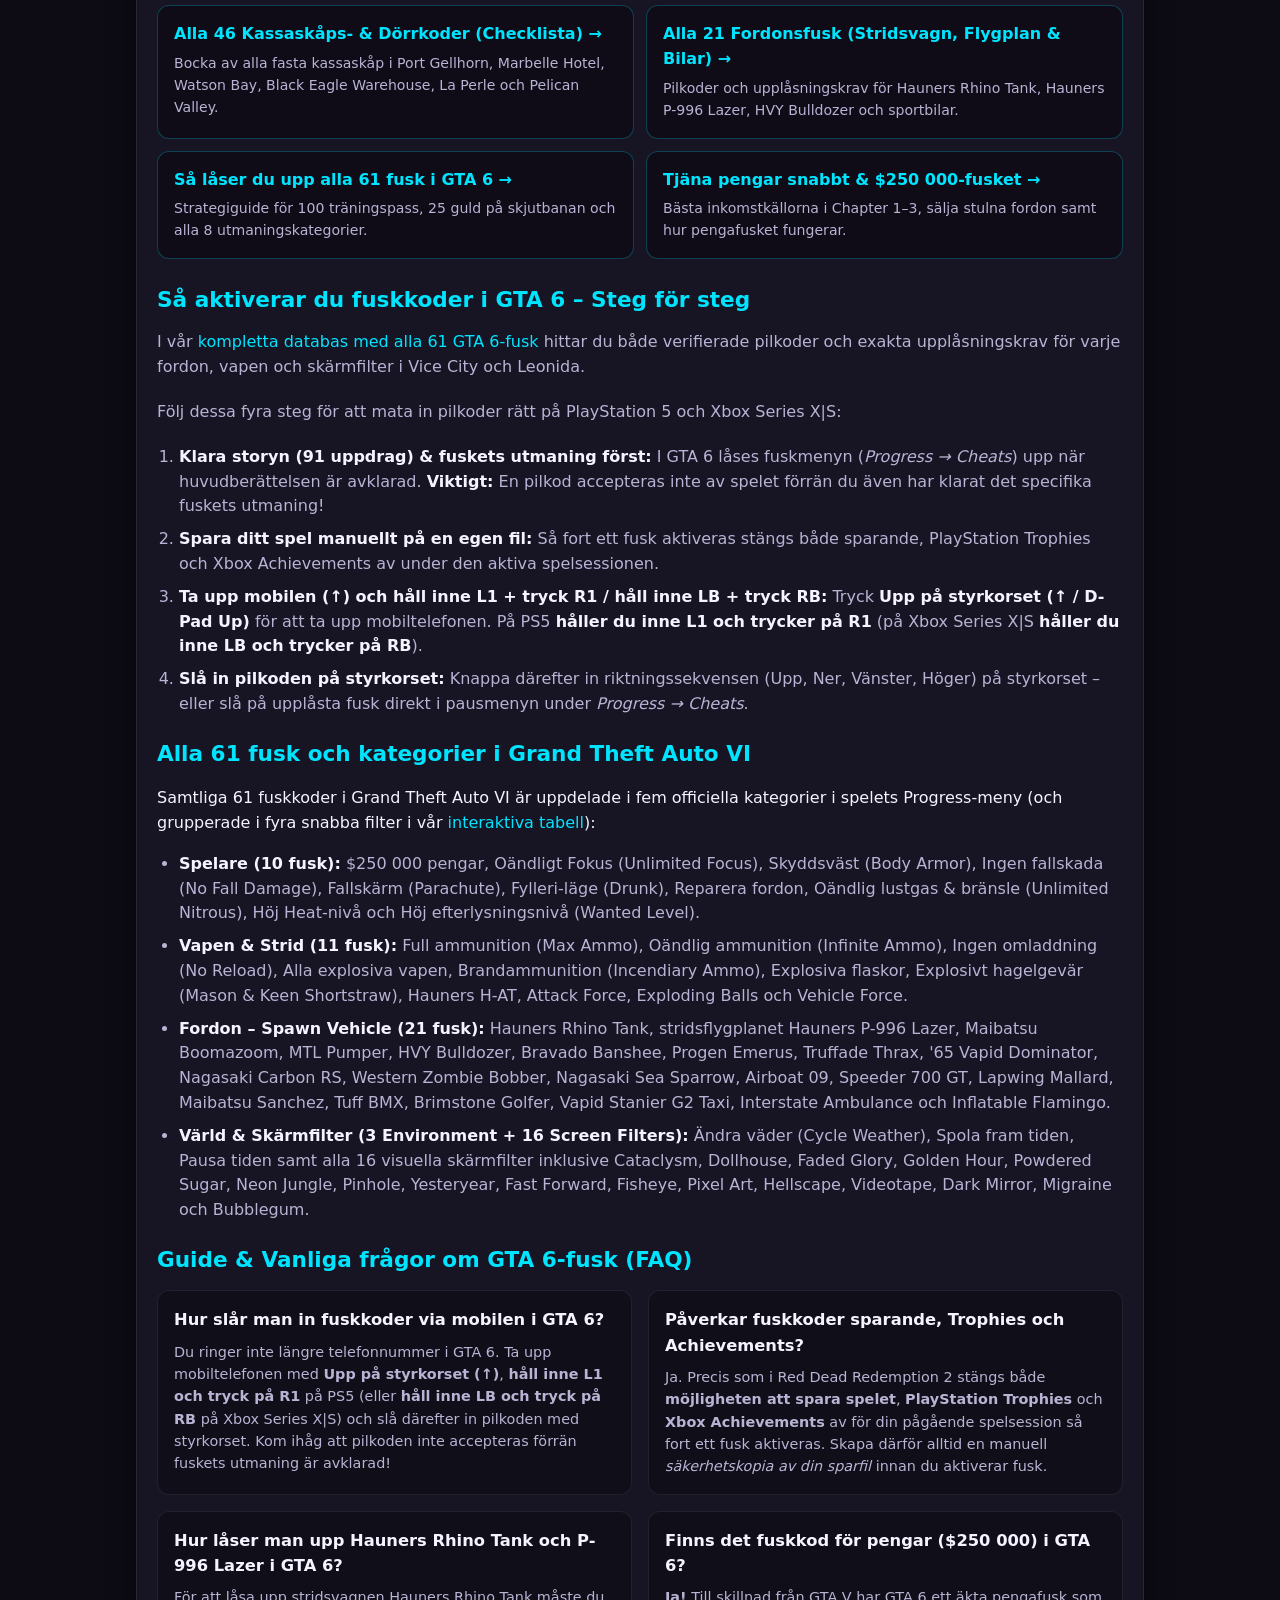
==== commit 0cdda061: "Clean up canonical root links (/ instead of index.html & ?lang=sv) and fix language/vehicle nav link" ====
--- a/index.html
+++ b/index.html
@@ -132,13 +132,13 @@
   <header class="site-header">
     <div class="header-inner">
       <div class="brand-row">
-        <a href="index.html" class="brand-logo" aria-label="GTA 6 Fuskkoder startsida">
+        <a href="/" class="brand-logo" aria-label="GTA 6 Fuskkoder startsida">
           <span class="logo-gta">GTA VI</span>
           <span class="logo-sub" data-i18n="logoSub">FUSK &amp; KODER</span>
         </a>
         <div class="header-badges">
           <nav class="lang-switch" aria-label="Språk / Language">
-            <a href="index.html?lang=sv" class="lang-btn active" hreflang="sv" aria-current="page">SV</a>
+            <a href="/" class="lang-btn active" hreflang="sv" aria-current="page">SV</a>
             <a href="en.html" class="lang-btn" hreflang="en">EN</a>
           </nav>
           <span class="release-badge" title="Verifierade GTA 6-fuskkoder live">
@@ -570,9 +570,11 @@
         Som Amazon-associates tjänar vi pengar på kvalificerade köp.
       </p>
       <nav class="footer-nav" aria-label="Sidfot">
-        <a href="index.html" data-i18n="navCheats">Fuskkoder</a>
+        <a href="/" data-i18n="navCheats">Fuskkoder</a>
         <span aria-hidden="true">&middot;</span>
         <a href="kassaskapskoder.html">Kassaskåpskoder</a>
+        <span aria-hidden="true">&middot;</span>
+        <a href="fordonsfusk.html">Fordonsfusk</a>
         <span aria-hidden="true">&middot;</span>
         <a href="utmaningar.html">Upplåsningsguide</a>
         <span aria-hidden="true">&middot;</span>
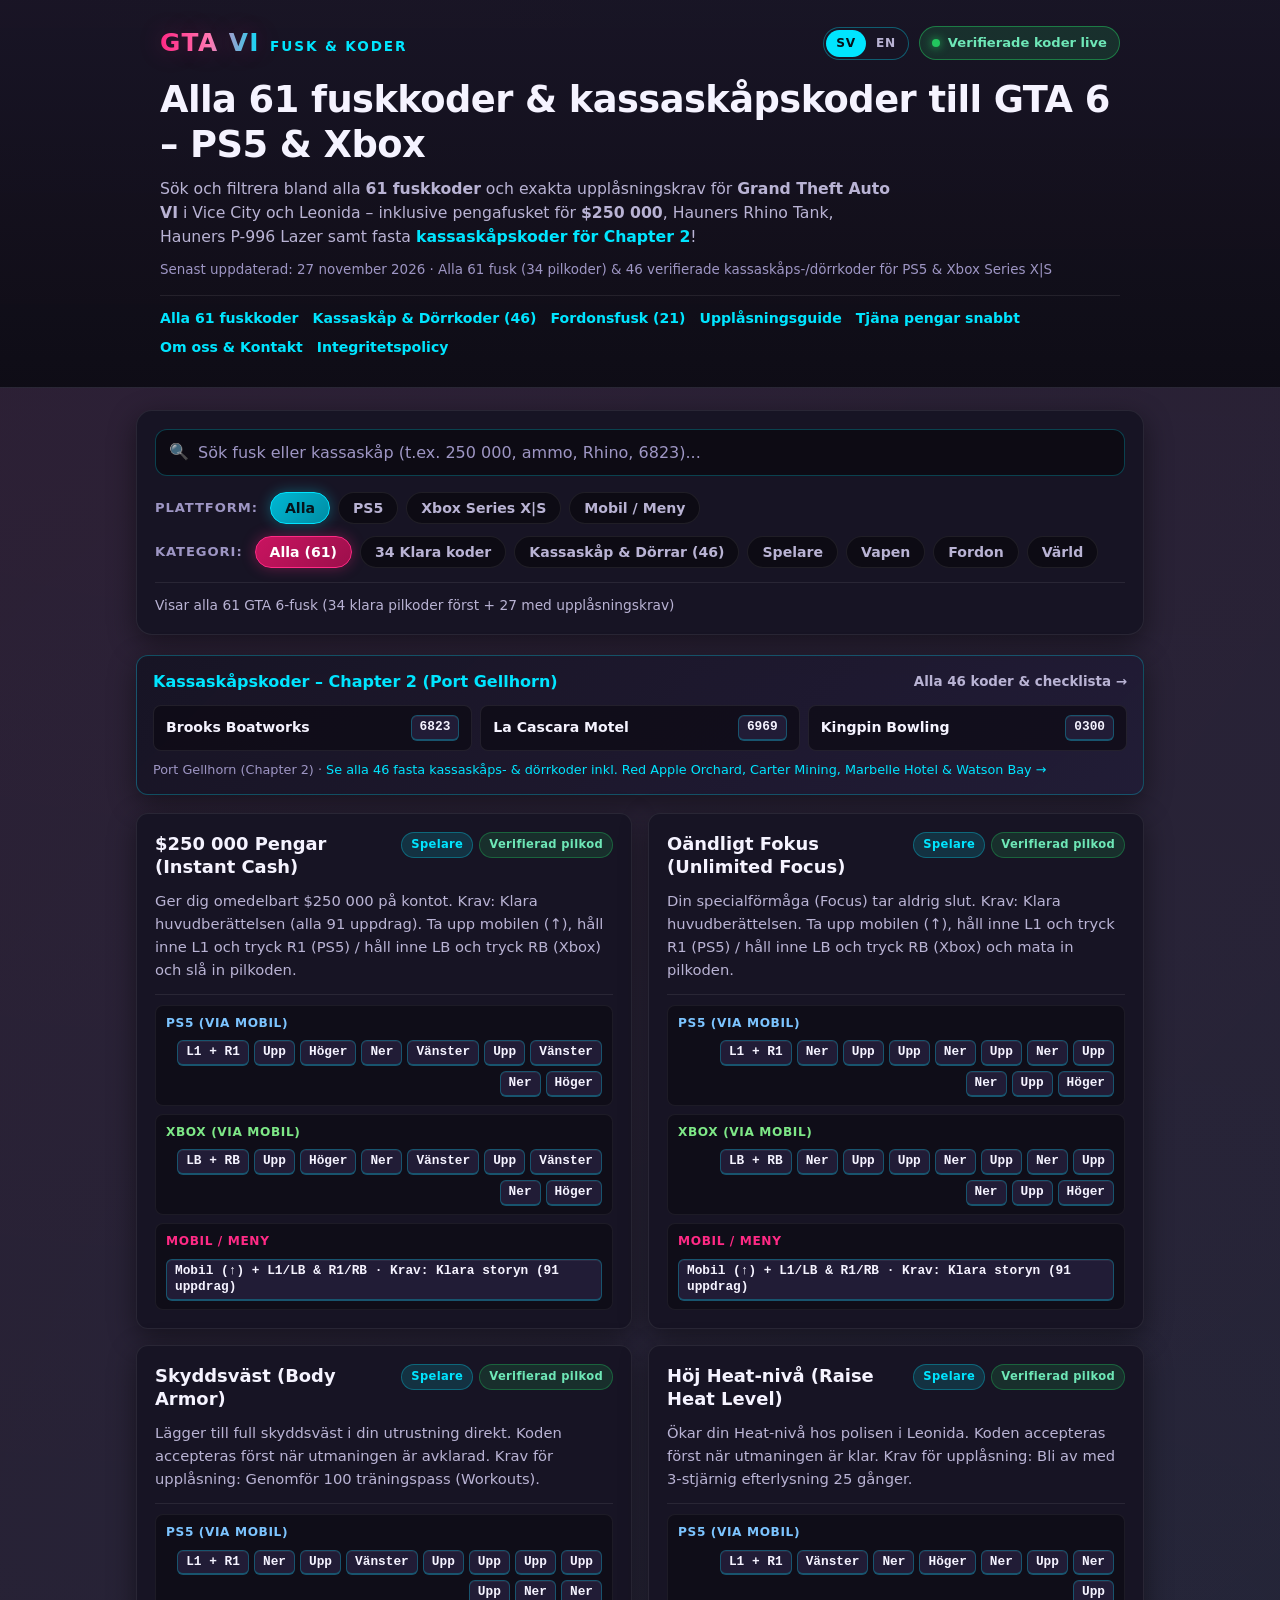
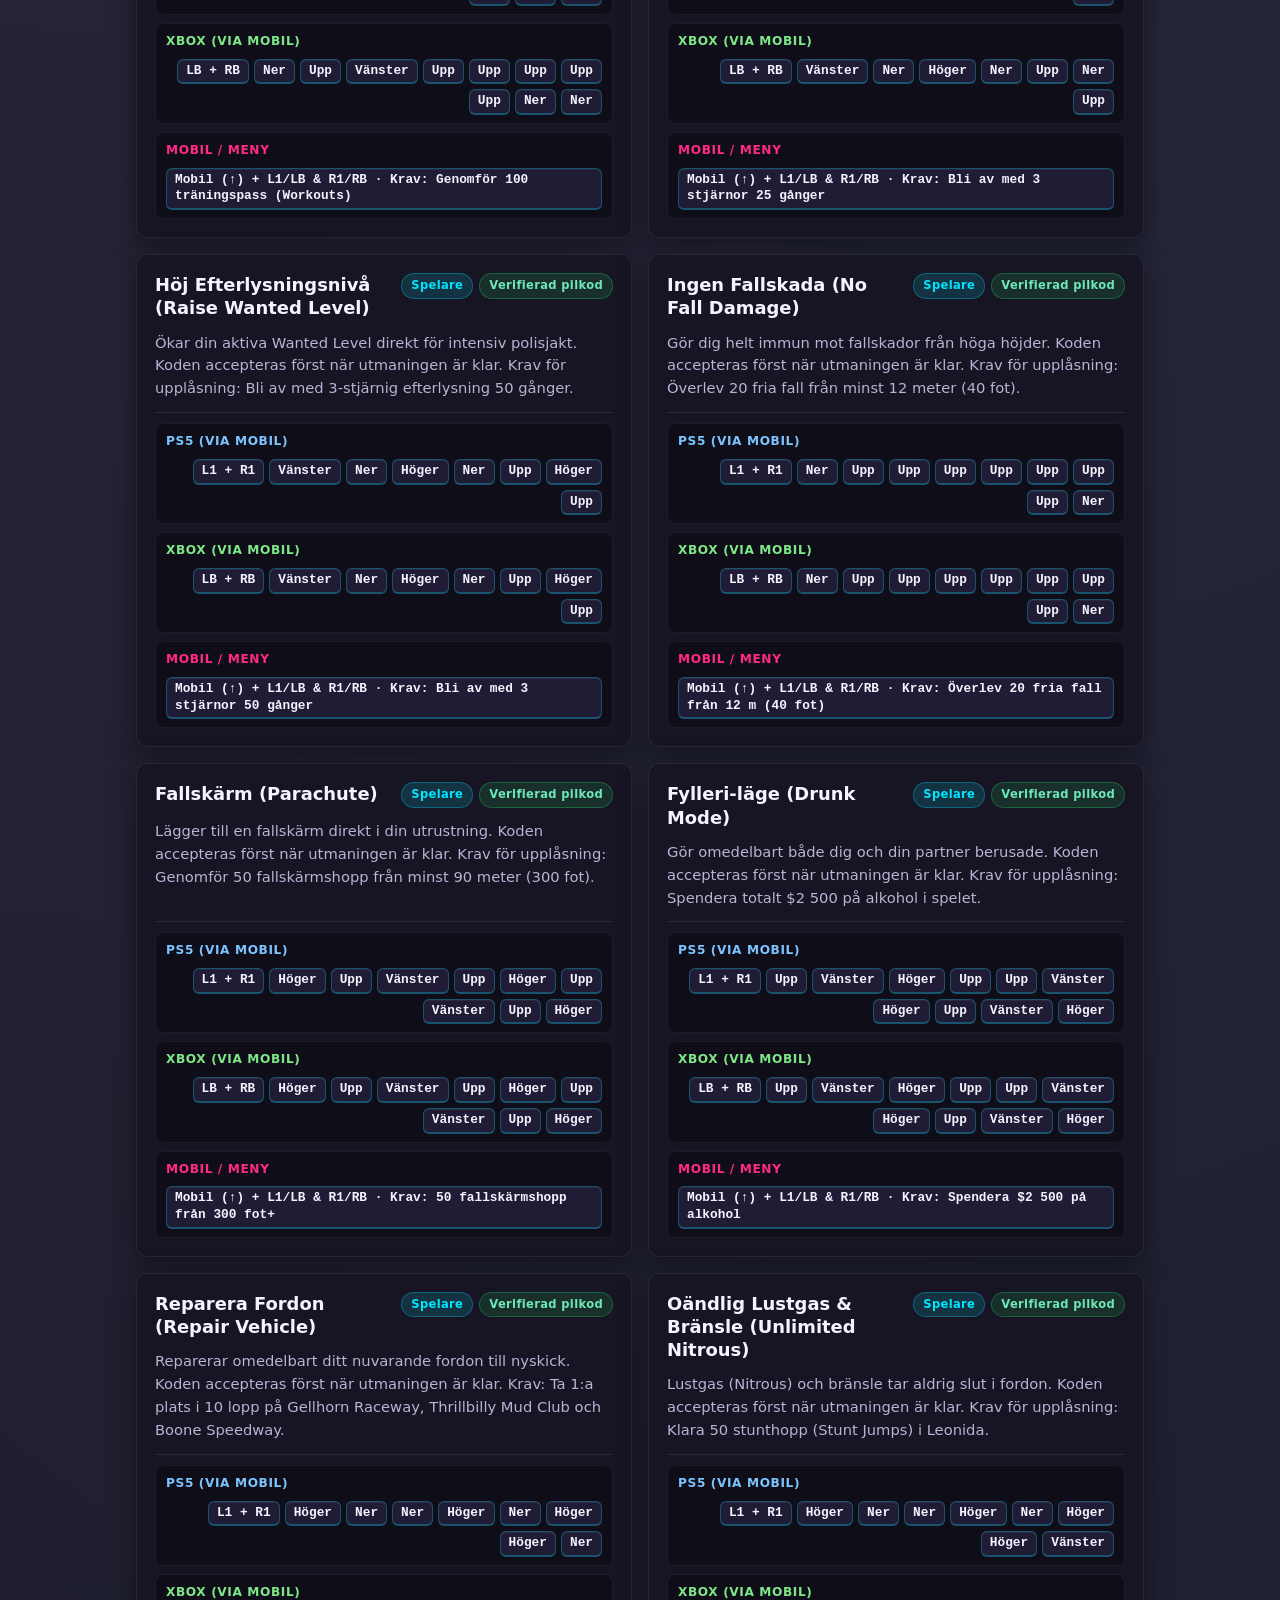
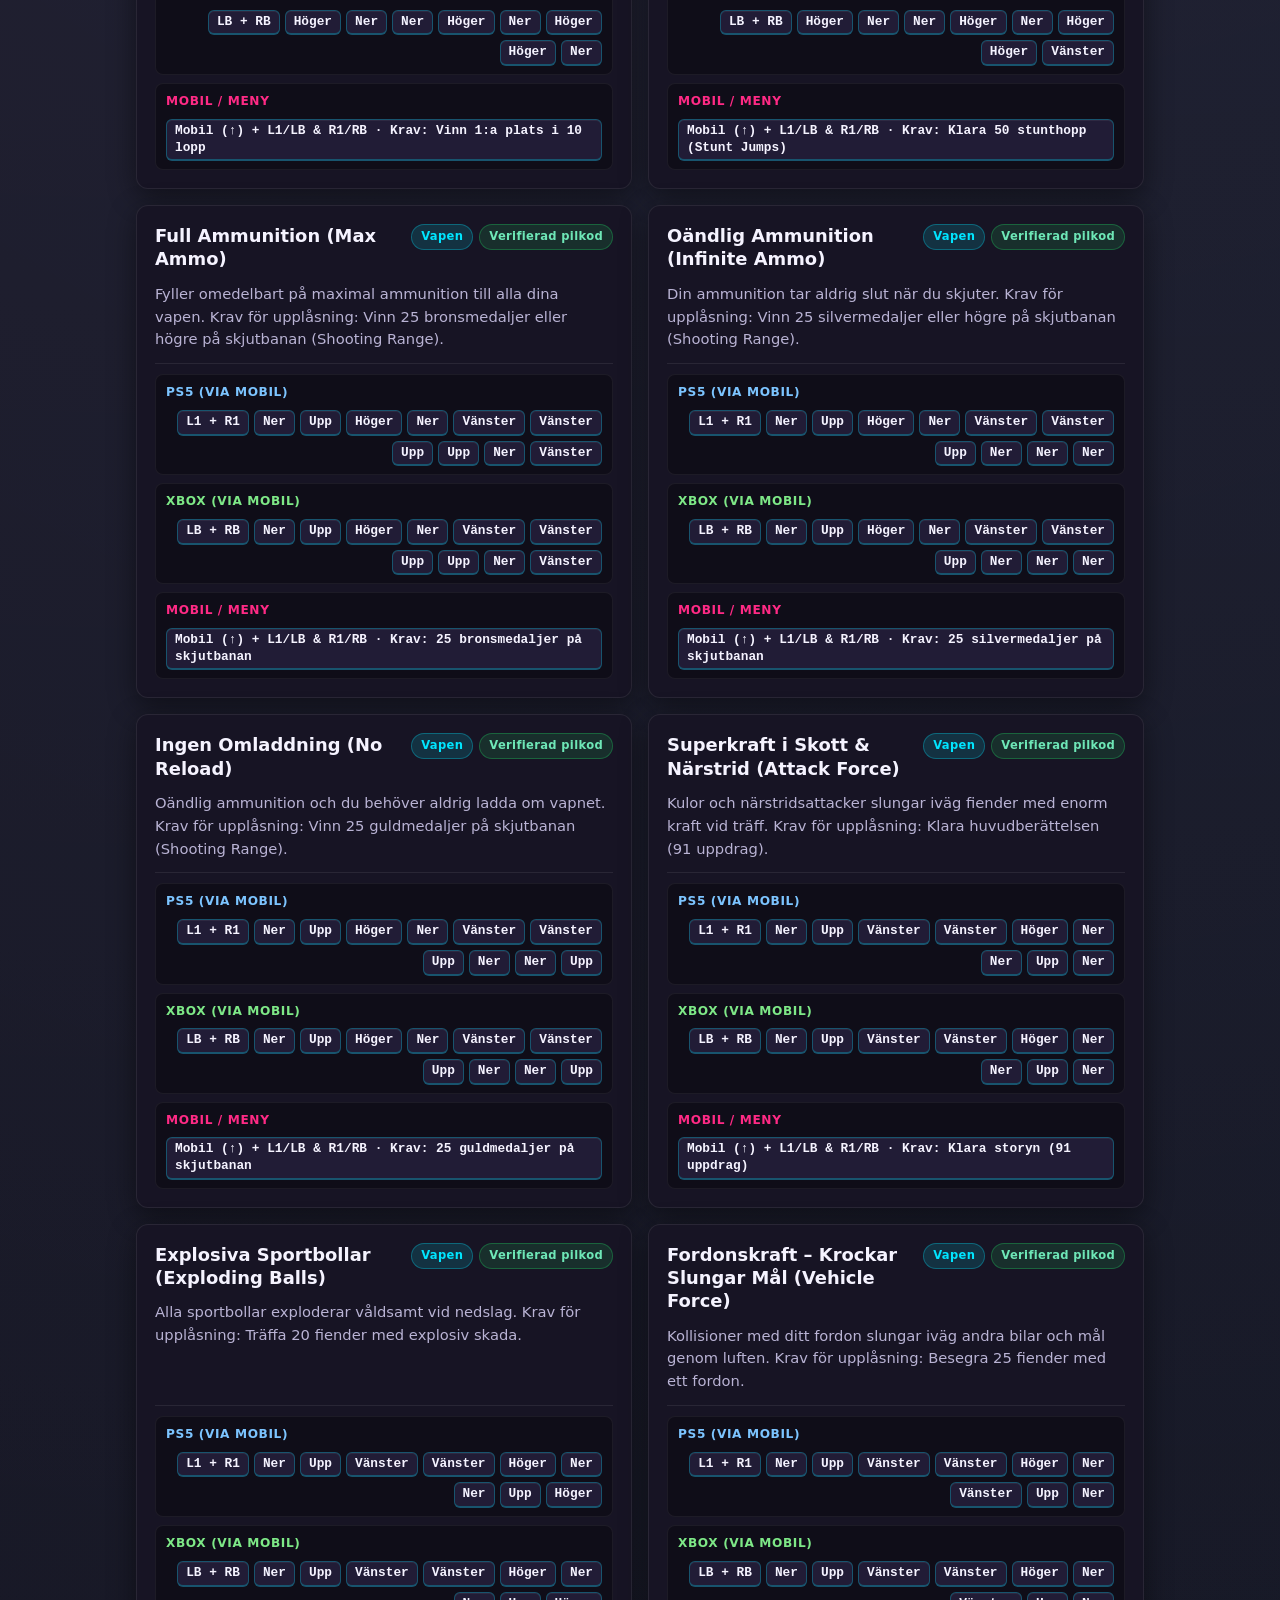
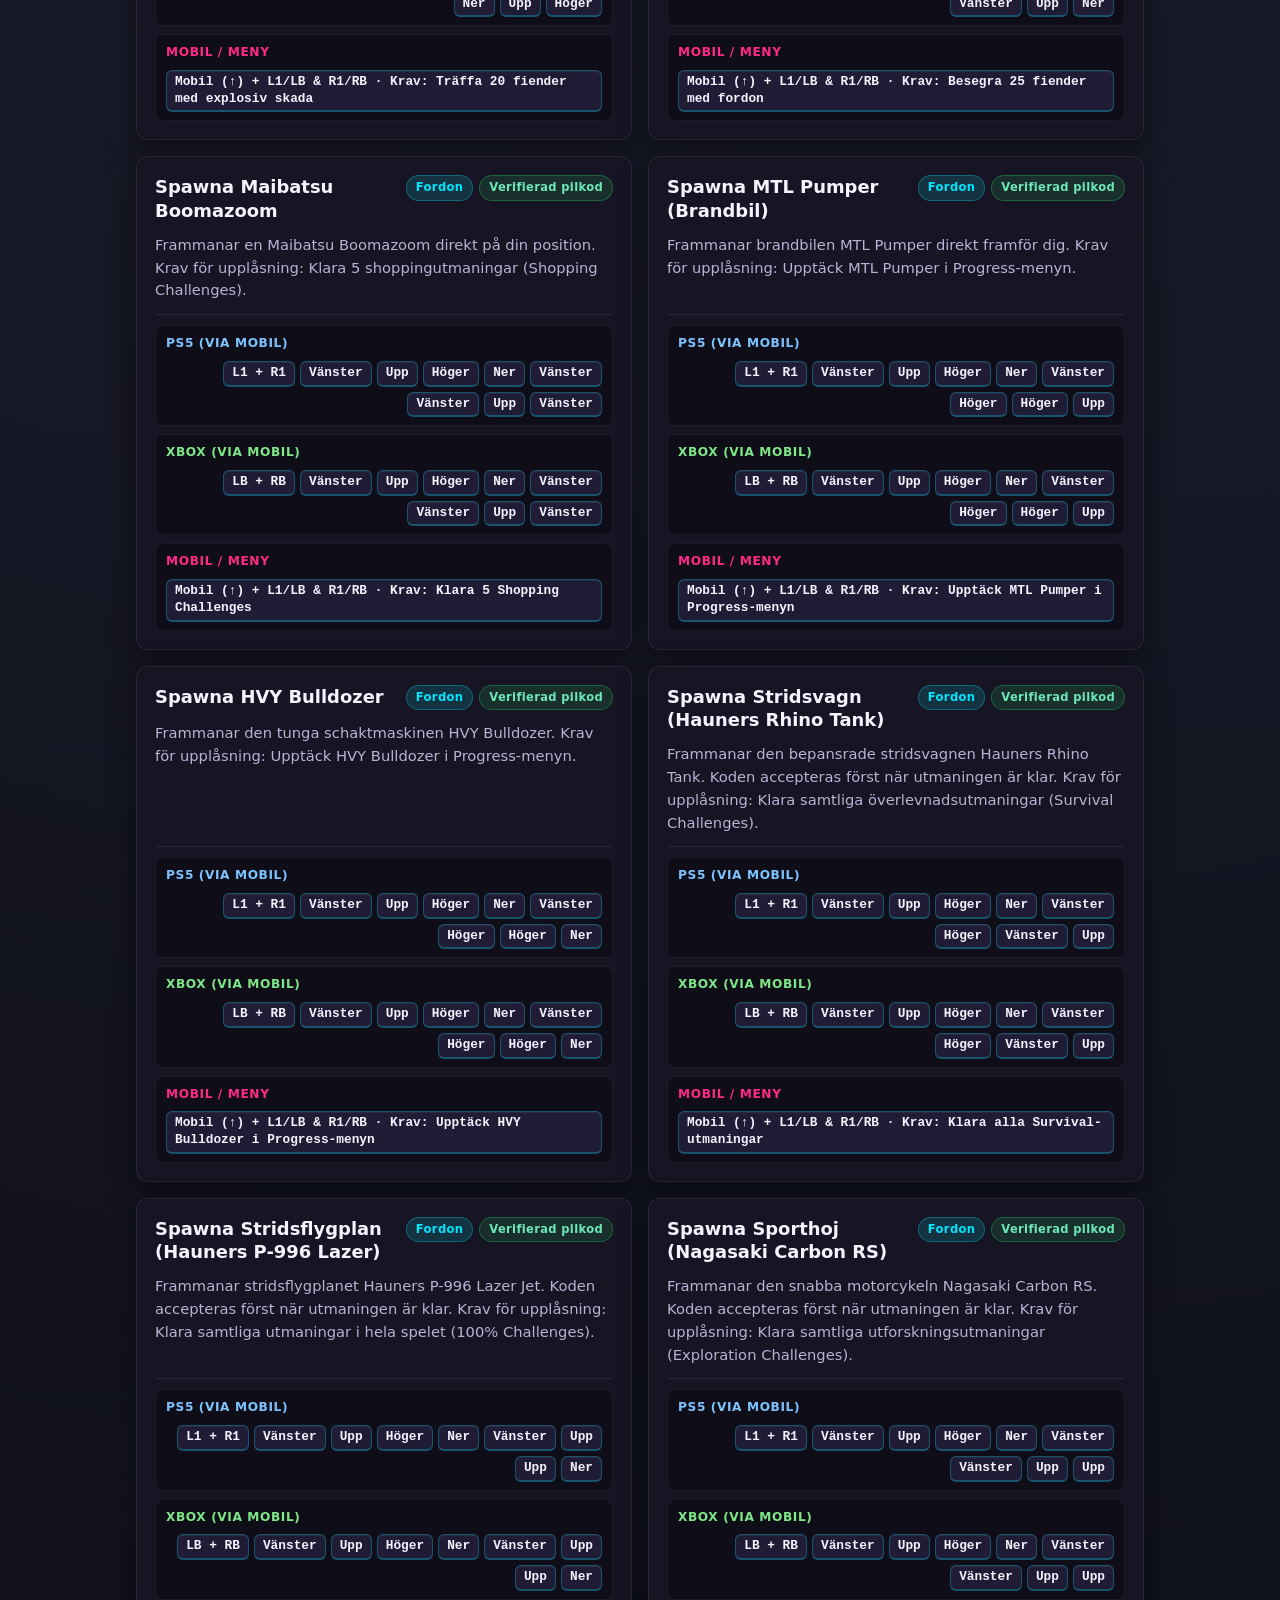
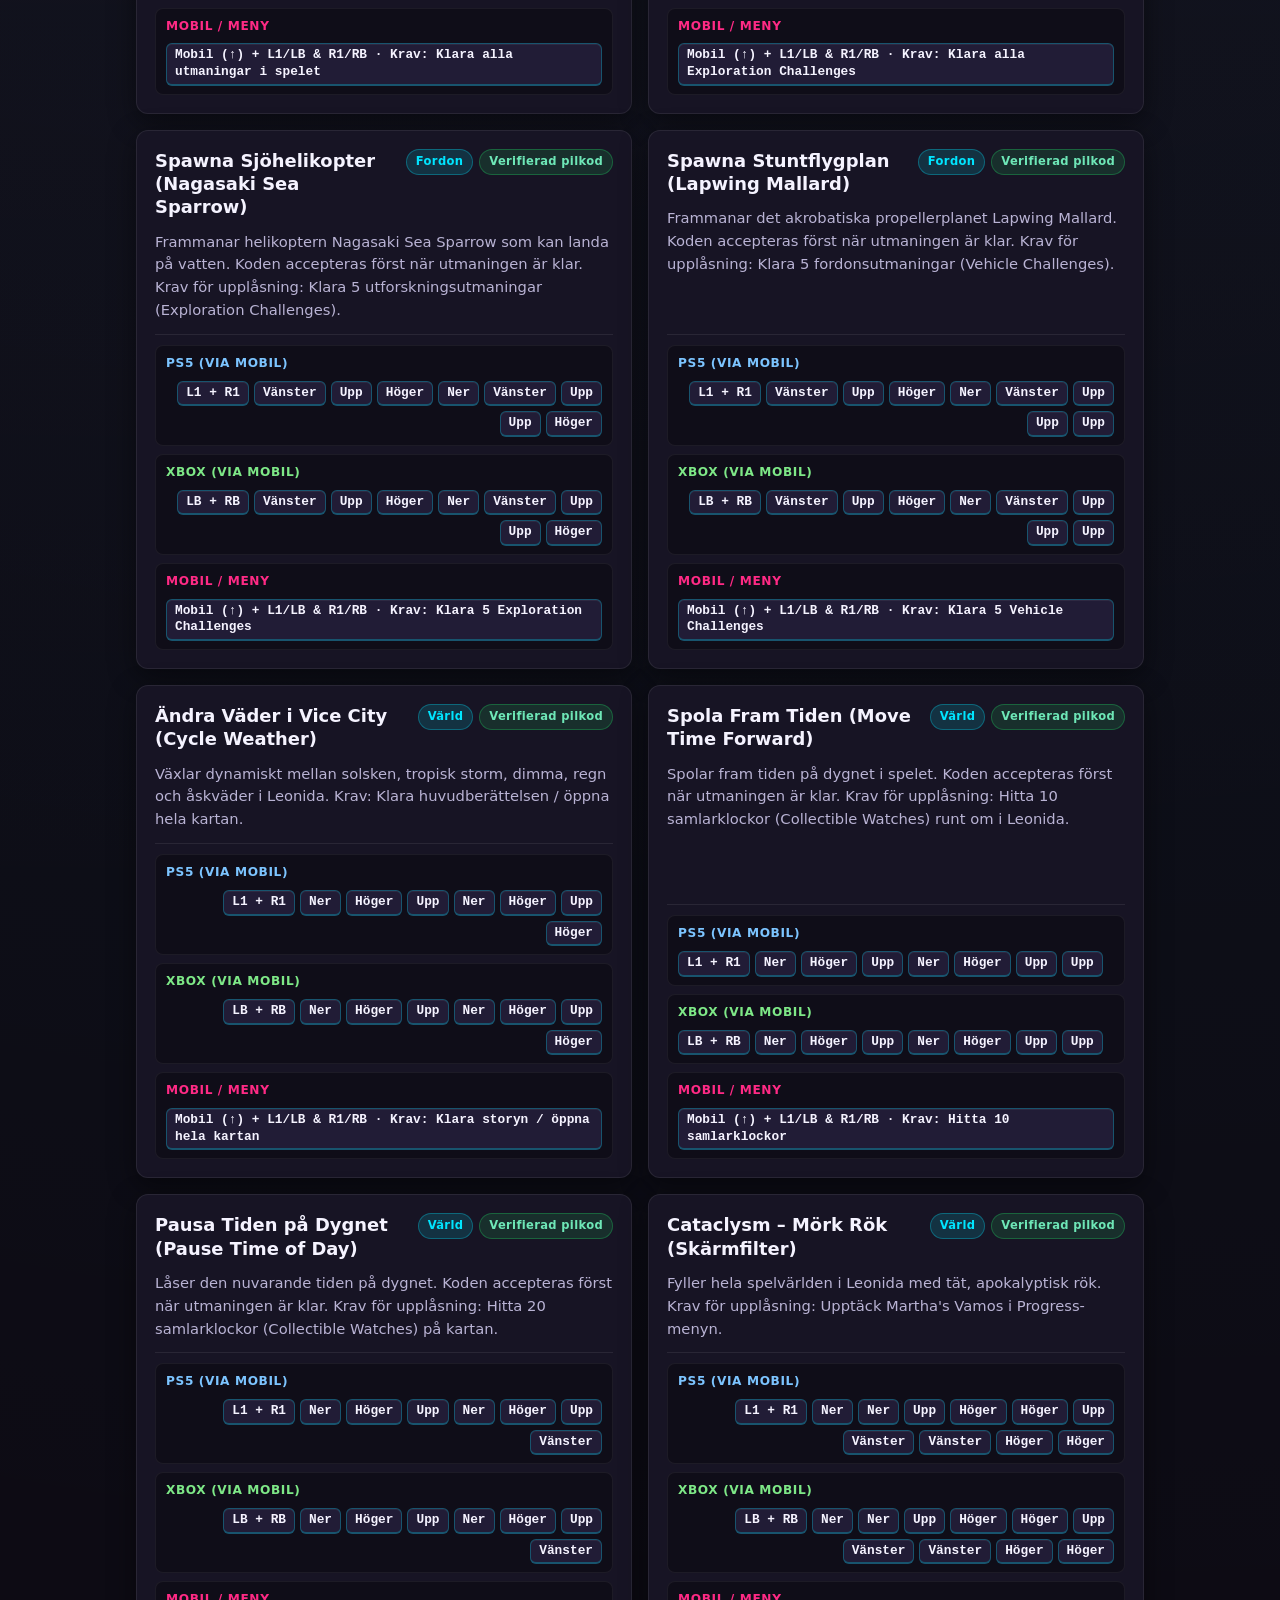
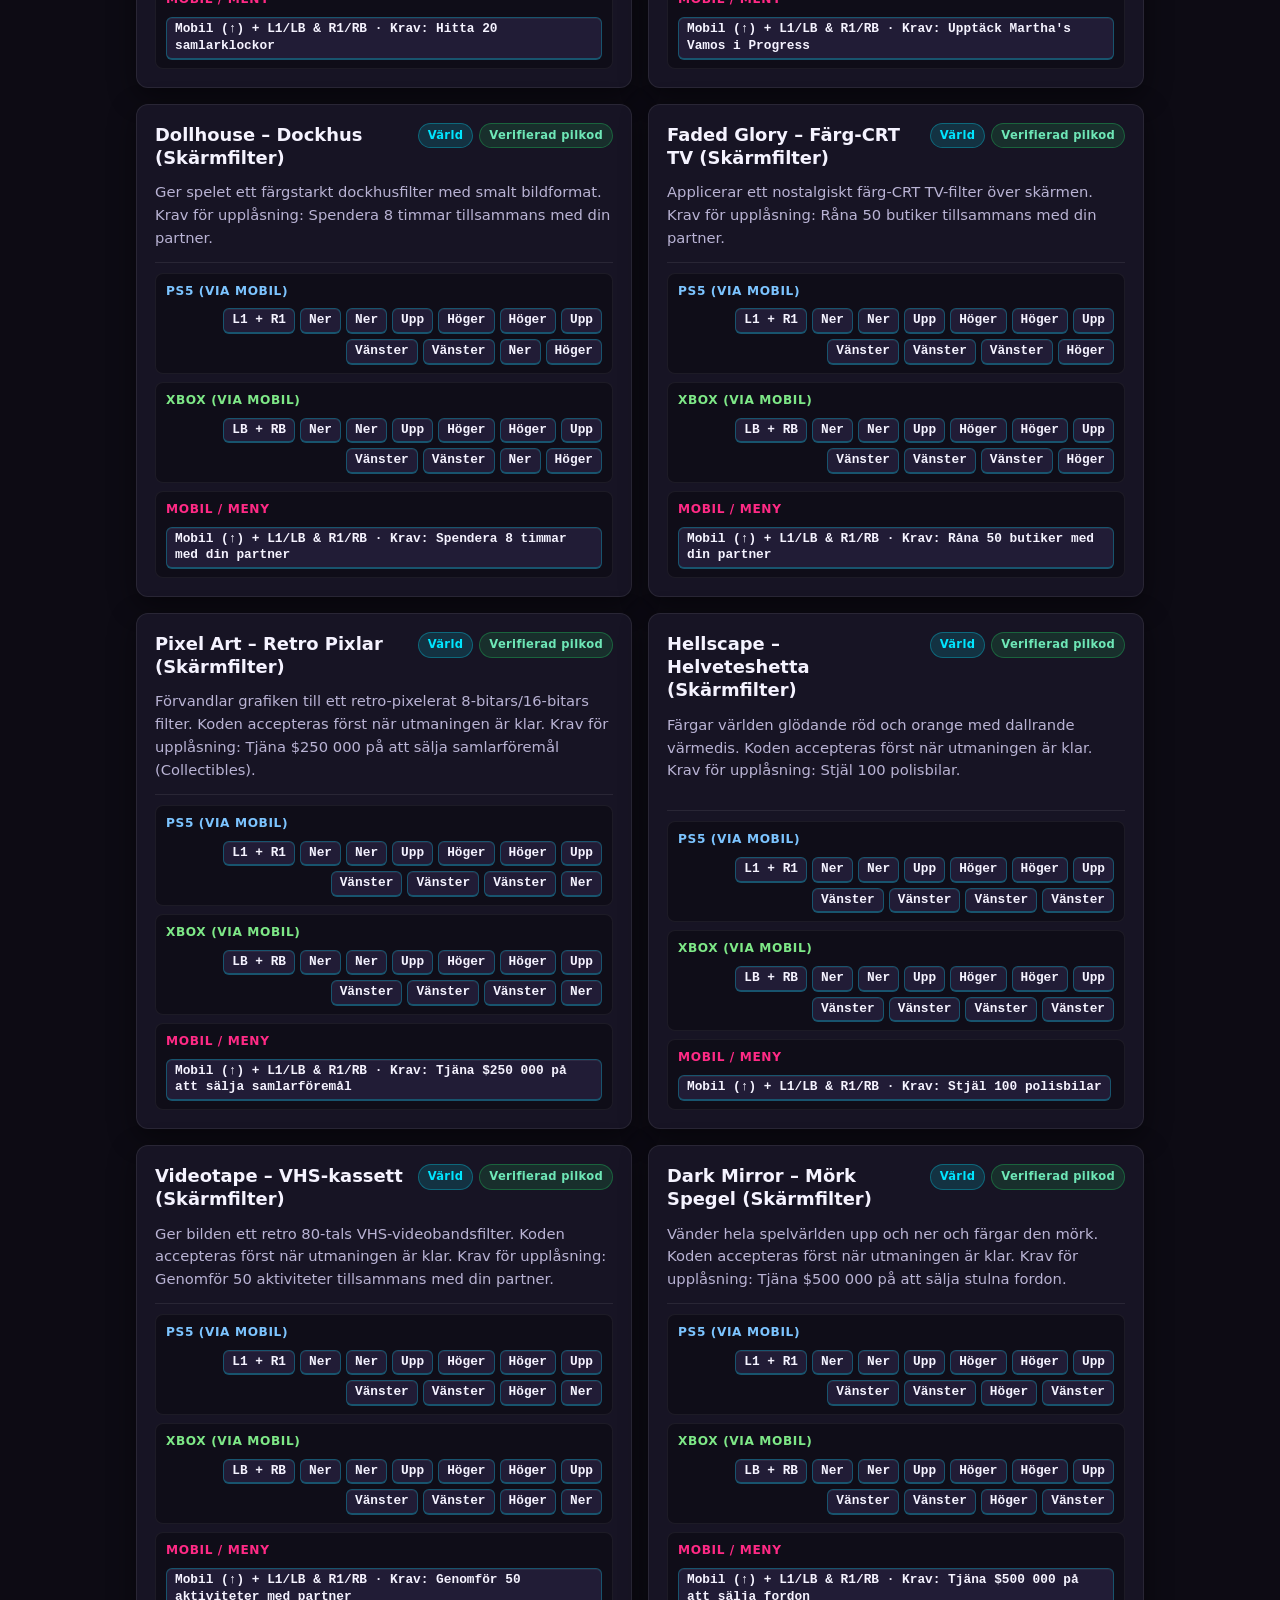
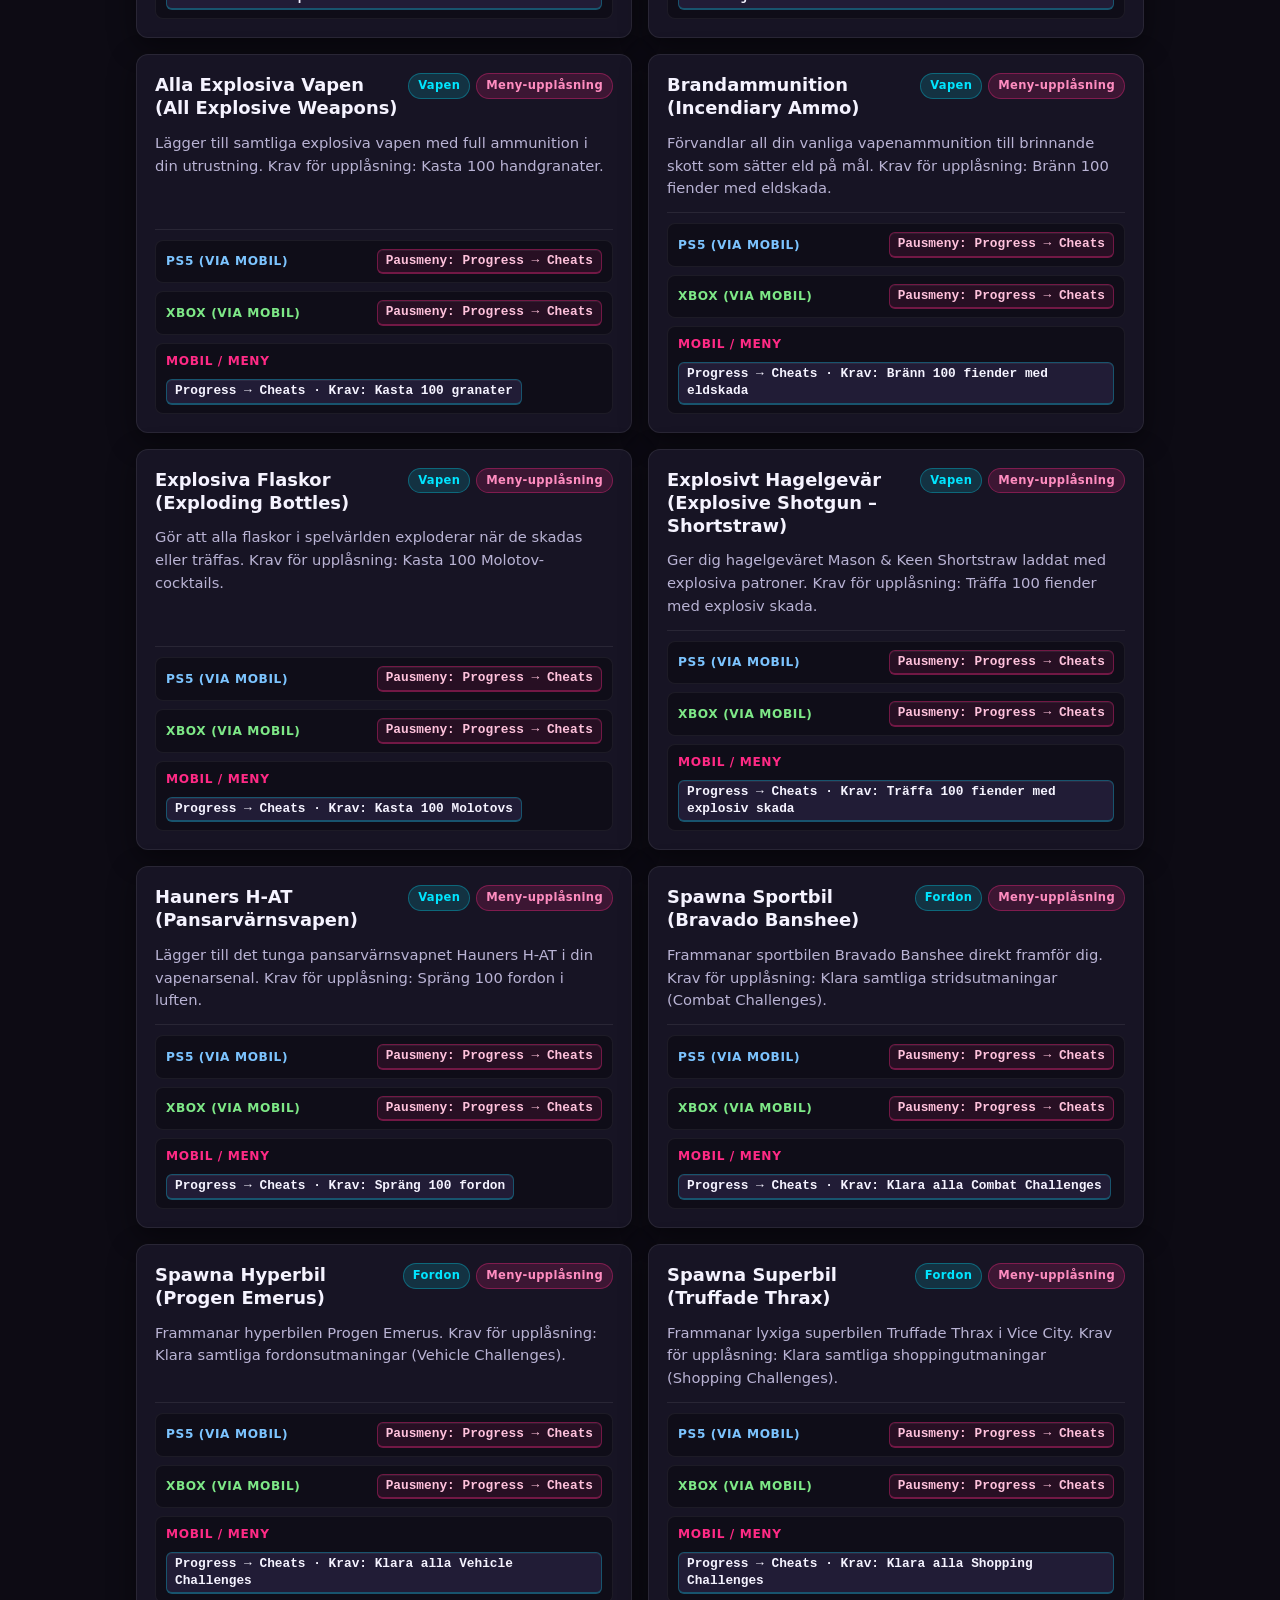
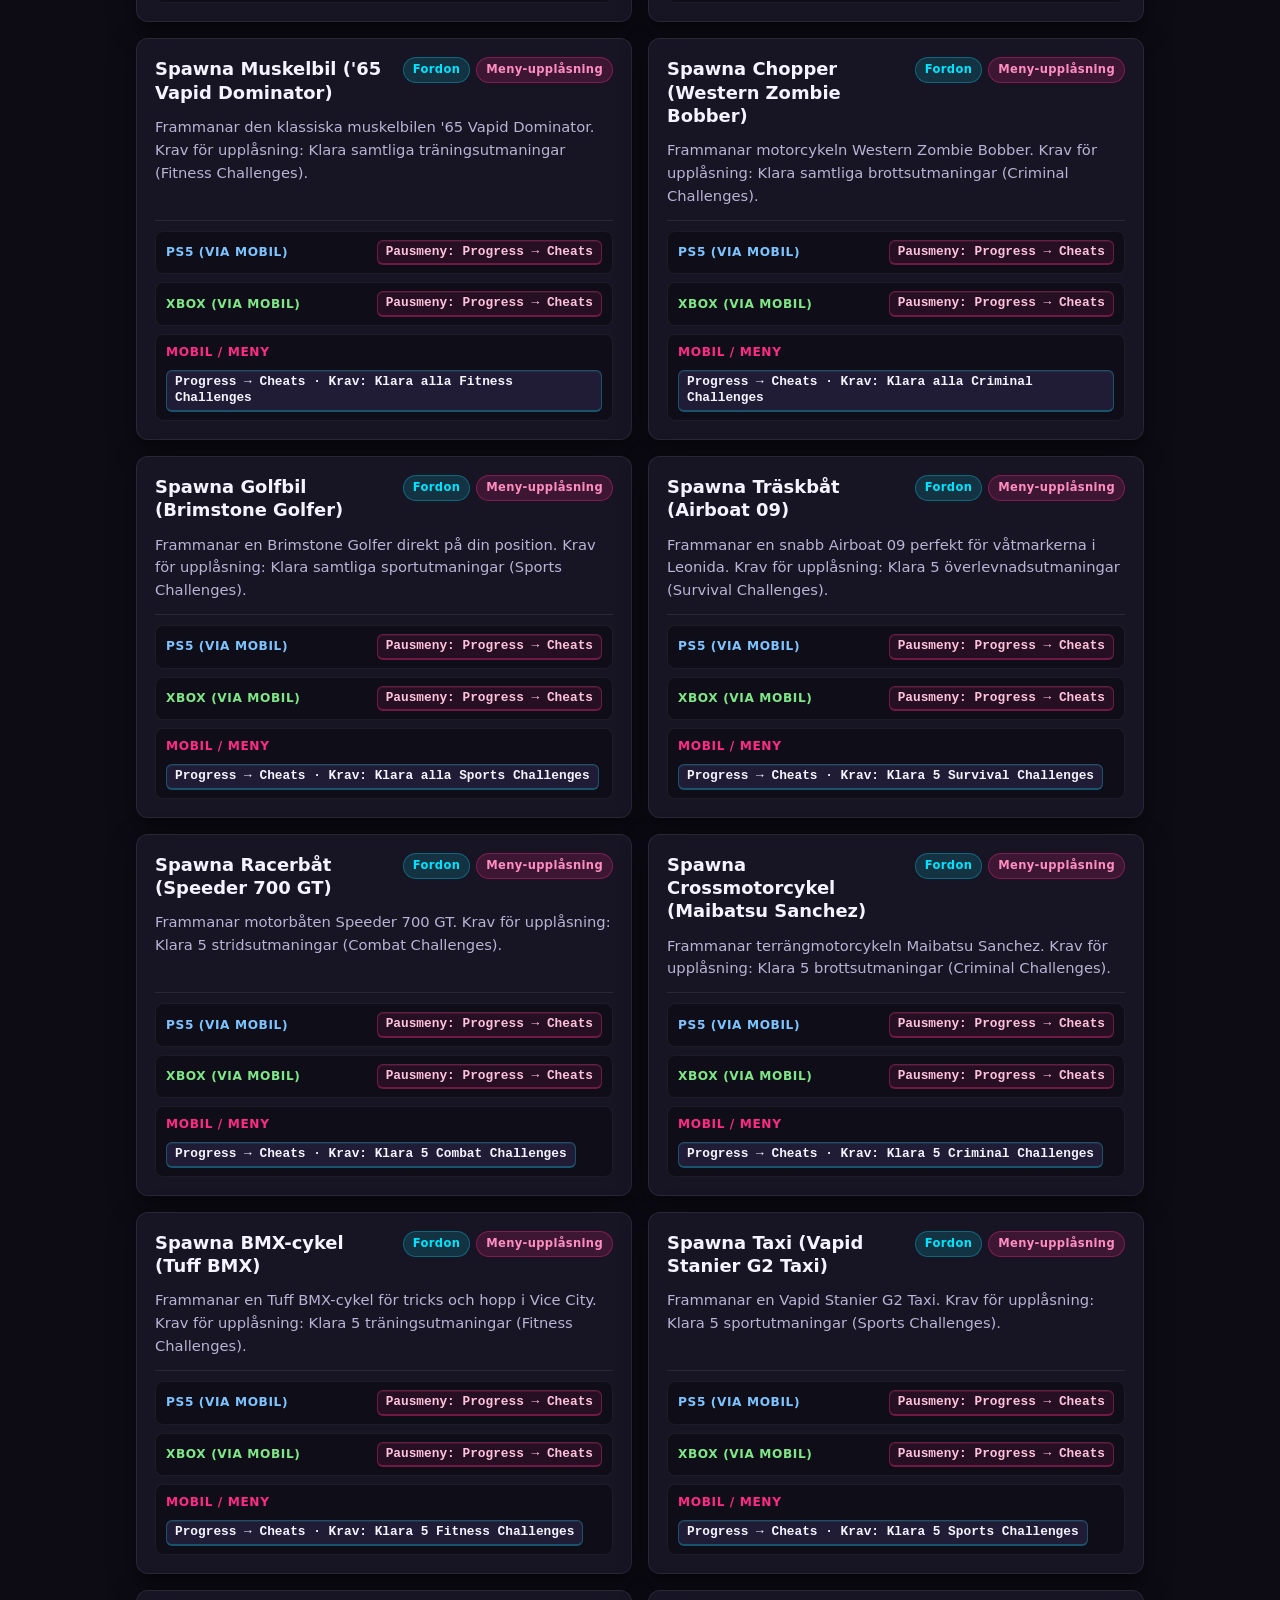
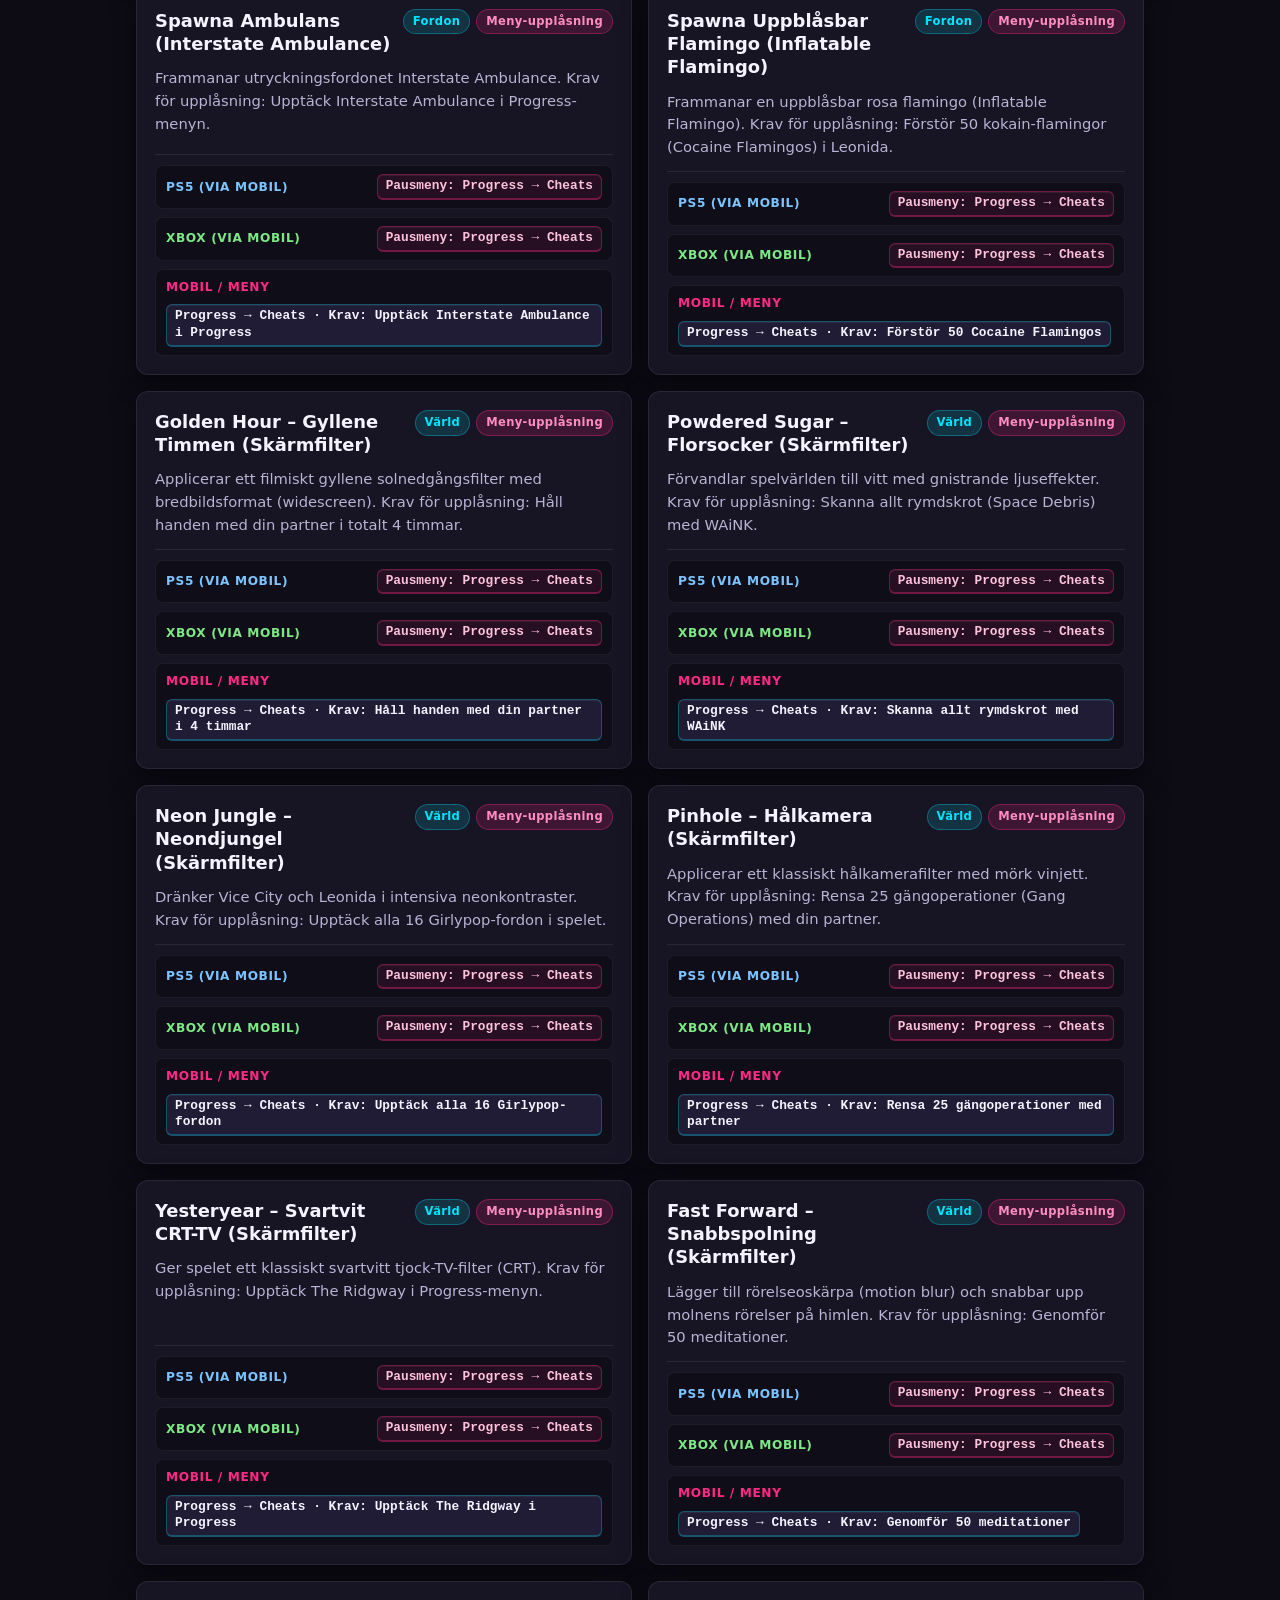
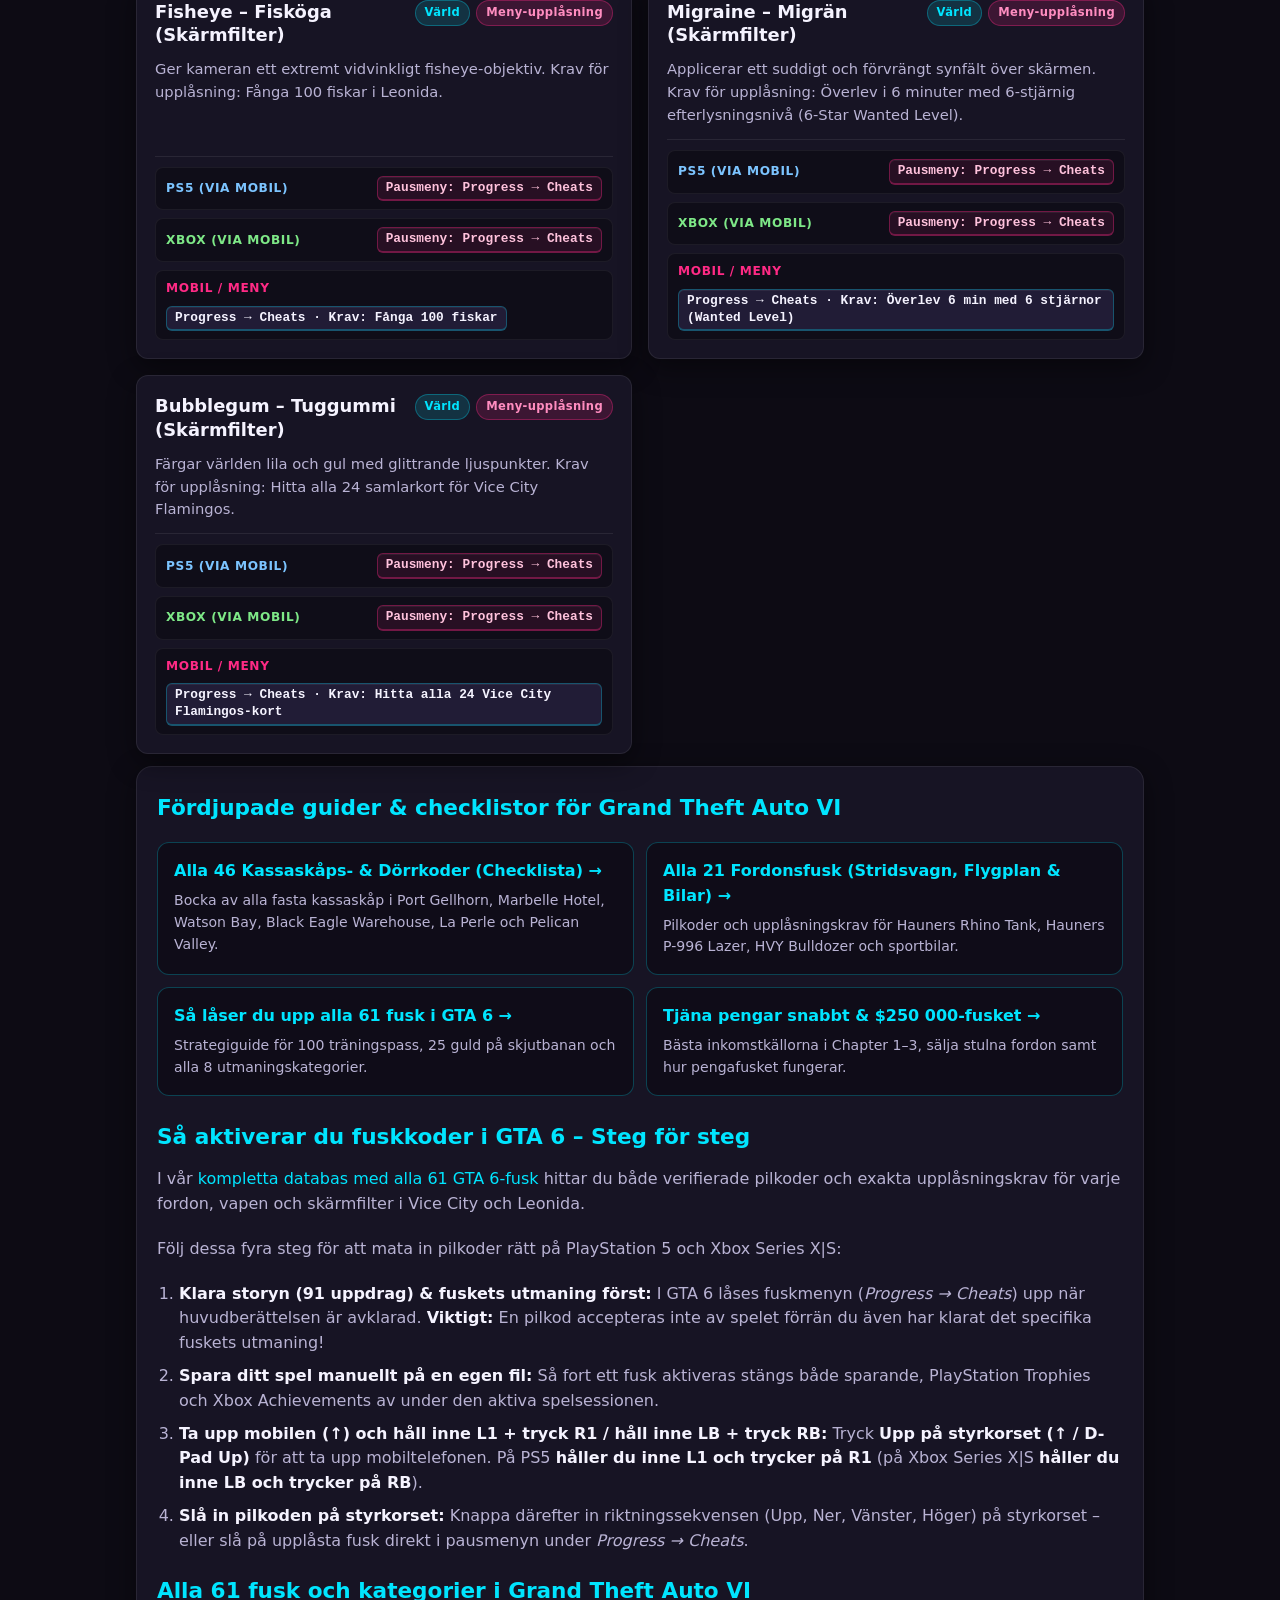
==== commit 0187eede: "Add 13 verified GTA 6 D-Pad cheat codes (21->34: Rhino Tank, P-996 Lazer, all Player & Time cheats, " ====
--- a/index.html
+++ b/index.html
@@ -7,7 +7,7 @@
   <link rel="alternate" hreflang="en" href="https://gta6hacks.se/en.html" />
   <link rel="alternate" hreflang="x-default" href="https://gta6hacks.se/en.html" />
   <title>GTA 6 Fuskkoder (PS5 &amp; Xbox) – Alla bekräftade koder (2026)</title>
-  <meta name="description" content="Alla 21 bekräftade pilkoder och 61 fusk till GTA 6 (Grand Theft Auto VI) för PS5 och Xbox Series X|S via mobilen, plus 46 fasta kassaskåps- &amp; dörrkoder.">
+  <meta name="description" content="Alla 34 bekräftade pilkoder och 61 fusk till GTA 6 (Grand Theft Auto VI) för PS5 och Xbox Series X|S via mobilen, plus 46 fasta kassaskåps- &amp; dörrkoder.">
   <meta name="robots" content="index, follow">
   <meta name="theme-color" content="#0d0b14">
   <link rel="canonical" href="https://gta6hacks.se/">
@@ -20,13 +20,13 @@
   <meta property="og:site_name" content="GTA 6 Fuskkoder Sverige">
   <meta property="og:url" content="https://gta6hacks.se/">
   <meta property="og:title" content="GTA 6 Fuskkoder (PS5 &amp; Xbox) – Alla bekräftade koder (2026)">
-  <meta property="og:description" content="Alla 21 bekräftade pilkoder och 61 fusk till GTA 6 för PS5 &amp; Xbox Series X|S, plus 46 fasta kassaskåps- &amp; dörrkoder i Story Mode.">
+  <meta property="og:description" content="Alla 34 bekräftade pilkoder och 61 fusk till GTA 6 för PS5 &amp; Xbox Series X|S, plus 46 fasta kassaskåps- &amp; dörrkoder i Story Mode.">
   <meta property="og:image" content="https://gta6hacks.se/logo.png">
 
   <!-- Twitter Card -->
   <meta name="twitter:card" content="summary_large_image">
   <meta name="twitter:title" content="GTA 6 Fuskkoder (PS5 &amp; Xbox) – Alla bekräftade koder (2026)">
-  <meta name="twitter:description" content="Alla 21 bekräftade pilkoder och 61 fusk till GTA 6 för PS5 &amp; Xbox Series X|S, plus 46 kassaskåpskoder i Story Mode.">
+  <meta name="twitter:description" content="Alla 34 bekräftade pilkoder och 61 fusk till GTA 6 för PS5 &amp; Xbox Series X|S, plus 46 kassaskåpskoder i Story Mode.">
   <meta name="twitter:image" content="https://gta6hacks.se/logo.png">
 
   <link rel="stylesheet" href="style.css?v=20261121c">
@@ -72,7 +72,7 @@
         "about": { "@id": "https://gta6hacks.se/#organization" },
         "inLanguage": "sv-SE",
         "datePublished": "2026-11-13",
-        "dateModified": "2026-11-25"
+        "dateModified": "2026-11-27"
       },
       {
         "@type": "FAQPage",
@@ -154,7 +154,7 @@
         <a href="#kassaskapskoder"><strong>kassaskåpskoder för Chapter 2</strong></a>!
       </p>
       <p class="last-updated" data-i18n-html="lastUpdated">
-        Senast uppdaterad: <time datetime="2026-11-25">25 november 2026</time> &middot; Alla 61 fusk (21 pilkoder) &amp; 46 verifierade kassaskåps-/dörrkoder för PS5 &amp; Xbox Series X|S
+        Senast uppdaterad: <time datetime="2026-11-27">27 november 2026</time> &middot; Alla 61 fusk (34 pilkoder) &amp; 46 verifierade kassaskåps-/dörrkoder för PS5 &amp; Xbox Series X|S
       </p>
       <nav class="quick-nav" aria-label="Huvudmeny">
         <a href="#fuskkoder" data-i18n="navCheats">Alla 61 fuskkoder</a>
@@ -230,7 +230,7 @@
             <span class="filter-label" data-i18n="categoryLabel">Kategori:</span>
             <div class="filter-buttons" id="category-filters">
               <button type="button" class="filter-btn active" data-category="Alla" data-i18n="filterAll">Alla (61)</button>
-              <button type="button" class="filter-btn" data-category="Verifierade">21 Klara koder</button>
+              <button type="button" class="filter-btn" data-category="Verifierade">34 Klara koder</button>
               <button type="button" class="filter-btn" data-category="Kassaskap">Kassaskåp &amp; Dörrar (46)</button>
               <button type="button" class="filter-btn" data-category="Spelare" data-i18n="catPlayer">Spelare</button>
               <button type="button" class="filter-btn" data-category="Vapen" data-i18n="catWeapons">Vapen</button>
@@ -315,7 +315,11 @@
                 <tr><td><strong>$250 000 Pengar (Instant Cash)</strong></td><td>Spelare</td><td><code>Upp, Höger, Ner, Vänster, Upp, Vänster, Ner, Höger</code></td><td>Klara storyn (91 uppdrag)</td></tr>
                 <tr><td><strong>Oändligt Fokus (Unlimited Focus)</strong></td><td>Spelare</td><td><code>Ner, Upp, Upp, Ner, Upp, Ner, Upp, Ner, Upp, Höger</code></td><td>Klara storyn (91 uppdrag)</td></tr>
                 <tr><td><strong>Skyddsväst (Body Armor)</strong></td><td>Spelare</td><td><code>Ner, Upp, Vänster, Upp, Upp, Upp, Upp, Upp, Ner, Ner</code></td><td>Genomför 100 träningspass</td></tr>
+                <tr><td><strong>Ingen Fallskada (No Fall Damage)</strong></td><td>Spelare</td><td><code>Ner, Upp, Upp, Upp, Upp, Upp, Upp, Upp, Ner</code></td><td>Överlev 20 fria fall från 12 m (40 fot)</td></tr>
+                <tr><td><strong>Fallskärm (Parachute)</strong></td><td>Spelare</td><td><code>Höger, Upp, Vänster, Upp, Höger, Upp, Vänster, Upp, Höger</code></td><td>50 fallskärmshopp från 300 fot+</td></tr>
                 <tr><td><strong>Fylleri-läge (Drunk Mode)</strong></td><td>Spelare</td><td><code>Upp, Vänster, Höger, Upp, Upp, Vänster, Höger, Upp, Vänster, Höger</code></td><td>Spendera $2 500 på alkohol</td></tr>
+                <tr><td><strong>Reparera Fordon (Repair Vehicle)</strong></td><td>Spelare</td><td><code>Höger, Ner, Ner, Höger, Ner, Höger, Höger, Ner</code></td><td>Vinn 1:a plats i 10 lopp</td></tr>
+                <tr><td><strong>Oändlig Lustgas &amp; Bränsle (Unlimited Nitrous)</strong></td><td>Spelare</td><td><code>Höger, Ner, Ner, Höger, Ner, Höger, Höger, Vänster</code></td><td>Klara 50 stunthopp (Stunt Jumps)</td></tr>
                 <tr><td><strong>Höj Heat-nivå (Raise Heat Level)</strong></td><td>Spelare</td><td><code>Vänster, Ner, Höger, Ner, Upp, Ner, Upp</code></td><td>Bli av med 3 stjärnor 25 gånger</td></tr>
                 <tr><td><strong>Höj Efterlysningsnivå (Raise Wanted Level)</strong></td><td>Spelare</td><td><code>Vänster, Ner, Höger, Ner, Upp, Höger, Upp</code></td><td>Bli av med 3 stjärnor 50 gånger</td></tr>
                 <tr><td><strong>Full Ammunition (Max Ammo)</strong></td><td>Vapen</td><td><code>Ner, Upp, Höger, Ner, Vänster, Vänster, Upp, Upp, Ner, Vänster</code></td><td>25 brons på skjutbanan</td></tr>
@@ -324,15 +328,24 @@
                 <tr><td><strong>Superkraft i Skott &amp; Närstrid (Attack Force)</strong></td><td>Vapen</td><td><code>Ner, Upp, Vänster, Vänster, Höger, Ner, Ner, Upp, Ner</code></td><td>Klara storyn (91 uppdrag)</td></tr>
                 <tr><td><strong>Explosiva Sportbollar (Exploding Balls)</strong></td><td>Vapen</td><td><code>Ner, Upp, Vänster, Vänster, Höger, Ner, Ner, Upp, Höger</code></td><td>Träffa 20 fiender med explosiv skada</td></tr>
                 <tr><td><strong>Fordonskraft (Vehicle Force)</strong></td><td>Vapen</td><td><code>Ner, Upp, Vänster, Vänster, Höger, Ner, Vänster, Upp, Ner</code></td><td>Besegra 25 fiender med fordon</td></tr>
+                <tr><td><strong>Spawna Stridsvagn (Hauners Rhino Tank)</strong></td><td>Fordon</td><td><code>Vänster, Upp, Höger, Ner, Vänster, Höger, Vänster, Upp</code></td><td>Klara alla Survival-utmaningar</td></tr>
+                <tr><td><strong>Spawna Stridsflygplan (Hauners P-996 Lazer)</strong></td><td>Fordon</td><td><code>Vänster, Upp, Höger, Ner, Vänster, Upp, Upp, Ner</code></td><td>Klara alla utmaningar i spelet (100%)</td></tr>
                 <tr><td><strong>Spawna Maibatsu Boomazoom</strong></td><td>Fordon</td><td><code>Vänster, Upp, Höger, Ner, Vänster, Vänster, Upp, Vänster</code></td><td>Klara 5 Shopping Challenges</td></tr>
+                <tr><td><strong>Spawna Sporthoj (Nagasaki Carbon RS)</strong></td><td>Fordon</td><td><code>Vänster, Upp, Höger, Ner, Vänster, Vänster, Upp, Upp</code></td><td>Klara alla Exploration Challenges</td></tr>
+                <tr><td><strong>Spawna Sjöhelikopter (Nagasaki Sea Sparrow)</strong></td><td>Fordon</td><td><code>Vänster, Upp, Höger, Ner, Vänster, Upp, Upp, Höger</code></td><td>Klara 5 Exploration Challenges</td></tr>
+                <tr><td><strong>Spawna Stuntflygplan (Lapwing Mallard)</strong></td><td>Fordon</td><td><code>Vänster, Upp, Höger, Ner, Vänster, Upp, Upp, Upp</code></td><td>Klara 5 Vehicle Challenges</td></tr>
                 <tr><td><strong>Spawna MTL Pumper (Brandbil)</strong></td><td>Fordon</td><td><code>Vänster, Upp, Höger, Ner, Vänster, Höger, Höger, Upp</code></td><td>Upptäck MTL Pumper i Progress-menyn</td></tr>
                 <tr><td><strong>Spawna HVY Bulldozer</strong></td><td>Fordon</td><td><code>Vänster, Upp, Höger, Ner, Vänster, Höger, Höger, Ner</code></td><td>Upptäck HVY Bulldozer i Progress-menyn</td></tr>
                 <tr><td><strong>Ändra Väder i Vice City (Cycle Weather)</strong></td><td>Värld</td><td><code>Ner, Höger, Upp, Ner, Höger, Upp, Höger</code></td><td>Klara storyn / öppna hela kartan</td></tr>
+                <tr><td><strong>Spola Fram Tiden (Move Time Forward)</strong></td><td>Värld</td><td><code>Ner, Höger, Upp, Ner, Höger, Upp, Upp</code></td><td>Hitta 10 samlarklockor</td></tr>
+                <tr><td><strong>Pausa Tiden på Dygnet (Pause Time of Day)</strong></td><td>Värld</td><td><code>Ner, Höger, Upp, Ner, Höger, Upp, Vänster</code></td><td>Hitta 20 samlarklockor</td></tr>
                 <tr><td><strong>Cataclysm – Mörk Rök (Skärmfilter)</strong></td><td>Värld</td><td><code>Ner, Ner, Upp, Höger, Höger, Upp, Vänster, Vänster, Höger, Höger</code></td><td>Upptäck Martha&apos;s Vamos i Progress</td></tr>
                 <tr><td><strong>Dollhouse – Dockhus (Skärmfilter)</strong></td><td>Värld</td><td><code>Ner, Ner, Upp, Höger, Höger, Upp, Vänster, Vänster, Ner, Höger</code></td><td>Spendera 8 timmar med din partner</td></tr>
                 <tr><td><strong>Faded Glory – Färg-CRT TV (Skärmfilter)</strong></td><td>Värld</td><td><code>Ner, Ner, Upp, Höger, Höger, Upp, Vänster, Vänster, Vänster, Höger</code></td><td>Råna 50 butiker med din partner</td></tr>
                 <tr><td><strong>Videotape – VHS-kassett (Skärmfilter)</strong></td><td>Värld</td><td><code>Ner, Ner, Upp, Höger, Höger, Upp, Vänster, Vänster, Höger, Ner</code></td><td>Genomför 50 aktiviteter med partner</td></tr>
                 <tr><td><strong>Dark Mirror – Mörk Spegel (Skärmfilter)</strong></td><td>Värld</td><td><code>Ner, Ner, Upp, Höger, Höger, Upp, Vänster, Vänster, Höger, Vänster</code></td><td>Tjäna $500 000 på att sälja fordon</td></tr>
+                <tr><td><strong>Pixel Art – Retro Pixlar (Skärmfilter)</strong></td><td>Värld</td><td><code>Ner, Ner, Upp, Höger, Höger, Upp, Vänster, Vänster, Vänster, Ner</code></td><td>Tjäna $250 000 på samlarföremål</td></tr>
+                <tr><td><strong>Hellscape – Helveteshetta (Skärmfilter)</strong></td><td>Värld</td><td><code>Ner, Ner, Upp, Höger, Höger, Upp, Vänster, Vänster, Vänster, Vänster</code></td><td>Stjäl 100 polisbilar</td></tr>
               </tbody>
             </table>
           </div>
@@ -494,9 +507,10 @@
           <article class="faq-item">
             <h3 data-i18n="faq3Q">Hur låser man upp Hauners Rhino Tank och P-996 Lazer i GTA 6?</h3>
             <p data-i18n="faq3A">
-              För att låsa upp stridsvagnen Hauners Rhino Tank måste du klara huvudberättelsen och därefter klara alla
-              Survival-utmaningar. För att låsa upp stridsflygplanet Hauners P-996 Lazer måste du klara samtliga
-              utmaningar i hela spelet (100% Challenges).
+              För att låsa upp stridsvagnen <strong>Hauners Rhino Tank</strong> klarar du huvudberättelsen och alla
+              Survival-utmaningar – pilkod: <strong>Vänster, Upp, Höger, Ner, Vänster, Höger, Vänster, Upp</strong>.
+              För stridsflygplanet <strong>Hauners P-996 Lazer</strong> klarar du alla utmaningar (100% Challenges) –
+              pilkod: <strong>Vänster, Upp, Höger, Ner, Vänster, Upp, Upp, Ner</strong>.
             </p>
           </article>
 
@@ -525,7 +539,7 @@
             <a href="https://www.xbox.com/sv-SE/" target="_blank" rel="noopener noreferrer">Xbox Sverige</a>.
           </p>
           <p data-i18n-html="aboutP2">
-            Har du hittat en ny pilkod till något av de 40 upplåsningsfusken eller vill rapportera en rättelse?
+            Har du hittat en ny pilkod till något av de 27 kvarvarande upplåsningsfusken eller vill rapportera en rättelse?
             Kontakta redaktionen på <a href="mailto:kontakt@gta6hacks.se">kontakt@gta6hacks.se</a> eller läs mer om hur
             vi hanterar data och annonser på vår sida för <a href="integritet.html">integritetspolicy och cookies</a>.
           </p>
@@ -621,7 +635,7 @@
     </div>
   </div>
 
-  <script src="script.js?v=20261125b" defer></script>
+  <script src="script.js?v=20261127" defer></script>
   <script data-goatcounter="https://gta6hacks.goatcounter.com/count"
           async src="https://gc.zgo.at/count.js"></script>
 </body>
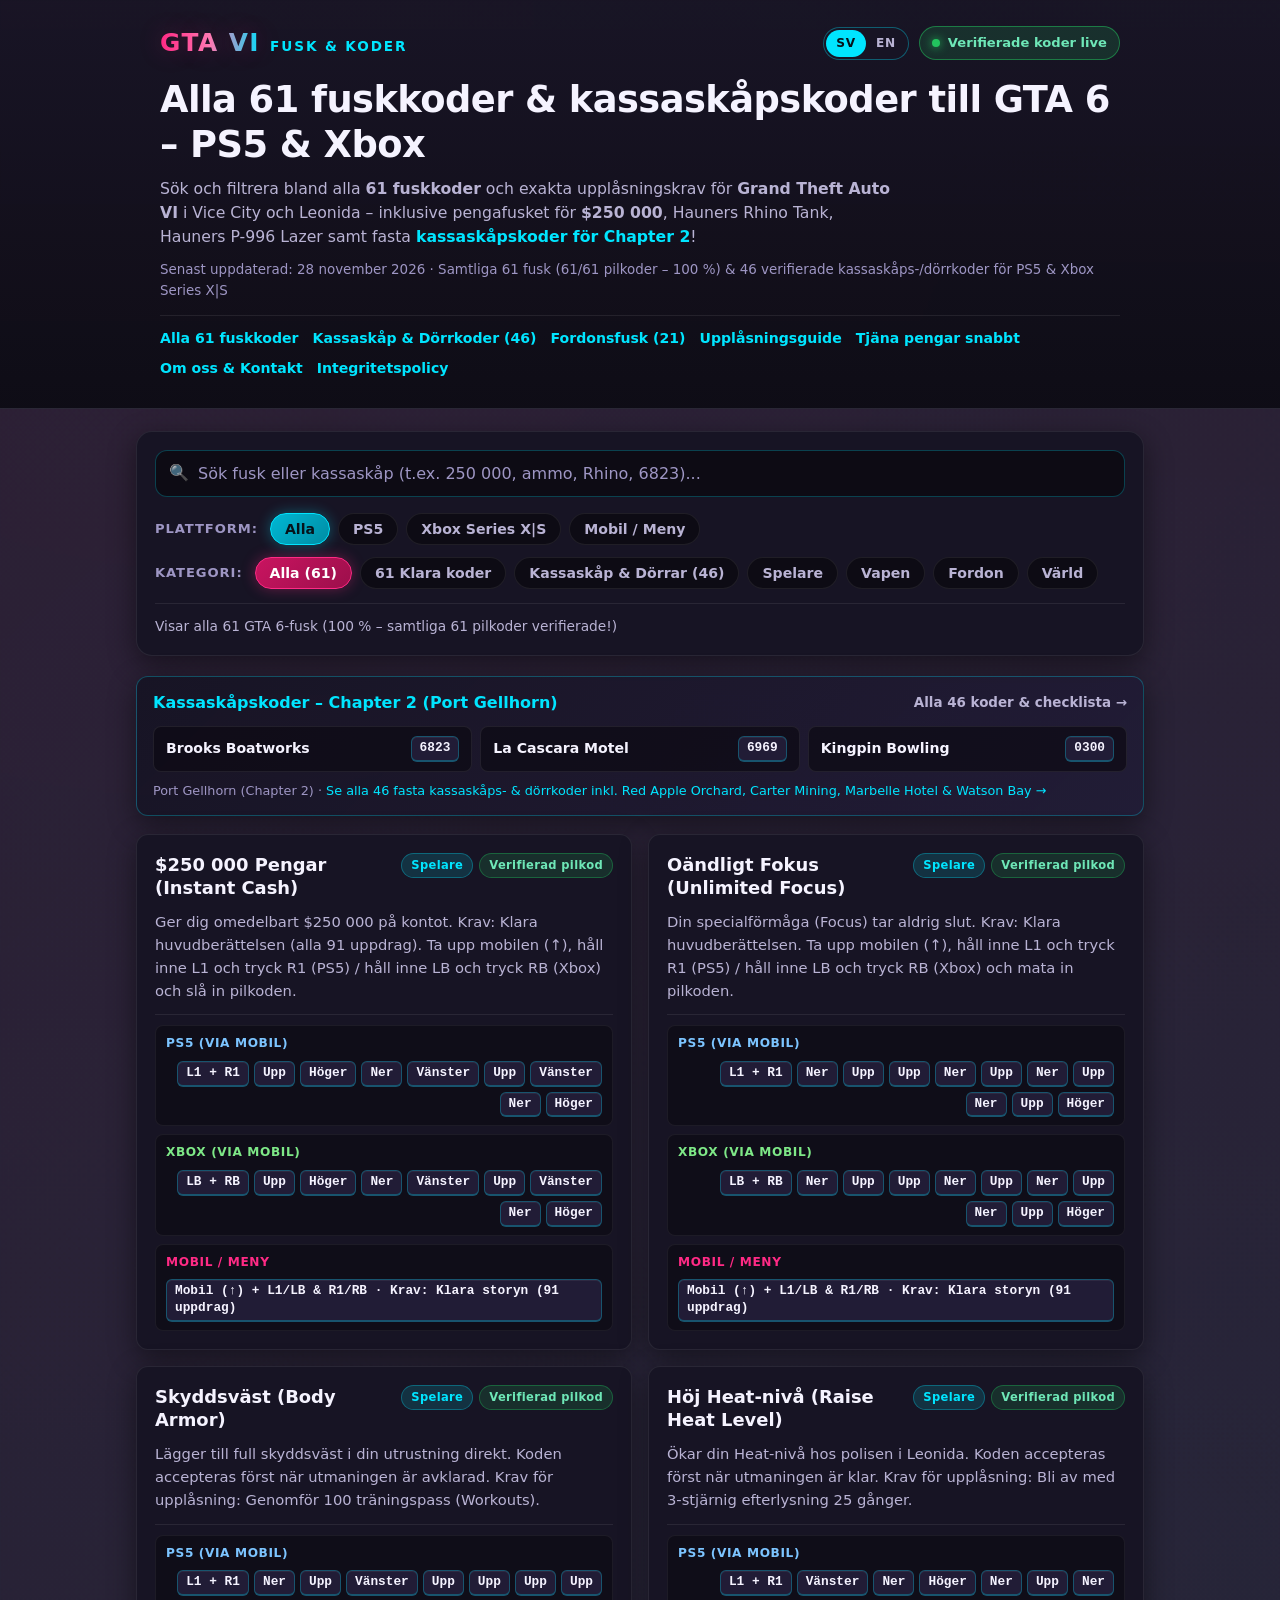
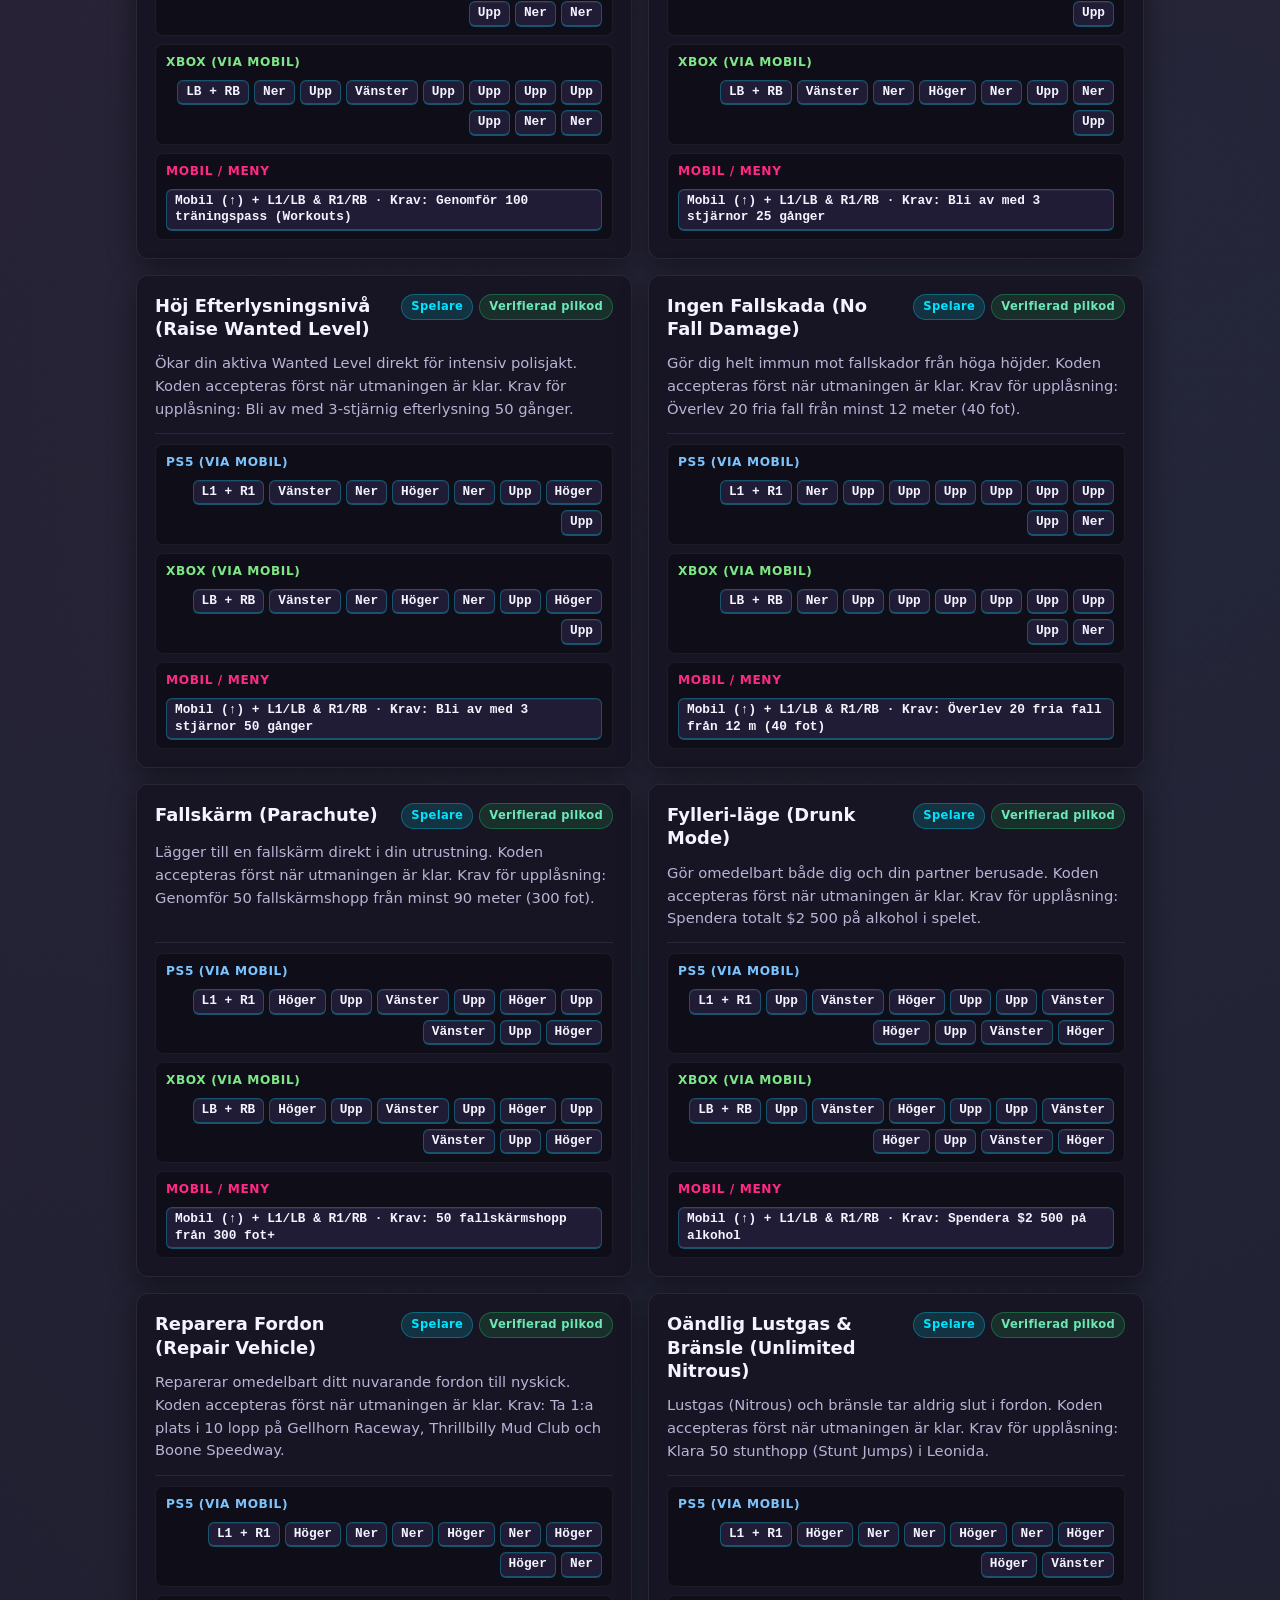
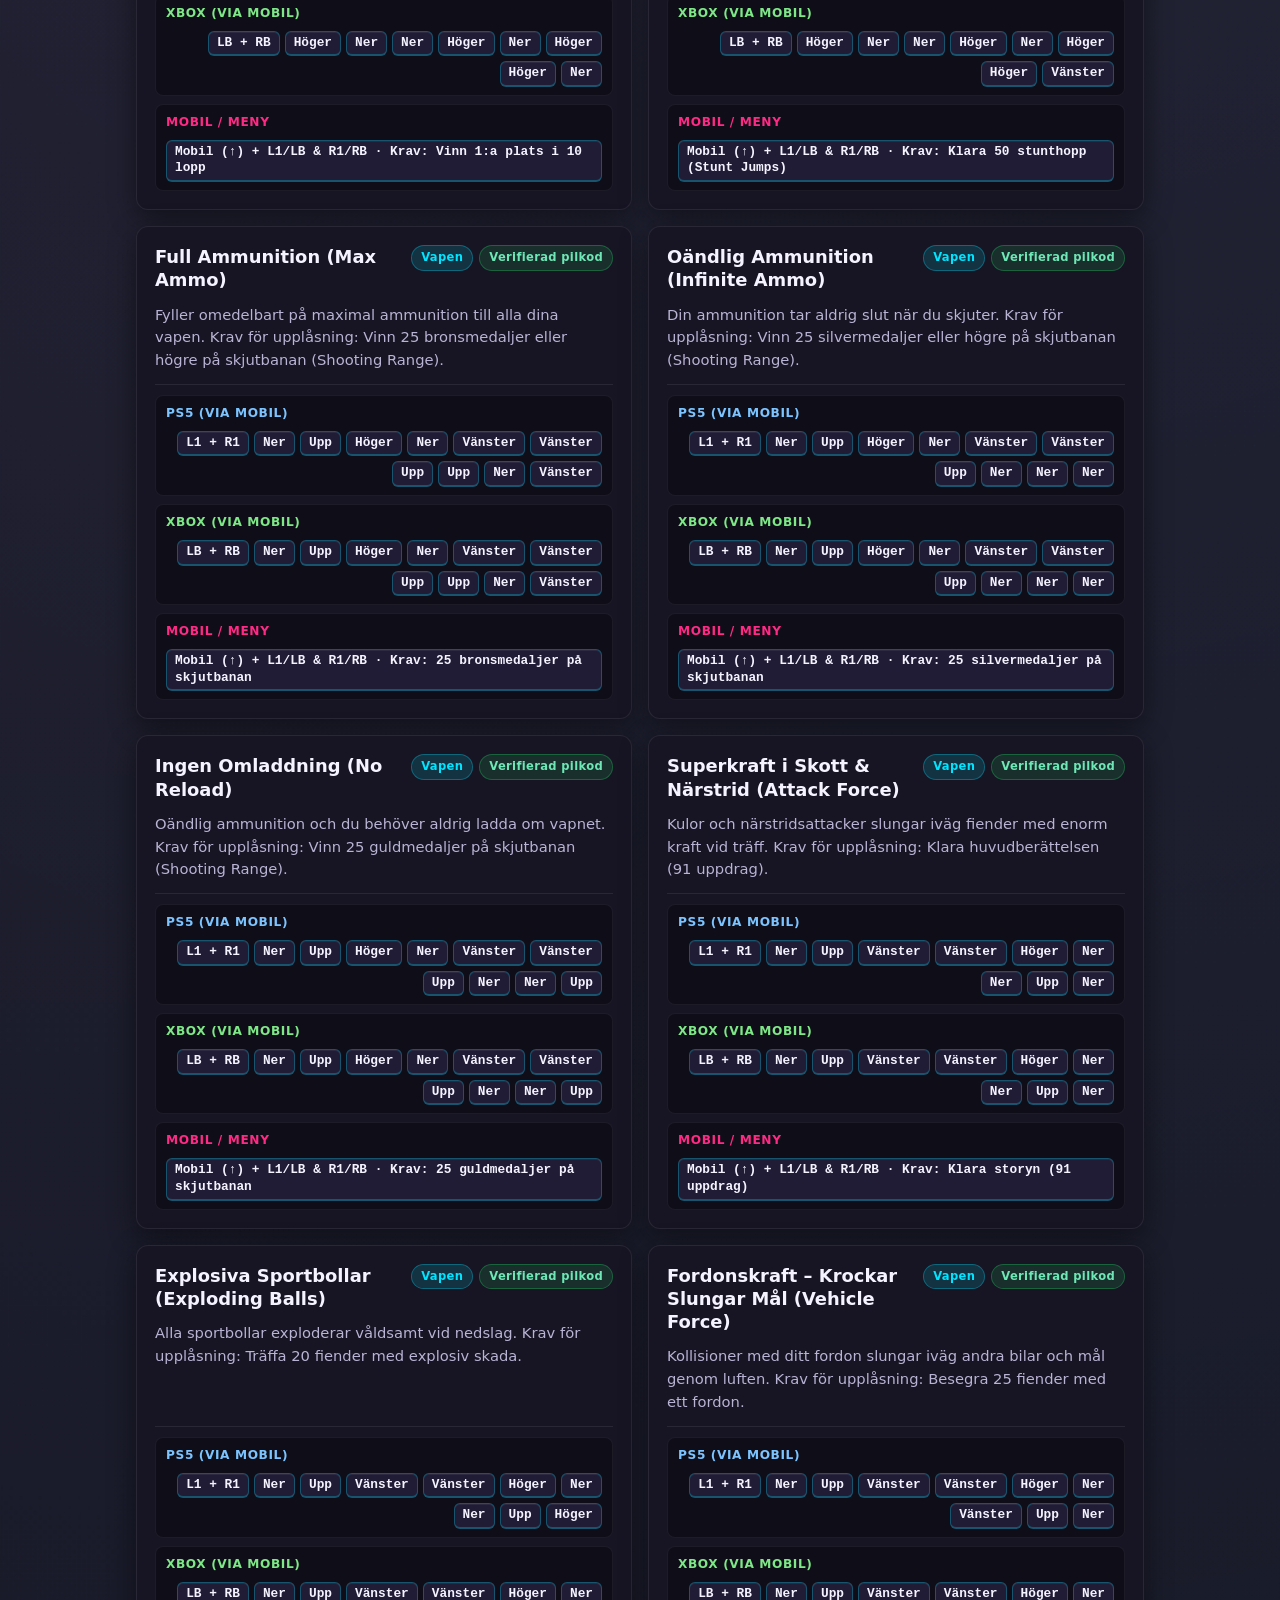
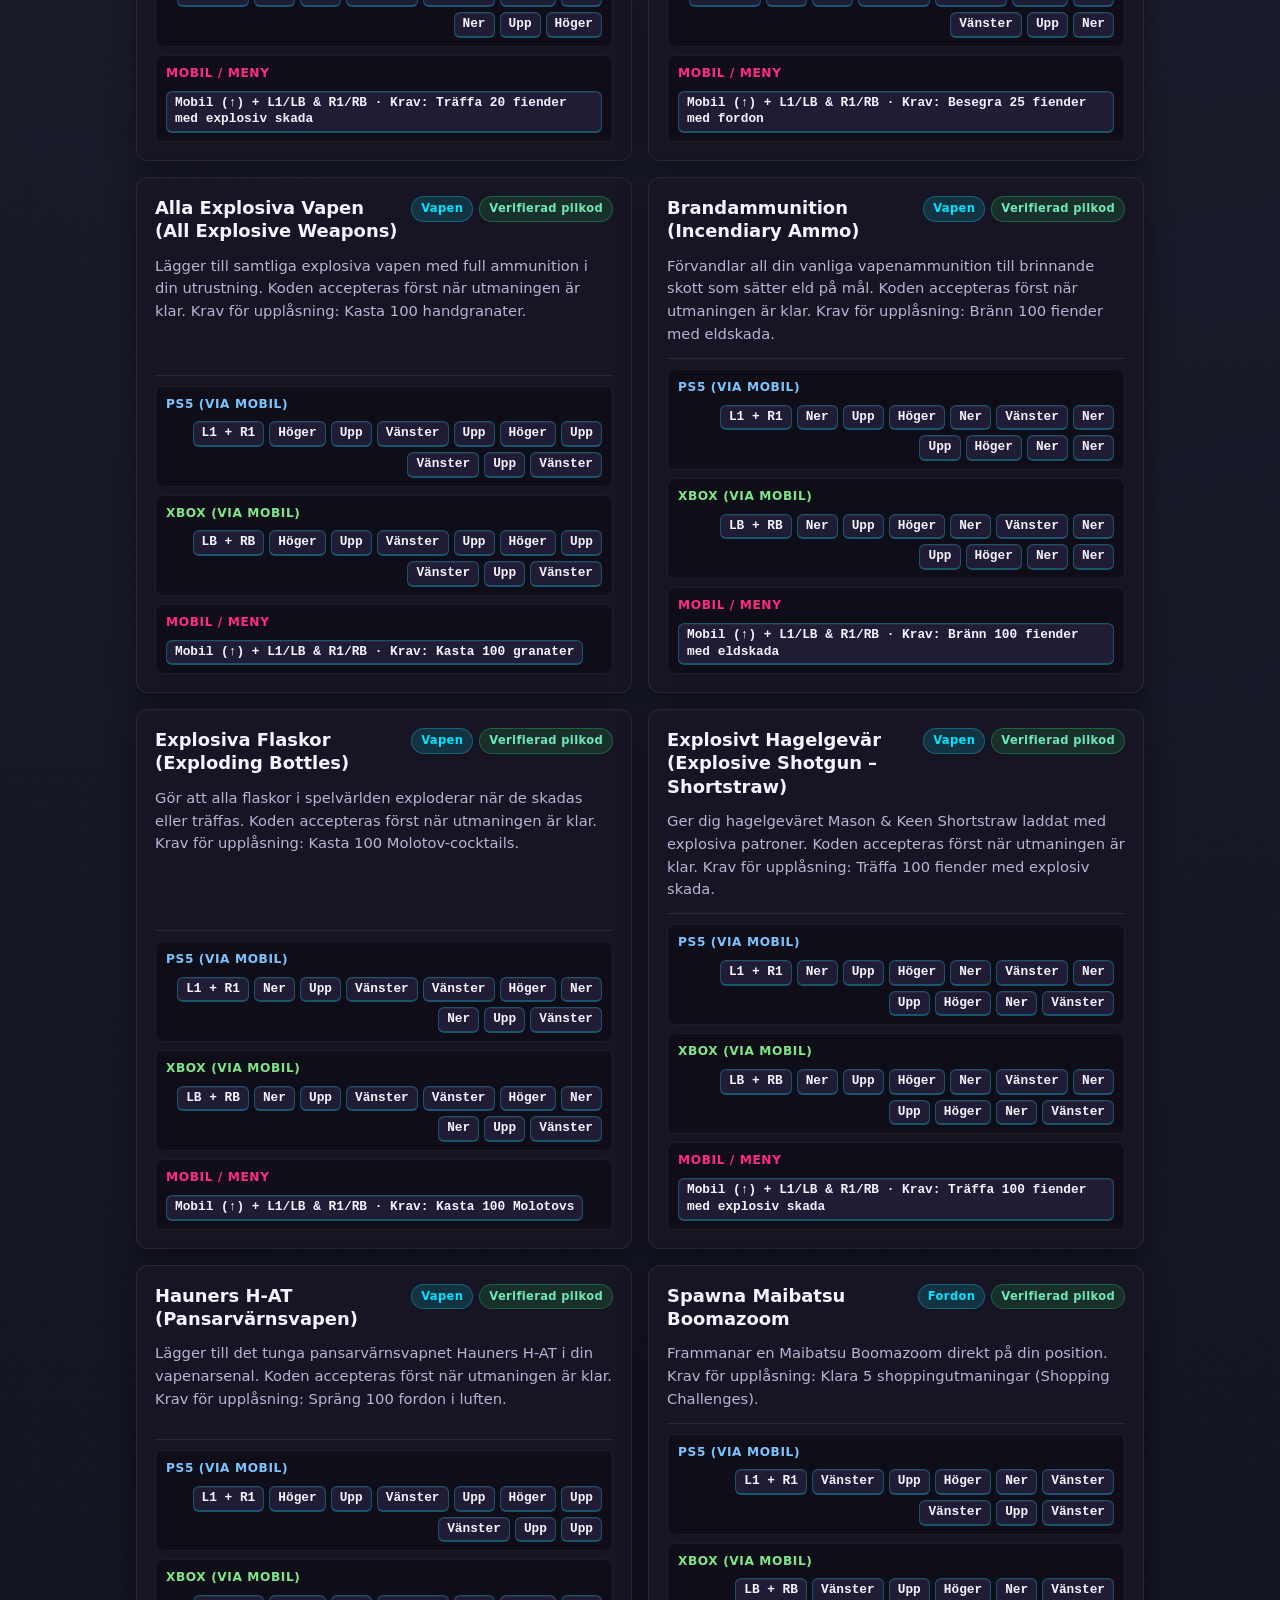
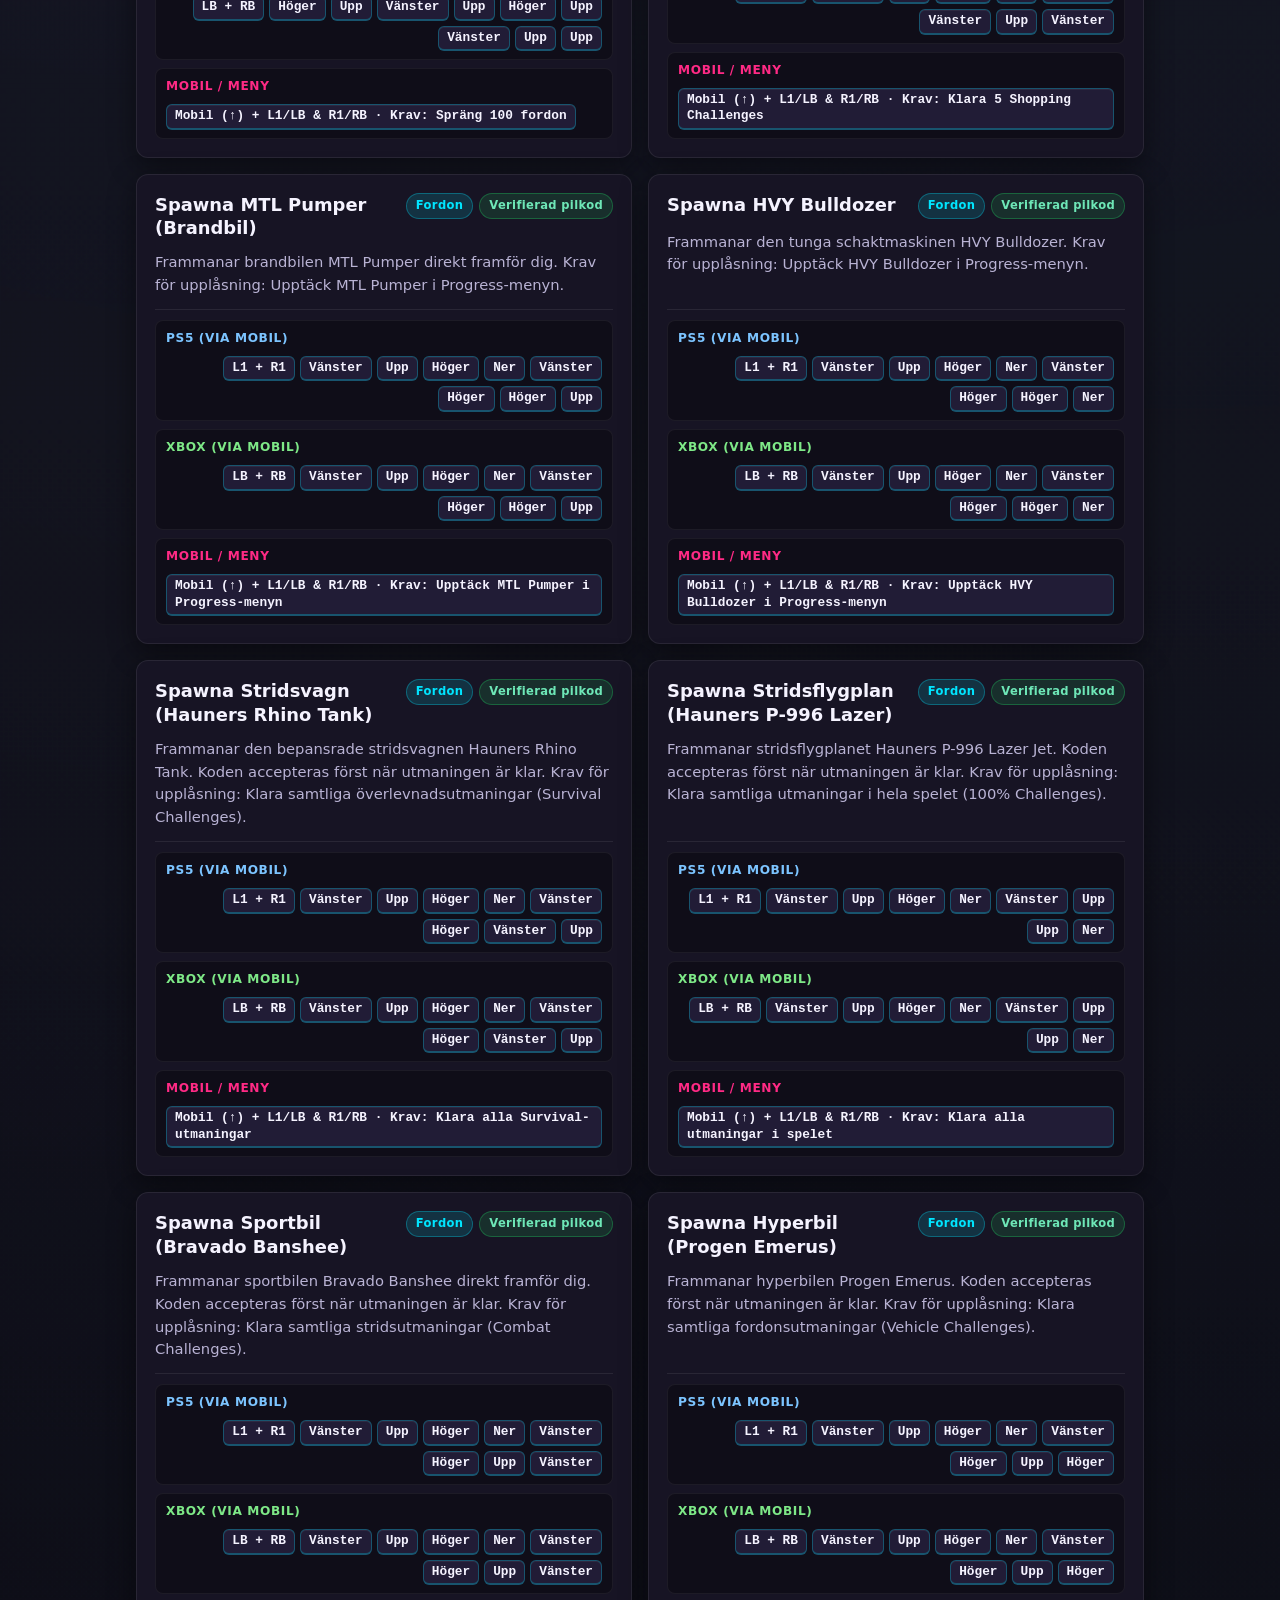
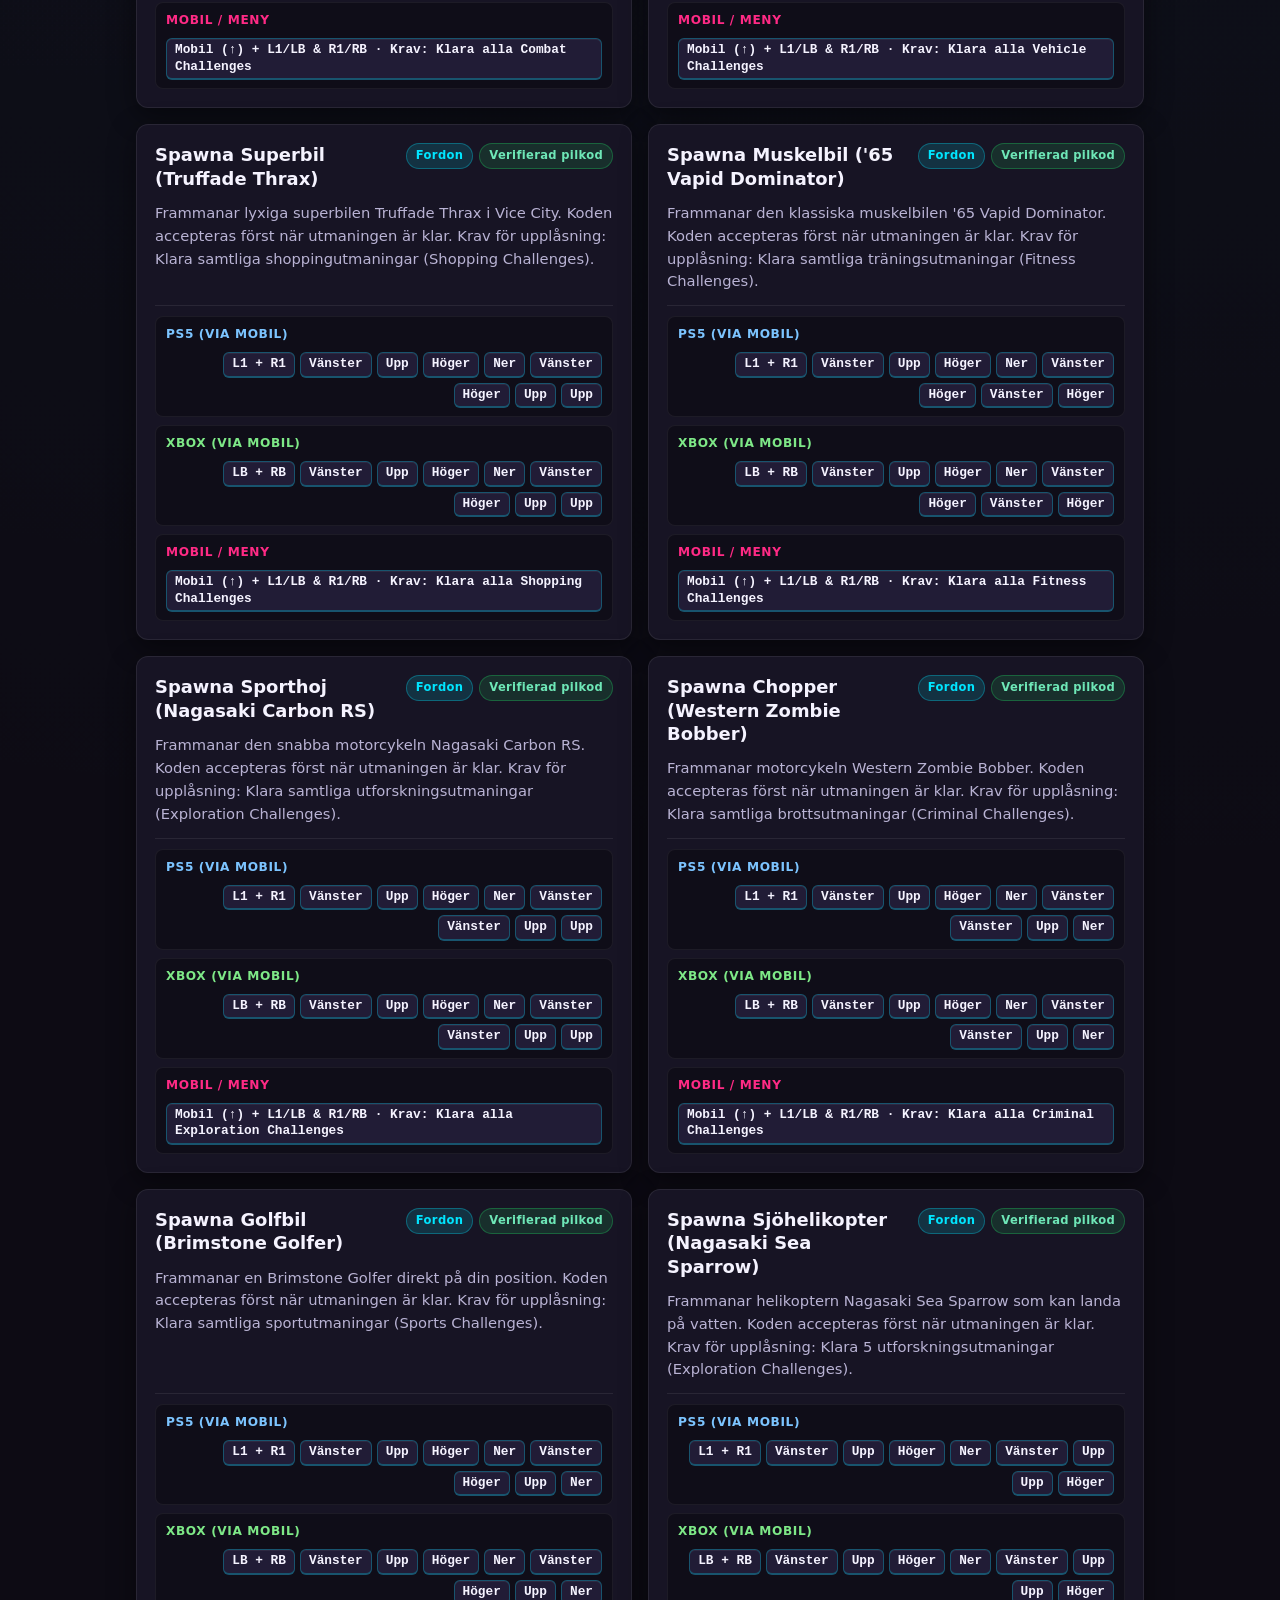
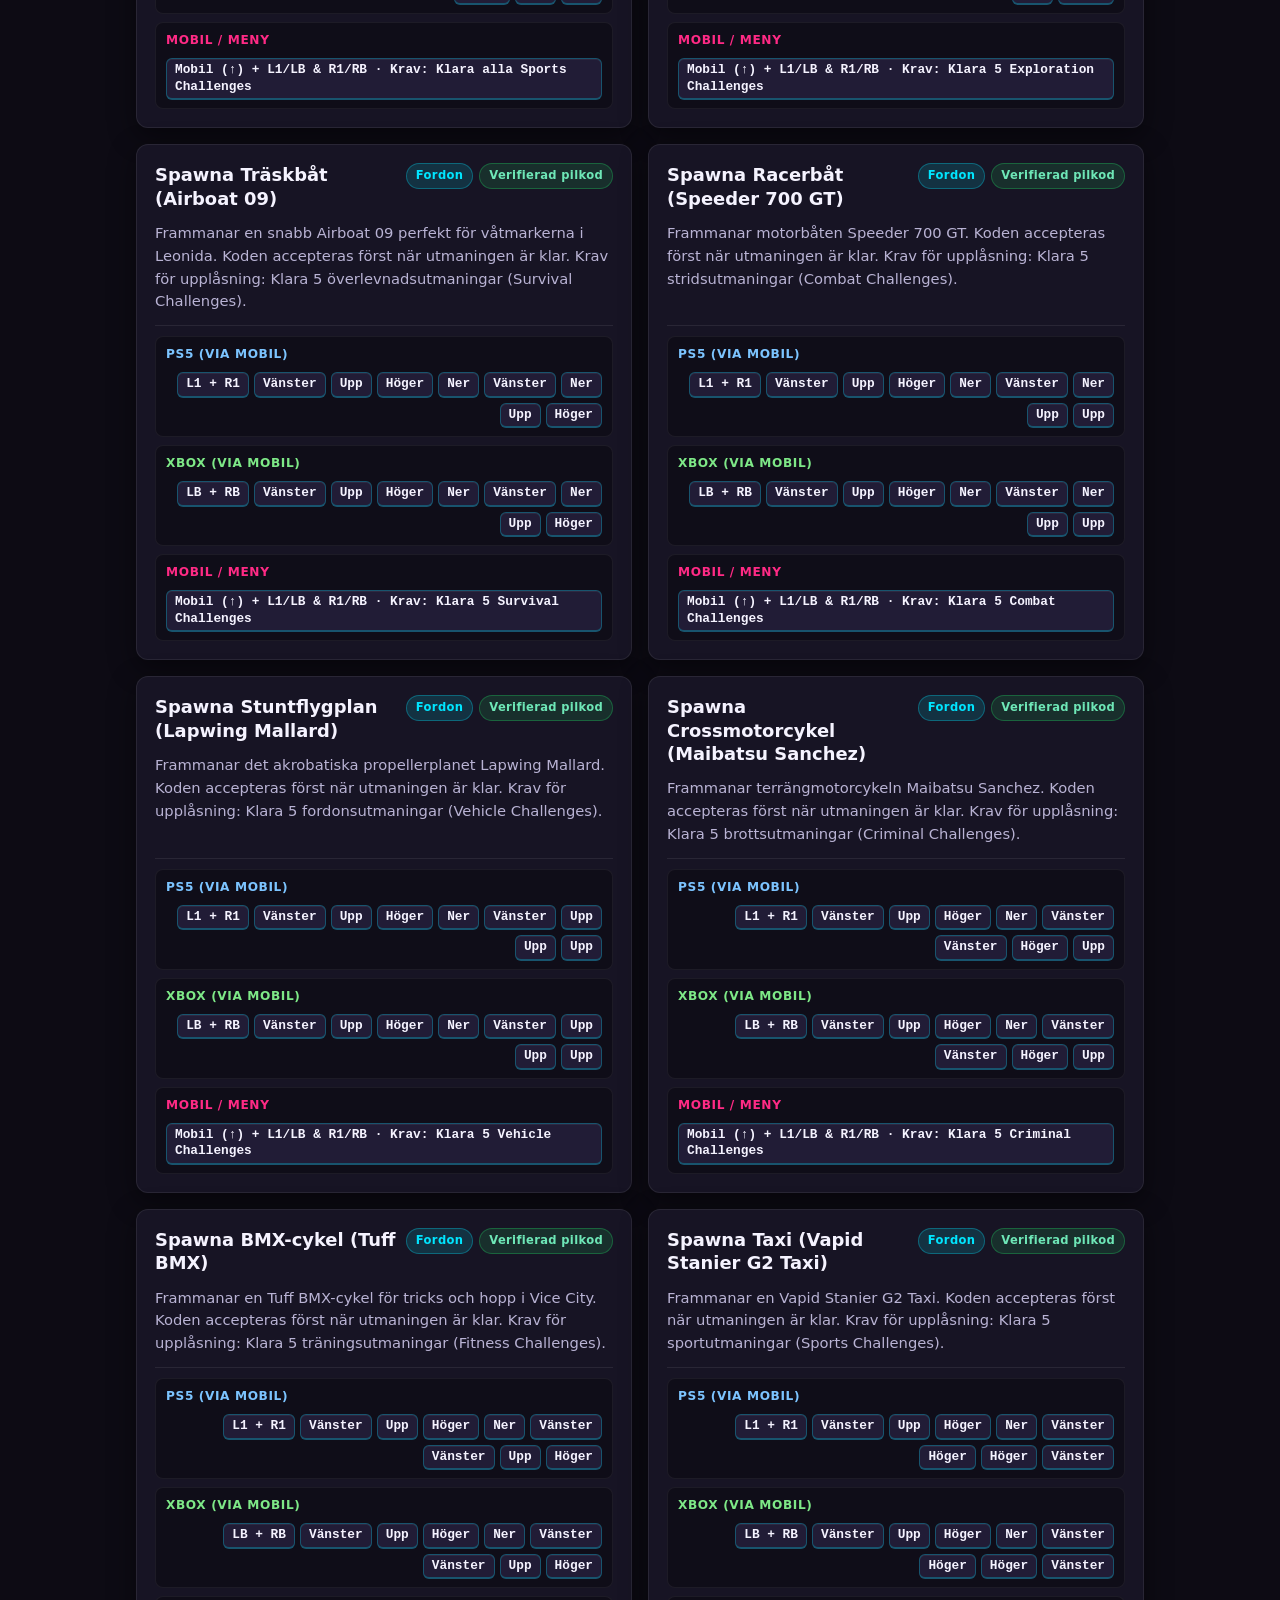
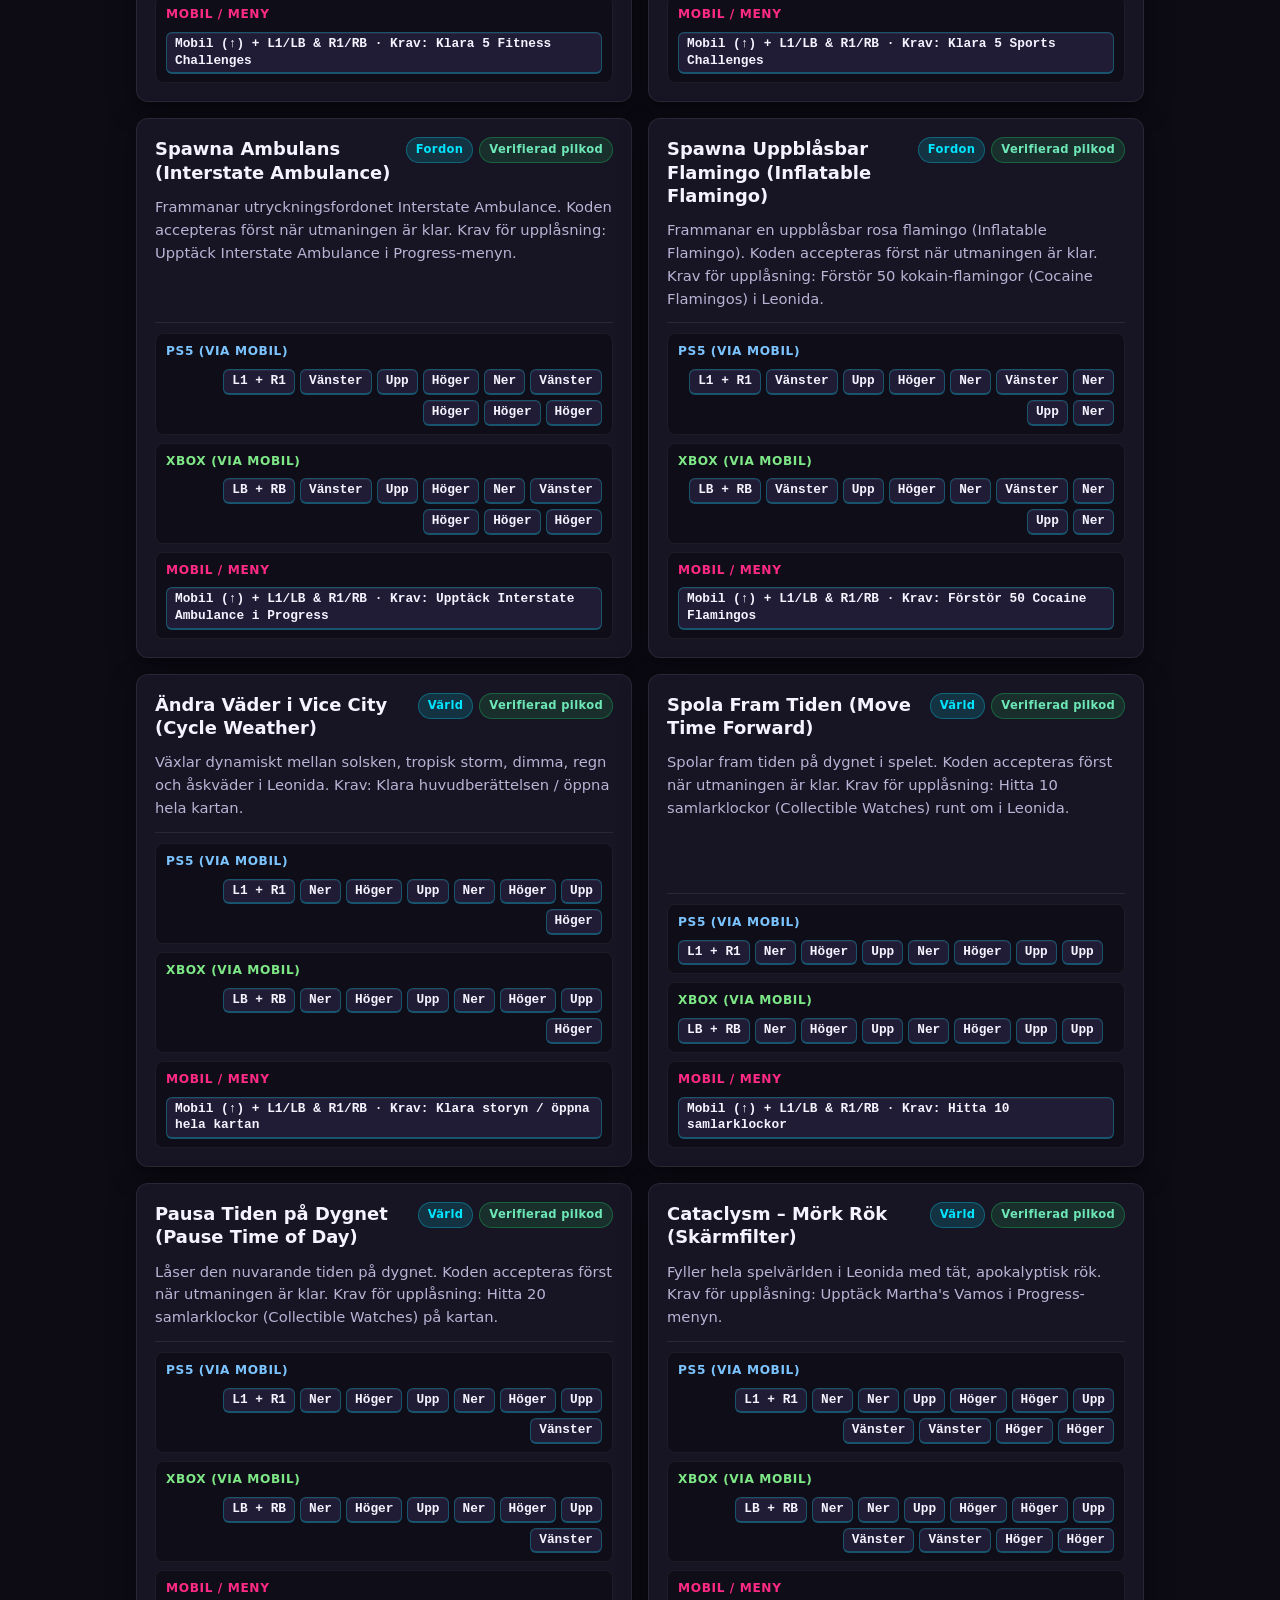
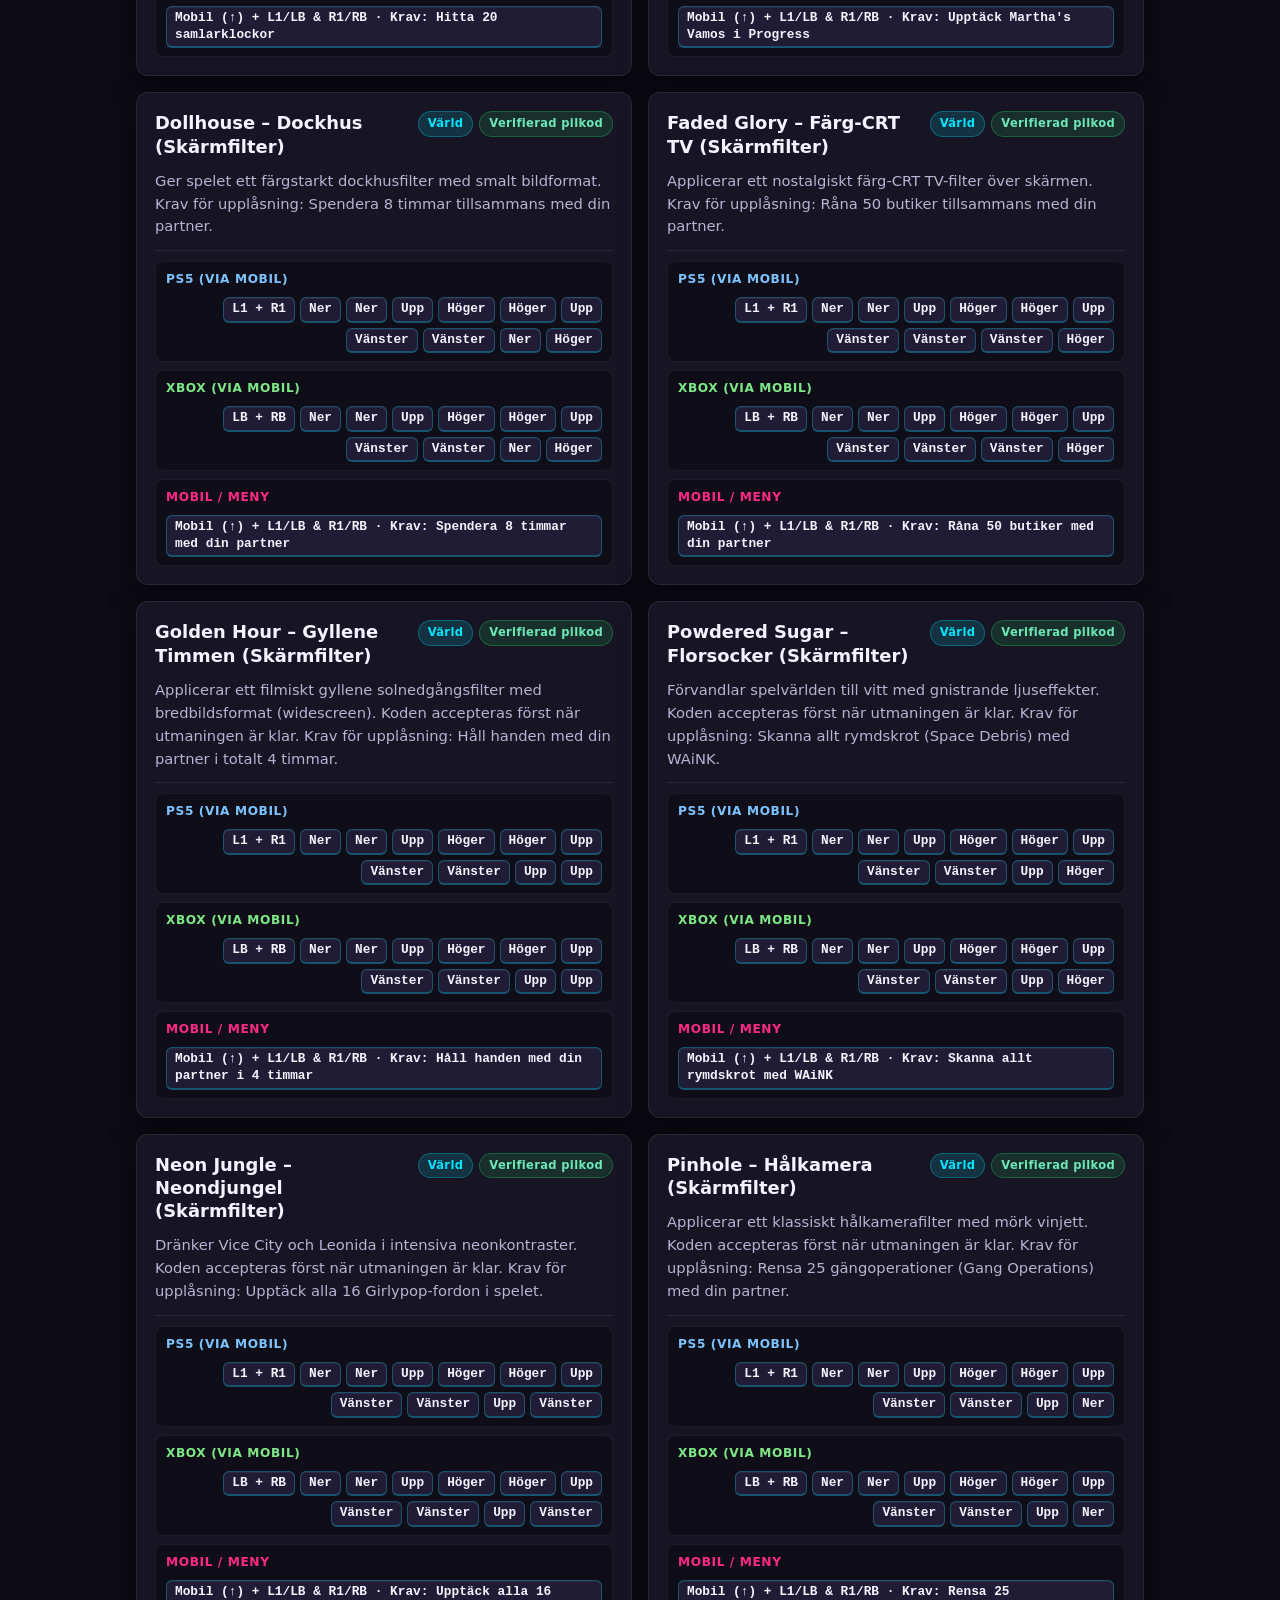
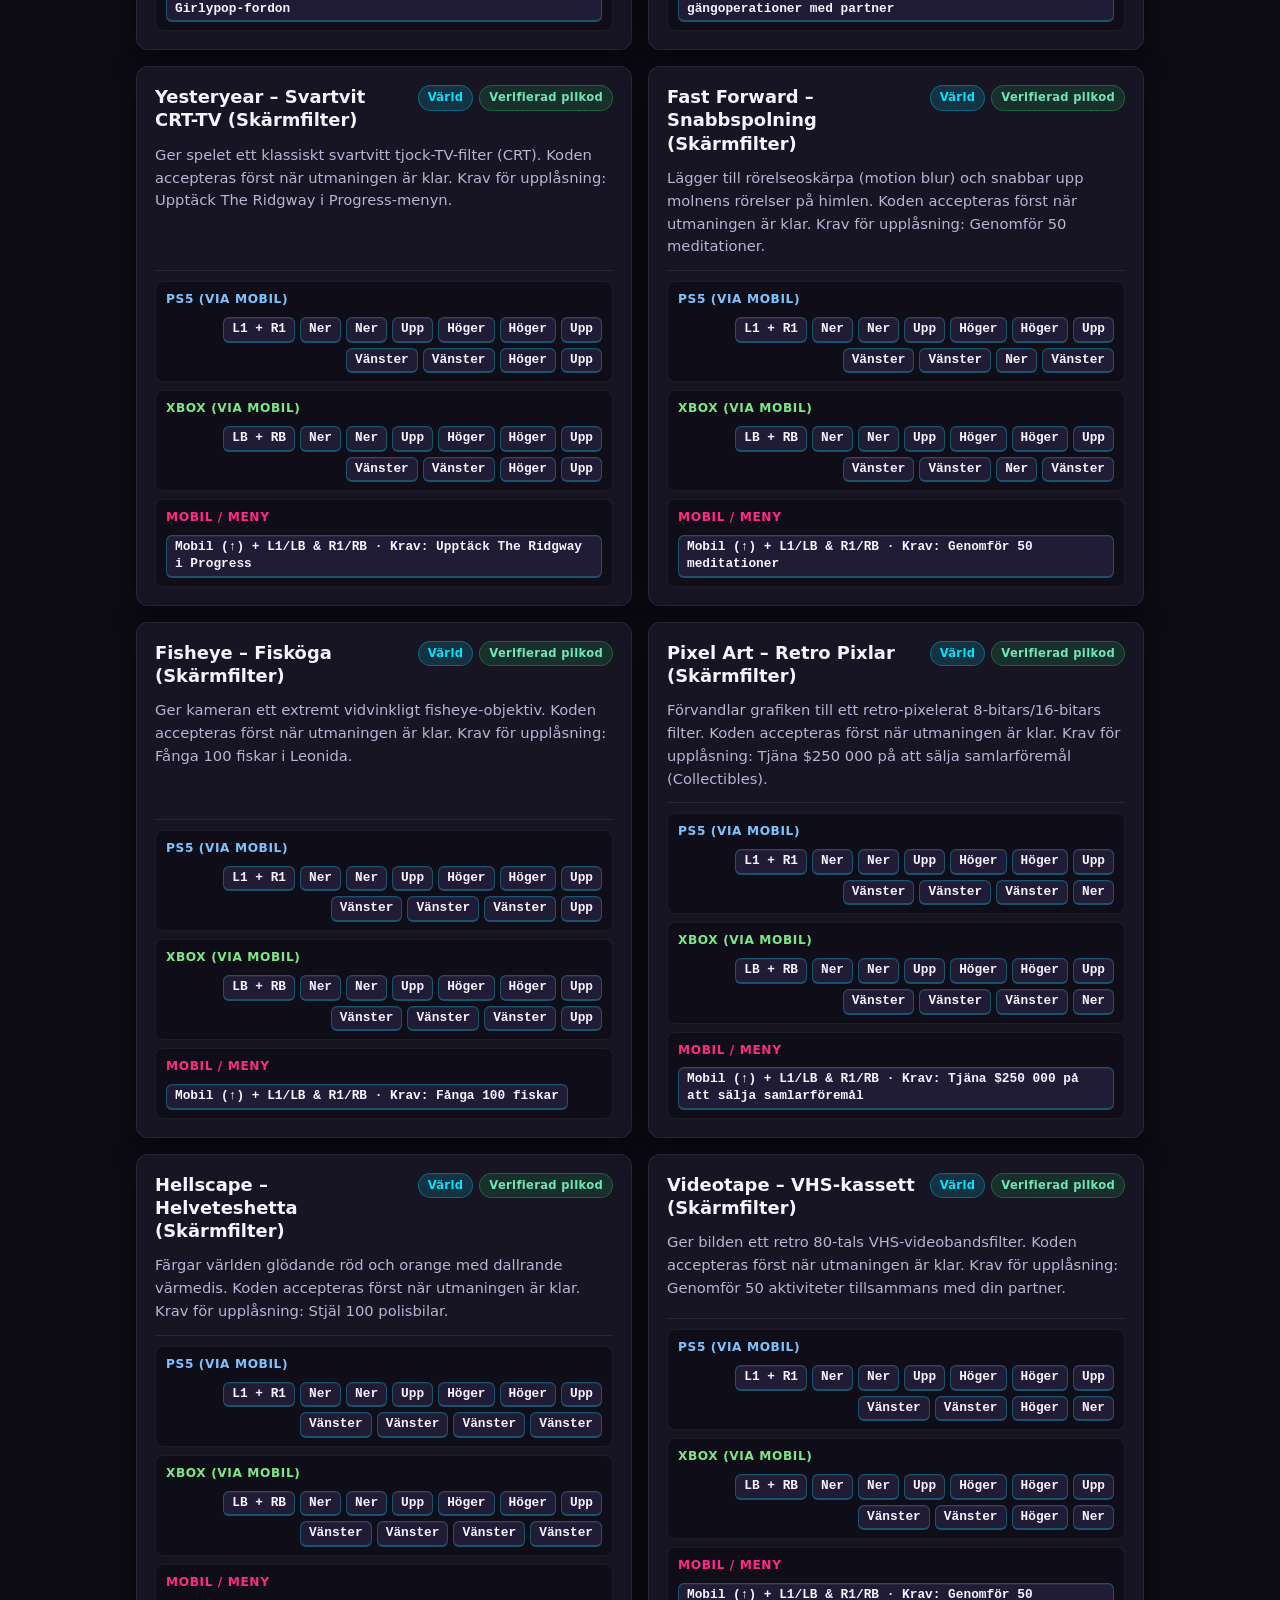
==== commit 7b62b033: "Complete 61/61 GTA 6 D-Pad cheat codes (+27 verified: all Weapons, Vehicles & Screen Filters 100%)" ====
--- a/index.html
+++ b/index.html
@@ -7,7 +7,7 @@
   <link rel="alternate" hreflang="en" href="https://gta6hacks.se/en.html" />
   <link rel="alternate" hreflang="x-default" href="https://gta6hacks.se/en.html" />
   <title>GTA 6 Fuskkoder (PS5 &amp; Xbox) – Alla bekräftade koder (2026)</title>
-  <meta name="description" content="Alla 34 bekräftade pilkoder och 61 fusk till GTA 6 (Grand Theft Auto VI) för PS5 och Xbox Series X|S via mobilen, plus 46 fasta kassaskåps- &amp; dörrkoder.">
+  <meta name="description" content="Alla 61 bekräftade pilkoder och fusk till GTA 6 (Grand Theft Auto VI) för PS5 och Xbox Series X|S via mobilen (100 % komplett), plus 46 fasta kassaskåps- &amp; dörrkoder.">
   <meta name="robots" content="index, follow">
   <meta name="theme-color" content="#0d0b14">
   <link rel="canonical" href="https://gta6hacks.se/">
@@ -19,14 +19,14 @@
   <meta property="og:locale" content="sv_SE">
   <meta property="og:site_name" content="GTA 6 Fuskkoder Sverige">
   <meta property="og:url" content="https://gta6hacks.se/">
-  <meta property="og:title" content="GTA 6 Fuskkoder (PS5 &amp; Xbox) – Alla bekräftade koder (2026)">
-  <meta property="og:description" content="Alla 34 bekräftade pilkoder och 61 fusk till GTA 6 för PS5 &amp; Xbox Series X|S, plus 46 fasta kassaskåps- &amp; dörrkoder i Story Mode.">
+  <meta property="og:title" content="GTA 6 Fuskkoder (PS5 &amp; Xbox) – Alla 61 bekräftade koder (2026)">
+  <meta property="og:description" content="Samtliga 61 bekräftade pilkoder och fusk till GTA 6 för PS5 &amp; Xbox Series X|S (100 %), plus 46 fasta kassaskåps- &amp; dörrkoder i Story Mode.">
   <meta property="og:image" content="https://gta6hacks.se/logo.png">
 
   <!-- Twitter Card -->
   <meta name="twitter:card" content="summary_large_image">
-  <meta name="twitter:title" content="GTA 6 Fuskkoder (PS5 &amp; Xbox) – Alla bekräftade koder (2026)">
-  <meta name="twitter:description" content="Alla 34 bekräftade pilkoder och 61 fusk till GTA 6 för PS5 &amp; Xbox Series X|S, plus 46 kassaskåpskoder i Story Mode.">
+  <meta name="twitter:title" content="GTA 6 Fuskkoder (PS5 &amp; Xbox) – Alla 61 bekräftade koder (2026)">
+  <meta name="twitter:description" content="Samtliga 61 bekräftade pilkoder och fusk till GTA 6 för PS5 &amp; Xbox Series X|S, plus 46 kassaskåpskoder i Story Mode.">
   <meta name="twitter:image" content="https://gta6hacks.se/logo.png">
 
   <link rel="stylesheet" href="style.css?v=20261121c">
@@ -72,7 +72,7 @@
         "about": { "@id": "https://gta6hacks.se/#organization" },
         "inLanguage": "sv-SE",
         "datePublished": "2026-11-13",
-        "dateModified": "2026-11-27"
+        "dateModified": "2026-11-28"
       },
       {
         "@type": "FAQPage",
@@ -154,7 +154,7 @@
         <a href="#kassaskapskoder"><strong>kassaskåpskoder för Chapter 2</strong></a>!
       </p>
       <p class="last-updated" data-i18n-html="lastUpdated">
-        Senast uppdaterad: <time datetime="2026-11-27">27 november 2026</time> &middot; Alla 61 fusk (34 pilkoder) &amp; 46 verifierade kassaskåps-/dörrkoder för PS5 &amp; Xbox Series X|S
+        Senast uppdaterad: <time datetime="2026-11-28">28 november 2026</time> &middot; Samtliga 61 fusk (61/61 pilkoder – 100 %) &amp; 46 verifierade kassaskåps-/dörrkoder för PS5 &amp; Xbox Series X|S
       </p>
       <nav class="quick-nav" aria-label="Huvudmeny">
         <a href="#fuskkoder" data-i18n="navCheats">Alla 61 fuskkoder</a>
@@ -230,7 +230,7 @@
             <span class="filter-label" data-i18n="categoryLabel">Kategori:</span>
             <div class="filter-buttons" id="category-filters">
               <button type="button" class="filter-btn active" data-category="Alla" data-i18n="filterAll">Alla (61)</button>
-              <button type="button" class="filter-btn" data-category="Verifierade">34 Klara koder</button>
+              <button type="button" class="filter-btn" data-category="Verifierade">61 Klara koder</button>
               <button type="button" class="filter-btn" data-category="Kassaskap">Kassaskåp &amp; Dörrar (46)</button>
               <button type="button" class="filter-btn" data-category="Spelare" data-i18n="catPlayer">Spelare</button>
               <button type="button" class="filter-btn" data-category="Vapen" data-i18n="catWeapons">Vapen</button>
@@ -328,22 +328,49 @@
                 <tr><td><strong>Superkraft i Skott &amp; Närstrid (Attack Force)</strong></td><td>Vapen</td><td><code>Ner, Upp, Vänster, Vänster, Höger, Ner, Ner, Upp, Ner</code></td><td>Klara storyn (91 uppdrag)</td></tr>
                 <tr><td><strong>Explosiva Sportbollar (Exploding Balls)</strong></td><td>Vapen</td><td><code>Ner, Upp, Vänster, Vänster, Höger, Ner, Ner, Upp, Höger</code></td><td>Träffa 20 fiender med explosiv skada</td></tr>
                 <tr><td><strong>Fordonskraft (Vehicle Force)</strong></td><td>Vapen</td><td><code>Ner, Upp, Vänster, Vänster, Höger, Ner, Vänster, Upp, Ner</code></td><td>Besegra 25 fiender med fordon</td></tr>
+                <tr><td><strong>Alla Explosiva Vapen (All Explosive Weapons)</strong></td><td>Vapen</td><td><code>Höger, Upp, Vänster, Upp, Höger, Upp, Vänster, Upp, Vänster</code></td><td>Kasta 100 granater</td></tr>
+                <tr><td><strong>Brandammunition (Incendiary Ammo)</strong></td><td>Vapen</td><td><code>Ner, Upp, Höger, Ner, Vänster, Ner, Upp, Höger, Ner, Ner</code></td><td>Bränn 100 fiender med eldskada</td></tr>
+                <tr><td><strong>Explosiva Flaskor (Exploding Bottles)</strong></td><td>Vapen</td><td><code>Ner, Upp, Vänster, Vänster, Höger, Ner, Ner, Upp, Vänster</code></td><td>Kasta 100 Molotovs</td></tr>
+                <tr><td><strong>Explosivt Hagelgevär (Shortstraw)</strong></td><td>Vapen</td><td><code>Ner, Upp, Höger, Ner, Vänster, Ner, Upp, Höger, Ner, Vänster</code></td><td>Träffa 100 fiender med explosiv skada</td></tr>
+                <tr><td><strong>Hauners H-AT (Pansarvärnsvapen)</strong></td><td>Vapen</td><td><code>Höger, Upp, Vänster, Upp, Höger, Upp, Vänster, Upp, Upp</code></td><td>Spräng 100 fordon</td></tr>
                 <tr><td><strong>Spawna Stridsvagn (Hauners Rhino Tank)</strong></td><td>Fordon</td><td><code>Vänster, Upp, Höger, Ner, Vänster, Höger, Vänster, Upp</code></td><td>Klara alla Survival-utmaningar</td></tr>
                 <tr><td><strong>Spawna Stridsflygplan (Hauners P-996 Lazer)</strong></td><td>Fordon</td><td><code>Vänster, Upp, Höger, Ner, Vänster, Upp, Upp, Ner</code></td><td>Klara alla utmaningar i spelet (100%)</td></tr>
+                <tr><td><strong>Spawna Sportbil (Bravado Banshee)</strong></td><td>Fordon</td><td><code>Vänster, Upp, Höger, Ner, Vänster, Höger, Upp, Vänster</code></td><td>Klara alla Combat Challenges</td></tr>
+                <tr><td><strong>Spawna Hyperbil (Progen Emerus)</strong></td><td>Fordon</td><td><code>Vänster, Upp, Höger, Ner, Vänster, Höger, Upp, Höger</code></td><td>Klara alla Vehicle Challenges</td></tr>
+                <tr><td><strong>Spawna Superbil (Truffade Thrax)</strong></td><td>Fordon</td><td><code>Vänster, Upp, Höger, Ner, Vänster, Höger, Upp, Upp</code></td><td>Klara alla Shopping Challenges</td></tr>
+                <tr><td><strong>Spawna Muskelbil (&apos;65 Vapid Dominator)</strong></td><td>Fordon</td><td><code>Vänster, Upp, Höger, Ner, Vänster, Höger, Vänster, Höger</code></td><td>Klara alla Fitness Challenges</td></tr>
+                <tr><td><strong>Spawna Sporthoj (Nagasaki Carbon RS)</strong></td><td>Fordon</td><td><code>Vänster, Upp, Höger, Ner, Vänster, Vänster, Upp, Upp</code></td><td>Klara alla Exploration Challenges</td></tr>
+                <tr><td><strong>Spawna Chopper (Western Zombie Bobber)</strong></td><td>Fordon</td><td><code>Vänster, Upp, Höger, Ner, Vänster, Vänster, Upp, Ner</code></td><td>Klara alla Criminal Challenges</td></tr>
+                <tr><td><strong>Spawna Golfbil (Brimstone Golfer)</strong></td><td>Fordon</td><td><code>Vänster, Upp, Höger, Ner, Vänster, Höger, Upp, Ner</code></td><td>Klara alla Sports Challenges</td></tr>
+                <tr><td><strong>Spawna Sjöhelikopter (Nagasaki Sea Sparrow)</strong></td><td>Fordon</td><td><code>Vänster, Upp, Höger, Ner, Vänster, Upp, Upp, Höger</code></td><td>Klara 5 Exploration Challenges</td></tr>
+                <tr><td><strong>Spawna Träskbåt (Airboat 09)</strong></td><td>Fordon</td><td><code>Vänster, Upp, Höger, Ner, Vänster, Ner, Upp, Höger</code></td><td>Klara 5 Survival Challenges</td></tr>
+                <tr><td><strong>Spawna Racerbåt (Speeder 700 GT)</strong></td><td>Fordon</td><td><code>Vänster, Upp, Höger, Ner, Vänster, Ner, Upp, Upp</code></td><td>Klara 5 Combat Challenges</td></tr>
+                <tr><td><strong>Spawna Stuntflygplan (Lapwing Mallard)</strong></td><td>Fordon</td><td><code>Vänster, Upp, Höger, Ner, Vänster, Upp, Upp, Upp</code></td><td>Klara 5 Vehicle Challenges</td></tr>
+                <tr><td><strong>Spawna Crossmotorcykel (Maibatsu Sanchez)</strong></td><td>Fordon</td><td><code>Vänster, Upp, Höger, Ner, Vänster, Vänster, Höger, Upp</code></td><td>Klara 5 Criminal Challenges</td></tr>
+                <tr><td><strong>Spawna BMX-cykel (Tuff BMX)</strong></td><td>Fordon</td><td><code>Vänster, Upp, Höger, Ner, Vänster, Vänster, Upp, Höger</code></td><td>Klara 5 Fitness Challenges</td></tr>
                 <tr><td><strong>Spawna Maibatsu Boomazoom</strong></td><td>Fordon</td><td><code>Vänster, Upp, Höger, Ner, Vänster, Vänster, Upp, Vänster</code></td><td>Klara 5 Shopping Challenges</td></tr>
-                <tr><td><strong>Spawna Sporthoj (Nagasaki Carbon RS)</strong></td><td>Fordon</td><td><code>Vänster, Upp, Höger, Ner, Vänster, Vänster, Upp, Upp</code></td><td>Klara alla Exploration Challenges</td></tr>
-                <tr><td><strong>Spawna Sjöhelikopter (Nagasaki Sea Sparrow)</strong></td><td>Fordon</td><td><code>Vänster, Upp, Höger, Ner, Vänster, Upp, Upp, Höger</code></td><td>Klara 5 Exploration Challenges</td></tr>
-                <tr><td><strong>Spawna Stuntflygplan (Lapwing Mallard)</strong></td><td>Fordon</td><td><code>Vänster, Upp, Höger, Ner, Vänster, Upp, Upp, Upp</code></td><td>Klara 5 Vehicle Challenges</td></tr>
+                <tr><td><strong>Spawna Taxi (Vapid Stanier G2 Taxi)</strong></td><td>Fordon</td><td><code>Vänster, Upp, Höger, Ner, Vänster, Höger, Höger, Vänster</code></td><td>Klara 5 Sports Challenges</td></tr>
                 <tr><td><strong>Spawna MTL Pumper (Brandbil)</strong></td><td>Fordon</td><td><code>Vänster, Upp, Höger, Ner, Vänster, Höger, Höger, Upp</code></td><td>Upptäck MTL Pumper i Progress-menyn</td></tr>
                 <tr><td><strong>Spawna HVY Bulldozer</strong></td><td>Fordon</td><td><code>Vänster, Upp, Höger, Ner, Vänster, Höger, Höger, Ner</code></td><td>Upptäck HVY Bulldozer i Progress-menyn</td></tr>
+                <tr><td><strong>Spawna Ambulans (Interstate Ambulance)</strong></td><td>Fordon</td><td><code>Vänster, Upp, Höger, Ner, Vänster, Höger, Höger, Höger</code></td><td>Upptäck Interstate Ambulance i Progress</td></tr>
+                <tr><td><strong>Spawna Uppblåsbar Flamingo</strong></td><td>Fordon</td><td><code>Vänster, Upp, Höger, Ner, Vänster, Ner, Upp, Ner</code></td><td>Förstör 50 Cocaine Flamingos</td></tr>
                 <tr><td><strong>Ändra Väder i Vice City (Cycle Weather)</strong></td><td>Värld</td><td><code>Ner, Höger, Upp, Ner, Höger, Upp, Höger</code></td><td>Klara storyn / öppna hela kartan</td></tr>
                 <tr><td><strong>Spola Fram Tiden (Move Time Forward)</strong></td><td>Värld</td><td><code>Ner, Höger, Upp, Ner, Höger, Upp, Upp</code></td><td>Hitta 10 samlarklockor</td></tr>
                 <tr><td><strong>Pausa Tiden på Dygnet (Pause Time of Day)</strong></td><td>Värld</td><td><code>Ner, Höger, Upp, Ner, Höger, Upp, Vänster</code></td><td>Hitta 20 samlarklockor</td></tr>
+                <tr><td><strong>Golden Hour – Gyllene Timmen (Skärmfilter)</strong></td><td>Värld</td><td><code>Ner, Ner, Upp, Höger, Höger, Upp, Vänster, Vänster, Upp, Upp</code></td><td>Håll handen med partner i 4 timmar</td></tr>
+                <tr><td><strong>Powdered Sugar – Florsocker (Skärmfilter)</strong></td><td>Värld</td><td><code>Ner, Ner, Upp, Höger, Höger, Upp, Vänster, Vänster, Upp, Höger</code></td><td>Skanna allt rymdskrot med WAiNK</td></tr>
+                <tr><td><strong>Neon Jungle – Neondjungel (Skärmfilter)</strong></td><td>Värld</td><td><code>Ner, Ner, Upp, Höger, Höger, Upp, Vänster, Vänster, Upp, Vänster</code></td><td>Upptäck alla 16 Girlypop-fordon</td></tr>
+                <tr><td><strong>Pinhole – Hålkamera (Skärmfilter)</strong></td><td>Värld</td><td><code>Ner, Ner, Upp, Höger, Höger, Upp, Vänster, Vänster, Upp, Ner</code></td><td>Rensa 25 gängoperationer med partner</td></tr>
+                <tr><td><strong>Yesteryear – Svartvit CRT-TV (Skärmfilter)</strong></td><td>Värld</td><td><code>Ner, Ner, Upp, Höger, Höger, Upp, Vänster, Vänster, Höger, Upp</code></td><td>Upptäck The Ridgway i Progress</td></tr>
                 <tr><td><strong>Cataclysm – Mörk Rök (Skärmfilter)</strong></td><td>Värld</td><td><code>Ner, Ner, Upp, Höger, Höger, Upp, Vänster, Vänster, Höger, Höger</code></td><td>Upptäck Martha&apos;s Vamos i Progress</td></tr>
-                <tr><td><strong>Dollhouse – Dockhus (Skärmfilter)</strong></td><td>Värld</td><td><code>Ner, Ner, Upp, Höger, Höger, Upp, Vänster, Vänster, Ner, Höger</code></td><td>Spendera 8 timmar med din partner</td></tr>
-                <tr><td><strong>Faded Glory – Färg-CRT TV (Skärmfilter)</strong></td><td>Värld</td><td><code>Ner, Ner, Upp, Höger, Höger, Upp, Vänster, Vänster, Vänster, Höger</code></td><td>Råna 50 butiker med din partner</td></tr>
                 <tr><td><strong>Videotape – VHS-kassett (Skärmfilter)</strong></td><td>Värld</td><td><code>Ner, Ner, Upp, Höger, Höger, Upp, Vänster, Vänster, Höger, Ner</code></td><td>Genomför 50 aktiviteter med partner</td></tr>
                 <tr><td><strong>Dark Mirror – Mörk Spegel (Skärmfilter)</strong></td><td>Värld</td><td><code>Ner, Ner, Upp, Höger, Höger, Upp, Vänster, Vänster, Höger, Vänster</code></td><td>Tjäna $500 000 på att sälja fordon</td></tr>
+                <tr><td><strong>Migraine – Migrän (Skärmfilter)</strong></td><td>Värld</td><td><code>Ner, Ner, Upp, Höger, Höger, Upp, Vänster, Vänster, Ner, Upp</code></td><td>Överlev 6 min med 6 stjärnor</td></tr>
+                <tr><td><strong>Dollhouse – Dockhus (Skärmfilter)</strong></td><td>Värld</td><td><code>Ner, Ner, Upp, Höger, Höger, Upp, Vänster, Vänster, Ner, Höger</code></td><td>Spendera 8 timmar med din partner</td></tr>
+                <tr><td><strong>Bubblegum – Tuggummi (Skärmfilter)</strong></td><td>Värld</td><td><code>Ner, Ner, Upp, Höger, Höger, Upp, Vänster, Vänster, Ner, Ner</code></td><td>Hitta alla 24 Vice City Flamingos-kort</td></tr>
+                <tr><td><strong>Fast Forward – Snabbspolning (Skärmfilter)</strong></td><td>Värld</td><td><code>Ner, Ner, Upp, Höger, Höger, Upp, Vänster, Vänster, Ner, Vänster</code></td><td>Genomför 50 meditationer</td></tr>
+                <tr><td><strong>Fisheye – Fisköga (Skärmfilter)</strong></td><td>Värld</td><td><code>Ner, Ner, Upp, Höger, Höger, Upp, Vänster, Vänster, Vänster, Upp</code></td><td>Fånga 100 fiskar</td></tr>
+                <tr><td><strong>Faded Glory – Färg-CRT TV (Skärmfilter)</strong></td><td>Värld</td><td><code>Ner, Ner, Upp, Höger, Höger, Upp, Vänster, Vänster, Vänster, Höger</code></td><td>Råna 50 butiker med din partner</td></tr>
                 <tr><td><strong>Pixel Art – Retro Pixlar (Skärmfilter)</strong></td><td>Värld</td><td><code>Ner, Ner, Upp, Höger, Höger, Upp, Vänster, Vänster, Vänster, Ner</code></td><td>Tjäna $250 000 på samlarföremål</td></tr>
                 <tr><td><strong>Hellscape – Helveteshetta (Skärmfilter)</strong></td><td>Värld</td><td><code>Ner, Ner, Upp, Höger, Höger, Upp, Vänster, Vänster, Vänster, Vänster</code></td><td>Stjäl 100 polisbilar</td></tr>
               </tbody>
@@ -539,7 +566,7 @@
             <a href="https://www.xbox.com/sv-SE/" target="_blank" rel="noopener noreferrer">Xbox Sverige</a>.
           </p>
           <p data-i18n-html="aboutP2">
-            Har du hittat en ny pilkod till något av de 27 kvarvarande upplåsningsfusken eller vill rapportera en rättelse?
+            Har du hittat en ny fast kassaskåps- eller dörrkod i Story Mode eller vill rapportera en rättelse?
             Kontakta redaktionen på <a href="mailto:kontakt@gta6hacks.se">kontakt@gta6hacks.se</a> eller läs mer om hur
             vi hanterar data och annonser på vår sida för <a href="integritet.html">integritetspolicy och cookies</a>.
           </p>
@@ -635,7 +662,7 @@
     </div>
   </div>
 
-  <script src="script.js?v=20261127" defer></script>
+  <script src="script.js?v=20261128" defer></script>
   <script data-goatcounter="https://gta6hacks.goatcounter.com/count"
           async src="https://gc.zgo.at/count.js"></script>
 </body>
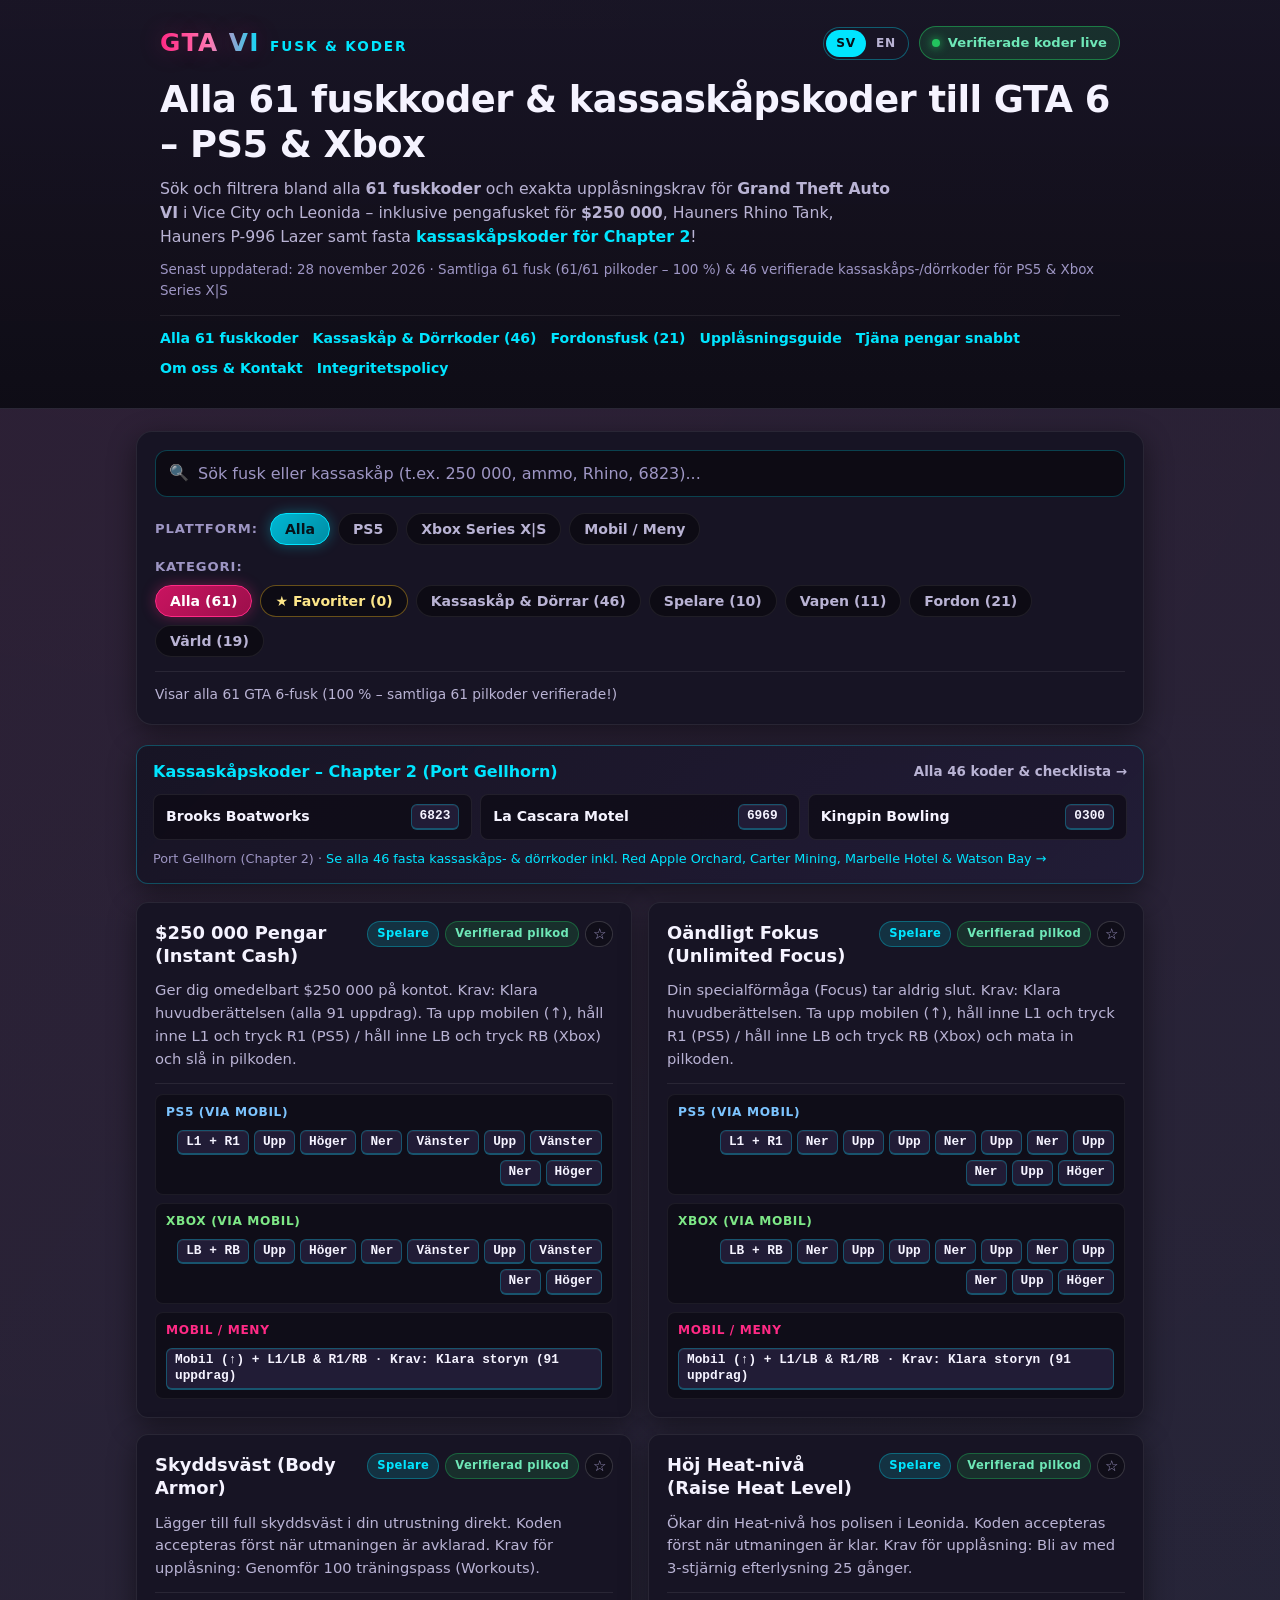
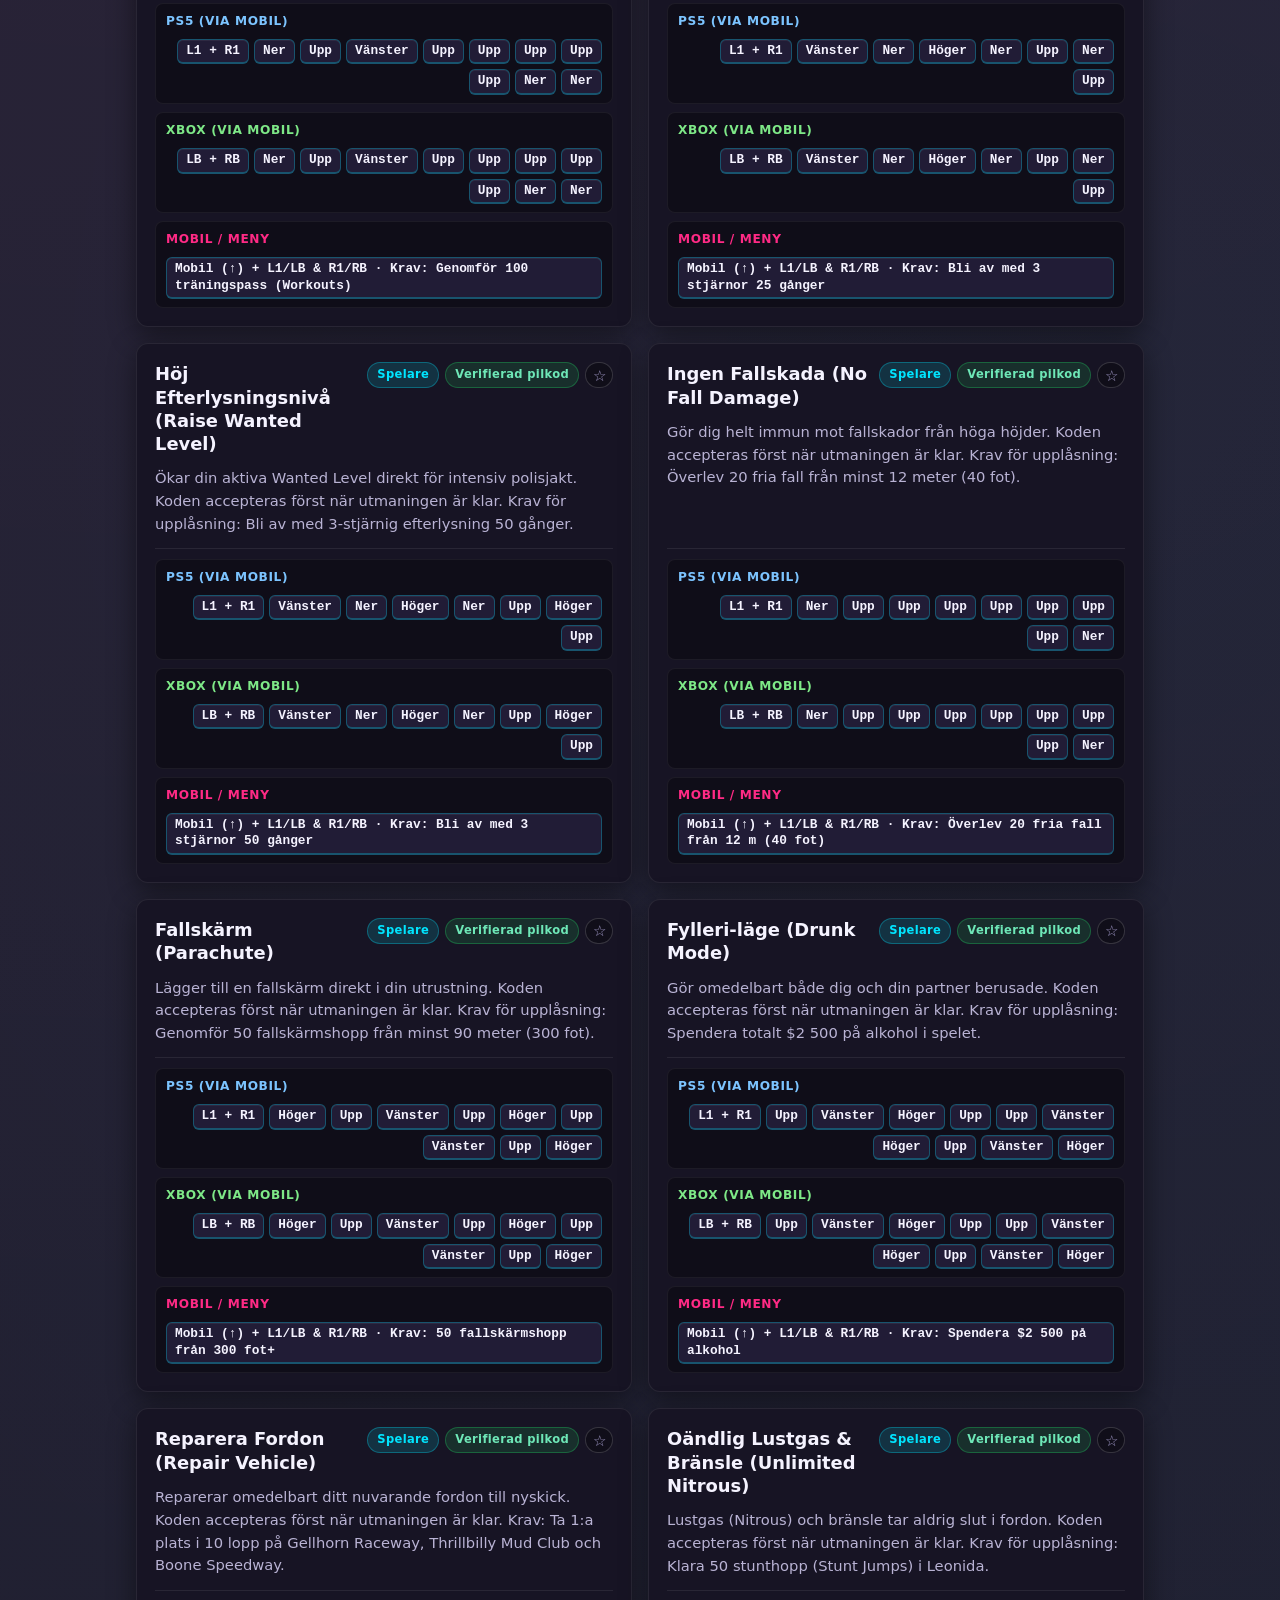
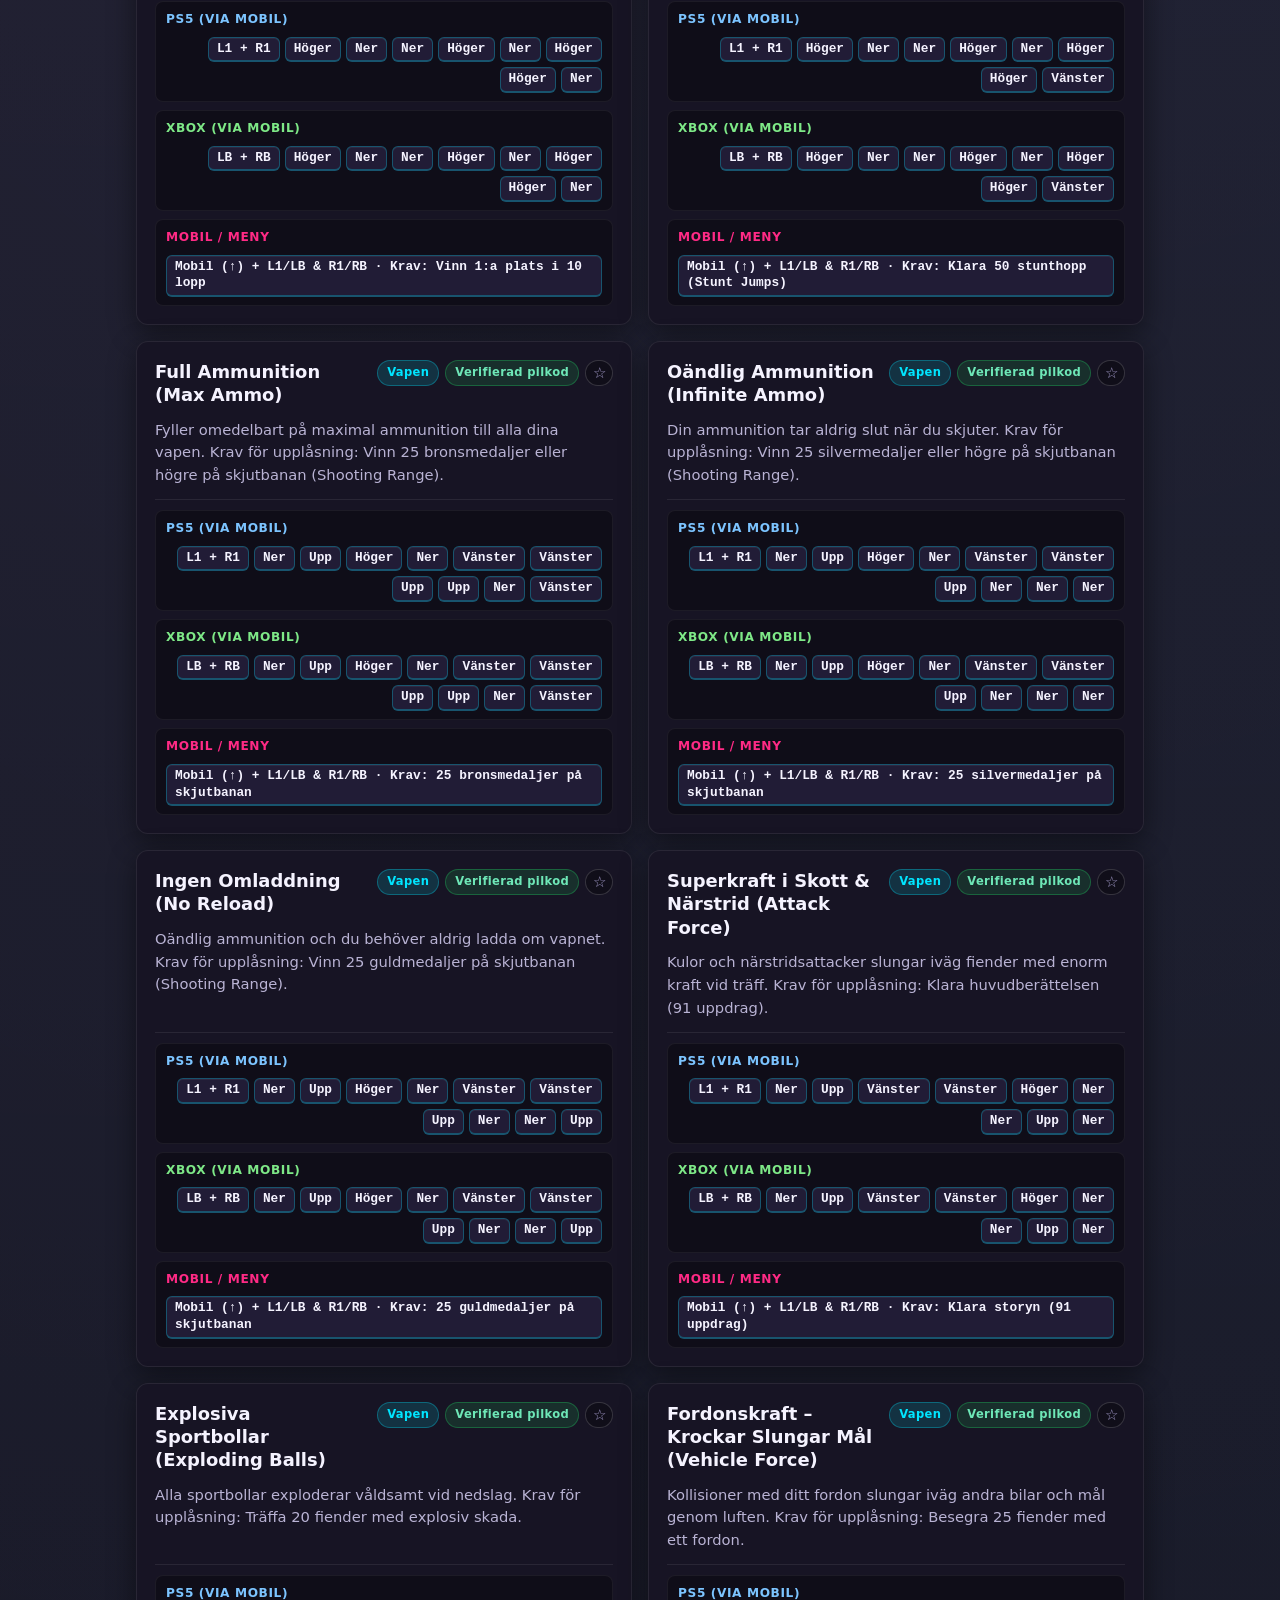
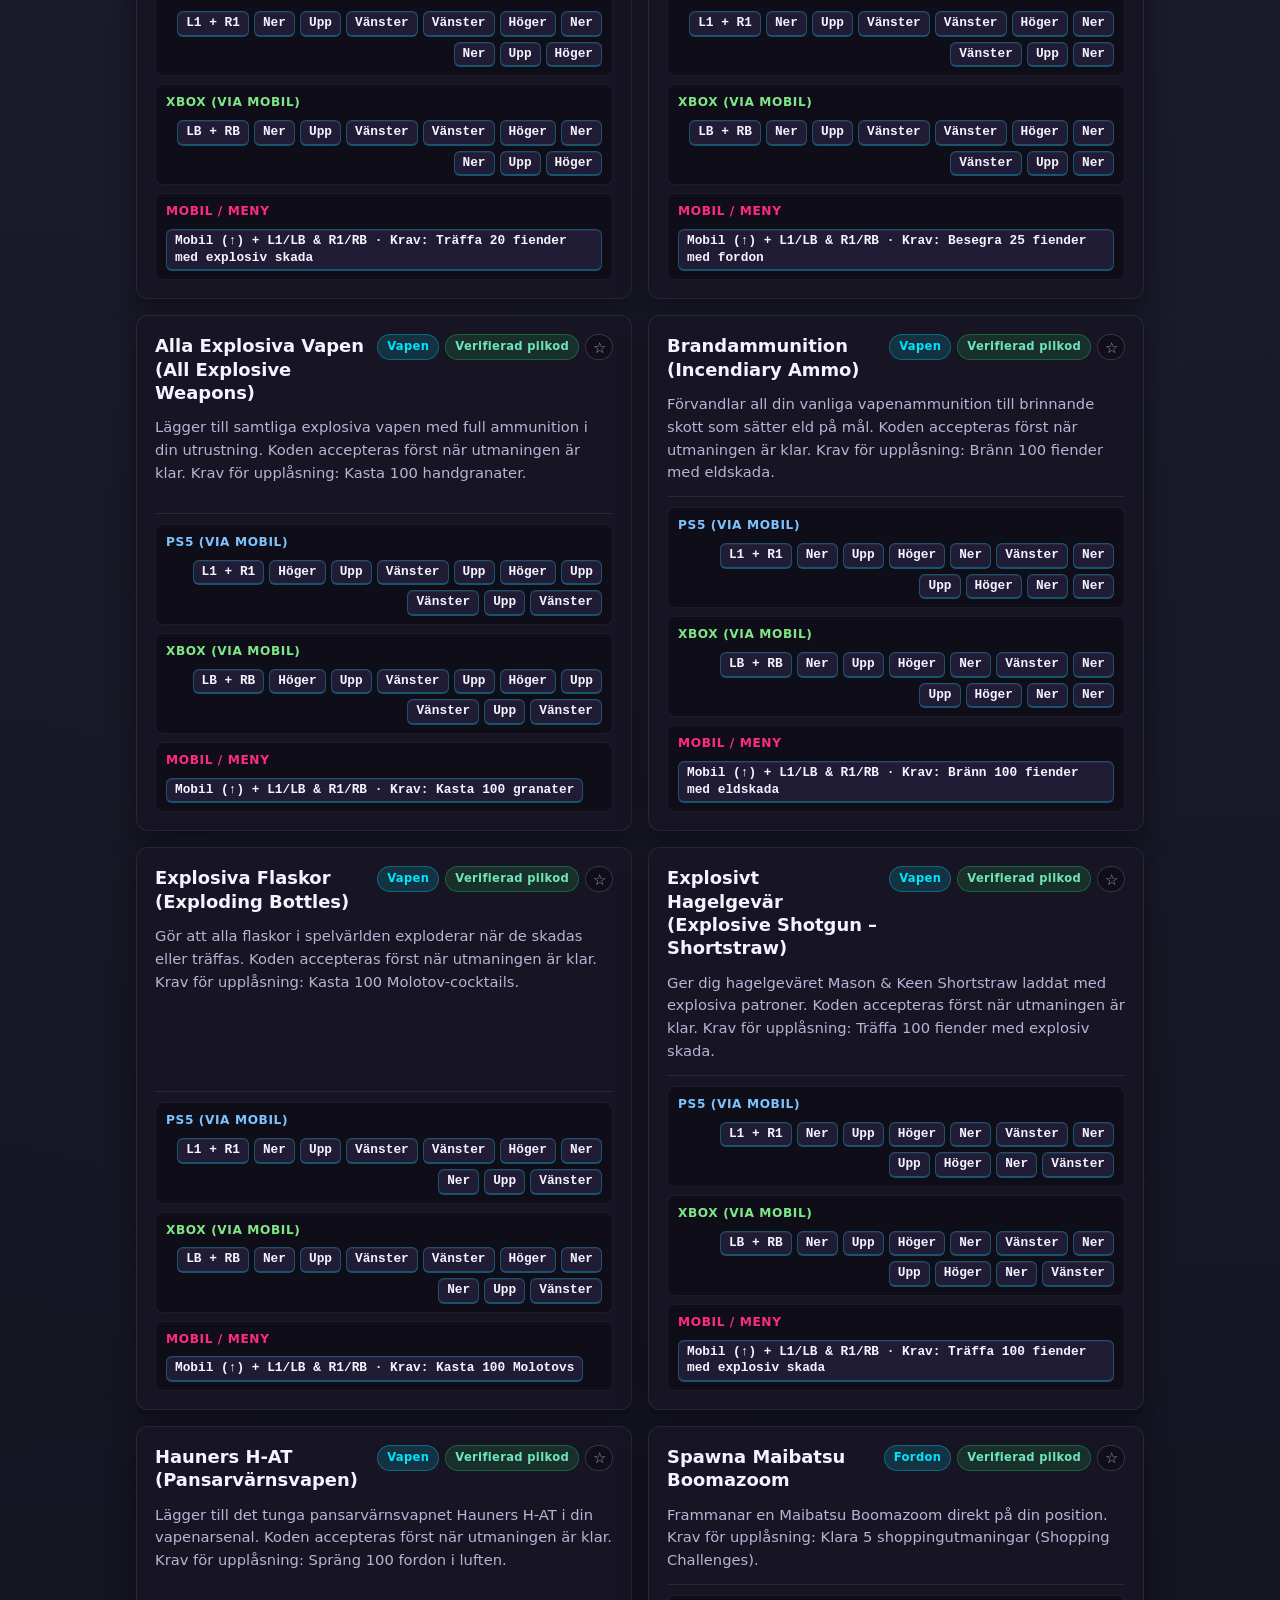
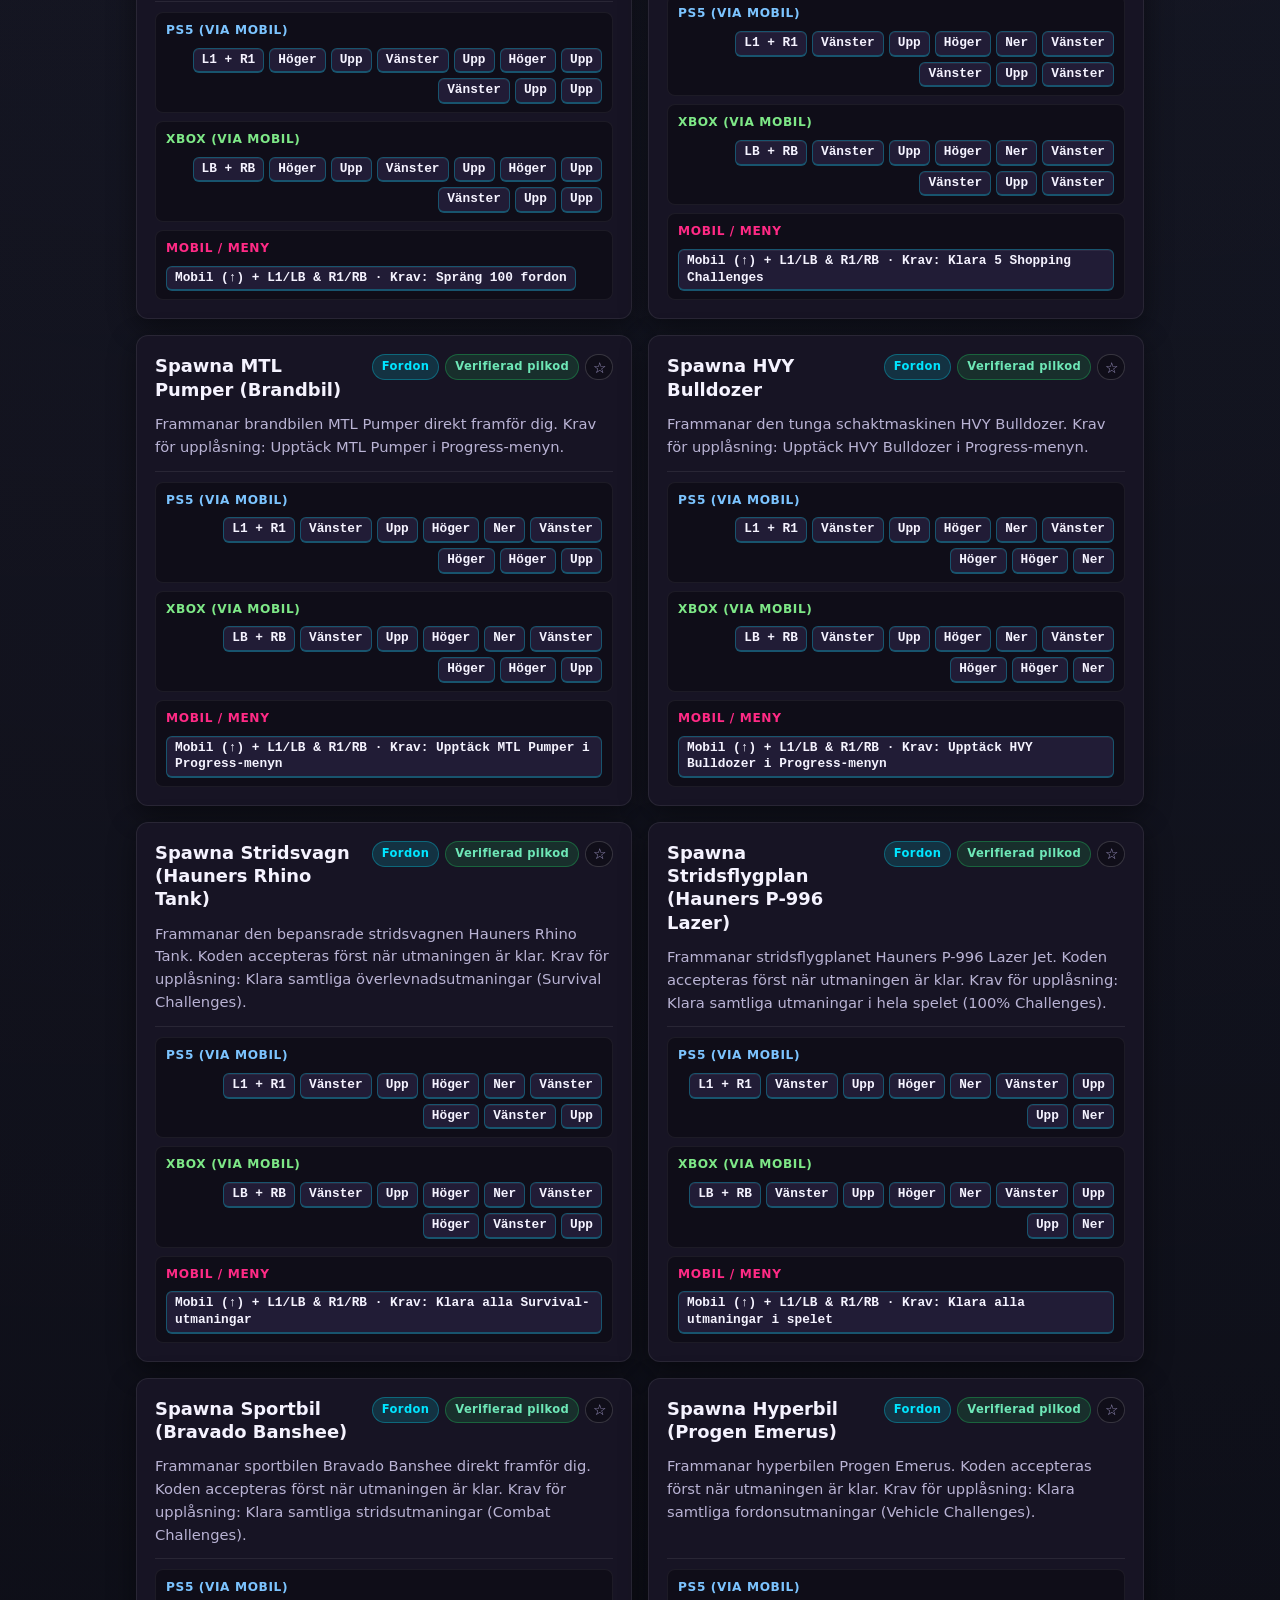
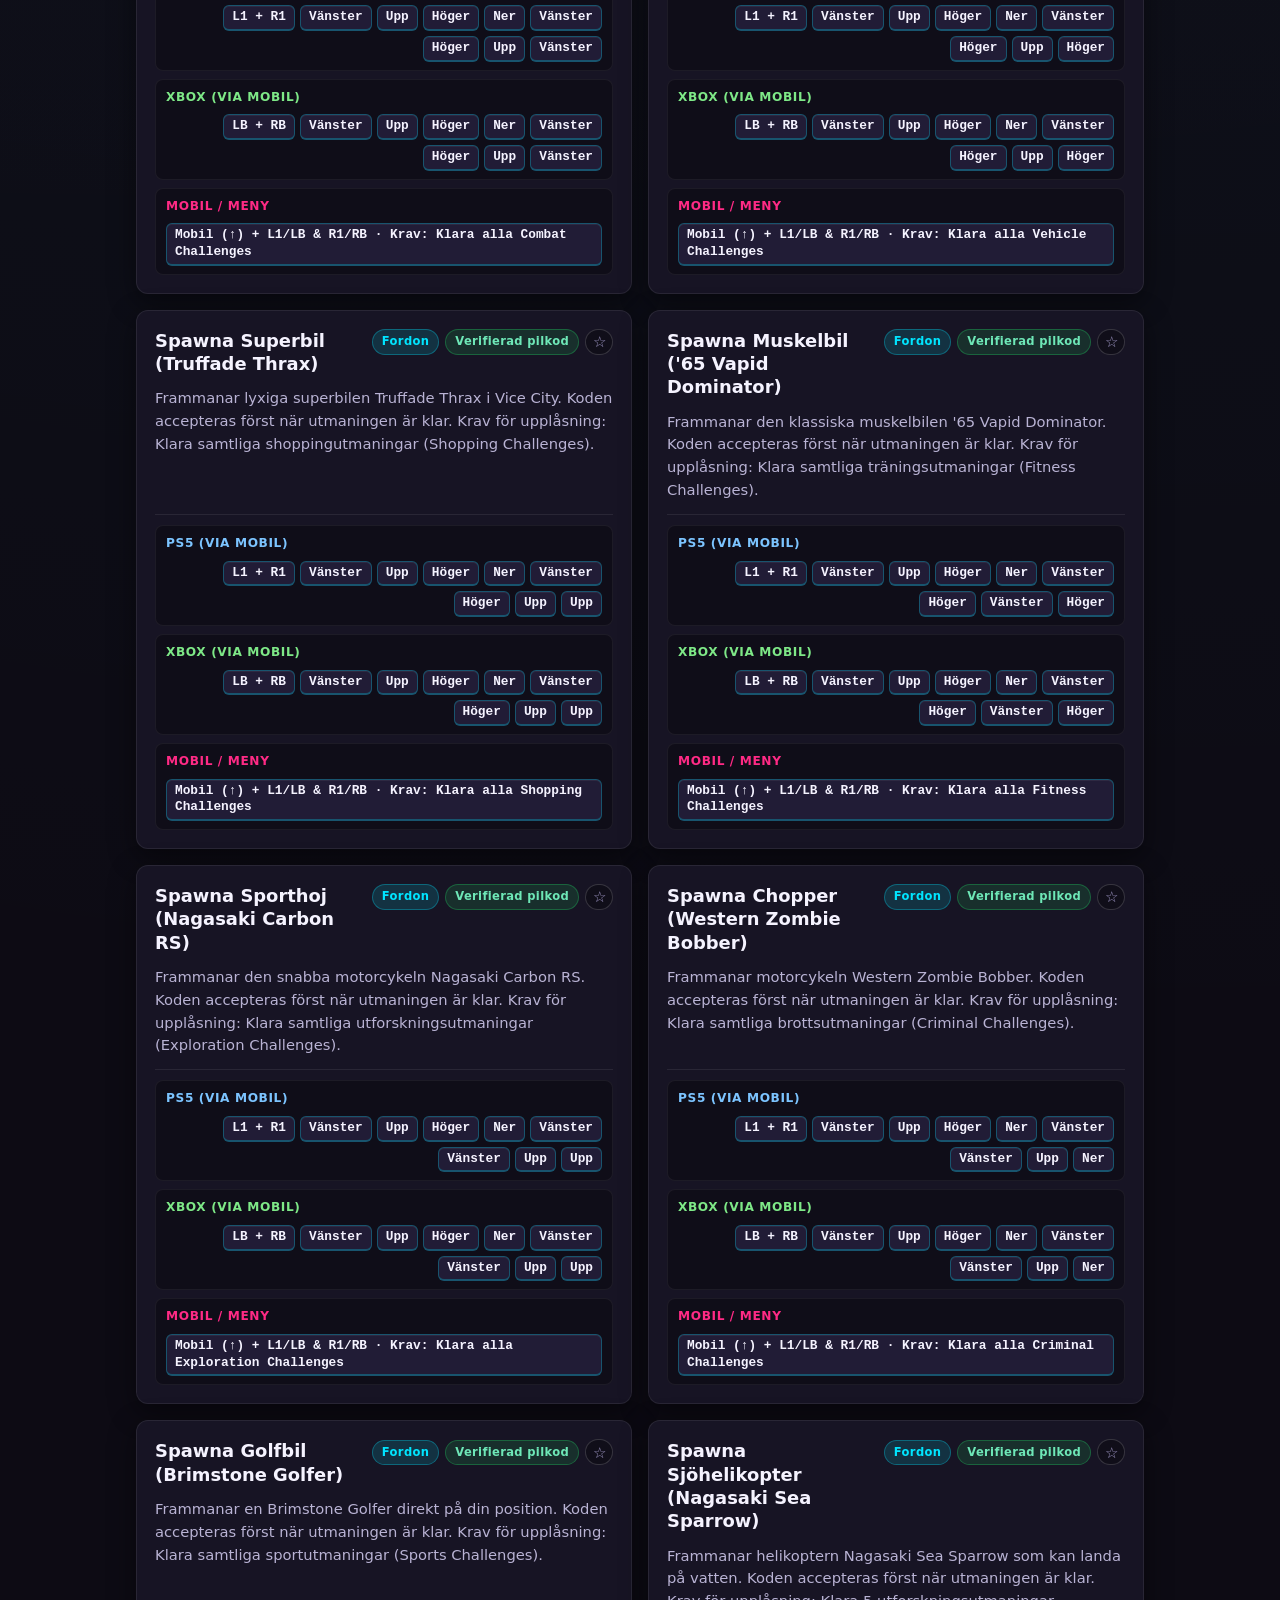
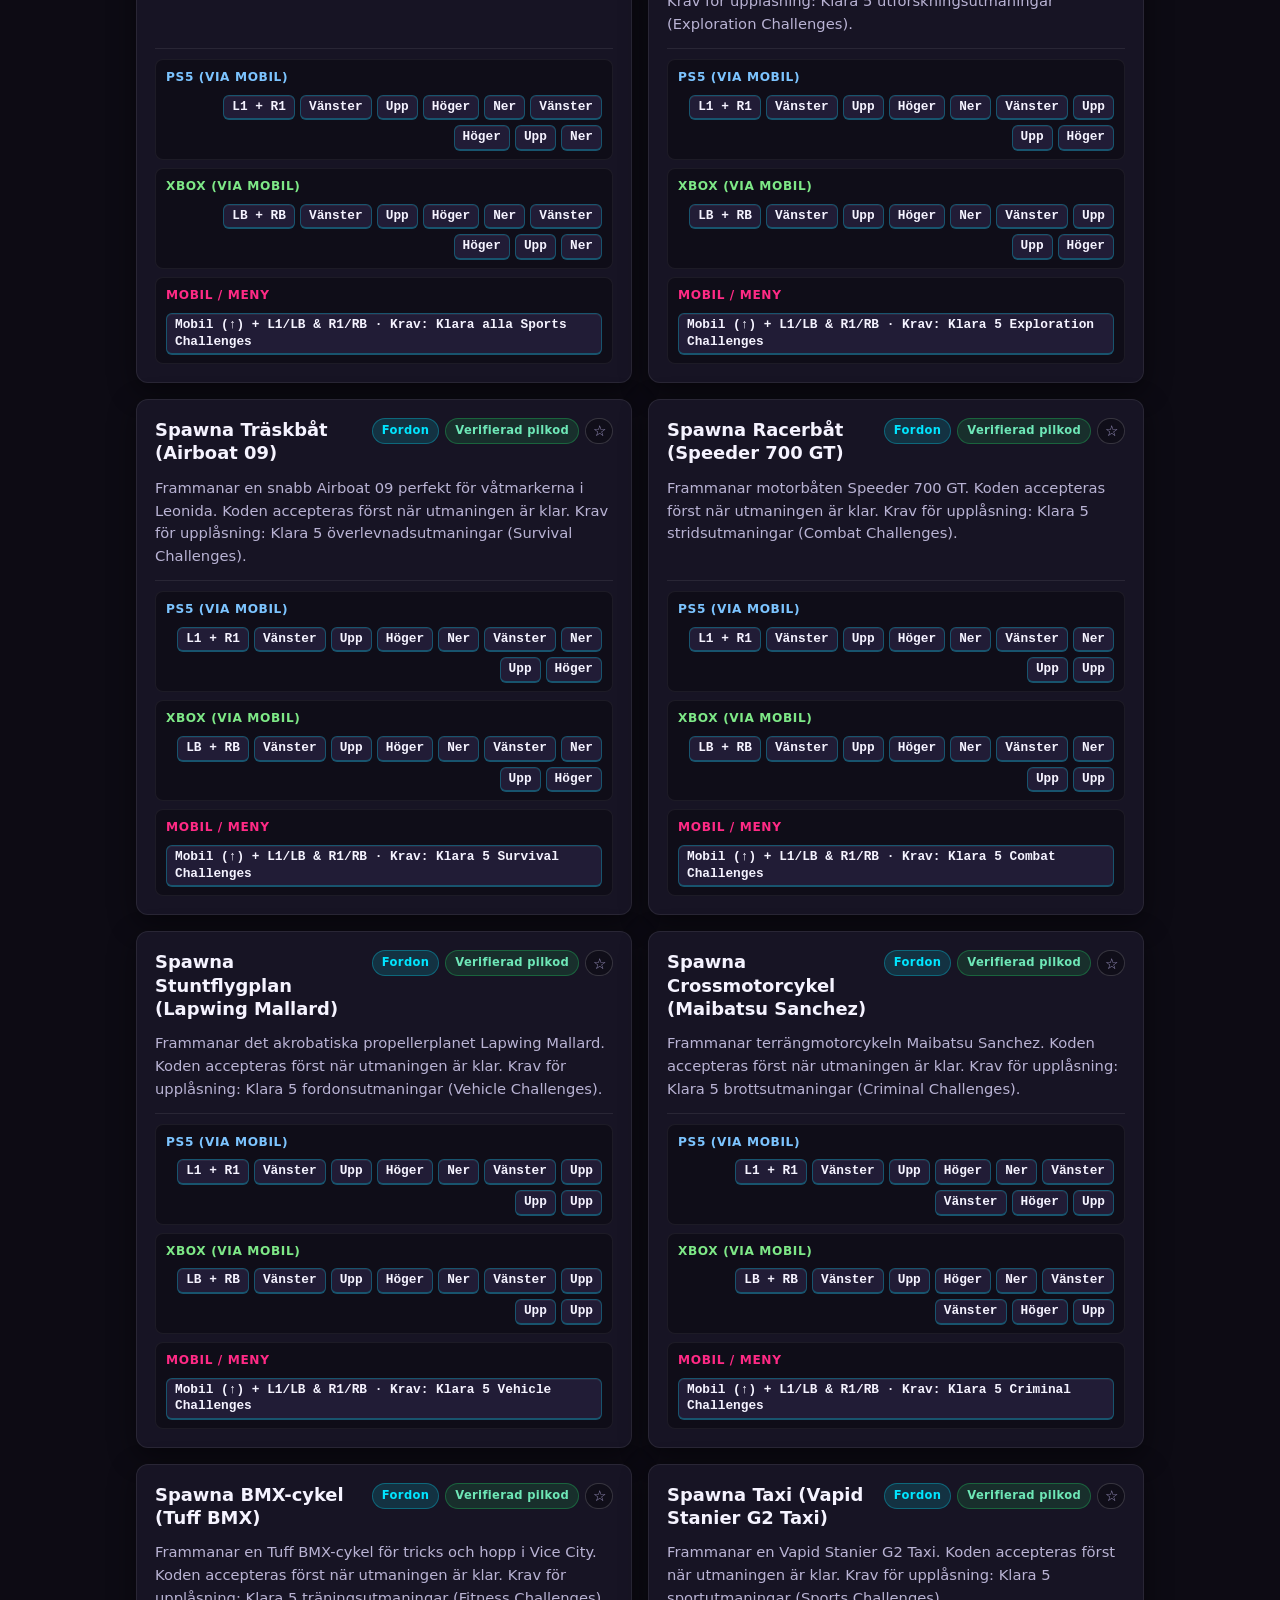
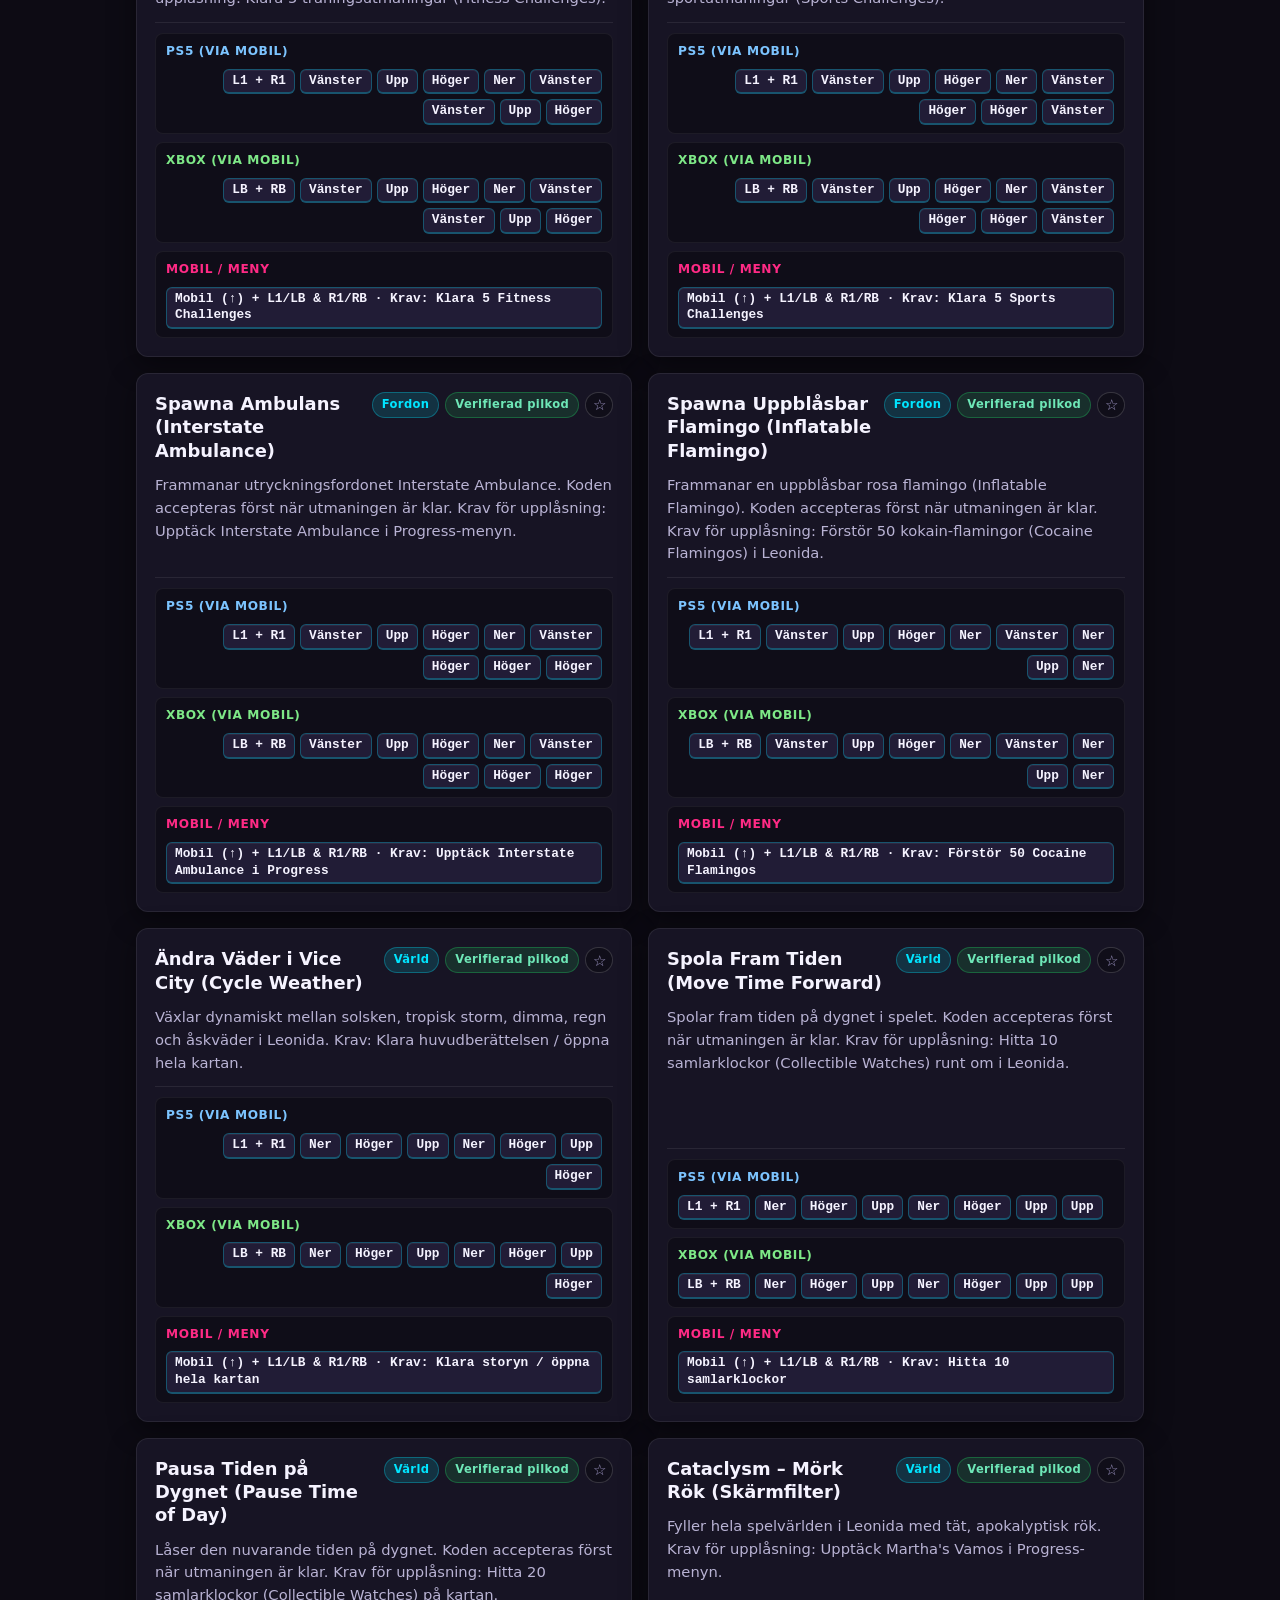
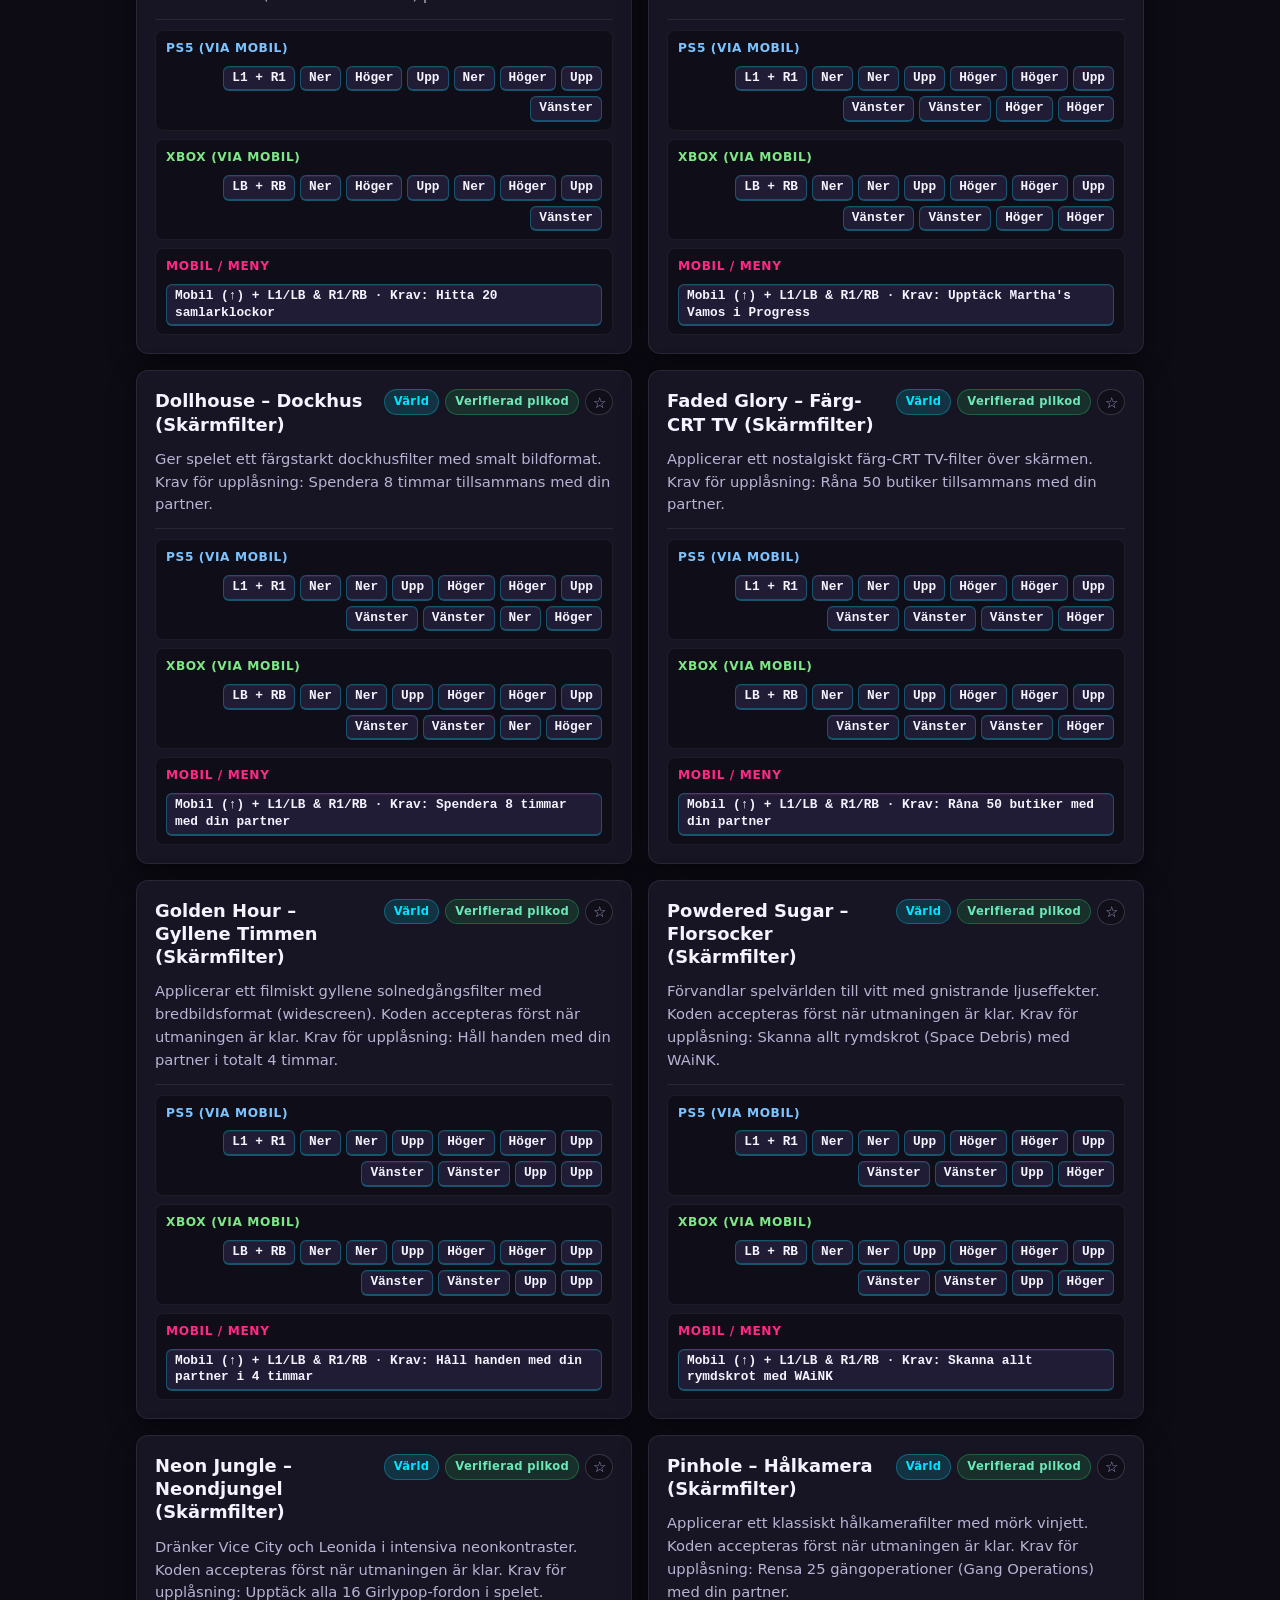
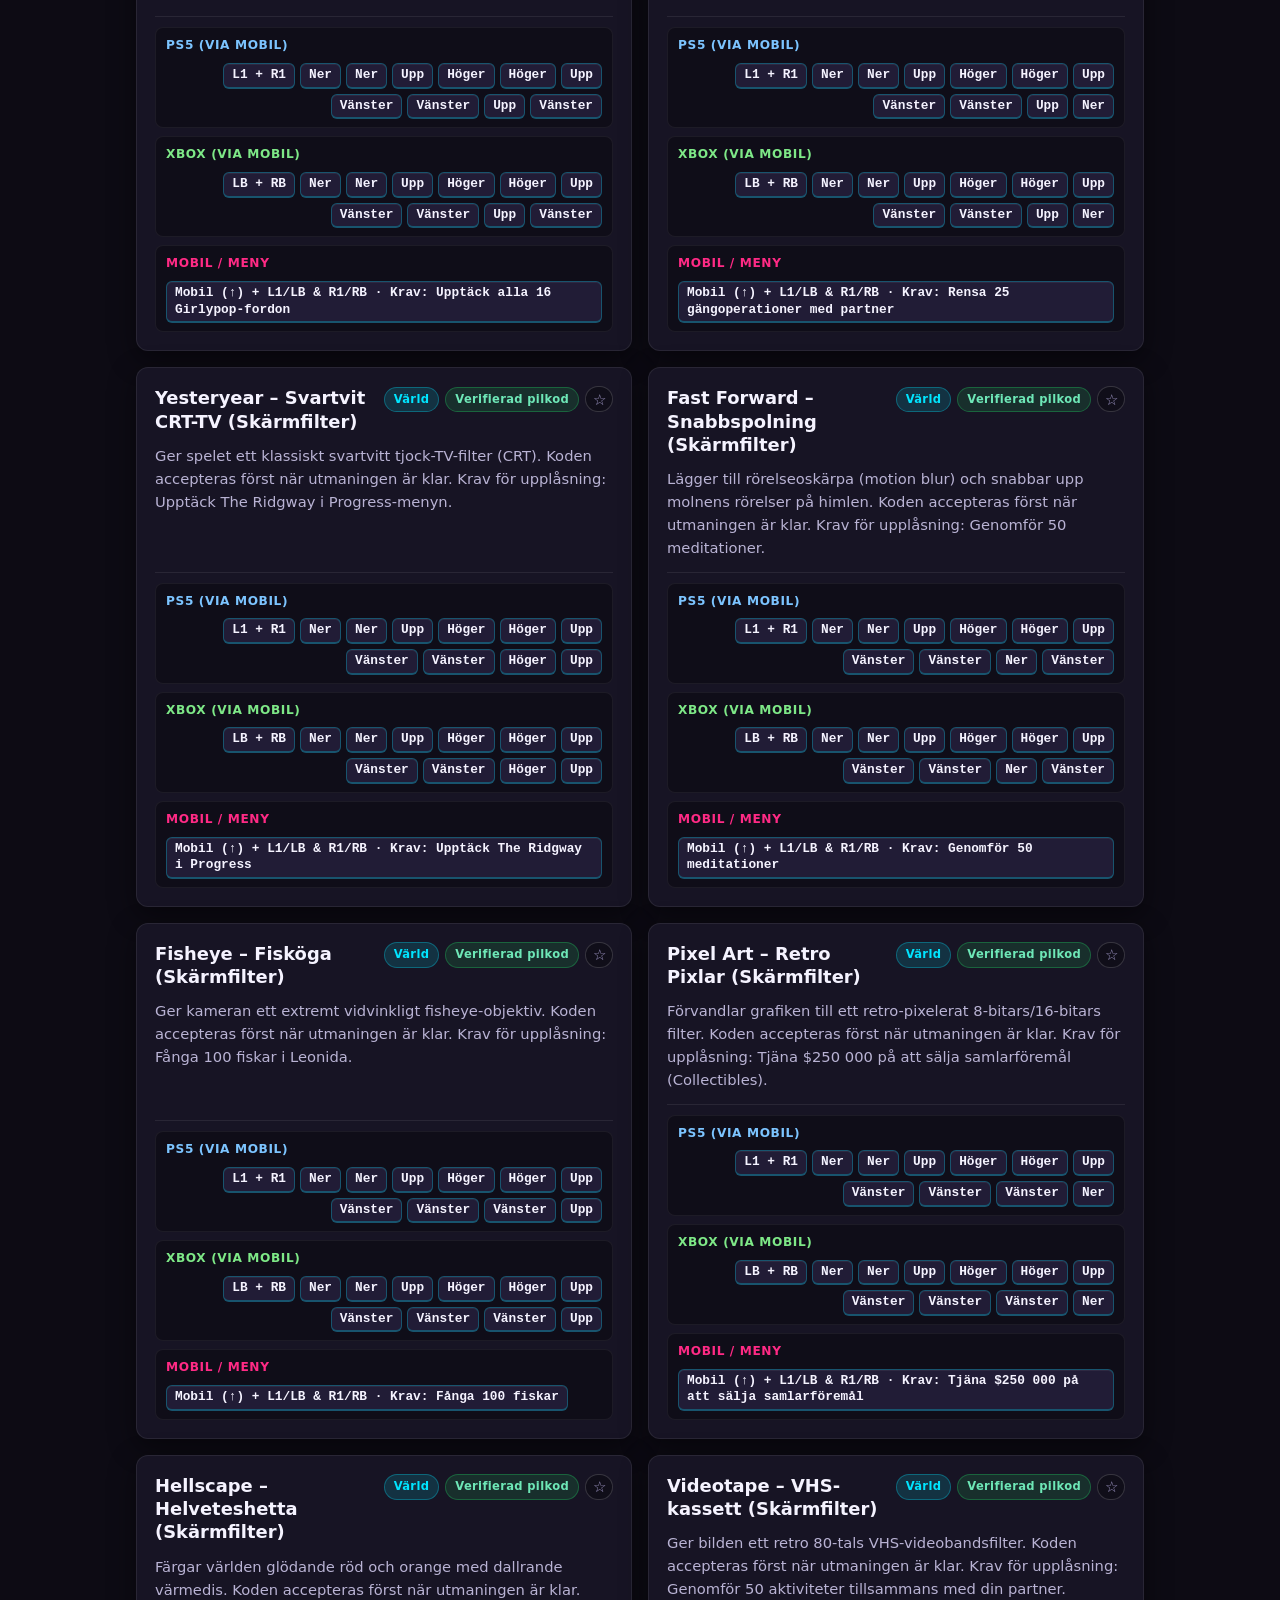
==== commit 37f22522: "Add saved Favorites (star) filter, category counts, and 100% Complete SEO titles" ====
--- a/index.html
+++ b/index.html
@@ -6,7 +6,7 @@
   <link rel="alternate" hreflang="sv" href="https://gta6hacks.se/" />
   <link rel="alternate" hreflang="en" href="https://gta6hacks.se/en.html" />
   <link rel="alternate" hreflang="x-default" href="https://gta6hacks.se/en.html" />
-  <title>GTA 6 Fuskkoder (PS5 &amp; Xbox) – Alla bekräftade koder (2026)</title>
+  <title>GTA 6 Fuskkoder (PS5 &amp; Xbox) – Alla 61 koder (100 % Komplett)</title>
   <meta name="description" content="Alla 61 bekräftade pilkoder och fusk till GTA 6 (Grand Theft Auto VI) för PS5 och Xbox Series X|S via mobilen (100 % komplett), plus 46 fasta kassaskåps- &amp; dörrkoder.">
   <meta name="robots" content="index, follow">
   <meta name="theme-color" content="#0d0b14">
@@ -19,17 +19,17 @@
   <meta property="og:locale" content="sv_SE">
   <meta property="og:site_name" content="GTA 6 Fuskkoder Sverige">
   <meta property="og:url" content="https://gta6hacks.se/">
-  <meta property="og:title" content="GTA 6 Fuskkoder (PS5 &amp; Xbox) – Alla 61 bekräftade koder (2026)">
+  <meta property="og:title" content="GTA 6 Fuskkoder (PS5 &amp; Xbox) – Alla 61 koder (100 % Komplett)">
   <meta property="og:description" content="Samtliga 61 bekräftade pilkoder och fusk till GTA 6 för PS5 &amp; Xbox Series X|S (100 %), plus 46 fasta kassaskåps- &amp; dörrkoder i Story Mode.">
   <meta property="og:image" content="https://gta6hacks.se/logo.png">
 
   <!-- Twitter Card -->
   <meta name="twitter:card" content="summary_large_image">
-  <meta name="twitter:title" content="GTA 6 Fuskkoder (PS5 &amp; Xbox) – Alla 61 bekräftade koder (2026)">
+  <meta name="twitter:title" content="GTA 6 Fuskkoder (PS5 &amp; Xbox) – Alla 61 koder (100 % Komplett)">
   <meta name="twitter:description" content="Samtliga 61 bekräftade pilkoder och fusk till GTA 6 för PS5 &amp; Xbox Series X|S, plus 46 kassaskåpskoder i Story Mode.">
   <meta name="twitter:image" content="https://gta6hacks.se/logo.png">
 
-  <link rel="stylesheet" href="style.css?v=20261121c">
+  <link rel="stylesheet" href="style.css?v=20261128b">
 
   <!-- Strukturerad data för SEO (WebSite + WebPage + FAQPage) -->
   <script type="application/ld+json">
@@ -67,7 +67,7 @@
         "@type": "WebPage",
         "@id": "https://gta6hacks.se/#webpage",
         "url": "https://gta6hacks.se/",
-        "name": "GTA 6 Fuskkoder (PS5 & Xbox) – Alla bekräftade koder (2026)",
+        "name": "GTA 6 Fuskkoder (PS5 & Xbox) – Alla 61 koder (100 % Komplett)",
         "isPartOf": { "@id": "https://gta6hacks.se/#website" },
         "about": { "@id": "https://gta6hacks.se/#organization" },
         "inLanguage": "sv-SE",
@@ -230,12 +230,12 @@
             <span class="filter-label" data-i18n="categoryLabel">Kategori:</span>
             <div class="filter-buttons" id="category-filters">
               <button type="button" class="filter-btn active" data-category="Alla" data-i18n="filterAll">Alla (61)</button>
-              <button type="button" class="filter-btn" data-category="Verifierade">61 Klara koder</button>
+              <button type="button" class="filter-btn filter-btn-fav" id="fav-filter-btn" data-category="Favoriter">&#9733; Favoriter (0)</button>
               <button type="button" class="filter-btn" data-category="Kassaskap">Kassaskåp &amp; Dörrar (46)</button>
-              <button type="button" class="filter-btn" data-category="Spelare" data-i18n="catPlayer">Spelare</button>
-              <button type="button" class="filter-btn" data-category="Vapen" data-i18n="catWeapons">Vapen</button>
-              <button type="button" class="filter-btn" data-category="Fordon" data-i18n="catVehicles">Fordon</button>
-              <button type="button" class="filter-btn" data-category="Värld" data-i18n="catWorld">Värld</button>
+              <button type="button" class="filter-btn" data-category="Spelare" data-i18n="catPlayer">Spelare (10)</button>
+              <button type="button" class="filter-btn" data-category="Vapen" data-i18n="catWeapons">Vapen (11)</button>
+              <button type="button" class="filter-btn" data-category="Fordon" data-i18n="catVehicles">Fordon (21)</button>
+              <button type="button" class="filter-btn" data-category="Värld" data-i18n="catWorld">Värld (19)</button>
             </div>
           </div>
         </div>
@@ -662,7 +662,7 @@
     </div>
   </div>
 
-  <script src="script.js?v=20261128" defer></script>
+  <script src="script.js?v=20261128b" defer></script>
   <script data-goatcounter="https://gta6hacks.goatcounter.com/count"
           async src="https://gc.zgo.at/count.js"></script>
 </body>
--- a/style.css
+++ b/style.css
@@ -939,9 +939,61 @@
 .cheat-badges {
   display: flex;
   flex-wrap: wrap;
+  align-items: center;
   justify-content: flex-end;
   gap: 6px;
   flex-shrink: 0;
+}
+
+.fav-btn {
+  display: inline-flex;
+  align-items: center;
+  justify-content: center;
+  width: 28px;
+  height: 26px;
+  padding: 0;
+  border-radius: 999px;
+  border: 1px solid rgba(255, 255, 255, 0.16);
+  background: rgba(13, 11, 20, 0.65);
+  color: var(--text-muted);
+  font-size: 0.96rem;
+  line-height: 1;
+  cursor: pointer;
+  transition: transform 0.15s ease, border-color 0.15s ease, color 0.15s ease, background-color 0.15s ease;
+}
+
+.fav-btn:hover {
+  border-color: #fbbf24;
+  color: #fde68a;
+  transform: scale(1.08);
+}
+
+.fav-btn.active {
+  background: rgba(251, 191, 36, 0.18);
+  border-color: rgba(251, 191, 36, 0.65);
+  color: #fbbf24;
+  text-shadow: 0 0 8px rgba(251, 191, 36, 0.45);
+}
+
+.cheat-card.is-favorite {
+  border-color: rgba(251, 191, 36, 0.38);
+}
+
+.filter-btn-fav {
+  border-color: rgba(251, 191, 36, 0.38);
+  color: #fde68a;
+}
+
+.filter-btn-fav:hover {
+  border-color: #fbbf24;
+  color: #fef3c7;
+}
+
+.filter-btn-fav.active {
+  background: linear-gradient(135deg, #d97706, #b45309);
+  border-color: #fbbf24;
+  color: #ffffff;
+  box-shadow: 0 0 14px rgba(251, 191, 36, 0.35);
 }
 
 .badge {
